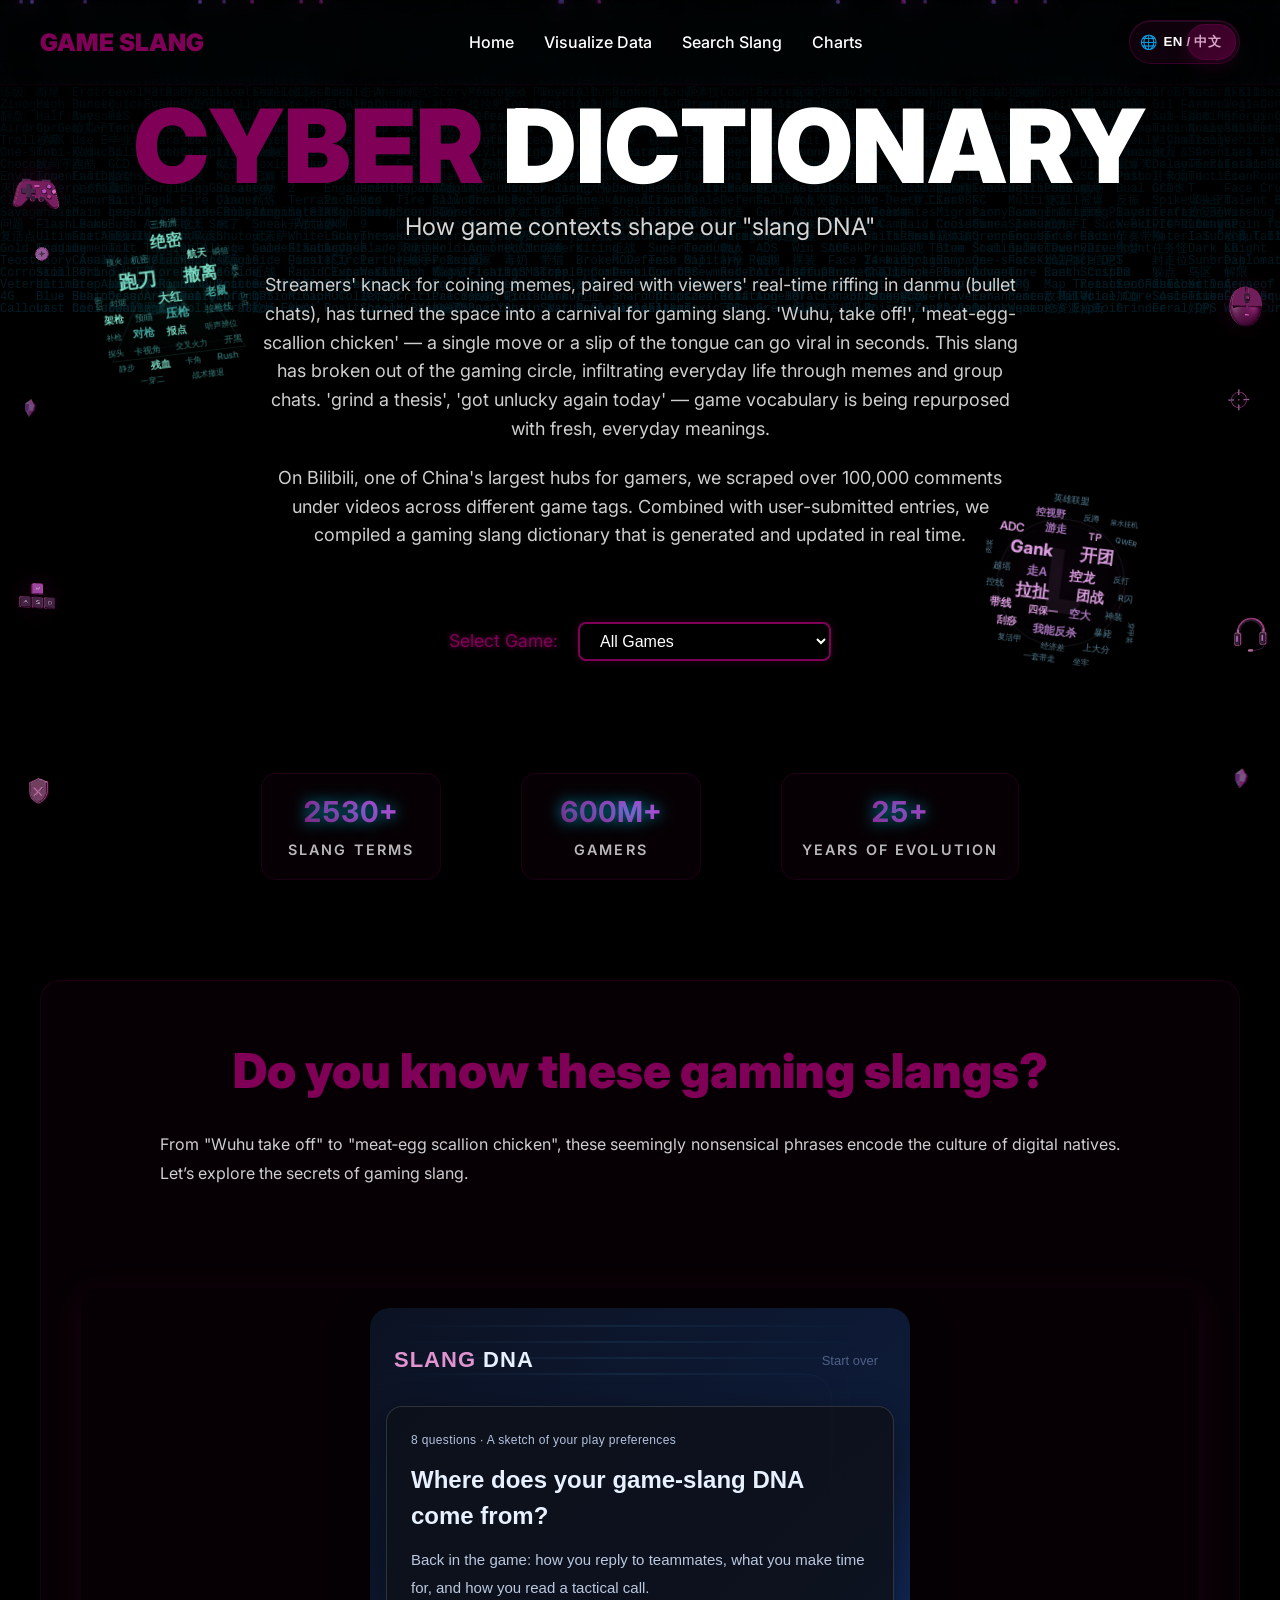
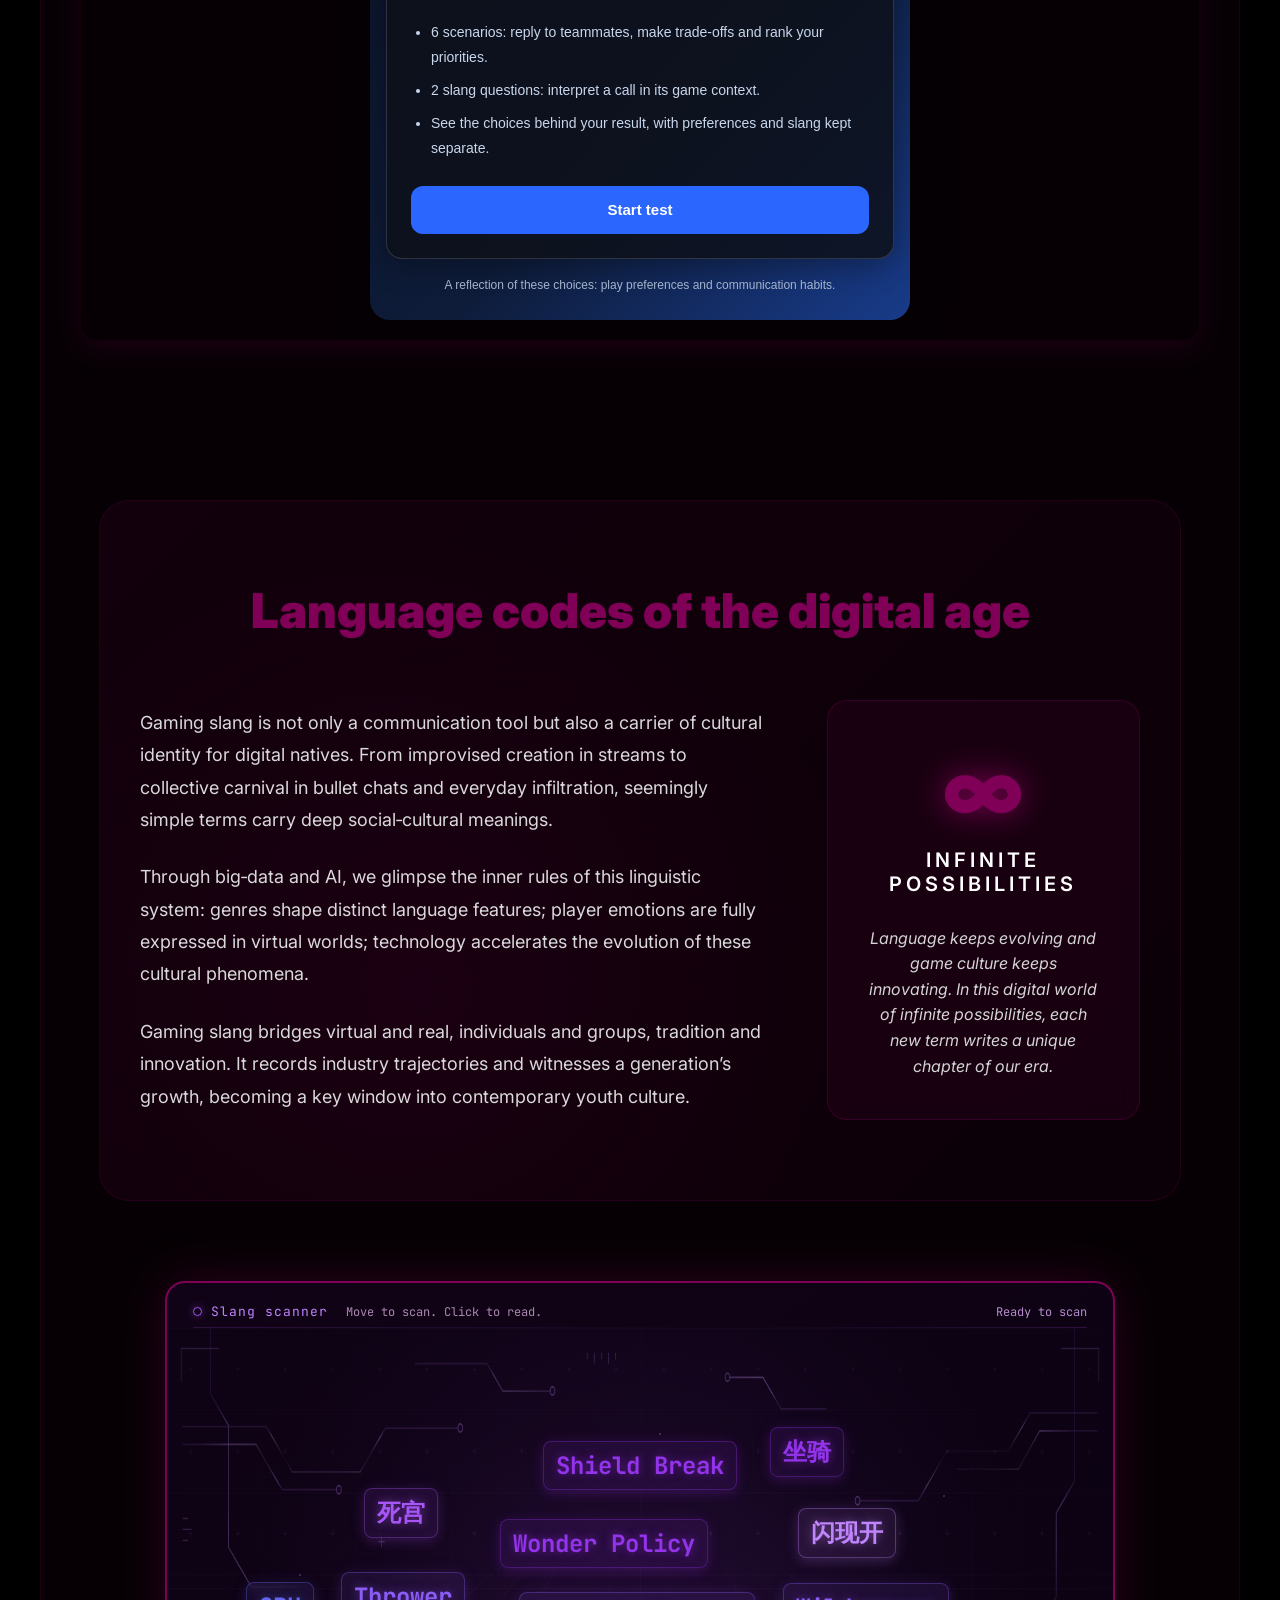
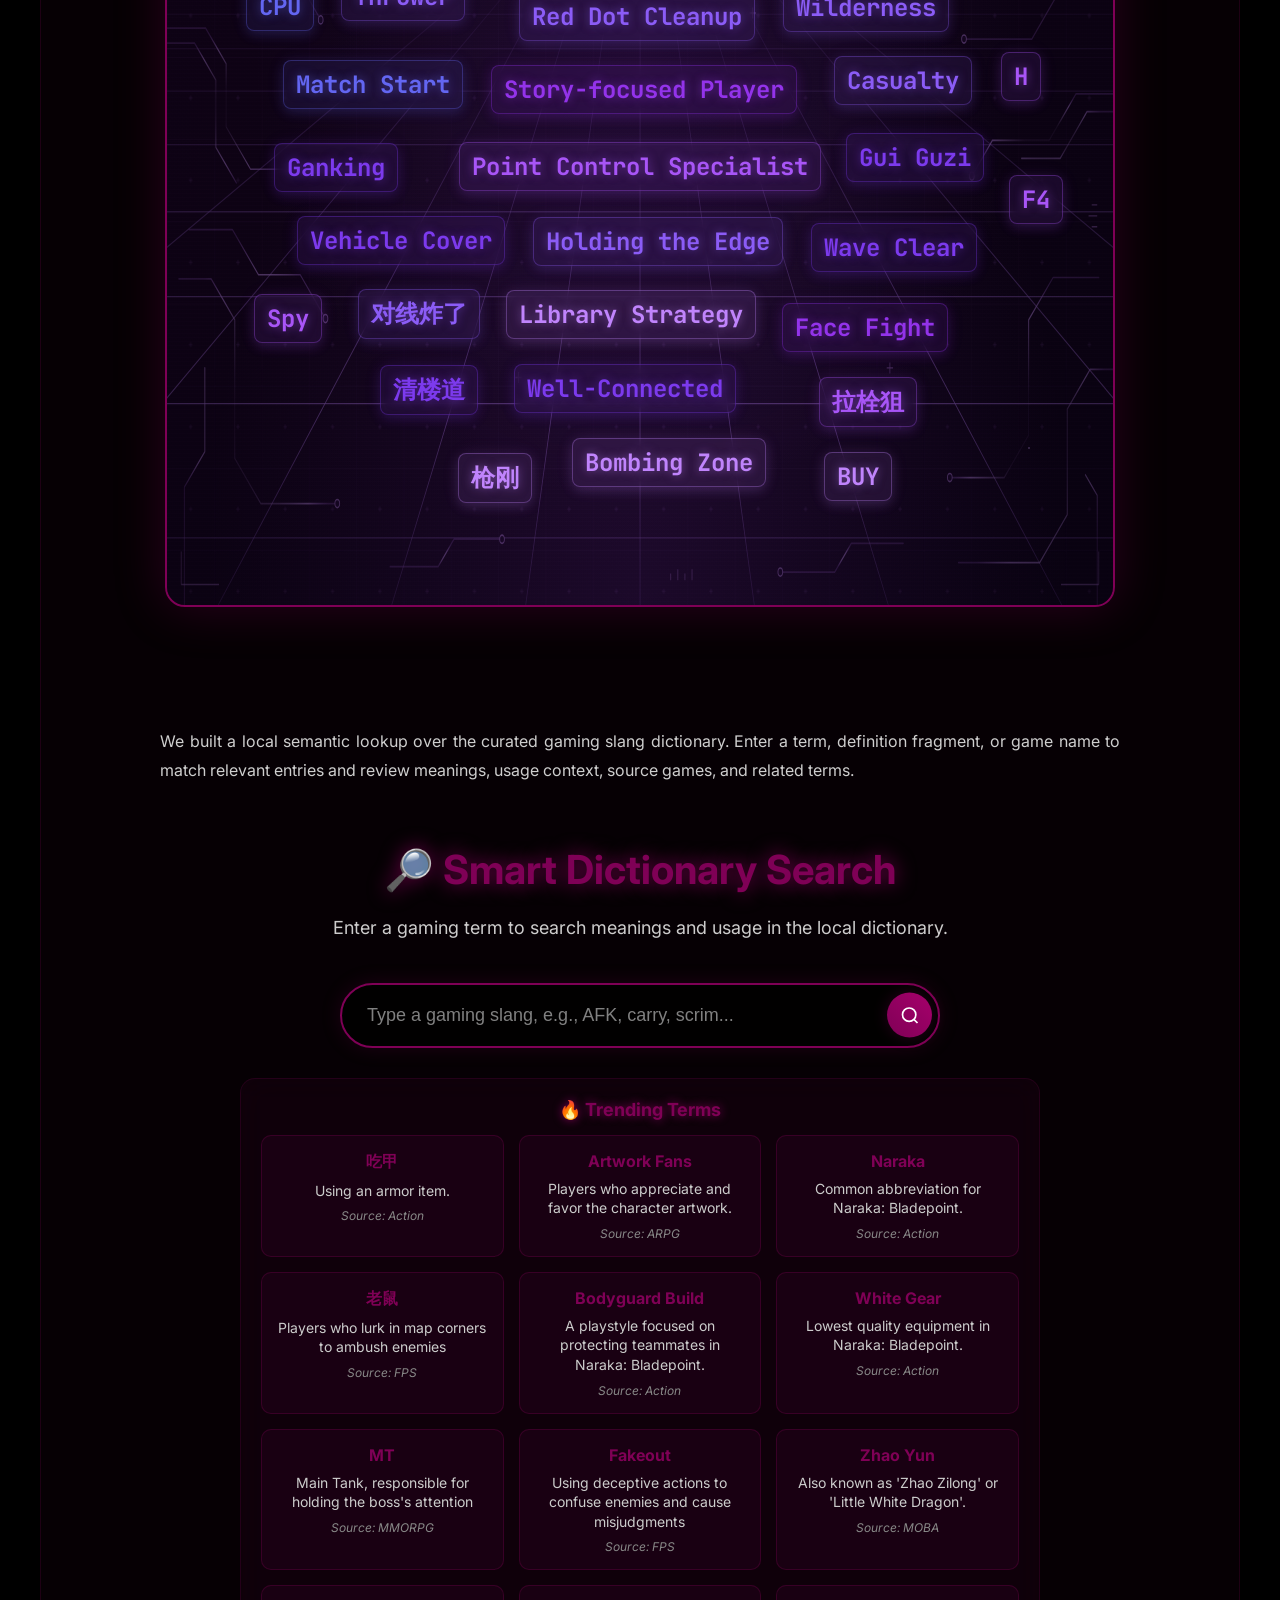
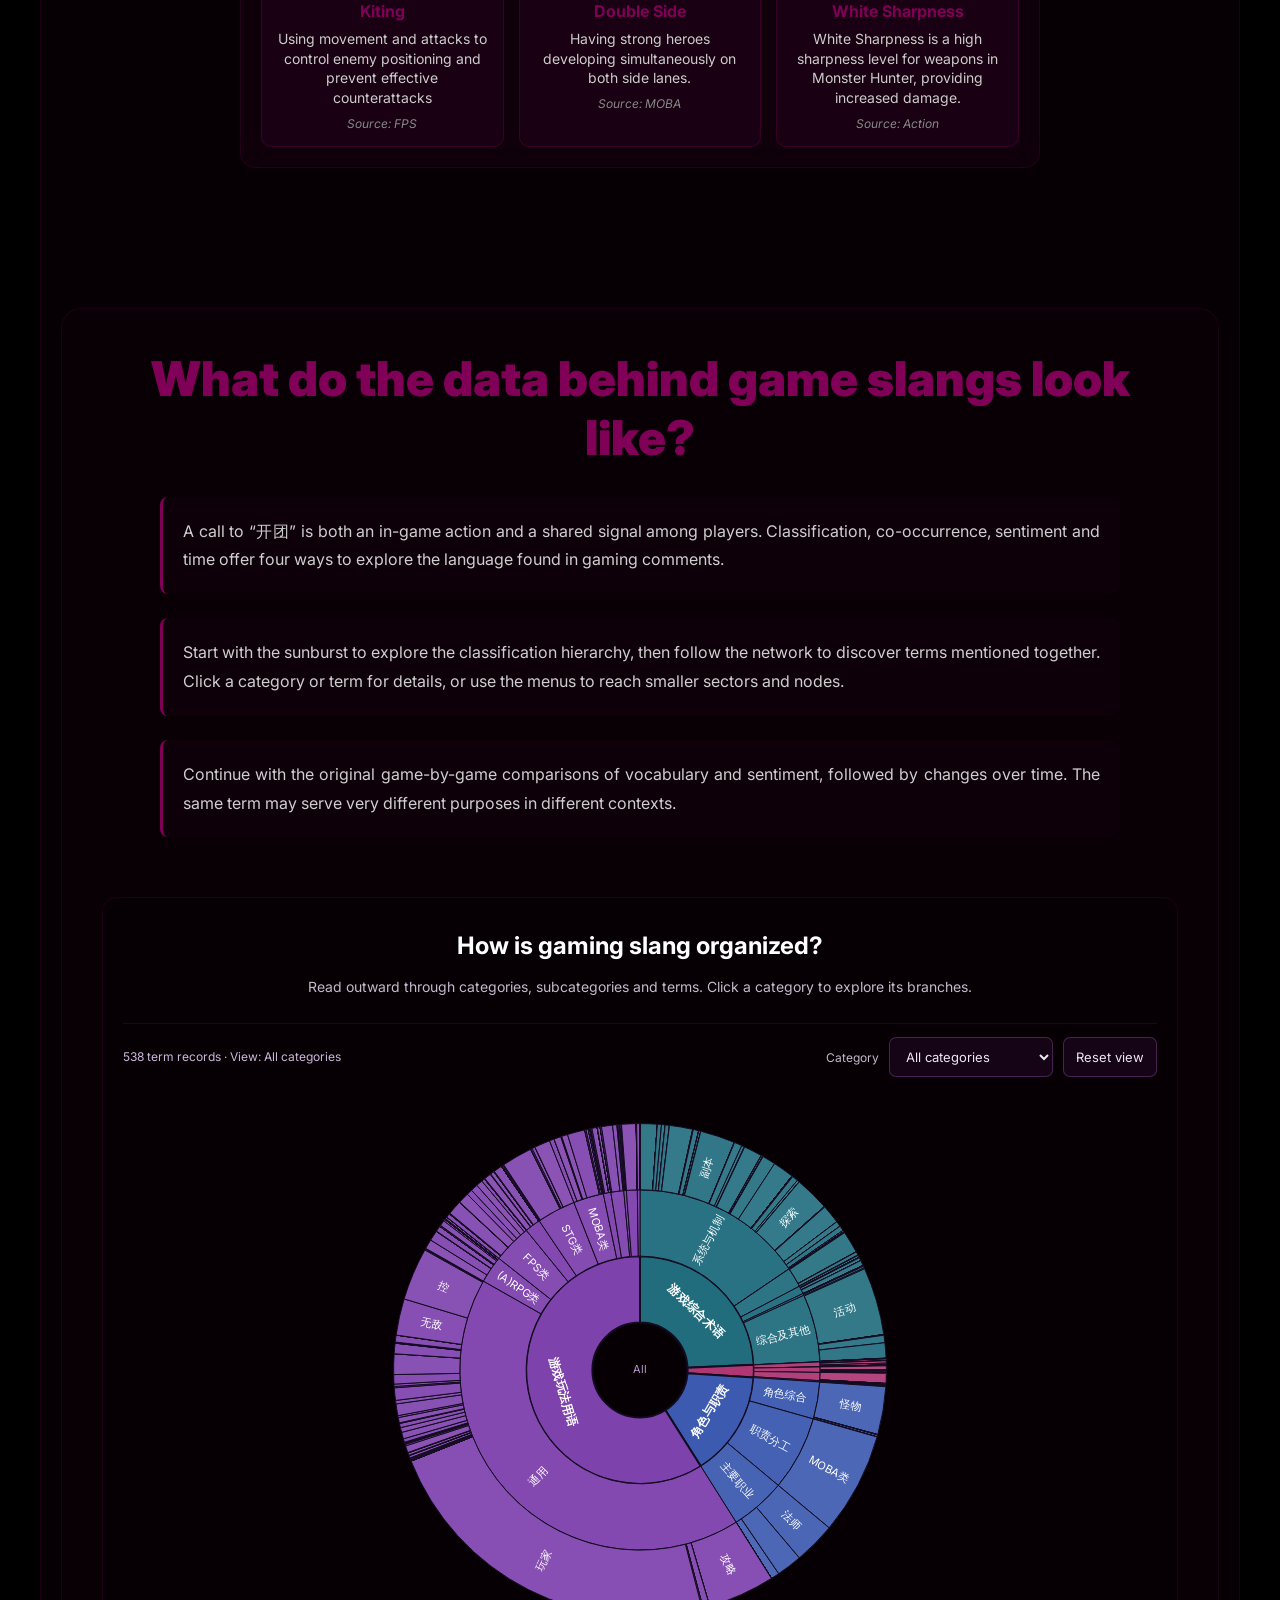
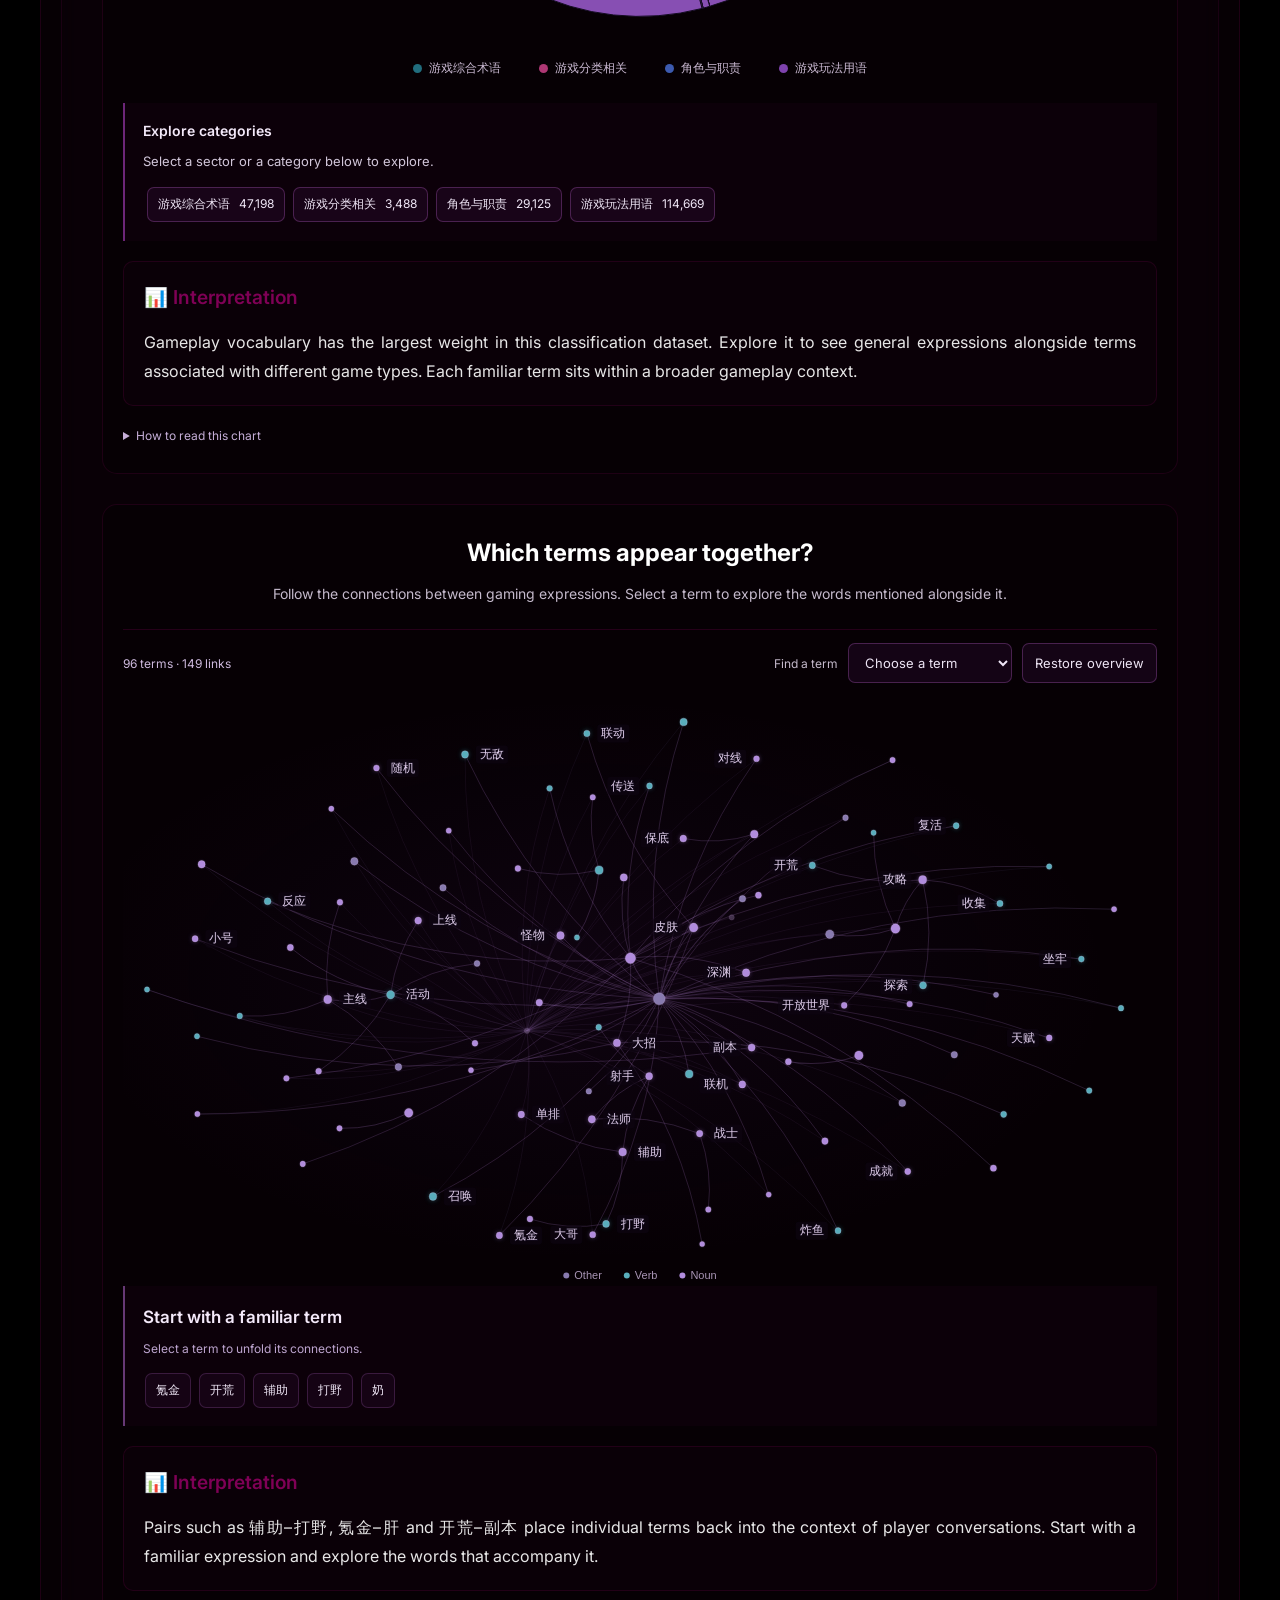
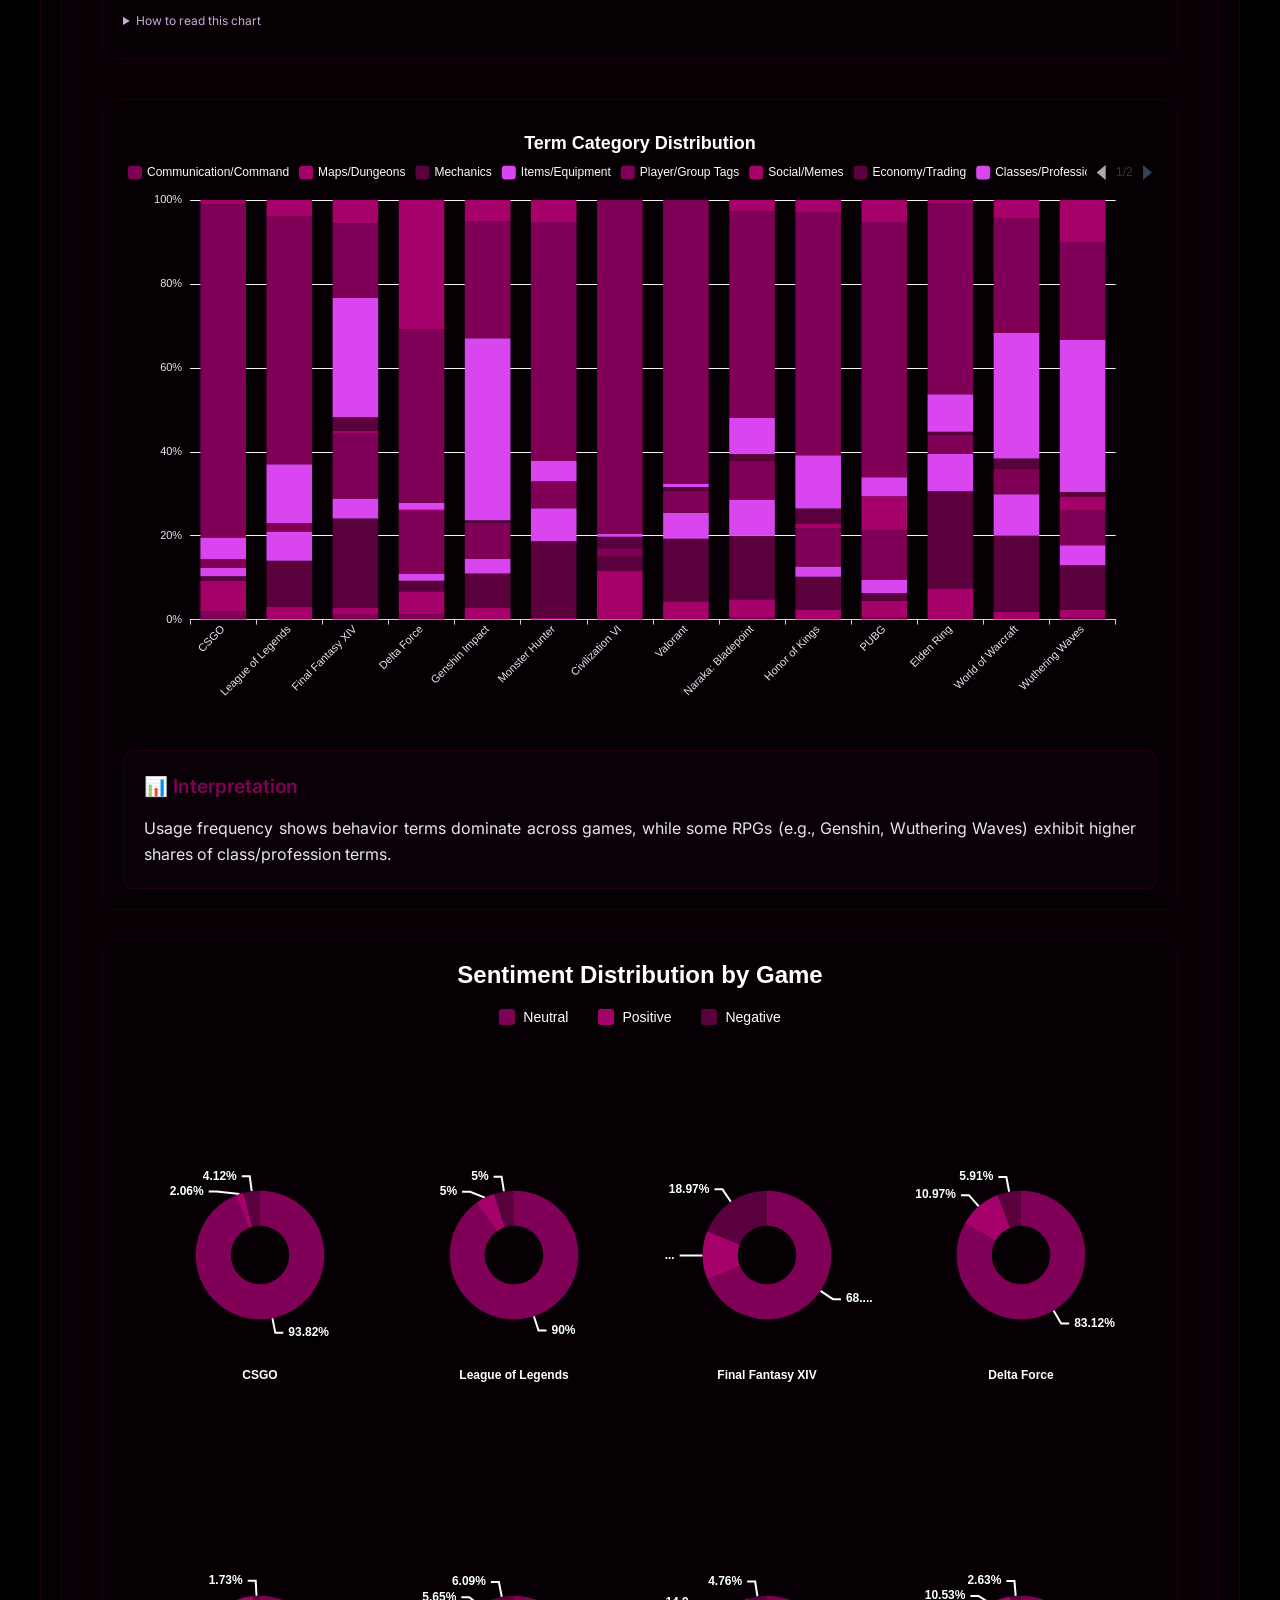
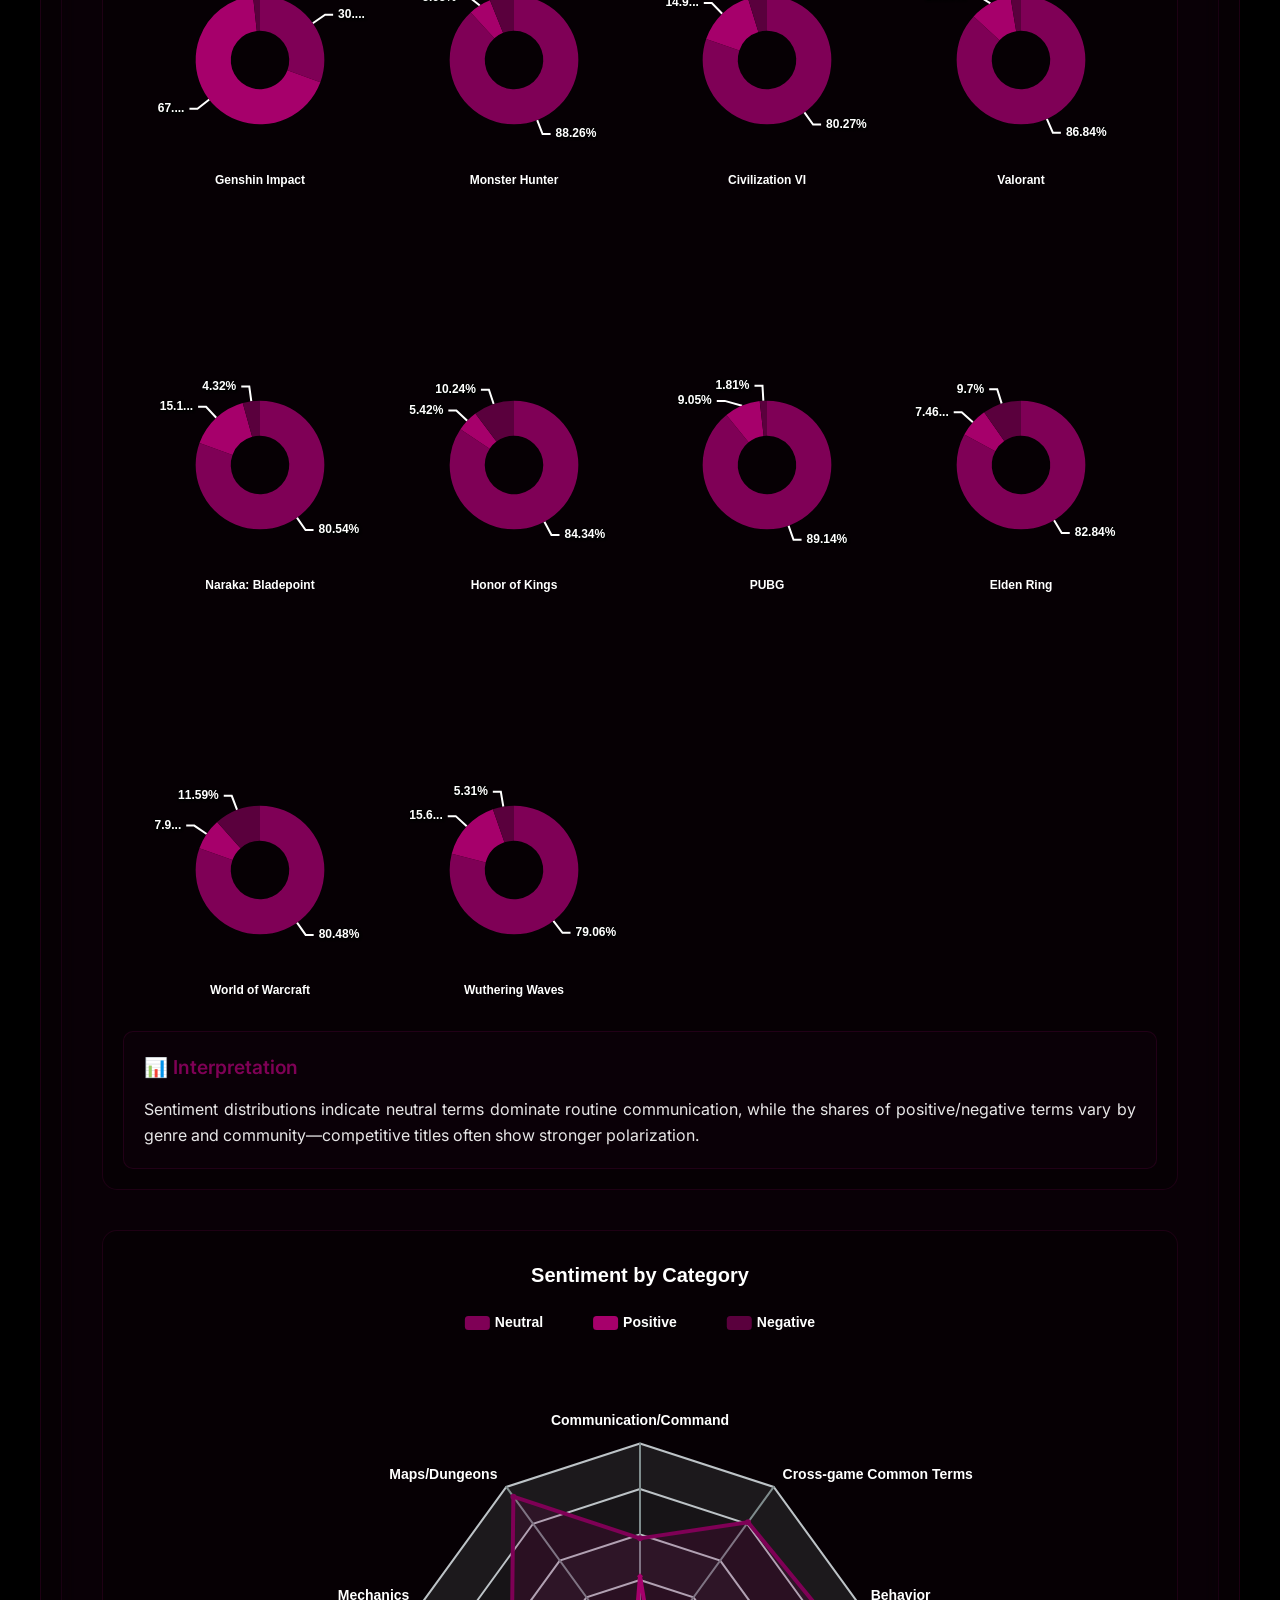
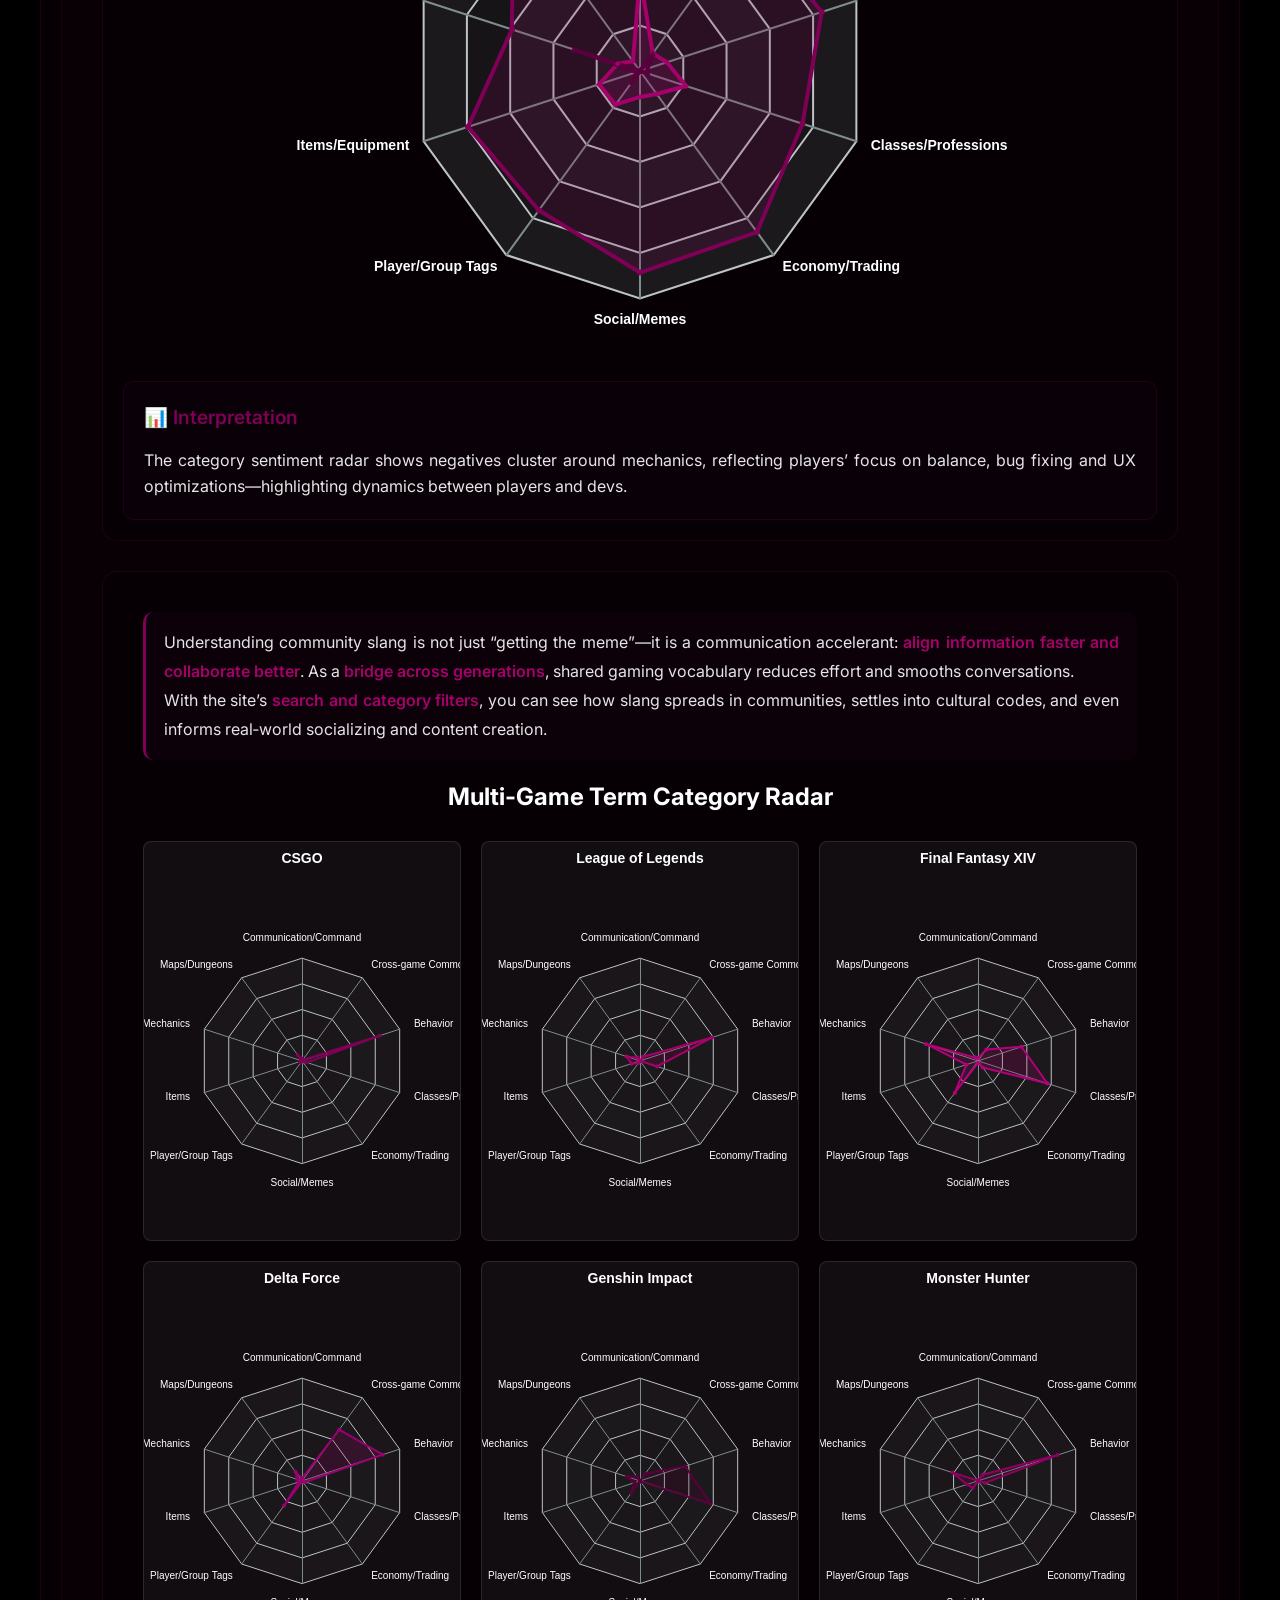
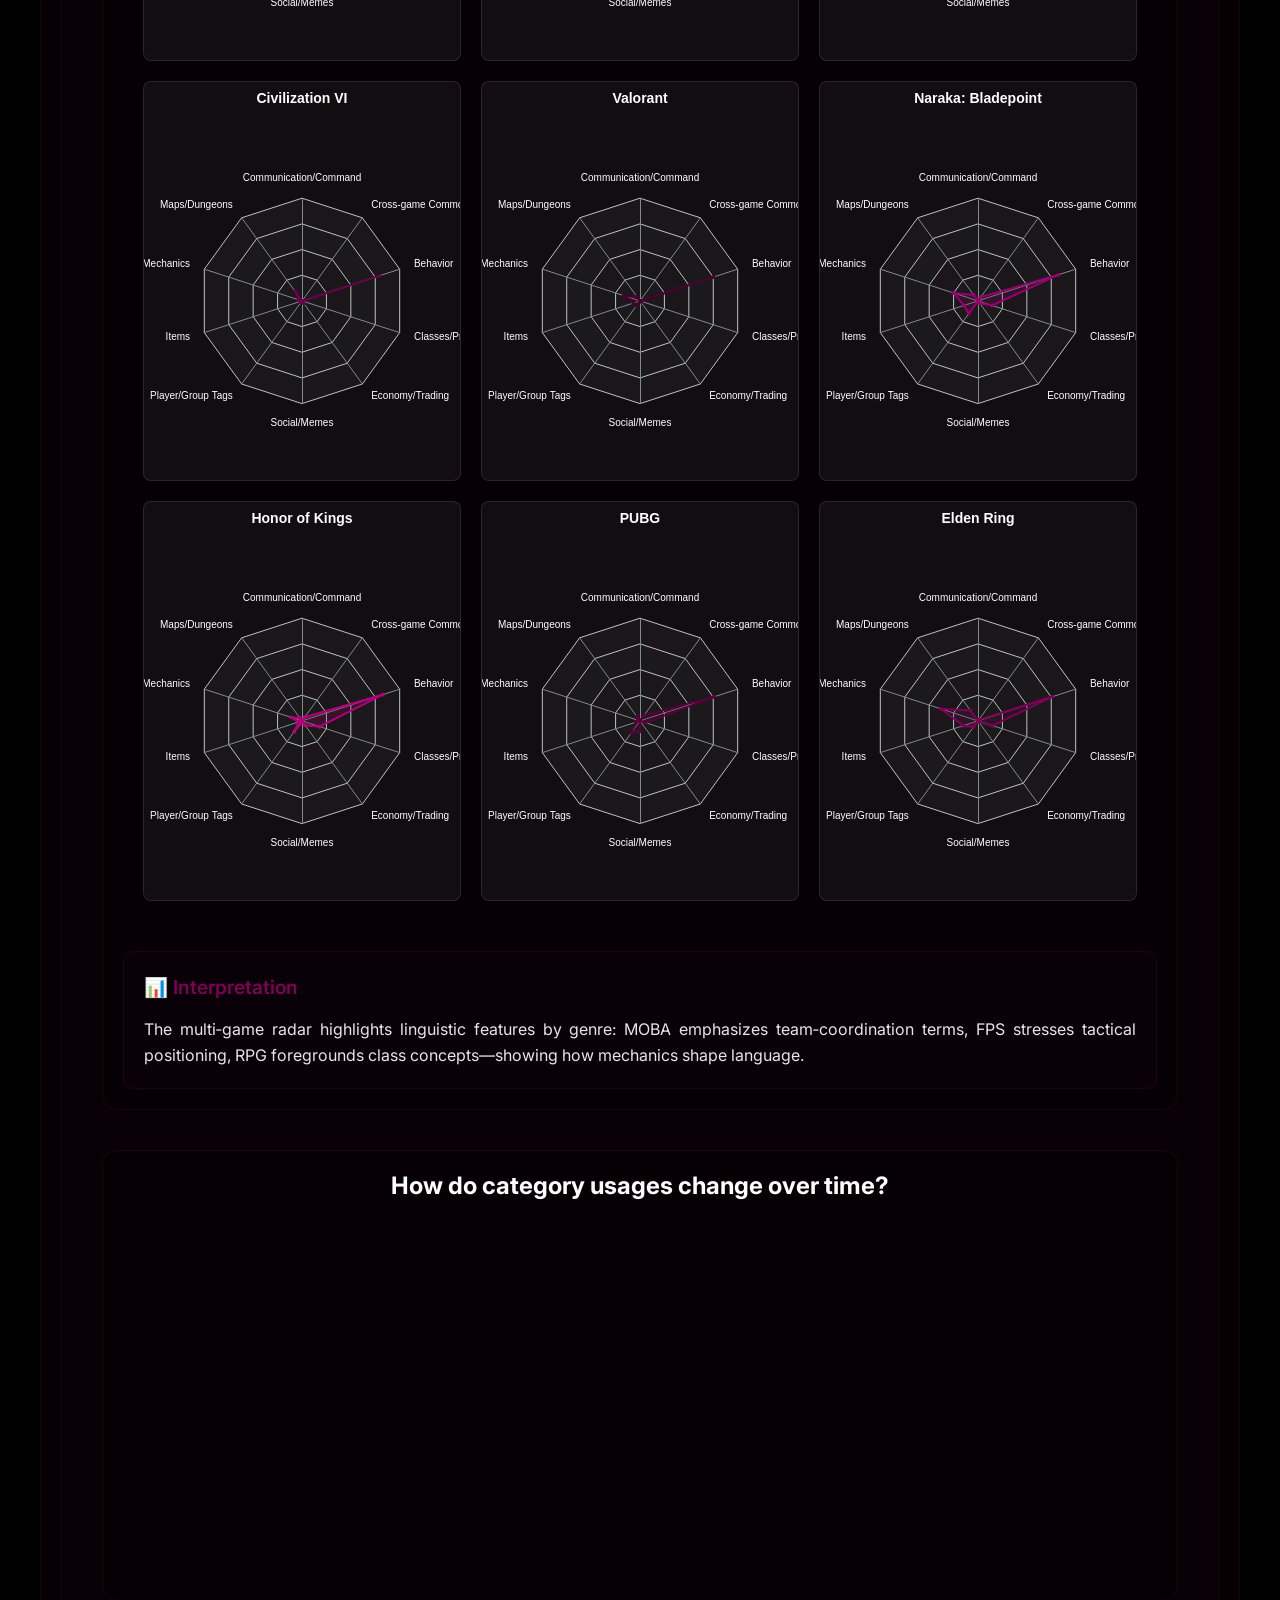
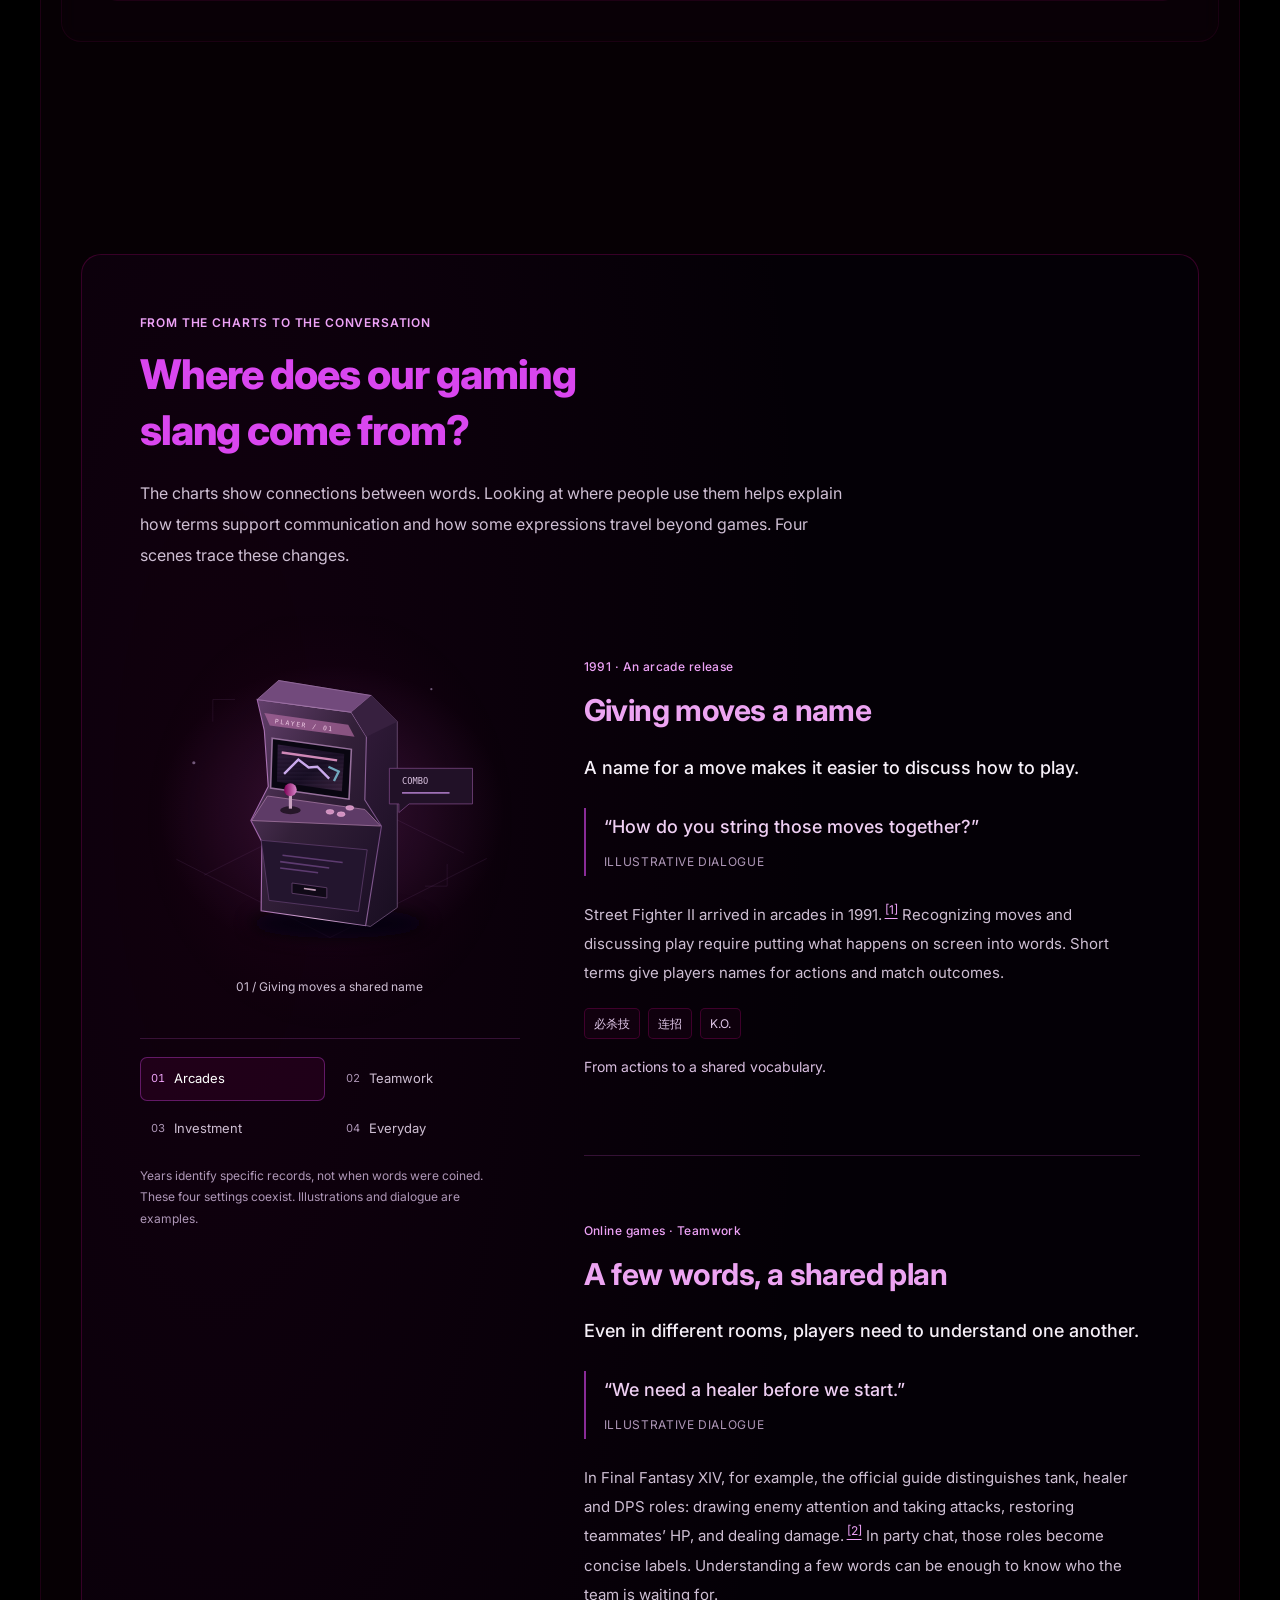
==== index.html @ 7faad4ce "Prepare secure dictionary API and version deployed page assets" ====
<!DOCTYPE html>
<html lang="zh">
<head>
    <meta charset="UTF-8">
    <meta name="viewport" content="width=device-width, initial-scale=1.0">
    <title>赛博词典：游戏场景如何塑造我们的"黑话DNA" | Chinese Gaming Slang Data Visualization</title>
    <link rel="icon" href="data:image/svg+xml,%3Csvg xmlns='http://www.w3.org/2000/svg' viewBox='0 0 64 64'%3E%3Crect width='64' height='64' rx='14' fill='%23000000'/%3E%3Ctext x='50%25' y='56%25' text-anchor='middle' font-size='34' fill='%23d946ef' font-family='Arial,sans-serif'%3EG%3C/text%3E%3C/svg%3E">
    <link href="https://fonts.googleapis.com/css2?family=Inter:wght@400;500;600;700;800;900&family=JetBrains+Mono:wght@400;500;600;700&display=swap" rel="stylesheet">
    <script src="assets/vendor/echarts-5.4.3.min.js"></script>
    <script src="assets/vendor/d3-7.9.0.min.js"></script>
    <style>
        * {
            margin: 0;
            padding: 0;
            box-sizing: border-box;
        }

        :root {
            --primary-purple: #7F0056;  /* 清华紫主色调 */
            --dark-purple: #5A003D;     /* 深紫色 - 主色调的深色版本 */
            --light-purple: #A6006B;    /* 浅紫色 - 主色调的亮色版本 */
            --accent-pink: #D946EF;     /* 粉紫色 - 互补色调 */
            --accent-blue: #3B82F6;     /* 蓝色 - 对比色 */
            --black: #0B0845;
            --white: #ffffff;
            --gray-100: #f5f5f5;
            --gray-200: #e5e5e5;
            --gray-300: #d4d4d4;
            --gray-800: #262626;
            --gray-900: #171717;
        }

        body {
            font-family: 'Inter', -apple-system, BlinkMacSystemFont, sans-serif;
            background: #000000;
            color: var(--white);
            overflow-x: hidden;
            cursor: none;
        }

        /* Custom Cursor */
        .custom-cursor {
            position: fixed;
            width: 20px;
            height: 20px;
            background: var(--primary-purple);
            border-radius: 50%;
            pointer-events: none;
            z-index: 9999;
            transition: transform 0.1s ease;
            mix-blend-mode: difference;
        }

        .custom-cursor.hover {
            transform: scale(2);
        }

        /* Binary Background Canvas */
        #binaryCanvas {
            position: fixed;
            top: 0;
            left: 0;
            z-index: -1;
            opacity: 0.15;
        }

        /* Header */
        .header {
            position: fixed;
            top: 0;
            left: 0;
            right: 0;
            z-index: 1000;
            padding: 20px 40px;
            backdrop-filter: blur(10px);
            border-bottom: 1px solid rgba(127, 0, 86, 0.1);
        }

        .nav {
            display: flex;
            justify-content: space-between;
            align-items: center;
        }

        .logo {
            font-size: 24px;
            font-weight: 900;
            color: var(--primary-purple);
            text-decoration: none;
            transition: opacity 0.3s ease;
        }

        .logo:hover {
            opacity: 0.8;
        }

        .nav-links {
            display: flex;
            gap: 30px;
            list-style: none;
        }

        .nav-links a {
            color: var(--white);
            text-decoration: none;
            font-weight: 500;
            transition: color 0.3s ease;
            position: relative;
        }

        .nav-links a:hover {
            color: var(--primary-purple);
        }

        /* Lang Toggle - themed pill switch */
        .lang-toggle {
            appearance: none;
            border: 1px solid rgba(127, 0, 86, 0.35);
            background: rgba(127, 0, 86, 0.12);
            color: var(--white);
            padding: 8px 18px 8px 34px; /* 留出图标空间 */
            border-radius: 999px;
            font-weight: 600;
            letter-spacing: 0.02em;
            position: relative;
            cursor: pointer;
            transition: border-color 0.2s ease, box-shadow 0.2s ease, transform 0.08s ease;
            backdrop-filter: saturate(140%) blur(6px);
            box-shadow: 0 8px 20px rgba(0, 0, 0, 0.25), inset 0 1px 0 rgba(255,255,255,0.06);
        }

        .lang-toggle::after {
            content: '🌐';
            position: absolute;
            left: 10px;
            top: 50%;
            transform: translateY(-50%);
            font-size: 14px;
            opacity: 0.9;
        }

        .lang-toggle::before {
            content: '';
            position: absolute;
            top: 3px;
            left: 3px;
            width: calc(50% - 6px);
            height: calc(100% - 6px);
            border-radius: 999px;
            background: linear-gradient(135deg, rgba(127,0,86,0.35), rgba(166,0,107,0.35));
            box-shadow: 0 0 0 1px rgba(127,0,86,0.35) inset, 0 8px 16px rgba(127,0,86,0.18);
            transition: left 0.25s ease, background 0.25s ease;
        }

        html[lang="en"] .lang-toggle::before {
            left: calc(50% + 3px);
        }

        .lang-toggle:hover {
            border-color: var(--primary-purple);
            box-shadow: 0 0 0 3px rgba(127,0,86,0.22), 0 8px 20px rgba(0, 0, 0, 0.3);
        }

        .lang-toggle:focus-visible {
            outline: none;
            box-shadow: 0 0 0 4px rgba(127,0,86,0.28);
        }

        .lang-toggle:active {
            transform: translateY(1px);
        }

        /* Hero Section */
        .hero {
            height: 100vh;
            display: flex;
            flex-direction: column;
            justify-content: center;
            align-items: center;
            text-align: center;
            padding: 80px 40px 0 40px; /* 添加顶部内边距避免被导航栏遮挡 */
            position: relative;
            box-sizing: border-box; /* 确保padding计算在高度内 */
        }

        .hero-title {
            font-size: clamp(60px, 8vw, 120px);
            font-weight: 900;
            line-height: 0.9;
            margin-bottom: 20px;
            text-transform: uppercase;
            letter-spacing: 0;
        }

        .hero-title .highlight {
            color: var(--primary-purple);
            display: inline-block;
            animation: glow 2s ease-in-out infinite alternate;
        }

        @keyframes glow {
            from { text-shadow: 0 0 20px var(--primary-purple); }
            to { text-shadow: 0 0 40px var(--primary-purple), 0 0 60px var(--primary-purple); }
        }

        .hero-subtitle {
            font-size: 24px;
            font-weight: 400;
            color: var(--gray-300);
            margin-bottom: 30px;
            max-width: 600px;
        }

        .hero-description {
            max-width: 800px;
            margin: 0 auto 40px auto;
            text-align: center;
        }

        .hero-intro {
            font-size: 18px;
            font-weight: 400;
            color: var(--gray-200);
            line-height: 1.6;
            margin-bottom: 20px;
            padding: 0 20px;
            opacity: 0.9;
        }

        .hero-intro:last-child {
            margin-bottom: 0;
        }

        /* 词云图样式 */
        .word-cloud-container {
            position: absolute;
            width: clamp(120px, 18vw, 220px);
            height: clamp(120px, 18vw, 220px);
            opacity: 0.3;
            transition: all 0.3s ease;
            z-index: 1;
            pointer-events: auto;
        }

        .word-cloud-container:hover {
            opacity: 0.5;
            transform: scale(1.02);
        }

        .word-cloud-left {
            top: clamp(15%, 20%, 25%);
            left: clamp(12%, 18%, 22%);
            transform: rotate(-15deg);
        }

        .word-cloud-right {
            top: clamp(55%, 60%, 65%);
            right: clamp(12%, 18%, 22%);
            transform: rotate(15deg);
        }

        .word-cloud-img {
            width: 100%;
            height: 100%;
            object-fit: cover;
            border-radius: 10px;
            box-shadow: 0 5px 15px rgba(0, 255, 157, 0.1);
            filter: blur(0.5px);
        }

        /* 响应式调整 */
        @media (max-width: 1200px) {
            .word-cloud-container {
                opacity: 0.25;
            }
        }

        @media (max-width: 992px) {
            .word-cloud-container {
                opacity: 0.2;
            }
        }

        @media (max-width: 768px) {
            .word-cloud-container {
                opacity: 0.15;
            }

            .word-cloud-left {
                top: 10%;
                left: 1%;
            }

            .word-cloud-right {
                top: 75%;
                right: 1%;
            }

            .hero {
                height: auto;
                min-height: 100vh;
                padding: 150px 20px 40px 20px;
            }

            .header {
                padding: 10px 16px;
            }

            .nav {
                display: grid;
                grid-template-columns: 1fr auto;
                gap: 10px 12px;
                align-items: center;
            }

            .logo {
                font-size: 20px;
                line-height: 1.1;
            }

            .nav-links {
                grid-column: 1 / -1;
                justify-content: center;
                gap: 10px 16px;
                flex-wrap: wrap;
            }

            .nav-links a {
                font-size: 13px;
                white-space: nowrap;
            }

            .lang-toggle {
                padding: 8px 12px 8px 30px;
                font-size: 12px;
                white-space: nowrap;
            }

            .hero-title {
                font-size: clamp(30px, 9vw, 38px);
                line-height: 1;
                max-width: 100%;
                overflow-wrap: normal;
                word-break: normal;
            }

            .hero-subtitle {
                font-size: 18px;
                margin-bottom: 24px;
            }

            .hero-description {
                margin-bottom: 28px;
            }

            .hero-intro {
                font-size: 15px;
                line-height: 1.55;
                padding: 0;
            }

            .game-selector {
                display: flex;
                justify-content: center;
                align-items: center;
                flex-wrap: wrap;
                gap: 10px;
                margin: 1.5rem 0;
            }

            .game-selector label {
                margin-right: 0;
            }

            .game-select-dropdown {
                width: min(240px, 100%);
            }

            .stats {
                flex-direction: column;
                align-items: center;
                gap: 18px;
                margin-top: 40px;
            }

            .stat {
                width: min(240px, 100%);
            }
        }

        @media (max-width: 576px) {
            .word-cloud-container {
                opacity: 0.1;
            }
        }

        @media (max-width: 480px) {
            .word-cloud-container {
                display: none;
            }

            .hero {
                padding: 155px 15px 40px 15px;
            }

            .header {
                padding: 10px 14px;
            }

            .logo {
                font-size: 18px;
            }

            .nav-links {
                gap: 8px 12px;
            }
        }

        .game-selector {
            margin: 2rem 0;
            text-align: center;
        }

        .game-selector label {
            color: var(--primary-purple);
            font-size: 1.1rem;
            margin-right: 1rem;
            text-shadow: 0 0 5px var(--primary-purple);
        }

        .game-select-dropdown {
            background: rgba(0, 0, 0, 0.8);
            border: 2px solid var(--primary-purple);
            border-radius: 8px;
            color: white;
            padding: 0.5rem 1rem;
            font-size: 1rem;
            cursor: pointer;
            transition: all 0.3s ease;
            box-shadow: 0 0 10px rgba(127, 0, 86, 0.3);
        }

        .game-select-dropdown:hover {
            box-shadow: 0 0 20px rgba(127, 0, 86, 0.5);
        }

        .game-select-dropdown:focus {
            outline: none;
            box-shadow: 0 0 25px rgba(127, 0, 86, 0.7);
        }

        .game-select-dropdown option {
            background: #000000;
            color: white;
            padding: 0.5rem;
        }

        .stats {
            display: flex;
            gap: 80px;
            margin-top: 80px;
            justify-content: center;
            flex-wrap: wrap;
        }

        .stat {
            text-align: center;
            opacity: 0;
            transform: translateY(30px);
            animation: fadeInUp 1s ease forwards;
            padding: 20px;
            background: rgba(127, 0, 86, 0.05);
            border-radius: 15px;
            border: 1px solid rgba(127, 0, 86, 0.2);
            min-width: 180px;
            transition: all 0.3s ease;
        }

        .stat:hover {
            background: rgba(127, 0, 86, 0.1);
            border-color: rgba(127, 0, 86, 0.4);
            transform: translateY(-5px);
            box-shadow: 0 10px 30px rgba(127, 0, 86, 0.2);
        }

        .stat:nth-child(2) { animation-delay: 0.2s; }
        .stat:nth-child(3) { animation-delay: 0.4s; }

        @keyframes fadeInUp {
            to {
                opacity: 1;
                transform: translateY(0);
            }
        }

        .stat-number {
            font-size: 72px;
            font-weight: 900;
            color: var(--white);
            display: block;
            text-shadow: 0 0 20px var(--primary-purple);
            background: linear-gradient(45deg, var(--primary-purple), var(--accent-pink));
            -webkit-background-clip: text;
            -webkit-text-fill-color: transparent;
            background-clip: text;
            margin-bottom: 10px;
        }

        .stat-label {
            font-size: 18px;
            color: var(--white);
            text-transform: uppercase;
            letter-spacing: 0.15em;
            font-weight: 600;
            opacity: 0.9;
        }

        /* Main Content */
        .main-content {
            padding: 80px 40px;
            min-height: 100vh;
        }

        .section-title {
            font-size: 48px;
            font-weight: 900;
            text-align: center;
            margin-bottom: 30px;
            color: var(--primary-purple);
        }

        .section-intro {
            text-align: left;
            max-width: 1000px;
            margin: 0 auto 60px auto;
            padding: 0 20px;
        }

        .section-intro p {
            font-size: 16px;
            font-weight: 400;
            color: var(--gray-200);
            line-height: 1.8;
            opacity: 0.9;
            text-align: justify;
        }

        .intro-paragraph {
            margin-bottom: 24px;
            padding: 20px;
            background: rgba(127, 0, 86, 0.03);
            border-left: 3px solid var(--primary-purple);
            border-radius: 8px;
            transition: all 0.3s ease;
        }

        .intro-paragraph:hover {
            background: rgba(127, 0, 86, 0.06);
            transform: translateX(5px);
        }

        .intro-paragraph:last-child {
            margin-bottom: 0;
        }

        /* Conclusion Section */
        .conclusion-section {
            margin: 120px 0 80px 0;
            padding: 80px 40px;
            background: linear-gradient(135deg, rgba(127, 0, 86, 0.1), rgba(127, 0, 86, 0.05));
            border: 1px solid rgba(127, 0, 86, 0.2);
            border-radius: 30px;
            position: relative;
            overflow: hidden;
        }

        .conclusion-section::before {
            content: '';
            position: absolute;
            top: 0;
            left: 0;
            right: 0;
            bottom: 0;
            background: radial-gradient(circle at 30% 70%, rgba(127, 0, 86, 0.1) 0%, transparent 50%);
            pointer-events: none;
        }

        .conclusion-container {
            max-width: 1000px;
            margin: 0 auto;
            position: relative;
            z-index: 1;
        }

        .conclusion-content {
            display: grid;
            grid-template-columns: 2fr 1fr;
            gap: 60px;
            align-items: center;
            margin-top: 60px;
        }

        .conclusion-text p {
            font-size: 18px;
            font-weight: 400;
            color: var(--gray-200);
            line-height: 1.8;
            margin-bottom: 25px;
            opacity: 0.95;
        }

        .conclusion-text p:last-child {
            margin-bottom: 0;
        }

        .conclusion-stats {
            text-align: center;
            padding: 40px;
            background: rgba(127, 0, 86, 0.1);
            border: 1px solid rgba(127, 0, 86, 0.3);
            border-radius: 20px;
            backdrop-filter: blur(10px);
        }

        .final-stat {
            margin-bottom: 30px;
        }

        .final-number {
            display: block;
            font-size: 80px;
            font-weight: 900;
            color: var(--primary-purple);
            text-shadow: 0 0 30px var(--primary-purple);
            margin-bottom: 10px;
            animation: infiniteGlow 3s ease-in-out infinite alternate;
        }

        @keyframes infiniteGlow {
            from {
                text-shadow: 0 0 30px var(--primary-purple);
                transform: scale(1);
            }
            to {
                text-shadow: 0 0 50px var(--primary-purple), 0 0 70px var(--primary-purple);
                transform: scale(1.05);
            }
        }

        .final-label {
            font-size: 20px;
            font-weight: 600;
            color: var(--white);
            text-transform: uppercase;
            letter-spacing: 0.2em;
        }

        .final-description p {
            font-size: 16px;
            color: var(--gray-300);
            line-height: 1.6;
            font-style: italic;
        }

        @media (max-width: 768px) {
            .conclusion-content {
                grid-template-columns: 1fr;
                gap: 40px;
            }

            .conclusion-section {
                margin: 80px 0 60px 0;
                padding: 60px 20px;
            }

            .final-number {
                font-size: 60px;
            }
        }

        /* Visualization Container */
        .viz-container {
            max-width: 1200px;
            margin: 0 auto;
            background: rgba(127, 0, 86, 0.05);
            border: 1px solid rgba(127, 0, 86, 0.2);
            border-radius: 20px;
            padding: 40px;
            margin-bottom: 80px;
        }

        /* Chart Conclusion Styles */
        .chart-conclusion {
            margin-top: 30px;
            padding: 20px;
            background: rgba(127, 0, 86, 0.05);
            border: 1px solid rgba(127, 0, 86, 0.2);
            border-radius: 10px;
            color: var(--white);
            font-size: 16px;
            line-height: 1.6;
        }

        .chart-conclusion h3 {
            color: var(--primary-purple);
            margin-bottom: 10px;
            font-size: 20px;
        }

        /* Chart Animation Styles */
        .chart-item {
            opacity: 0;
            transform: translateY(50px);
            transition: all 0.8s cubic-bezier(0.25, 0.46, 0.45, 0.94);
        }

        .chart-item.animate-in {
            opacity: 1;
            transform: translateY(0);
        }

        .chart-item:nth-child(1) {
            transition-delay: 0.1s;
        }

        .chart-item:nth-child(2) {
            transition-delay: 0.2s;
        }

        .chart-row:nth-child(2) .chart-item:nth-child(1) {
            transition-delay: 0.3s;
        }

        .chart-row:nth-child(2) .chart-item:nth-child(2) {
            transition-delay: 0.4s;
        }

        .chart-row:nth-child(3) .chart-item {
            transition-delay: 0.5s;
        }

        /* Timeline Animation Styles */
        .timeline-era {
            opacity: 0;
            transform: translateY(60px);
            transition: all 1s ease-out;
        }

        .timeline-era.animate-in {
            opacity: 1;
            transform: translateY(0);
        }

        .timeline-era:nth-child(1) { transition-delay: 0.1s; }
        .timeline-era:nth-child(2) { transition-delay: 0.3s; }
        .timeline-era:nth-child(3) { transition-delay: 0.5s; }
        .timeline-era:nth-child(4) { transition-delay: 0.7s; }

        .timeline-event {
            opacity: 0;
            transform: translateX(-30px);
            transition: all 0.6s ease-out;
        }

        .timeline-event.animate-in {
            opacity: 1;
            transform: translateX(0);
        }

        .timeline-era:nth-child(even) .timeline-event {
            transform: translateX(30px);
        }

        .timeline-title {
            opacity: 1;
            transform: translateY(0);
            transition: all 0.8s ease-out;
        }

        .timeline-title.animate-in {
            opacity: 1;
            transform: translateY(0);
        }

        /* Floating Words Section Animation */
        .floating-words-section {
            opacity: 0;
            transform: translateY(50px);
            transition: all 1s ease-out;
        }

        .floating-words-section.animate-in {
            opacity: 1;
            transform: translateY(0);
        }

        .floating-container {
            opacity: 0;
            transform: scale(0.9);
            transition: all 0.8s ease-out 0.3s;
        }

        .floating-container.animate-in {
            opacity: 1;
            transform: scale(1);
        }

        /* Search Section Animation - 移除重复定义 */

        .search-interface.animate-in {
            opacity: 1;
            transform: translateY(0);
        }

        .search-container {
            opacity: 0;
            transform: translateX(-20px);
            transition: all 0.6s ease-out 0.4s;
        }

        .search-container.animate-in {
            opacity: 1;
            transform: translateX(0);
        }

        .popular-words {
            opacity: 0;
            transform: translateY(20px);
            transition: all 0.6s ease-out 0.6s;
        }

        .popular-words.animate-in {
            opacity: 1;
            transform: translateY(0);
        }

        /* Word Cloud */
        .word-cloud {
            width: 100%;
            height: 600px;
            margin-bottom: 60px;
        }

        /* Category Filter */
        .filter-container {
            display: flex;
            justify-content: center;
            gap: 20px;
            margin-bottom: 40px;
            flex-wrap: wrap;
        }

        .filter-btn {
            padding: 12px 24px;
            background: transparent;
            border: 2px solid var(--primary-purple);
            color: var(--primary-purple);
            border-radius: 30px;
            cursor: pointer;
            transition: all 0.3s ease;
            font-weight: 600;
            text-transform: uppercase;
            letter-spacing: 0.1em;
        }

        .filter-btn:hover,
        .filter-btn.active {
            background: var(--primary-purple);
            color: var(--white);
        }

        /* Slang Grid */
        .slang-grid {
            display: grid;
            grid-template-columns: repeat(auto-fit, minmax(300px, 1fr));
            gap: 20px;
            margin-top: 40px;
        }

        .slang-card {
            background: rgba(127, 0, 86, 0.1);
            border: 1px solid rgba(127, 0, 86, 0.3);
            border-radius: 15px;
            padding: 20px;
            transition: all 0.3s ease;
            cursor: pointer;
        }

        .slang-card:hover {
            background: rgba(127, 0, 86, 0.2);
            transform: translateY(-5px);
            box-shadow: 0 10px 30px rgba(127, 0, 86, 0.2);
        }

        .card-header {
            display: flex;
            justify-content: space-between;
            align-items: flex-start;
            margin-bottom: 10px;
            gap: 1rem;
        }

        .slang-term {
            font-size: 20px;
            font-weight: 700;
            color: var(--primary-purple);
            flex: 1;
        }

        .game-tag {
            background-color: var(--primary-purple);
            color: var(--white);
            padding: 0.2rem 0.5rem;
            border-radius: 4px;
            font-size: 0.8rem;
            font-weight: bold;
            white-space: nowrap;
            box-shadow: 0 0 5px currentColor;
        }

        .slang-definition {
            color: var(--gray-300);
            line-height: 1.6;
            margin-bottom: 10px;
        }

        .category {
            display: inline-block;
            background: rgba(127, 0, 86, 0.1);
            color: var(--primary-purple);
            padding: 0.2rem 0.5rem;
            border-radius: 4px;
            font-size: 0.8rem;
            border: 1px solid rgba(127, 0, 86, 0.3);
        }

        /* Timeline Styles */
        .timeline-section {
            margin: 80px 0;
            padding: 60px 30px;
            background: rgba(127, 0, 86, 0.05);
            border: 1px solid rgba(127, 0, 86, 0.2);
            border-radius: 20px;
            position: relative;
            overflow: hidden;
        }

        .timeline-section::before {
            content: '';
            position: absolute;
            top: 0;
            left: 0;
            right: 0;
            bottom: 0;
            background: rgba(127, 0, 86, 0.02);
            pointer-events: none;
        }

        .timeline-title {
            text-align: center;
            font-size: 48px;
            font-weight: 900;
            color: var(--primary-purple);
            margin-bottom: 60px;
            position: relative;
            z-index: 1;
            letter-spacing: -1px;
        }

        .timeline-title::after {
            content: '';
            position: absolute;
            bottom: -20px;
            left: 50%;
            transform: translateX(-50%);
            width: 100px;
            height: 4px;
            background: var(--primary-purple);
            border-radius: 2px;
        }

        .timeline-container {
            position: relative;
            max-width: 1200px;
            margin: 0 auto;
            padding: 60px 0;
        }

        .timeline-line {
            position: absolute;
            left: 120px;
            top: 0;
            bottom: 0;
            width: 4px;
            background: var(--primary-purple);
            border-radius: 2px;
        }

        /* Wukong Culture Section Styles */
        .wukong-culture-section {
            max-width: 1200px;
            margin: 80px auto;
            padding: 60px 30px;
            background: rgba(127, 0, 86, 0.05);
            border: 1px solid rgba(127, 0, 86, 0.2);
            border-radius: 20px;
            position: relative;
            overflow: hidden;
        }

        .wukong-culture-section::before {
            content: '';
            position: absolute;
            top: 0;
            left: 0;
            right: 0;
            bottom: 0;
            background: radial-gradient(circle at 20% 80%, rgba(127, 0, 86, 0.08) 0%, transparent 50%);
            pointer-events: none;
        }

        .wukong-culture-section .section-header {
            text-align: center;
            margin-bottom: 60px;
            position: relative;
            z-index: 1;
        }

        .wukong-culture-section .section-title {
            font-size: 48px;
            font-weight: 900;
            color: var(--primary-purple);
            margin-bottom: 30px;
            letter-spacing: -1px;
        }

        .wukong-culture-section .section-description {
            max-width: 1000px;
            margin: 0 auto;
            font-size: 18px;
            line-height: 1.8;
            color: var(--gray-200);
            text-align: justify;
            opacity: 0.95;
        }

        .culture-content {
            display: grid;
            grid-template-columns: 1fr 1fr;
            gap: 30px;
            margin-bottom: 60px;
        }

        .culture-card {
            background: rgba(127, 0, 86, 0.08);
            border: 1px solid rgba(127, 0, 86, 0.2);
            border-radius: 20px;
            padding: 30px;
            transition: all 0.3s ease;
            backdrop-filter: blur(10px);
            position: relative;
            overflow: hidden;
        }

        .culture-card::before {
            content: '';
            position: absolute;
            top: 0;
            left: 0;
            right: 0;
            bottom: 0;
            background: rgba(127, 0, 86, 0.02);
            opacity: 0;
            transition: opacity 0.3s ease;
            pointer-events: none;
        }

        .culture-card:hover {
            transform: translateY(-5px);
            box-shadow: 0 15px 40px rgba(127, 0, 86, 0.2);
            border-color: rgba(127, 0, 86, 0.4);
        }

        .culture-card:hover::before {
            opacity: 1;
        }

        .culture-card .card-header {
            display: flex;
            flex-direction: column;
            justify-content: flex-start;
            align-items: flex-start;
            gap: 8px;
            margin-bottom: 25px;
        }

        .culture-card .card-title {
            font-size: 24px;
            font-weight: 700;
            color: var(--primary-purple);
            margin-bottom: 8px;
        }

        .culture-card .card-subtitle {
            font-size: 14px;
            color: var(--gray-300);
            opacity: 0.8;
        }

        /* Wukong Section Images */
        .section-photo {
            margin: 24px auto 36px;
            max-width: 1100px;
            border-radius: 16px;
            overflow: hidden;
            border: 1px solid rgba(127, 0, 86, 0.25);
            box-shadow: 0 12px 30px rgba(127, 0, 86, 0.25);
            background: rgba(127, 0, 86, 0.06);
        }
        .section-photo img {
            width: 100%;
            height: auto;
            display: block;
            object-fit: cover;
        }
        /* 调整不同区域图片宽度 */
         .wukong-culture-section .section-header .section-photo { max-width: 1000px; }
         .culture-summary .section-photo { max-width: 1000px; }
         /* 让放在网格中的图片跨两列并居中（用于 wukong2.jpg） */
         .culture-content .section-photo { grid-column: 1 / -1; justify-self: center; }

         /* 关键词对比样式 */
        .comparison-container {
            display: flex;
            flex-direction: column;
            gap: 15px;
        }

        .comparison-item {
            display: flex;
            align-items: center;
            gap: 15px;
            padding: 15px;
            background: rgba(127, 0, 86, 0.05);
            border-radius: 12px;
            transition: all 0.3s ease;
            cursor: pointer;
            position: relative;
        }

        .comparison-item:hover {
            background: rgba(127, 0, 86, 0.1);
            transform: translateX(5px);
        }

        .chinese-term, .english-term {
            font-weight: 600;
            font-size: 16px;
            padding: 8px 12px;
            border-radius: 8px;
            min-width: 120px;
            text-align: center;
        }

        .chinese-term {
            background: rgba(127, 0, 86, 0.2);
            color: var(--primary-purple);
        }

        .english-term {
            background: rgba(59, 130, 246, 0.2);
            color: var(--accent-blue);
        }

        .arrow {
            font-size: 18px;
            color: var(--gray-300);
            font-weight: bold;
        }

        /* 翻译风格切换样式 */
        .style-toggle-container {
            display: flex;
            flex-direction: column;
            gap: 20px;
        }

        .toggle-buttons {
            display: flex;
            gap: 10px;
            justify-content: center;
        }

        .style-btn {
            padding: 12px 24px;
            border: 2px solid rgba(127, 0, 86, 0.3);
            background: rgba(127, 0, 86, 0.1);
            color: var(--gray-200);
            border-radius: 25px;
            font-weight: 600;
            cursor: pointer;
            transition: all 0.3s ease;
        }

        .style-btn.active {
            background: var(--primary-purple);
            color: var(--white);
            border-color: var(--primary-purple);
        }

        .style-btn:hover:not(.active) {
            background: rgba(127, 0, 86, 0.2);
            border-color: rgba(127, 0, 86, 0.5);
        }

        .translation-examples {
            display: flex;
            flex-direction: column;
            gap: 15px;
        }

        .example-item {
            display: flex;
            align-items: center;
            gap: 15px;
            padding: 15px;
            background: rgba(127, 0, 86, 0.05);
            border-radius: 12px;
        }

        .original-text {
            font-weight: 600;
            color: var(--primary-purple);
            min-width: 80px;
        }

        .translation-text {
            font-weight: 500;
            color: var(--accent-blue);
            transition: all 0.3s ease;
        }

        /* 文化隐喻地图样式 */
        .map-container {
            position: relative;
            height: 300px;
            background: rgba(127, 0, 86, 0.05);
            border-radius: 15px;
            overflow: hidden;
        }

        .metaphor-point {
            position: absolute;
            cursor: pointer;
            transition: all 0.3s ease;
        }

        .point-marker {
            width: 40px;
            height: 40px;
            background: var(--primary-purple);
            border-radius: 50%;
            display: flex;
            align-items: center;
            justify-content: center;
            color: var(--white);
            font-weight: 700;
            font-size: 14px;
            box-shadow: 0 4px 15px rgba(127, 0, 86, 0.3);
            transition: all 0.3s ease;
        }

        .point-label {
            position: absolute;
            top: 45px;
            left: 50%;
            transform: translateX(-50%);
            font-size: 12px;
            color: var(--gray-300);
            white-space: nowrap;
            opacity: 0;
            transition: opacity 0.3s ease;
        }

        .metaphor-point:hover .point-marker {
            transform: scale(1.2);
            box-shadow: 0 6px 20px rgba(127, 0, 86, 0.5);
        }

        .metaphor-point:hover .point-label {
            opacity: 1;
        }

        /* 角色名称样式 */
        .characters-grid {
            display: grid;
            grid-template-columns: 1fr 1fr;
            gap: 15px;
        }

        .character-item {
            padding: 20px;
            background: rgba(127, 0, 86, 0.05);
            border: 1px solid rgba(127, 0, 86, 0.2);
            border-radius: 15px;
            cursor: pointer;
            transition: all 0.3s ease;
            text-align: center;
        }

        .character-item:hover {
            background: rgba(127, 0, 86, 0.1);
            border-color: rgba(127, 0, 86, 0.4);
            transform: translateY(-3px);
        }

        .character-name {
            font-weight: 700;
            color: var(--primary-purple);
            margin-bottom: 8px;
            font-size: 16px;
        }

        .character-preview {
            font-size: 12px;
            color: var(--gray-300);
            opacity: 0.8;
        }

        /* 文化传播总结样式 */
        .culture-summary {
            text-align: center;
            padding: 40px;
            background: rgba(127, 0, 86, 0.08);
            border: 1px solid rgba(127, 0, 86, 0.2);
            border-radius: 20px;
            margin-top: 40px;
        }

        .summary-title {
            font-size: 28px;
            font-weight: 700;
            color: var(--primary-purple);
            margin-bottom: 20px;
        }

        .summary-text {
            font-size: 16px;
            line-height: 1.8;
            color: var(--gray-200);
            max-width: 800px;
            margin: 0 auto;
            text-align: justify;
        }

        /* Tooltip样式 */
        .tooltip {
            position: absolute;
            background: rgba(0, 0, 0, 0.9);
            color: var(--white);
            padding: 10px 15px;
            border-radius: 8px;
            font-size: 14px;
            max-width: 250px;
            z-index: 1000;
            opacity: 0;
            pointer-events: none;
            transition: opacity 0.3s ease;
            border: 1px solid rgba(127, 0, 86, 0.3);
        }

        .tooltip.show {
            opacity: 1;
        }

        /* Modal样式 */
        .character-modal {
            position: fixed;
            top: 0;
            left: 0;
            right: 0;
            bottom: 0;
            background: rgba(0, 0, 0, 0.8);
            display: flex;
            align-items: center;
            justify-content: center;
            z-index: 2000;
            opacity: 0;
            visibility: hidden;
            transition: all 0.3s ease;
        }

        .character-modal.show {
            opacity: 1;
            visibility: visible;
        }

        .modal-content {
            background: rgba(11, 8, 69, 0.95);
            border: 1px solid rgba(127, 0, 86, 0.3);
            border-radius: 20px;
            padding: 40px;
            max-width: 500px;
            width: 90%;
            backdrop-filter: blur(20px);
            transform: scale(0.9);
            transition: transform 0.3s ease;
        }

        .character-modal.show .modal-content {
            transform: scale(1);
        }

        .modal-header {
            text-align: center;
            margin-bottom: 25px;
        }

        .modal-title {
            font-size: 24px;
            font-weight: 700;
            color: var(--primary-purple);
            margin-bottom: 10px;
        }

        .modal-subtitle {
            font-size: 16px;
            color: var(--gray-300);
        }

        .modal-body {
            color: var(--gray-200);
            line-height: 1.6;
            margin-bottom: 25px;
        }

        .modal-close {
            display: block;
            margin: 0 auto;
            padding: 10px 20px;
            background: var(--primary-purple);
            color: var(--white);
            border: none;
            border-radius: 25px;
            cursor: pointer;
            font-weight: 600;
            transition: all 0.3s ease;
        }

        .modal-close:hover {
            background: var(--dark-purple);
            transform: translateY(-2px);
        }

        /* 响应式设计 */
        @media (max-width: 768px) {
            .culture-content {
                grid-template-columns: 1fr;
            }

            .wukong-culture-section .section-title {
                font-size: 36px;
            }

            .characters-grid {
                grid-template-columns: 1fr;
            }

            .comparison-item {
                flex-direction: column;
                gap: 10px;
            }

            .chinese-term, .english-term {
                min-width: auto;
                width: 100%;
            }
        }
            box-shadow: 0 0 20px rgba(127, 0, 86, 0.4);
            animation: timelinePulse 4s ease-in-out infinite;
            z-index: 5;
        }

        @keyframes timelinePulse {
            0%, 100% {
                box-shadow: 0 0 20px rgba(127, 0, 86, 0.4);
            }
            50% {
                box-shadow: 0 0 30px rgba(127, 0, 86, 0.6);
            }
        }

        .timeline-era {
            margin-bottom: 80px;
            position: relative;
            opacity: 0;
            animation: fadeInUp 1s ease-out forwards;
            display: flex;
            align-items: flex-start;
            padding-left: 160px;
        }

        .timeline-era:nth-child(2) { animation-delay: 0.2s; }
        .timeline-era:nth-child(3) { animation-delay: 0.4s; }
        .timeline-era:nth-child(4) { animation-delay: 0.6s; }
        .timeline-era:nth-child(5) { animation-delay: 0.8s; }

        @keyframes fadeInUp {
            from {
                opacity: 0;
                transform: translateY(60px);
            }
            to {
                opacity: 1;
                transform: translateY(0);
            }
        }

        .era-content {
            flex: 1;
            position: relative;
        }

        .timeline-era::before {
            content: '';
            position: absolute;
            left: 118px;
            top: 30px;
            width: 8px;
            height: 8px;
            background: #fff;
            border-radius: 50%;
            box-shadow: 0 0 0 4px var(--primary-purple), 0 0 20px var(--primary-purple);
            z-index: 10;
        }

        .timeline-era[data-era="arcade"] {
            --era-color: var(--primary-purple);
        }

        .timeline-era[data-era="pc"] {
            --era-color: var(--light-purple);
        }

        .timeline-era[data-era="mobile"] {
            --era-color: var(--accent-pink);
        }

        .timeline-era[data-era="modern"] {
            --era-color: var(--accent-blue);
        }

        .era-year {
            position: absolute;
            left: -140px;
            top: 20px;
            font-size: 1.8em;
            font-weight: 700;
            color: var(--era-color, #ff6b6b);
            text-shadow: 0 0 15px var(--era-color, #ff6b6b);
            writing-mode: vertical-rl;
            text-orientation: mixed;
        }

        .era-text {
            width: 100%;
        }

        .era-visual {
            display: none;
        }

        .visual-content {
            text-align: center;
            color: #fff;
        }

        .visual-icon {
            font-size: 4em;
            margin-bottom: 20px;
            filter: drop-shadow(0 0 30px rgba(255, 255, 255, 0.5));
            animation: iconFloat 4s ease-in-out infinite;
        }

        .visual-stats {
            display: flex;
            justify-content: space-around;
            margin-top: 20px;
        }

        .stat-item {
            text-align: center;
        }

        .stat-number {
            font-size: 1.8em;
            font-weight: 700;
            color: #00d4ff;
            text-shadow: 0 0 15px rgba(0, 212, 255, 0.7);
        }

        .stat-label {
            font-size: 0.9em;
            color: #ccc;
            margin-top: 5px;
        }

        .era-header {
            margin-bottom: 20px;
            display: flex;
            align-items: center;
            gap: 15px;
        }

        .era-icon {
            font-size: 2.5em;
            filter: drop-shadow(0 0 15px var(--era-color, #ff6b6b));
        }

        .era-title {
            color: #fff;
            font-size: 2.2em;
            font-weight: 700;
            margin: 0;
            text-shadow: 0 4px 20px rgba(0, 0, 0, 0.6);
            letter-spacing: -0.5px;
        }

        .era-period {
            color: var(--era-color, #ff6b6b);
            font-size: 1.1em;
            font-weight: 500;
            text-shadow: 0 2px 10px var(--era-color, #ff6b6b);
            margin-left: 10px;
        }

        .era-description {
            color: #e0e0e0;
            font-size: 1.1em;
            line-height: 1.6;
            margin: 20px 0;
        }

        .timeline-events {
            margin-top: 30px;
        }

        .timeline-event {
            background: rgba(127, 0, 86, 0.05);
            border: 1px solid rgba(127, 0, 86, 0.2);
            border-radius: 15px;
            padding: 25px;
            margin-bottom: 20px;
            position: relative;
            backdrop-filter: blur(20px);
            transition: all 0.3s ease;
            cursor: pointer;
        }

        .timeline-event:hover {
            transform: translateX(10px);
            background: rgba(127, 0, 86, 0.1);
            border-color: rgba(127, 0, 86, 0.4);
            box-shadow: 0 10px 40px rgba(127, 0, 86, 0.2);
        }

        .timeline-era:nth-child(even) .timeline-event:hover {
            transform: translateX(-10px);
        }

        .timeline-node {
            position: absolute;
            top: 50%;
            width: 24px;
            height: 24px;
            border-radius: 50%;
            background: var(--primary-purple);
            border: 5px solid var(--black);
            transform: translateY(-50%);
            box-shadow: 0 0 30px rgba(127, 0, 86, 0.8),
                        0 0 60px rgba(127, 0, 86, 0.4);
            z-index: 15;
            animation: nodeGlow 3s ease-in-out infinite;
        }

        @keyframes nodeGlow {
            0%, 100% {
                box-shadow: 0 0 30px rgba(127, 0, 86, 0.8),
                            0 0 60px rgba(127, 0, 86, 0.4);
                transform: translateY(-50%) scale(1);
            }
            50% {
                box-shadow: 0 0 40px rgba(127, 0, 86, 1),
                            0 0 80px rgba(127, 0, 86, 0.6);
                transform: translateY(-50%) scale(1.1);
            }
        }

        .timeline-era:nth-child(odd) .timeline-node {
            right: -72px;
        }

        .timeline-era:nth-child(even) .timeline-node {
            left: -72px;
        }

        @keyframes iconFloat {
            0%, 100% { transform: translateY(0px) rotate(0deg); }
            25% { transform: translateY(-10px) rotate(2deg); }
            50% { transform: translateY(-5px) rotate(0deg); }
            75% { transform: translateY(-10px) rotate(-2deg); }
        }

        .event-year {
            color: var(--primary-purple);
            font-size: 1.4em;
            font-weight: 800;
            margin-bottom: 12px;
            text-shadow: 0 0 15px rgba(127, 0, 86, 0.7);
            display: inline-block;
            padding: 5px 15px;
            background: rgba(127, 0, 86, 0.1);
            border-radius: 25px;
            border: 1px solid rgba(127, 0, 86, 0.3);
        }

        .event-title {
            color: #fff;
            font-size: 1.3em;
            font-weight: 700;
            margin-bottom: 20px;
            line-height: 1.4;
            letter-spacing: -0.3px;
        }

        .event-details {
            margin-top: 15px;
        }

        .detail-item {
            color: #e0e0e0;
            font-size: 0.95em;
            line-height: 1.6;
            margin-bottom: 12px;
            padding: 8px 0 8px 20px;
            position: relative;
            border-left: 2px solid rgba(127, 0, 86, 0.3);
            padding-left: 20px;
            transition: all 0.3s ease;
        }

        .detail-item:hover {
            color: #fff;
            border-left-color: var(--primary-purple);
            padding-left: 25px;
        }

        .detail-item::before {
            content: '◆';
            position: absolute;
            left: -6px;
            top: 50%;
            transform: translateY(-50%);
            color: var(--primary-purple);
            font-size: 0.8em;
            background: var(--black);
            padding: 2px;
            border-radius: 50%;
        }

        /* Era-specific colors and styles */
        .timeline-era[data-era="arcade"] .era-period {
            color: var(--primary-purple);
            text-shadow: 0 0 15px rgba(127, 0, 86, 0.7);
        }

        .timeline-era[data-era="arcade"] .timeline-node {
            background: var(--primary-purple);
            box-shadow: 0 0 20px rgba(127, 0, 86, 0.6);
        }

        .timeline-era[data-era="arcade"] .visual-icon {
            color: var(--primary-purple);
        }

        .timeline-era[data-era="pc"] .era-period {
            color: var(--light-purple);
            text-shadow: 0 0 15px rgba(166, 0, 107, 0.7);
        }

        .timeline-era[data-era="pc"] .timeline-node {
            background: var(--light-purple);
            box-shadow: 0 0 20px rgba(166, 0, 107, 0.6);
        }

        .timeline-era[data-era="pc"] .visual-icon {
            color: var(--light-purple);
        }

        .timeline-era[data-era="mobile"] .era-period {
            color: var(--accent-pink);
            text-shadow: 0 0 15px rgba(217, 70, 239, 0.7);
        }

        .timeline-era[data-era="mobile"] .timeline-node {
            background: var(--accent-pink);
            box-shadow: 0 0 20px rgba(217, 70, 239, 0.6);
        }

        .timeline-era[data-era="mobile"] .visual-icon {
            color: var(--accent-pink);
        }

        .timeline-era[data-era="modern"] .era-period {
            color: var(--accent-blue);
            text-shadow: 0 0 15px rgba(59, 130, 246, 0.7);
        }

        .timeline-era[data-era="modern"] .timeline-node {
            background: var(--accent-blue);
            box-shadow: 0 0 20px rgba(59, 130, 246, 0.6);
        }

        .timeline-era[data-era="modern"] .visual-icon {
            color: var(--accent-blue);
        }

        /* Responsive Design */
        @media (max-width: 1200px) {
            .timeline-container {
                max-width: 100%;
                padding: 40px 20px;
            }

            .era-content {
                gap: 40px;
            }

            .era-visual {
                flex: 0 0 300px;
                height: 250px;
            }
        }

        @media (max-width: 768px) {
            .timeline-section {
                margin: 30px 0;
                padding: 30px 15px;
            }

            .timeline-title {
                font-size: 2em;
                margin-bottom: 30px;
            }

            .timeline-line {
                left: 30px;
                width: 3px;
            }

            .timeline-era {
                padding-left: 70px;
                margin-bottom: 60px;
            }

            .timeline-era::before {
                left: 28px;
            }

            .era-year {
                left: -50px;
                font-size: 1.4em;
            }

            .era-title {
                font-size: 1.8em;
            }

            .era-period {
                font-size: 1em;
             }

            .era-description {
                font-size: 1em;
            }

            .timeline-event {
                padding: 20px;
                margin-bottom: 15px;
            }

            .timeline-event:hover {
                transform: translateX(5px);
            }

            .timeline-era:nth-child(even) .timeline-event:hover {
                transform: translateX(5px);
            }

            .era-icon {
                font-size: 2em;
            }
        }




        /* Search Box */
        .search-container {
            display: flex;
            justify-content: center;
            margin-bottom: 40px;
        }

        .search-box {
            width: 400px;
            padding: 15px 20px;
            background: rgba(127, 0, 86, 0.1);
            border: 2px solid rgba(127, 0, 86, 0.3);
            border-radius: 30px;
            color: var(--white);
            font-size: 16px;
            outline: none;
            transition: all 0.3s ease;
        }

        .search-box:focus {
            border-color: var(--primary-purple);
            box-shadow: 0 0 20px rgba(127, 0, 86, 0.3);
        }

        .search-box::placeholder {
            color: var(--gray-300);
        }

        /* Gaming Stickers */
        .gaming-stickers {
            position: fixed;
            top: 0;
            left: 0;
            width: 100%;
            height: 100%;
            pointer-events: none;
            z-index: 1;
        }

        .sticker {
            position: absolute;
            opacity: 0.6;
            animation: float 6s ease-in-out infinite;
        }

        .sticker:nth-child(even) {
            animation-direction: reverse;
        }

        .sticker-left {
            left: 20px;
        }

        .sticker-right {
            right: 20px;
        }

        @keyframes float {
            0%, 100% { transform: translateY(0px) rotate(0deg); }
            50% { transform: translateY(-20px) rotate(5deg); }
        }

        .sticker svg {
            width: 60px;
            height: 60px;
            filter: drop-shadow(0 0 10px rgba(127, 0, 86, 0.3));
        }

        .sticker.large svg {
            width: 80px;
            height: 80px;
        }

        .sticker.small svg {
            width: 40px;
            height: 40px;
        }

        /* Animated particles */
        .particles {
            position: fixed;
            top: 0;
            left: 0;
            width: 100%;
            height: 100%;
            pointer-events: none;
            z-index: 0;
        }

        .particle {
            position: absolute;
            width: 4px;
            height: 4px;
            border-radius: 50%;
            animation: particle-float 15s linear infinite;
        }

        .particle:nth-child(3n+1) {
            background: linear-gradient(45deg, var(--primary-purple), var(--accent-pink));
            box-shadow: 0 0 6px rgba(127, 0, 86, 0.4);
        }

        .particle:nth-child(3n+2) {
            background: linear-gradient(45deg, var(--light-purple), var(--accent-blue));
            box-shadow: 0 0 6px rgba(166, 0, 107, 0.4);
        }

        .particle:nth-child(3n) {
            background: linear-gradient(45deg, var(--accent-blue), var(--accent-pink));
            box-shadow: 0 0 6px rgba(59, 130, 246, 0.4);
        }

        @keyframes particle-float {
            0% {
                transform: translateY(100vh) translateX(0);
                opacity: 0;
            }
            10% {
                opacity: 1;
            }
            90% {
                opacity: 1;
            }
            100% {
                transform: translateY(-100px) translateX(100px);
                opacity: 0;
            }
        }

        /* Footer */
        .footer {
            text-align: center;
            padding: 60px 40px;
            border-top: 1px solid rgba(127, 0, 86, 0.1);
            color: var(--gray-300);
        }

        /* 新增样式：三个Section设计 */
        /* Visualization Container */
        .viz-container {
            max-width: 1200px;
            margin: 0 auto;
            padding: 0 20px;
        }

        /* 第一个Section: 漂浮词汇区域 */
        .floating-words-section {
            min-height: 100vh;
            display: flex;
            flex-direction: column;
            justify-content: center;
            align-items: center;
            padding: 60px 20px;
            position: relative;
        }

        .floating-container {
            width: 85%;
            height: 85%;
            border: 2px solid var(--primary-purple);
            border-radius: 20px;
            background: rgba(127, 0, 86, 0.05);
            backdrop-filter: blur(15px);
            position: relative;
            overflow: hidden;
            box-shadow: 0 0 50px rgba(127, 0, 86, 0.3);
        }

        .floating-words {
            width: 100%;
            height: 100%;
            position: relative;
        }

        .floating-word {
            position: absolute;
            font-family: 'JetBrains Mono', monospace;
            font-weight: bold;
            font-size: 24px;
            cursor: pointer;
            transition: all 0.4s ease;
            user-select: none;
            z-index: 10;
            padding: 8px 12px;
            border-radius: 8px;
            border: 1px solid;
            backdrop-filter: blur(5px);
        }

        .floating-word:hover {
            transform: scale(1.2) translateY(-5px);
            filter: brightness(1.3) saturate(1.2);
        }

        .word-tooltip {
            position: absolute;
            background: rgba(0, 0, 0, 0.9);
            color: white;
            padding: 15px;
            border-radius: 10px;
            border: 1px solid var(--primary-purple);
            font-size: 14px;
            max-width: 300px;
            z-index: 100;
            pointer-events: none;
            opacity: 0;
            transition: opacity 0.3s ease;
        }

        .word-tooltip.show {
            opacity: 1;
        }

        .scroll-hint {
            position: absolute;
            bottom: 30px;
            color: var(--primary-purple);
            font-size: 16px;
            animation: bounce 2s infinite;
        }

        @keyframes bounce {
            0%, 20%, 50%, 80%, 100% { transform: translateY(0); }
            40% { transform: translateY(-10px); }
            60% { transform: translateY(-5px); }
        }

        /* 第二个Section: AI智能查询 */
        .search-section {
            min-height: 100vh;
            display: flex;
            flex-direction: column;
            justify-content: center;
            align-items: center;
            padding: 60px 20px;
            opacity: 0;
            transform: translateY(60px);
            transition: all 1s ease-out;
        }

        .search-section.animate-in {
            opacity: 1;
            transform: translateY(0);
        }

        .search-interface {
            width: 80%;
            max-width: 800px;
            text-align: center;
            opacity: 0;
            transform: translateY(30px);
            transition: all 0.8s ease-out 0.2s;
        }

        .search-section.animate-in .search-interface {
            opacity: 1;
            transform: translateY(0);
        }

        .search-title {
            color: var(--primary-purple);
            font-size: 2.5rem;
            margin-bottom: 20px;
            text-shadow: 0 0 20px var(--primary-purple);
        }

        .search-subtitle {
            font-size: 18px;
            color: rgba(255, 255, 255, 0.8);
            text-align: center;
            margin-bottom: 40px;
            line-height: 1.6;
        }

        .search-container {
            position: relative;
            margin-bottom: 30px;
            max-width: 600px;
            margin-left: auto;
            margin-right: auto;
        }

        .search-box {
            width: 100%;
            padding: 20px 60px 20px 25px;
            font-size: 18px;
            background: rgba(0, 0, 0, 0.8);
            border: 2px solid var(--primary-purple);
            border-radius: 50px;
            color: white;
            outline: none;
            transition: all 0.3s ease;
            box-shadow: 0 0 20px rgba(127, 0, 86, 0.2);
        }

        .search-box:focus {
            box-shadow: 0 0 30px rgba(127, 0, 86, 0.4);
            border-color: var(--light-purple);
        }

        .search-box::placeholder {
            color: rgba(255, 255, 255, 0.5);
        }

        .search-btn {
            position: absolute;
            right: 8px;
            top: 50%;
            transform: translateY(-50%);
            width: 45px;
            height: 45px;
            background: linear-gradient(45deg, var(--primary-purple), var(--light-purple));
            border: none;
            border-radius: 50%;
            color: var(--white);
            cursor: pointer;
            transition: all 0.3s ease;
            display: flex;
            align-items: center;
            justify-content: center;
            box-shadow: 0 0 15px rgba(127, 0, 86, 0.3);
        }

        .search-btn:hover {
            transform: translateY(-50%) scale(1.05);
            box-shadow: 0 0 25px rgba(127, 0, 86, 0.5);
        }

        .search-btn:disabled {
            opacity: 0.6;
            cursor: not-allowed;
            transform: translateY(-50%);
        }

        /* AI加载动画 */
        .ai-loading {
            display: none;
            text-align: center;
            margin: 40px 0;
            padding: 30px;
            background: rgba(127, 0, 86, 0.05);
            border: 1px solid rgba(127, 0, 86, 0.2);
            border-radius: 20px;
        }

        .ai-spinner {
            position: relative;
            width: 80px;
            height: 80px;
            margin: 0 auto 20px;
        }

        .spinner-ring {
            position: absolute;
            width: 100%;
            height: 100%;
            border: 3px solid transparent;
            border-top: 3px solid var(--primary-purple);
            border-radius: 50%;
            animation: spin 1.5s linear infinite;
        }

        .spinner-ring:nth-child(2) {
            width: 60px;
            height: 60px;
            top: 10px;
            left: 10px;
            border-top-color: var(--light-purple);
            animation-duration: 1s;
            animation-direction: reverse;
        }

        .spinner-ring:nth-child(3) {
            width: 40px;
            height: 40px;
            top: 20px;
            left: 20px;
            border-top-color: var(--accent-pink);
            animation-duration: 0.8s;
        }

        @keyframes spin {
            0% { transform: rotate(0deg); }
            100% { transform: rotate(360deg); }
        }

        .loading-text {
            color: var(--primary-purple);
            font-size: 16px;
            font-weight: 600;
            margin-bottom: 15px;
            text-shadow: 0 0 10px var(--primary-purple);
        }

        .loading-progress {
            width: 100%;
            height: 4px;
            background: rgba(127, 0, 86, 0.2);
            border-radius: 2px;
            overflow: hidden;
        }

        .progress-bar {
            height: 100%;
            background: linear-gradient(90deg, var(--primary-purple), var(--light-purple));
            border-radius: 2px;
            width: 0%;
            transition: width 0.3s ease;
            box-shadow: 0 0 10px var(--primary-purple);
        }

        /* AI查询结果 */
        .ai-results {
            margin-top: 30px;
            text-align: left;
        }

        .ai-result-container {
            background: rgba(127, 0, 86, 0.05);
            border: 1px solid rgba(127, 0, 86, 0.3);
            border-radius: 20px;
            padding: 30px;
            margin-bottom: 20px;
            opacity: 0;
            transform: translateY(20px);
            transition: all 0.5s ease;
        }

        .ai-result-container.show {
            opacity: 1;
            transform: translateY(0);
        }

        .ai-term-title {
            font-size: 28px;
            color: var(--primary-purple);
            margin-bottom: 15px;
            display: flex;
            align-items: center;
            text-shadow: 0 0 10px var(--primary-purple);
        }

        .ai-term-icon {
            width: 30px;
            height: 30px;
            background: linear-gradient(45deg, var(--primary-purple), var(--light-purple));
            border-radius: 8px;
            margin-right: 12px;
            display: flex;
            align-items: center;
            justify-content: center;
            color: var(--white);
            font-weight: bold;
        }

        .ai-definition {
            background: rgba(127, 0, 86, 0.1);
            padding: 20px;
            border-radius: 12px;
            margin-bottom: 20px;
            border-left: 4px solid var(--primary-purple);
        }

        .ai-definition-title {
            font-weight: bold;
            color: var(--white);
            margin-bottom: 8px;
            font-size: 18px;
        }

        .ai-definition-text {
            line-height: 1.6;
            color: rgba(255, 255, 255, 0.9);
        }

        .ai-section {
            margin-bottom: 20px;
        }

        .ai-section-title {
            font-size: 18px;
            font-weight: bold;
            color: var(--white);
            margin-bottom: 10px;
            display: flex;
            align-items: center;
        }

        .ai-section-icon {
            margin-right: 8px;
            opacity: 0.8;
        }

        .ai-section-content {
            background: rgba(0, 0, 0, 0.3);
            padding: 15px;
            border-radius: 8px;
            line-height: 1.6;
            color: rgba(255, 255, 255, 0.8);
            border: 1px solid rgba(127, 0, 86, 0.2);
        }

        .ai-examples {
            background: rgba(255, 255, 0, 0.1);
            border-left: 3px solid #ffff00;
        }

        .ai-error {
            background: rgba(255, 0, 0, 0.1);
            color: #ff6b6b;
            padding: 20px;
            border-radius: 12px;
            text-align: center;
            border-left: 4px solid #ff6b6b;
        }

        /* 热门词汇推荐 */
        .example-tag {
            background: rgba(127, 0, 86, 0.1);
            color: var(--primary-purple);
            padding: 8px 15px;
            border-radius: 20px;
            text-align: center;
            cursor: pointer;
            transition: all 0.3s ease;
            border: 1px solid rgba(127, 0, 86, 0.3);
            font-weight: 500;
            display: inline-block;
            margin: 5px;
        }

        .example-tag:hover {
            background: var(--primary-purple);
            color: var(--white);
            transform: translateY(-2px);
            box-shadow: 0 5px 15px rgba(127, 0, 86, 0.3);
        }

        /* 热门词汇样式 */
        .popular-words {
            margin-top: 30px;
            padding: 20px;
            border-radius: 15px;
            background: rgba(127, 0, 86, 0.08);
            backdrop-filter: blur(15px);
            border: 1px solid rgba(127, 0, 86, 0.2);
        }

        .popular-title {
            color: var(--primary-purple);
            font-size: 18px;
            margin-bottom: 15px;
            text-shadow: 0 0 10px var(--primary-purple);
        }

        /* 图表区域样式 */
        .charts-section {
            margin: 80px 0;
            padding: 40px;
            background: rgba(127, 0, 86, 0.03);
            border: 1px solid rgba(127, 0, 86, 0.15);
            border-radius: 20px;
            backdrop-filter: blur(10px);
        }

        .charts-container {
            max-width: 1200px;
            margin: 0 auto;
        }

        .chart-row {
            display: block;
            margin-bottom: 40px;
        }

        .chart-row:last-child {
            margin-bottom: 0;
        }

        .chart-item {
            width: 100%;
            background: rgba(0, 0, 0, 0.3);
            border-radius: 15px;
            padding: 20px;
            border: 1px solid rgba(127, 0, 86, 0.2);
            transition: all 0.3s ease;
            min-height: 400px;
            margin-bottom: 30px;
        }

        .chart-conclusion {
            margin-top: 30px;
            padding: 20px;
            background: rgba(127, 0, 86, 0.05);
            border-radius: 10px;
            border: 1px solid rgba(127, 0, 86, 0.2);
        }

        .chart-conclusion h3 {
            color: var(--primary-purple);
            font-size: 1.2em;
            margin-bottom: 15px;
            font-weight: 600;
            display: flex;
            align-items: center;
            gap: 8px;
        }

        .chart-conclusion p {
            color: var(--white);
            line-height: 1.6;
            font-size: 1em;
            margin: 0;
            text-align: justify;
            opacity: 0.9;
        }

        .chart-item:last-child {
            margin-bottom: 0;
        }

        .chart-item:hover {
            transform: translateY(-5px);
            box-shadow: 0 10px 30px rgba(117, 42, 238, 0.2);
            border-color: rgba(117, 42, 238, 0.4);
        }

        .chart-item .flourish-embed {
            width: 100%;
            height: 100%;
            min-height: 350px;
        }

        /* 响应式设计 */
        @media (max-width: 768px) {
            .chart-item {
                min-height: 300px;
                margin-bottom: 20px;
                padding: 14px;
            }

            .charts-section {
                margin: 40px 0;
                padding: 20px 14px;
            }

            #chart1,
            #chart3 {
                height: 440px !important;
            }

            #chart2,
            #chart4 {
                min-height: 900px;
            }
        }

        .popular-grid {
            display: grid;
            grid-template-columns: repeat(auto-fit, minmax(200px, 1fr));
            gap: 15px;
        }

        .popular-item {
            padding: 15px;
            border-radius: 10px;
            background: rgba(127, 0, 86, 0.1);
            border: 1px solid rgba(127, 0, 86, 0.3);
            cursor: pointer;
            transition: all 0.3s ease;
            text-align: center;
        }

        .popular-item:hover {
            background: rgba(127, 0, 86, 0.2);
            transform: translateY(-2px);
            box-shadow: 0 8px 25px rgba(127, 0, 86, 0.3);
        }

        .popular-term {
            color: var(--primary-purple);
            font-size: 16px;
            font-weight: bold;
            margin-bottom: 8px;
        }

        .popular-definition {
            color: #ccc;
            font-size: 14px;
            line-height: 1.4;
        }

        .popular-game {
            color: #888;
            font-size: 12px;
            margin-top: 8px;
            font-style: italic;
        }

        /* AI智能查询响应式样式 */
        @media (max-width: 768px) {
            .section-intro {
                max-width: 95%;
                padding: 0 10px;
                text-align: left;
            }

            .intro-paragraph {
                padding: 15px;
                margin-bottom: 20px;
            }

            .intro-paragraph p {
                font-size: 15px;
                line-height: 1.7;
            }

            .search-section {
                padding: 40px 15px;
                min-height: auto;
            }

            .search-interface {
                width: 95%;
            }

            .search-title {
                font-size: 2rem;
            }

            .search-subtitle {
                font-size: 16px;
                margin-bottom: 30px;
            }

            .search-box {
                padding: 18px 55px 18px 20px;
                font-size: 16px;
            }

            .search-btn {
                width: 40px;
                height: 40px;
                right: 6px;
            }

            .ai-result-container {
                padding: 20px;
            }

            .ai-term-title {
                font-size: 24px;
            }
        }

        @media (max-width: 480px) {
            .section-intro {
                max-width: 100%;
                padding: 0 5px;
            }

            .intro-paragraph {
                padding: 12px;
                margin-bottom: 16px;
            }

            .intro-paragraph p {
                font-size: 14px;
                line-height: 1.6;
            }

            .search-section {
                padding: 30px 10px;
            }

            /* DNA测试模块移动端适配 */
            .dna-test-module {
                margin: 20px 0 !important;
            }

            .dna-test-module iframe {
                min-height: 500px !important;
                border-radius: 8px !important;
            }

            .search-interface {
                width: 100%;
            }

            .search-title {
                font-size: 1.8rem;
            }

            .search-box {
                padding: 16px 50px 16px 18px;
                font-size: 15px;
            }

            .search-btn {
                width: 36px;
                height: 36px;
                right: 5px;
            }
        }

        /* 第三个Section: 时间轴包装器 */
        .timeline-wrapper {
            min-height: 100vh;
            padding: 60px 20px;
        }

        /* Responsive */
        @media (max-width: 768px) {
            .hero-title {
                font-size: clamp(30px, 9vw, 38px);
                line-height: 1;
                max-width: 100%;
            }

            .stats {
                gap: 30px;
            }

            .filter-container {
                flex-direction: column;
                align-items: center;
            }

            .floating-container {
                width: 90%;
                height: 70%;
            }

            /* DNA测试模块响应式 */
            .dna-test-module iframe {
                min-height: 600px !important;
                border-radius: 12px !important;
            }

            .search-interface {
                width: 95%;
            }

            .search-container {
                flex-direction: column;
                align-items: center;
            }

            .search-box {
                width: 100%;
                max-width: 400px;
            }
        }
    </style>
    <link rel="stylesheet" href="assets/home-refinements.css">
    <link rel="stylesheet" href="assets/living-wordclouds.css">
    <link rel="stylesheet" href="assets/decorative-props.css">
    <link rel="stylesheet" href="assets/culture-exhibit.css">
    <link rel="stylesheet" href="assets/focused-ui.css">
    <link rel="stylesheet" href="assets/word-scanner.css">
    <link rel="stylesheet" href="assets/slang-charts.css">
    <link rel="stylesheet" href="assets/history-chapter.css">
    <script defer src="assets/history-chapter.js"></script>
    <script defer src="assets/word-scanner-core.js"></script>
    <script defer src="assets/word-scanner.js"></script>
    <script defer src="assets/dictionary-api.js"></script>
    <script defer src="assets/focused-app.js"></script>
    <script defer src="assets/culture-exhibit.js"></script>
    <script defer src="assets/home-refinements.js"></script>
    <script defer src="assets/living-wordclouds.js"></script>
    <script defer src="assets/decorative-props.js"></script>
</head>
<body>
    <script src="assets/i18n.js?v=20260619"></script>
    <!-- Custom Cursor -->
    <div class="custom-cursor"></div>

    <!-- Binary Background -->
    <canvas id="binaryCanvas"></canvas>

    <!-- Gaming Stickers -->
    <div class="gaming-stickers" id="gamingStickers"></div>

    <!-- Particles -->
    <div class="particles" id="particles"></div>

    <!-- Header -->
    <header class="header">
        <nav class="nav">
            <a href="#" class="logo">GAME SLANG</a>
            <ul class="nav-links">
                <li><a href="#home" data-i18n="nav.home">开开首页</a></li>
                <li><a href="#visualization" data-i18n="nav.visualization">读读数据</a></li>
                <li><a href="#search-section" data-i18n="nav.search">查查黑话</a></li>
                <li><a href="#charts-section" data-i18n="nav.charts">看看图表</a></li>
            </ul>
            <button id="langToggle" class="lang-toggle" aria-label="切换语言">中文 / EN</button>
        </nav>
    </header>

    <!-- Hero Section -->
    <section class="hero" id="home">
        <!-- 词云图装饰 -->
        <div class="word-cloud-container word-cloud-left">
            <img src="assets/三角洲词云.png" alt="三角洲词云" class="word-cloud-img">
        </div>
        <div class="word-cloud-container word-cloud-right">
            <img src="assets/lol词云.png" alt="LOL词云" class="word-cloud-img">
        </div>

        <h1 class="hero-title">
            <span class="highlight" data-i18n="hero.titleCyber">赛博</span> <span data-i18n="hero.titleDictionary">词典</span>
        </h1>
        <p class="hero-subtitle" data-i18n="hero.subtitle">
            游戏场景如何塑造我们的"黑话DNA"
        </p>
        <div class="hero-description">
            <p class="hero-intro" data-i18n="hero.intro1">
                主播的造梗能力与弹幕的即时玩梗，形成了'黑话'的狂欢广场。'芜湖起飞'、'肉蛋葱鸡'……一个操作，一个口误，都能在瞬间成为全网热词。“黑话”从游戏圈破壁，通过表情包和群聊入侵日常。'肝论文'、'今天又非了'——游戏词汇被赋予了全新的生活化内涵。
            </p>
            <p class="hero-intro" data-i18n="hero.intro2">
                我们在国内最大的游戏玩家聚集地之一的Bilibili（B站）爬取了不同游戏tag的视频下超过10万条评论，结合大家自行添加的游戏“黑话”，整理出了一份实时产生、实时更新的游戏“黑话词典”。
            </p>
        </div>

        <!-- 游戏选择器 -->
        <div class="game-selector">
            <label for="game-select" data-i18n="selector.label">选择游戏：</label>
            <select id="game-select" class="game-select-dropdown">
                <option value="all" data-i18n="selector.all">所有游戏</option>
            </select>
        </div>

        <div class="stats">
            <div class="stat">
                <span class="stat-number" id="totalSlangs">0</span>
                <span class="stat-label" data-i18n="stats.slangs">黑话词汇</span>
            </div>
            <div class="stat">
                <span class="stat-number" data-i18n="stats.gamersValue">6亿+</span>
                <span class="stat-label" data-i18n="stats.gamers">游戏玩家</span>
            </div>
            <div class="stat">
                <span class="stat-number">25+</span>
                <span class="stat-label" data-i18n="stats.years">年演变</span>
            </div>
        </div>
    </section>

    <!-- Main Content -->
    <main class="main-content">
        <section id="visualization">
            <div class="viz-container">
                <!-- 第一个Section: 漂浮词汇区域 -->
                    <div class="floating-words-section">
                    <h2 class="section-title" data-i18n="sections.know">你知道这些游戏黑话吗？</h2>
                    <div class="section-intro">
                        <p data-i18n="sections.knowIntro">从"芜湖起飞"到"肉蛋葱鸡"，这些看似无厘头的词汇背后，蕴含着数字原生代的文化密码。让我们一起探索这些游戏"黑话"的奥秘。</p>
                    </div>

                    <!-- 黑话DNA测试模块 -->
                    <div class="dna-test-module" style="margin: 40px 0; padding: 0; position: relative;">
                        <iframe
                            src="assets/blackspeak-dna.html"
                            style="width: 100%; min-height: 700px; height: auto; border: none; border-radius: 16px; box-shadow: 0 8px 32px rgba(127, 0, 86, 0.2); display: block;"
                            title="黑话DNA测试"
                            loading="lazy"
                            scrolling="no"
                            frameborder="0">
                        </iframe>
                    </div>

                <!-- 总结区域 -->
                <div class="conclusion-section">
                    <div class="conclusion-container">
                        <h2 class="section-title" data-i18n="conclusion.title">数字时代的语言密码</h2>
                        <div class="conclusion-content">
                            <div class="conclusion-text">
                                <p data-i18n="conclusion.p1">游戏黑话不仅仅是玩家间的交流工具，更是数字原住民一代文化认同的重要载体。从主播直播间的即兴创造，到弹幕文化的集体狂欢，再到日常生活的广泛渗透，这些看似简单的词汇背后，蕴含着深刻的社会文化意义。</p>

                                <p data-i18n="conclusion.p2">通过大数据分析和人工智能技术，我们得以窥见这个庞大语言体系的内在规律：不同游戏类型塑造着不同的语言特色，玩家情感在虚拟世界中得到充分表达，而技术的进步正在加速这种文化现象的演进。</p>

                                <p data-i18n="conclusion.p3">在这个数字化浪潮中，游戏黑话已经成为连接虚拟与现实、个体与群体、传统与创新的桥梁。它们不仅记录着游戏产业的发展轨迹，更见证着一代人的成长足迹，成为我们理解当代青年文化的重要窗口。</p>
                            </div>

                            <div class="conclusion-stats">
                                <div class="final-stat">
                                    <span class="final-number">∞</span>
                                    <span class="final-label" data-i18n="conclusion.infinity">无限可能</span>
                                </div>
                                <div class="final-description">
                                    <p data-i18n="conclusion.footer">语言的演进永不停歇，游戏文化的创新永无止境。在这个充满无限可能的数字世界里，每一个新词汇的诞生，都在书写着属于我们这个时代的独特篇章。</p>
                                </div>
                            </div>
                        </div>
                    </div>
                </div>
                    <div class="floating-container" id="floatingContainer">
                        <div class="floating-words" id="floatingWords"></div>
                    </div>

                </div>

                <!-- 第二个Section: AI智能查询 -->
                <div class="search-section" id="search-section">
                    <div class="section-intro">
                        <p data-i18n="ai.intro">我们基于整理后的游戏黑话词库，构建了本地语义检索系统。输入术语、解释片段或游戏名称后，系统会在词库中匹配相关词条，并展示释义、使用场景、关联游戏与相近词，帮助读者快速理解玩家社群的语言脉络。</p>
                    </div>
                    <div class="search-interface">
                        <h3 class="search-title" data-i18n="ai.title">🔎 智能词典查询</h3>
                        <p class="search-subtitle" data-i18n="ai.subtitle">输入游戏术语，基于本地词库查看解释和使用场景</p>
                        <div class="search-container">
                            <input type="text" class="search-box" placeholder="请输入游戏黑话，如：躺平、卷王、开黑..." id="searchInput" data-i18n-attr="placeholder:ai.placeholder">
                            <button class="search-btn" id="searchBtn">
                                <svg width="20" height="20" viewBox="0 0 24 24" fill="none" stroke="currentColor" stroke-width="2">
                                    <circle cx="11" cy="11" r="8"></circle>
                                    <path d="m21 21-4.35-4.35"></path>
                                </svg>
                            </button>
                        </div>

                        <!-- AI加载动画 -->
                        <div class="ai-loading" id="aiLoading">
                            <div class="ai-spinner">
                                <div class="spinner-ring"></div>
                                <div class="spinner-ring"></div>
                                <div class="spinner-ring"></div>
                            </div>
                            <p class="loading-text" data-i18n="ai.loading">正在检索词库...</p>
                            <div class="loading-progress">
                                <div class="progress-bar" id="progressBar"></div>
                            </div>
                        </div>

                        <!-- AI查询结果 -->
                        <div class="ai-results" id="aiResults"></div>

                        <!-- 热门词汇推荐 -->
                        <div class="popular-words" id="popularWords">
                            <h4 class="popular-title" data-i18n="ai.popular">🔥 热门推荐</h4>
                            <div class="popular-grid" id="popularGrid">
                                <!-- 动态生成的热门词汇将在这里显示 -->
                            </div>
                        </div>
                    </div>
                </div>

                <!-- 数据可视化图表区域 -->
                <div class="charts-section" id="charts-section">
                    <h2 class="section-title" data-i18n="sections.dataTitle">游戏黑话背后的数据是怎么样的？</h2>
                    <div class="section-intro">
                        <div class="intro-paragraph">
                            <p data-i18n="charts.intro1">一句“开团”，既是游戏里的行动，也是一群玩家共同理解的信号。把散落在评论中的词语放到一起，我们可以从分类、共现、情感和时间四个角度，观察游戏黑话的使用方式。</p>
                        </div>

                        <div class="intro-paragraph">
                            <p data-i18n="charts.intro2">先从旭日图看黑话的分类层级，再沿节点之间的连线，看哪些词经常被一起提起。点击图中的分类或词条，可以展开细节；小扇区和不显眼的节点，也能通过选择菜单找到。</p>
                        </div>

                        <div class="intro-paragraph">
                            <p data-i18n="charts.intro3">接着回到不同游戏，比较它们的用词构成与情感分布，最后观察类别随时间的变化。同一个词放在不同语境里，可能承担完全不同的沟通任务。</p>
                        </div>
                    </div>
                    <div class="charts-container">
                        <div class="chart-row">
                            <section class="chart-item slang-chart-panel" id="slang-sunburst-panel" aria-labelledby="slang-sunburst-title">
                                <div class="slang-chart-heading">
                                    <h3 id="slang-sunburst-title" data-i18n="charts.sunburstTitle">游戏黑话，如何分门别类？</h3>
                                    <p data-i18n="charts.sunburstIntro">从内向外阅读分类、细类与词条。点击分类展开，看看熟悉的黑话属于哪一支。</p>
                                </div>
                                <div class="slang-chart-toolbar">
                                    <p class="slang-chart-status" id="slang-sunburst-status" role="status">图表将在进入视野后加载</p>
                                    <div class="slang-chart-controls">
                                        <label for="slang-sunburst-select" data-i18n="charts.categoryLabel">查看分类</label>
                                        <select id="slang-sunburst-select" disabled></select>
                                        <button type="button" id="slang-sunburst-reset" data-i18n="charts.reset">恢复全景</button>
                                    </div>
                                </div>
                                <div class="slang-chart-canvas" id="slang-sunburst-chart" role="group" aria-labelledby="slang-sunburst-title" aria-describedby="slang-sunburst-detail"></div>
                                <div class="slang-chart-legend" id="slang-sunburst-legend"></div>
                                <div class="slang-chart-detail" id="slang-sunburst-detail" aria-live="polite" aria-atomic="true"></div>
                                <div class="chart-conclusion">
                                    <h3 data-i18n="charts.insightTitle">📊 数据解读</h3>
                                    <p data-i18n="charts.sunburstConclusion">在这份分类数据中，“游戏玩法用语”的权重最大。继续展开，可以看到通用表达与不同游戏类型的具体用词。一个熟悉的词既有自己的位置，也与更大的玩法语境相连。</p>
                                </div>
                                <details class="slang-chart-method">
                                    <summary data-i18n="charts.methodTitle">图表怎么看</summary>
                                    <p data-i18n="charts.sunburstMethod">颜色区分一级分类，同一分支沿用相近色。扇区大小按源数据中的频次权重绘制；点击上级分类可展开小扇区，中心返回上一级。分类权重不等于收录词条数，也不代表玩家人数。</p>
                                </details>
                            </section>
                            <section class="chart-item slang-chart-panel" id="slang-network-panel" aria-labelledby="slang-network-title">
                                <div class="slang-chart-heading">
                                    <h3 id="slang-network-title" data-i18n="charts.networkTitle">哪些词经常一起出现？</h3>
                                    <p data-i18n="charts.networkIntro">沿着词语之间的微光，看看黑话如何在同一段交流里相遇。点击一个词，展开它的关联。</p>
                                </div>
                                <div class="slang-chart-toolbar">
                                    <p class="slang-chart-status" id="slang-network-status" role="status">图表将在进入视野后加载</p>
                                    <div class="slang-chart-controls">
                                        <label for="slang-network-select" data-i18n="charts.nodeLabel">定位词条</label>
                                        <select id="slang-network-select" disabled></select>
                                        <button type="button" id="slang-network-reset" data-i18n="charts.reset">恢复全景</button>
                                    </div>
                                </div>
                                <div class="slang-chart-canvas" id="slang-network-chart" role="img" aria-labelledby="slang-network-title" aria-describedby="slang-network-detail"></div>

                                <div class="slang-chart-detail" id="slang-network-detail" aria-live="polite" aria-atomic="true"></div>
                                <div class="chart-conclusion">
                                    <h3 data-i18n="charts.insightTitle">📊 数据解读</h3>
                                    <p data-i18n="charts.networkConclusion">“辅助”与“打野”、“氪金”与“肝”、“开荒”与“副本”——这些共现联系，让单个词回到玩家交流的语境中。试着从一个熟悉的词出发，看看它最常与哪些词一起出现。</p>
                                </div>
                                <details class="slang-chart-method">
                                    <summary data-i18n="charts.methodTitle">图表怎么看</summary>
                                    <p data-i18n="charts.networkMethod">概览保留参考图的 96 个词条与 90 条联系，再为非“游戏／玩家”的词，选取一条两端均非这两个泛词的最强联系，合并去重后共 149 条。全部连线来自源数据，权重至少 24。点击词条时，从这 96 个词之间的原始候选联系中展示最强的 12 条。颜色区分词性，点的大小随词频作对数变化；位置用于展开关系，不代表语义距离。共现不等于近义或因果。</p>
                                </details>
                            </section>
                        </div>
                        <div class="chart-row">
                            <div class="chart-item">
                                <div id="chart1" style="width: 100%; height: 600px;"></div>
                                <div class="chart-conclusion">
                                    <h3 data-i18n="charts.insightTitle">📊 数据解读</h3>
                                    <p data-i18n="charts.chart1Conclusion">从游戏黑话类型使用频率我们不难发现，行为类术语占据各大游戏的主要术语使用。但个别游戏如”原神“”鸣朝“之类的RPG游戏等职业类术语占据较大使用份额</p>
                                </div>
                            </div>
                            <div class="chart-item">
                                <div id="chart2" style="width: 100%; height: 1800px;"></div>
                                <div class="chart-conclusion">
                                    <h3 data-i18n="charts.insightTitle">📊 数据解读</h3>
                                    <p data-i18n="charts.chart2Conclusion">从各游戏术语情感分布可以看出，中性术语占据主流，主要用于日常交流和行为描述。然而，正面和负面术语的分布比例与游戏类型和社区氛围密切相关，竞技类游戏往往呈现更强烈的情感极化现象。</p>
                                </div>
                            </div>
                        </div>
                        <div class="chart-row">
                            <div class="chart-item">
                                <div id="chart3" style="width: 100%; height: 700px;"></div>
                                <div class="chart-conclusion">
                                    <h3 data-i18n="charts.insightTitle">📊 数据解读</h3>
                                    <p data-i18n="charts.chart3Conclusion">从类别情感雷达图中我们发现，负面情绪主要集中在机制类术语上，这反映了玩家对游戏平衡性、bug修复和体验优化的强烈关注。这种现象揭示了玩家与游戏开发者之间的互动关系。</p>
                                </div>
                            </div>
                            <div class="chart-item">
                                <div id="chart4" style="width: 100%; height: 1800px;"></div>
                                <div class="chart-conclusion">
                                    <h3 data-i18n="charts.insightTitle">📊 数据解读</h3>
                                    <p data-i18n="charts.chart4Conclusion">多游戏术语分布雷达图展现了不同游戏类型的语言特色：MOBA游戏注重团队协作术语，FPS游戏强调战术定位词汇，RPG游戏突出角色职业概念，体现了游戏机制对语言文化的深刻影响。</p>
                                </div>
                            </div>
                        </div>
                        <div class="chart-row">
                            <div class="chart-item">
                                <h2 style="color: #ffffff; text-align: center; font-size: 24px; font-weight: bold; margin-bottom: 30px; margin-top: 0;" data-i18n="charts.timeTitle">游戏类别使用随时间怎么变化的呢？</h2>
                                <div class="flourish-embed flourish-bar-chart-race" data-src="visualisation/23800018">
                                    <script src="https://public.flourish.studio/resources/embed.js"></script>
                                    <noscript>
                                        <img src="https://public.flourish.studio/visualisation/23800018/thumbnail" width="100%" alt="bar-chart-race visualization" />
                                    </noscript>
                                </div>
                            </div>
                        </div>
                    </div>
                </div>

                <!-- 引入图表脚本 -->
                <script src="assets/chart-lifecycle.js"></script>
                <script src="assets/slang-sunburst.js"></script>
                <script src="assets/slang-network-layout.js"></script>
                <script src="assets/slang-network.js"></script>
                <script src="assets/chart1.js?v=20260619"></script>
                <script src="assets/chart2.js?v=20260619"></script>
                <script src="assets/chart3.js?v=20260619"></script>
                <script src="assets/chart4.js?v=20260619"></script>



                <!-- HISTORY CHAPTER START: researched scenes and semantic change -->
                <div class="timeline-wrapper">
                <section class="timeline-section hx-history" id="slang-history" aria-labelledby="history-heading">
                  <header class="hx-header">
                    <p data-hx-zh="从数据，回到交流现场" data-hx-en="FROM THE CHARTS TO THE CONVERSATION" class="hx-eyebrow">从数据，回到交流现场</p>
                    <h2 data-hx-zh="我们的“黑话”从何而来？" data-hx-en="Where does our gaming slang come from?" class="hx-title" id="history-heading">我们的“黑话”从何而来？</h2>
                    <p data-hx-zh="图表呈现词语之间的联系。回到使用它们的场景，我们可以看到术语如何帮助交流，以及部分表达怎样走出游戏。下面沿着四种场景，观察这些变化。" data-hx-en="The charts show connections between words. Looking at where people use them helps explain how terms support communication and how some expressions travel beyond games. Four scenes trace these changes." class="hx-intro">图表呈现词语之间的联系。回到使用它们的场景，我们可以看到术语如何帮助交流，以及部分表达怎样走出游戏。下面沿着四种场景，观察这些变化。</p>
                  </header>
                  <div class="hx-layout">
                    <aside class="hx-visual" aria-label="历史章节场景导航" data-hx-aria-zh="历史章节场景导航" data-hx-aria-en="History scenes and navigation">
                      <div class="hx-stage"><div class="hx-scene" data-history-scene="arcade" ><img class="hx-illustration" src="assets/history/arcade.svg" width="480" height="440" alt="" loading="lazy" decoding="async"><p data-hx-zh="01 / 招式，有了可交流的名字" data-hx-en="01 / Giving moves a shared name" class="hx-scene-caption">01 / 招式，有了可交流的名字</p></div><div class="hx-scene" data-history-scene="party" hidden><img class="hx-illustration" src="assets/history/party.svg" width="480" height="440" alt="" loading="lazy" decoding="async"><p data-hx-zh="02 / 一个频道，分清彼此的位置" data-hx-en="02 / Finding your role in the party" class="hx-scene-caption">02 / 一个频道，分清彼此的位置</p></div><div class="hx-scene" data-history-scene="chance" hidden><img class="hx-illustration" src="assets/history/chance.svg" width="480" height="440" alt="" loading="lazy" decoding="async"><p data-hx-zh="03 / 投入与期待，都有自己的说法" data-hx-en="03 / Words for investment and expectations" class="hx-scene-caption">03 / 投入与期待，都有自己的说法</p></div><div class="hx-scene" data-history-scene="everyday" hidden><img class="hx-illustration" src="assets/history/everyday.svg" width="480" height="440" alt="" loading="lazy" decoding="async"><p data-hx-zh="04 / 同一个词，抵达新的语境" data-hx-en="04 / The same word, in a new context" class="hx-scene-caption">04 / 同一个词，抵达新的语境</p></div></div>
                      <nav class="hx-era-nav" aria-label="选择交流场景" data-hx-aria-zh="选择交流场景" data-hx-aria-en="Choose a scene"><a href="#history-arcade" data-history-nav="arcade" aria-current="step"><span class="hx-nav-no">01</span><span data-hx-zh="街机" data-hx-en="Arcades" class="hx-nav-label">街机</span></a><a href="#history-party" data-history-nav="party" ><span class="hx-nav-no">02</span><span data-hx-zh="组队" data-hx-en="Teamwork" class="hx-nav-label">组队</span></a><a href="#history-chance" data-history-nav="chance" ><span class="hx-nav-no">03</span><span data-hx-zh="投入" data-hx-en="Investment" class="hx-nav-label">投入</span></a><a href="#history-everyday" data-history-nav="everyday" ><span class="hx-nav-no">04</span><span data-hx-zh="日常" data-hx-en="Everyday" class="hx-nav-label">日常</span></a></nav>
                      <p data-hx-zh="年份标注具体记录，不代表词语的诞生时间；四种场景长期并存。插画与对话为场景示意。" data-hx-en="Years identify specific records, not when words were coined. These four settings coexist. Illustrations and dialogue are examples." class="hx-stage-note">年份标注具体记录，不代表词语的诞生时间；四种场景长期并存。插画与对话为场景示意。</p>
                    </aside>
                    <div class="hx-stories">
                      <article class="hx-story" id="history-arcade" data-history-step="arcade">
                        <p data-hx-zh="1991 · 街机游戏发行记录" data-hx-en="1991 · An arcade release" class="hx-period">1991 · 街机游戏发行记录</p>
                        <div class="hx-mobile-scene" aria-hidden="true"><img class="hx-illustration" src="assets/history/arcade.svg" width="480" height="440" alt="" loading="lazy" decoding="async"></div>
                        <h3 data-hx-zh="把动作叫出名字" data-hx-en="Giving moves a name" class="hx-story-title">把动作叫出名字</h3>
                        <p data-hx-zh="给招式起个名字，交流打法就更方便。" data-hx-en="A name for a move makes it easier to discuss how to play." class="hx-lead">给招式起个名字，交流打法就更方便。</p>
                        <blockquote class="hx-example"><p data-hx-zh="“这套连招怎么接？”" data-hx-en="“How do you string those moves together?”" >“这套连招怎么接？”</p><span data-hx-zh="使用情境示意" data-hx-en="ILLUSTRATIVE DIALOGUE" class="hx-example-label">使用情境示意</span></blockquote>
                        <p class="hx-body"><span data-hx-zh="1991 年，《街头霸王 II》以街机游戏形式发行。" data-hx-en="Street Fighter II arrived in arcades in 1991." >1991 年，《街头霸王 II》以街机游戏形式发行。</span><a class="hx-cite" href="https://www.capcom.co.jp/ir/english/company/history.html" target="_blank" rel="noopener noreferrer" data-hx-aria-zh="来源 1：CAPCOM｜公司沿革：1991" data-hx-aria-en="Source 1: CAPCOM | Corporate history: 1991" aria-label="来源 1：CAPCOM｜公司沿革：1991">[1]</a> <span data-hx-zh="从辨认招式到讨论操作，玩家需要把屏幕上的情况说给别人听。简短的术语，让动作与对战结果有了便于交流的名称。" data-hx-en="Recognizing moves and discussing play require putting what happens on screen into words. Short terms give players names for actions and match outcomes." >从辨认招式到讨论操作，玩家需要把屏幕上的情况说给别人听。简短的术语，让动作与对战结果有了便于交流的名称。</span></p>
                        <div class="hx-terms" aria-label="代表词语" data-hx-aria-zh="代表词语" data-hx-aria-en="Example expressions"><span lang="zh-CN">必杀技</span><span lang="zh-CN">连招</span><span lang="zh-CN">K.O.</span></div>
                        <p data-hx-zh="从操作经验，形成共同词汇。" data-hx-en="From actions to a shared vocabulary." class="hx-takeaway">从操作经验，形成共同词汇。</p>
                      </article>
                      <article class="hx-story" id="history-party" data-history-step="party">
                        <p data-hx-zh="在线游戏 · 团队协作" data-hx-en="Online games · Teamwork" class="hx-period">在线游戏 · 团队协作</p>
                        <div class="hx-mobile-scene" aria-hidden="true"><img class="hx-illustration" src="assets/history/party.svg" width="480" height="440" alt="" loading="lazy" decoding="async"></div>
                        <h3 data-hx-zh="一句话，分清各自的位置" data-hx-en="A few words, a shared plan" class="hx-story-title">一句话，分清各自的位置</h3>
                        <p data-hx-zh="人不在同一个房间，也需要迅速达成默契。" data-hx-en="Even in different rooms, players need to understand one another." class="hx-lead">人不在同一个房间，也需要迅速达成默契。</p>
                        <blockquote class="hx-example"><p data-hx-zh="“来个治疗，准备开本。”" data-hx-en="“We need a healer before we start.”" >“来个治疗，准备开本。”</p><span data-hx-zh="使用情境示意" data-hx-en="ILLUSTRATIVE DIALOGUE" class="hx-example-label">使用情境示意</span></blockquote>
                        <p class="hx-body"><span data-hx-zh="以《最终幻想 XIV》为例，官方指南区分了坦克、治疗与 DPS 等职责：吸引敌人注意并承受攻击、恢复队友的生命值、造成伤害。" data-hx-en="In Final Fantasy XIV, for example, the official guide distinguishes tank, healer and DPS roles: drawing enemy attention and taking attacks, restoring teammates’ HP, and dealing damage." >以《最终幻想 XIV》为例，官方指南区分了坦克、治疗与 DPS 等职责：吸引敌人注意并承受攻击、恢复队友的生命值、造成伤害。</span><a class="hx-cite" href="https://na.finalfantasyxiv.com/jobguide/battle/" target="_blank" rel="noopener noreferrer" data-hx-aria-zh="来源 2：SQUARE ENIX｜《最终幻想 XIV》职业指南" data-hx-aria-en="Source 2: SQUARE ENIX | FINAL FANTASY XIV Job Guide" aria-label="来源 2：SQUARE ENIX｜《最终幻想 XIV》职业指南">[2]</a> <span data-hx-zh="这些分工进入队伍频道，便成为简短的角色称呼。读懂几个词，也就读懂了队友正在等待谁。" data-hx-en="In party chat, those roles become concise labels. Understanding a few words can be enough to know who the team is waiting for." >这些分工进入队伍频道，便成为简短的角色称呼。读懂几个词，也就读懂了队友正在等待谁。</span></p>
                        <div class="hx-terms" aria-label="代表词语" data-hx-aria-zh="代表词语" data-hx-aria-en="Example expressions"><span lang="zh-CN">T / 坦克</span><span lang="zh-CN">治疗</span><span lang="zh-CN">DPS</span></div>
                        <p data-hx-zh="把复杂分工，压缩成彼此听得懂的话。" data-hx-en="Complex roles, expressed in a few familiar words." class="hx-takeaway">把复杂分工，压缩成彼此听得懂的话。</p>
                      </article>
                      <article class="hx-story" id="history-chance" data-history-step="chance">
                        <p data-hx-zh="移动游戏 · 投入与规则" data-hx-en="Mobile games · Investment and rules" class="hx-period">移动游戏 · 投入与规则</p>
                        <div class="hx-mobile-scene" aria-hidden="true"><img class="hx-illustration" src="assets/history/chance.svg" width="480" height="440" alt="" loading="lazy" decoding="async"></div>
                        <h3 data-hx-zh="投入，也有自己的说法" data-hx-en="Words for what we put in" class="hx-story-title">投入，也有自己的说法</h3>
                        <p data-hx-zh="谈论游戏时，我们也在谈时间、金钱和期待。" data-hx-en="Talking about a game also means talking about time, money and expectations." class="hx-lead">谈论游戏时，我们也在谈时间、金钱和期待。</p>
                        <blockquote class="hx-example"><p data-hx-zh="“这次又抽到保底了。”" data-hx-en="“I hit the guaranteed reward again this time.”" >“这次又抽到保底了。”</p><span data-hx-zh="使用情境示意" data-hx-en="ILLUSTRATIVE DIALOGUE" class="hx-example-label">使用情境示意</span></blockquote>
                        <p class="hx-body"><span data-hx-zh="一项手游公会研究将“又肝又氪”与劳动和金钱两种投入联系起来。" data-hx-en="A study of mobile-game guilds connects gan and ke with labour and monetary investment." >一项手游公会研究将“又肝又氪”与劳动和金钱两种投入联系起来。</span><a class="hx-cite" href="https://cjournal.hep.com.cn/1008-7699/CN/PDF/10.16452/j.cnki.sdkjsk.2023.04.002#page=3" target="_blank" rel="noopener noreferrer" data-hx-aria-zh="来源 3：杨馨、李杭洋｜“液态监控”下数字游牧民的“灵工”研究" data-hx-aria-en="Source 3: Yang Xin &amp; Li Hangyang | A study of mobile-game guild labour" aria-label="来源 3：杨馨、李杭洋｜“液态监控”下数字游牧民的“灵工”研究">[3]</a> <span data-hx-zh="“保底”则描述抽取规则中的奖励保障。例如，《崩坏学园 2》规定了满足特定抽取条件后至少能获得的奖励；触发条件以各游戏规则为准。" data-hx-en="Baodi describes a guaranteed reward under a draw system. The Guns GirlZ rules, for example, specify minimum rewards after certain draw conditions are met. The conditions depend on the game." >“保底”则描述抽取规则中的奖励保障。例如，《崩坏学园 2》规定了满足特定抽取条件后至少能获得的奖励；触发条件以各游戏规则为准。</span><a class="hx-cite" href="https://cms.benghuai.com/mihoyo/hsod2_gacha_rules/gacha/high" target="_blank" rel="noopener noreferrer" data-hx-aria-zh="来源 4：米哈游｜《崩坏学园 2》公主祈愿规则" data-hx-aria-en="Source 4: miHoYo | Guns GirlZ draw rules" aria-label="来源 4：米哈游｜《崩坏学园 2》公主祈愿规则">[4]</a> <span data-hx-zh="这些词把投入、规则和期待，变成了玩家便于交流的话题。" data-hx-en="These expressions make investment, rules and expectations easier for players to discuss." >这些词把投入、规则和期待，变成了玩家便于交流的话题。</span></p>
                        <div class="hx-terms" aria-label="代表词语" data-hx-aria-zh="代表词语" data-hx-aria-en="Example expressions"><span lang="zh-CN">肝</span><span lang="zh-CN">氪金</span><span lang="zh-CN">保底</span></div>
                        <p data-hx-zh="从说明怎么玩，到描述自己怎么投入。" data-hx-en="From explaining play to describing personal investment." class="hx-takeaway">从说明怎么玩，到描述自己怎么投入。</p>
                      </article>
                      <article class="hx-story" id="history-everyday" data-history-step="everyday">
                        <p data-hx-zh="2021 · 网络用语盘点" data-hx-en="2021 · A review of online language" class="hx-period">2021 · 网络用语盘点</p>
                        <div class="hx-mobile-scene" aria-hidden="true"><img class="hx-illustration" src="assets/history/everyday.svg" width="480" height="440" alt="" loading="lazy" decoding="async"></div>
                        <h3 data-hx-zh="离开游戏，词义继续生长" data-hx-en="Beyond the game, meanings grow" class="hx-story-title">离开游戏，词义继续生长</h3>
                        <p data-hx-zh="同样两个字，换个场景就能说出不同的感受。" data-hx-en="The same expression can carry a different feeling in a new setting." class="hx-lead">同样两个字，换个场景就能说出不同的感受。</p>
                        <blockquote class="hx-example"><p data-hx-zh="“看到这段告别，我破防了。”" data-hx-en="“That farewell really got to me.”" >“看到这段告别，我破防了。”</p><span data-hx-zh="使用情境示意" data-hx-en="ILLUSTRATIVE DIALOGUE" class="hx-example-label">使用情境示意</span></blockquote>
                        <p class="hx-body"><span data-hx-zh="“破防”入选 2021 年度十大网络用语。发布说明既解释游戏中的突破防御，也记录了日常交流中内心受到强烈触动的用法。" data-hx-en="Pofang was included in the ten online expressions of 2021. The announcement describes both breaking a defense in a game and being deeply affected emotionally." >“破防”入选 2021 年度十大网络用语。发布说明既解释游戏中的突破防御，也记录了日常交流中内心受到强烈触动的用法。</span><a class="hx-cite" href="https://www.cp.com.cn/Content/2021/12-08/1508424782.html" target="_blank" rel="noopener noreferrer" data-hx-aria-zh="来源 5：商务印书馆｜“汉语盘点2021”之年度十大网络用语发布" data-hx-aria-en="Source 5: The Commercial Press | Ten online expressions of 2021" aria-label="来源 5：商务印书馆｜“汉语盘点2021”之年度十大网络用语发布">[5]</a> <span data-hx-zh="熟悉的游戏画面成为一种比喻，帮助人们表达屏幕之外的经验。语言的变化，也发生在每一次这样的借用里。" data-hx-en="Familiar game imagery can become a metaphor for experiences beyond the screen. Each such use gives the expression another context." >熟悉的游戏画面成为一种比喻，帮助人们表达屏幕之外的经验。语言的变化，也发生在每一次这样的借用里。</span></p>
                        <div class="hx-terms" aria-label="代表词语" data-hx-aria-zh="代表词语" data-hx-aria-en="Example expressions"><span lang="zh-CN">破防</span></div>
                        <p data-hx-zh="词语离开原来的场景，带着画面感进入生活。" data-hx-en="The setting changes; the imagery travels with the word." class="hx-takeaway">词语离开原来的场景，带着画面感进入生活。</p>
                      </article>
                    </div>
                  </div>
                  <div class="hx-transfer" aria-labelledby="history-transfer-title">
                    <p data-hx-zh="换一个场景，再读一遍" data-hx-en="A DIFFERENT SETTING, A DIFFERENT READING" class="hx-eyebrow">换一个场景，再读一遍</p>
                    <h3 data-hx-zh="词没变，意思已经走远了" data-hx-en="The word stays. Its meaning travels." id="history-transfer-title">词没变，意思已经走远了</h3>
                    <p data-hx-zh="点选词条，对照它在游戏里和日常生活中的用法。" data-hx-en="Choose an expression and compare its uses in games and everyday life." class="hx-transfer-intro">点选词条，对照它在游戏里和日常生活中的用法。</p>
                    <div class="hx-word-tabs" role="group" aria-label="选择语境对照词" data-hx-aria-zh="选择语境对照词" data-hx-aria-en="Choose an expression to compare">
                      <button type="button" data-history-word="pofang" aria-pressed="true">破防</button>
                      <button type="button" data-history-word="miaosha" aria-pressed="false">秒杀</button>
                    </div>
                    <div class="hx-meaning-result" aria-live="polite" aria-atomic="true">
                      <div class="hx-meaning-grid">
                        <section class="hx-meaning"><p data-hx-zh="游戏里" data-hx-en="IN THE GAME" class="hx-context">游戏里</p><h4 class="hx-meaning-word" data-history-output="word">破防</h4><p class="hx-meaning-line" data-history-output="game">这一击让对手破防了。</p></section>
                        <section class="hx-meaning"><p data-hx-zh="日常生活中" data-hx-en="IN EVERYDAY LIFE" class="hx-context">日常生活中</p><h4 class="hx-meaning-word" data-history-output="word">破防</h4><p class="hx-meaning-line" data-history-output="daily">看到这段告别，我破防了。</p></section>
                      </div>
                      <p class="hx-meaning-note"><span data-history-output="note">同一组字，从防御机制延伸到情绪体验；日常用法既可能是感动，也可能是受伤。</span> <a class="hx-cite" data-history-output="source" href="https://www.cp.com.cn/Content/2021/12-08/1508424782.html" target="_blank" rel="noopener noreferrer" aria-label="来源5：破防释义">[5]</a></p>
                    </div>
                    <p data-hx-zh="例句为用法示意；释义依据见相邻来源。" data-hx-en="Sentences illustrate usage; linked sources support the meanings." class="hx-stage-note">例句为用法示意；释义依据见相邻来源。</p>
                  </div>
                  <details class="hx-sources">
                    <summary><span data-hx-zh="资料与出处 · 6 项" data-hx-en="Sources and notes · 6 references" >资料与出处 · 6 项</span></summary>
                    <p data-hx-zh="发行记录、游戏规则与词义研究分别标注。场景排列用于说明不同的表达需求，不代表所有词语都经历了同一条演变路线；年份也不等同于词语诞生时间。" data-hx-en="Release records, game rules and language research are cited separately. The scenes illustrate different communication needs, not a single route followed by every expression. Dates do not establish when words were coined." class="hx-source-intro">发行记录、游戏规则与词义研究分别标注。场景排列用于说明不同的表达需求，不代表所有词语都经历了同一条演变路线；年份也不等同于词语诞生时间。</p>
                    <ol class="hx-source-list"><li id="history-source-1"><a href="https://www.capcom.co.jp/ir/english/company/history.html" target="_blank" rel="noopener noreferrer"><span data-hx-zh="CAPCOM｜公司沿革：1991" data-hx-en="CAPCOM | Corporate history: 1991" >CAPCOM｜公司沿革：1991</span></a><p data-hx-zh="公司一手记录；确认《街头霸王 II》街机版于 1991 年发行。并非中文术语的起源记录。" data-hx-en="First-party release history for the arcade version of Street Fighter II; not a record of Chinese slang origins." >公司一手记录；确认《街头霸王 II》街机版于 1991 年发行。并非中文术语的起源记录。</p><p data-hx-zh="页面更新至 2025-03-31" data-hx-en="History current to 31 March 2025" class="hx-source-meta">页面更新至 2025-03-31</p></li><li id="history-source-2"><a href="https://na.finalfantasyxiv.com/jobguide/battle/" target="_blank" rel="noopener noreferrer"><span data-hx-zh="SQUARE ENIX｜《最终幻想 XIV》职业指南" data-hx-en="SQUARE ENIX | FINAL FANTASY XIV Job Guide" >SQUARE ENIX｜《最终幻想 XIV》职业指南</span></a><p data-hx-zh="官方机制说明；坦克、治疗与 DPS 的职责。持续更新页面，不用于判定中文叫法的诞生年。" data-hx-en="Official descriptions of tank, healer and DPS roles. A live guide, not evidence of when Chinese role names originated." >官方机制说明；坦克、治疗与 DPS 的职责。持续更新页面，不用于判定中文叫法的诞生年。</p><p data-hx-zh="访问：2026-10-07" data-hx-en="Accessed 7 October 2026" class="hx-source-meta">访问：2026-10-07</p></li><li id="history-source-3"><a href="https://cjournal.hep.com.cn/1008-7699/CN/PDF/10.16452/j.cnki.sdkjsk.2023.04.002#page=3" target="_blank" rel="noopener noreferrer"><span data-hx-zh="杨馨、李杭洋｜“液态监控”下数字游牧民的“灵工”研究" data-hx-en="Yang Xin &amp; Li Hangyang | A study of mobile-game guild labour" >杨馨、李杭洋｜“液态监控”下数字游牧民的“灵工”研究</span></a><p data-hx-zh="《山东科技大学学报（社会科学版）》25(4)，10–19，2023。第 12 页将“又肝又氪”与劳动、金钱投入相联系。" data-hx-en="Journal of Shandong University of Science and Technology (Social Sciences), 25(4), 10–19 (2023). Page 12 discusses labour and monetary investment." >《山东科技大学学报（社会科学版）》25(4)，10–19，2023。第 12 页将“又肝又氪”与劳动、金钱投入相联系。</p><p data-hx-zh="DOI：10.16452/j.cnki.sdkjsk.2023.04.002" data-hx-en="DOI: 10.16452/j.cnki.sdkjsk.2023.04.002" class="hx-source-meta">DOI：10.16452/j.cnki.sdkjsk.2023.04.002</p></li><li id="history-source-4"><a href="https://cms.benghuai.com/mihoyo/hsod2_gacha_rules/gacha/high" target="_blank" rel="noopener noreferrer"><span data-hx-zh="米哈游｜《崩坏学园 2》公主祈愿规则" data-hx-en="miHoYo | Guns GirlZ draw rules" >米哈游｜《崩坏学园 2》公主祈愿规则</span></a><p data-hx-zh="官方抽取规则；说明保底与抽取机制的关系。此处不将某款游戏的概率、抽数作为通则。" data-hx-en="Official rules explaining guarantees within a draw system. Probabilities and thresholds are game-specific." >官方抽取规则；说明保底与抽取机制的关系。此处不将某款游戏的概率、抽数作为通则。</p><p data-hx-zh="访问：2026-10-07" data-hx-en="Accessed 7 October 2026" class="hx-source-meta">访问：2026-10-07</p></li><li id="history-source-5"><a href="https://www.cp.com.cn/Content/2021/12-08/1508424782.html" target="_blank" rel="noopener noreferrer"><span data-hx-zh="商务印书馆｜“汉语盘点2021”之年度十大网络用语发布" data-hx-en="The Commercial Press | Ten online expressions of 2021" >商务印书馆｜“汉语盘点2021”之年度十大网络用语发布</span></a><p data-hx-zh="2021-12-08 发布。“破防”条解释游戏中的防御义与日常情感义；入选年份并非造词年份。" data-hx-en="Published 8 December 2021. The pofang entry describes its game and emotional meanings; inclusion is not a date of coinage." >2021-12-08 发布。“破防”条解释游戏中的防御义与日常情感义；入选年份并非造词年份。</p><p data-hx-zh="名单发布：2021-12-06" data-hx-en="List announced 6 December 2021" class="hx-source-meta">名单发布：2021-12-06</p></li><li id="history-source-6"><a href="https://pdf.hanspub.org/ml2024127_312913487.pdf#page=3" target="_blank" rel="noopener noreferrer"><span data-hx-zh="兰翊君｜“秒X”构式中“秒”意义的发展演变" data-hx-en="Lan Yijun | Semantic development of the “miao X” construction" >兰翊君｜“秒X”构式中“秒”意义的发展演变</span></a><p data-hx-zh="《现代语言学》12(7)，211–218，2024。第 213 页讨论“秒杀”的语义泛化；文中列出多种词源说法，本章不作唯一来源判断。" data-hx-en="Modern Linguistics, 12(7), 211–218 (2024). Page 213 discusses semantic extension; the paper reports differing origin accounts." >《现代语言学》12(7)，211–218，2024。第 213 页讨论“秒杀”的语义泛化；文中列出多种词源说法，本章不作唯一来源判断。</p><p data-hx-zh="DOI：10.12677/ml.2024.127546" data-hx-en="DOI: 10.12677/ml.2024.127546" class="hx-source-meta">DOI：10.12677/ml.2024.127546</p></li></ol>
                  </details>
                </section>
                </div>
                <!-- HISTORY CHAPTER END -->
                </div>
            </div>
        </section>

        <section class="hx-chapter-bridge" id="history-culture-bridge" aria-labelledby="history-culture-question">
          <p data-hx-zh="当一个词离开熟悉的游戏，它的意思会随语境改变。" data-hx-en="A word’s meaning can shift when it leaves a familiar game." class="hx-bridge-context">当一个词离开熟悉的游戏，它的意思会随语境改变。</p>
          <h2 data-hx-zh="跨越语言时，这种变化又会怎样发生？" data-hx-en="What happens when it crosses into another language?" class="hx-bridge-question" id="history-culture-question">跨越语言时，这种变化又会怎样发生？</h2>
        </section>

        <!-- 《黑神话：悟空》文化出海 Section -->
        <section class="wukong-culture-section" id="culture-chapter">
            <div class="container">
                <div class="section-header">
                    <h2 class="section-title" data-i18n="wukong">《黑神话：悟空》中的"游戏黑话"与中华文化出海</h2>

                    <p class="section-description" data-i18n="wukongIntro">
                        从玩家之间的黑话，到游戏里的名字、称谓与名物，词语的跨语言之旅仍在继续。《黑神话：悟空》提供了一个具体的观察入口：一个名字被怎样写成英文，它背后的故事又能被读懂多少？
                    </p>
                    <figure class="section-photo">
                        <img src="assets/wukong.jpg" alt="《黑神话：悟空》章节配图" loading="lazy" decoding="async">
                    </figure>
                </div>

                <div class="culture-content">
                    <div class="culture-card">
                        <h3 class="card-title">名字如何跨越语言</h3>
                        <p>悟空 / Wukong · 天命人 / the Destined One · 猪八戒 / Zhu Bajie</p>
                        <p>名字、人物称谓与器物名称各有不同的语境。可从官方介绍核对用词，再回到故事中理解它们。</p>
                        <a href="https://store.steampowered.com/app/2358720/Black_Myth_Wukong/?l=english" target="_blank" rel="noopener noreferrer">官方游戏介绍 ↗</a>
                    </div>
                    <div class="culture-card">
                        <h3 class="card-title">沿着词语，读回原著</h3>
                        <p>悟空之名见第一回，金箍棒铭文见第三回，悟能与八戒的命名关系见第十九回。</p>
                        <a href="https://zh.wikisource.org/wiki/西遊記/第019回" target="_blank" rel="noopener noreferrer">《西游记》第十九回 ↗</a>
                    </div>
                </div>

                <!-- 文化传播总结 -->
                <div class="culture-summary">
                    <h3 class="summary-title" data-i18n="wukongSummary.title">一个词，通向更远的故事</h3>
                    <p class="summary-text" data-i18n="wukongSummary.text">
                        一个词跨越语言时，改变的不只是写法。译名可以保留一种陌生的声音，也可以先解释它是什么；而名字背后的故事，还需要人物、情节和玩家的探索来补全。
                    </p>
                    <figure class="section-photo">
                        <img src="assets/wukong4.jpg" alt="云雾间，两名角色以长兵器交锋的插画" loading="lazy" decoding="async">
                    </figure>
                </div>
            </div>
        </section>
    </main>

    <script>
      // Each original chart owns its language listener; only refresh the dictionary here.
      window.addEventListener('languagechange', async function() {
        const requestedLang = window.i18n.getLang();
        if (window.reloadFocusedDictionary) {
          await window.reloadFocusedDictionary();
          if (window.i18n.getLang() !== requestedLang) return;
          createFloatingWords();
          displayPopularWords();
          if (window.lastDictionaryQuery) aiSearchTerm(window.lastDictionaryQuery);
        }
      });
    </script>

    <!-- Footer -->
    <footer class="footer">
        <p data-i18n="site.footer">&copy; 2025 游戏黑话数据可视化. 基于bilibili评论数据爬取.</p>
    </footer>

    <script>
        // Binary background - 游戏黑话版本
        function createBinaryBackground() {
            const canvas = document.getElementById('binaryCanvas');
            const ctx = canvas.getContext('2d');
            canvas.height = window.innerHeight;
            canvas.width = window.innerWidth;

            const fontSize = 12;
            const columns = Math.floor(canvas.width / (fontSize * 3)); // 调整列数适应中文字符
            const drops = [];

            for (let x = 0; x < columns; x++) drops[x] = 1;

            function getRandomSlang() {
                if (slangData.length === 0) return '01'[Math.floor(Math.random() * 2)];
                const randomItem = slangData[Math.floor(Math.random() * slangData.length)];
                return randomItem.slang || '?';
            }

            function draw() {
                ctx.fillStyle = 'rgba(0, 0, 0, 0.05)';
                ctx.fillRect(0, 0, canvas.width, canvas.height);
                ctx.fillStyle = GAME_CONFIG.COLORS.primary;
                ctx.font = fontSize + 'px "Microsoft YaHei", monospace';

                for (let i = 0; i < drops.length; i++) {
                    const text = getRandomSlang();
                    ctx.fillText(text, i * fontSize * 3, drops[i] * fontSize);

                    if (drops[i] * fontSize > canvas.height && Math.random() > 0.98)
                        drops[i] = 0;
                    drops[i]++;
                }
            }

            // Preserve the original rain density, palette and cadence; pause in hidden tabs.
            const reduced = matchMedia('(prefers-reduced-motion: reduce)');
            let timer;
            function synchronizeRain() {
                clearInterval(timer);
                timer = null;
                if (!document.hidden && !reduced.matches) timer = setInterval(draw, 80);
            }
            window.addEventListener('resize', () => {
                canvas.width = window.innerWidth;
                canvas.height = window.innerHeight;
                const length = Math.floor(canvas.width / (fontSize * 3));
                drops.length = length;
                for (let i = 0; i < length; i++) if (!Number.isFinite(drops[i])) drops[i] = 1;
                draw();
            });
            document.addEventListener('visibilitychange', synchronizeRain);
            reduced.addEventListener('change', synchronizeRain);
            window.addEventListener('pagehide', () => clearInterval(timer));
            window.addEventListener('pageshow', synchronizeRain);
            draw();
            synchronizeRain();
        }

        // 游戏配置常量
        const GAME_CONFIG = {
            COLORS: {
                primary: '#00BFFF',
                secondary: '#A855F7',
                accent: '#8B5CF6',
                warning: '#F59E0B',
                danger: '#EF4444',
                info: '#3B82F6',
                purple: '#8B5CF6',
                pink: '#EC4899',
                orange: '#F97316',
                lightPurple: '#C084FC',
                games: {
                    deltaForce: '#6366F1',
                    lol: '#8B5CF6',
                    genshin: '#7C3AED',
                    csgo: '#A855F7',
                    ff14: '#9333EA',
                    valorant: '#C084FC',
                    minecraft: '#8B5CF6',
                    pubg: '#7C3AED',
                    monsterHunter: '#A855F7',
                    eldenRing: '#9333EA',
                    mingchao: '#C084FC',
                    naraka: '#8B5CF6',
                    wangzherongyao: '#7C3AED',
                    mingchao2: '#A855F7',
                    wow: '#9333EA',
                    civ6: '#C084FC'
                },
                text: {
                    primary: '#ffffff',
                    secondary: '#cccccc',
                    muted: '#888888'
                }
            },
            ANIMATION: {
                floatingWords: {
                    count: 50,
                    maxDistance: 30,
                    damping: 0.98,
                    pullStrength: 0.05,
                    randomForce: 0.02,
                    speedMultiplier: 0.8
                },
                particles: {
                    count: 20,
                    minDuration: 10,
                    maxDuration: 20,
                    maxDelay: 5,
                    durationRange: 10
                },
                timeline: {
                    observerThreshold: 0.1,
                    eventDelay: 200,
                    pulseAnimationDuration: 600,
                    pulseDuration: 600,
                    observerRootMargin: '0px 0px -100px 0px'
                }
            },
            LAYOUT: {
                grid: {
                    cols: 10,
                    rows: 5
                },
                container: {
                    minHeight: 600,
                    padding: 60
                },
                search: {
                    maxResults: 10,
                    popularWordsCount: 6
                }
            },
            PERFORMANCE: {
                maxFileReadAttempts: 3,
                animationFrameThrottle: 16,
                searchDebounceDelay: 300
            }
        };

        // 工具函数
        const Utils = {
            debounce(func, wait) {
                let timeout;
                return function executedFunction(...args) {
                    const later = () => {
                        clearTimeout(timeout);
                        func(...args);
                    };
                    clearTimeout(timeout);
                    timeout = setTimeout(later, wait);
                };
            },

            throttle(func, limit) {
                let inThrottle;
                return function() {
                    const args = arguments;
                    const context = this;
                    if (!inThrottle) {
                        func.apply(context, args);
                        inThrottle = true;
                        setTimeout(() => inThrottle = false, limit);
                    }
                }
            },

            safeQuerySelector(selector, context = document) {
                try {
                    return context.querySelector(selector);
                } catch (error) {
                    console.warn(`Invalid selector: ${selector}`, error);
                    return null;
                }
            },

            safeQuerySelectorAll(selector, context = document) {
                try {
                    return context.querySelectorAll(selector);
                } catch (error) {
                    console.warn(`Invalid selector: ${selector}`, error);
                    return [];
                }
            },

            randomChoice(array) {
                return array[Math.floor(Math.random() * array.length)];
            },

            clamp(value, min, max) {
                return Math.min(Math.max(value, min), max);
            },

            distance(x1, y1, x2, y2) {
                return Math.sqrt((x2 - x1) ** 2 + (y2 - y1) ** 2);
            },

            addAlpha(color, alpha) {
                return color + Math.floor(alpha * 255).toString(16).padStart(2, '0');
            },

            safeExecute(func, fallback = () => {}, context = null) {
                try {
                    return func.call(context);
                } catch (error) {
                    console.error('Safe execution failed:', error);
                    return fallback.call(context);
                }
            }
        };

        // 游戏分类配置
        const gameCategories = {
            'MMORPG': {
                name: 'MMORPG',
                color: '#8e24aa',
                games: ['ff14', '魔兽世界']
            },
            'MOBA': {
                name: 'MOBA',
                color: '#c89b3c',
                games: ['英雄联盟', '王者荣耀']
            },
            'FPS': {
                name: 'FPS',
                color: '#ff6b35',
                games: ['CSGO', 'Valorant', '无畏契约', '三角洲行动']
            },
            'BR': {
                name: '大逃杀',
                color: '#ff9800',
                games: ['PUBG', '绝地求生']
            },
            'RPG': {
                name: 'RPG',
                color: '#4fc3f7',
                games: ['原神']
            },
            'ARPG': {
                name: 'ARPG',
                color: '#ffc107',
                games: ['艾尔登法环', '鸣潮']
            },
            'Action': {
                name: '动作游戏',
                color: '#795548',
                games: ['怪物猎人', '永劫无间']
            },
            'Sandbox': {
                name: '沙盒游戏',
                color: '#4caf50',
                games: ['Minecraft', '我的世界']
            },
            'Strategy': {
                name: '策略游戏',
                color: '#9370DB',
                games: ['文明6']
            }
        };

        // 游戏数据配置 - 键名必须与数据文件中的game字段完全匹配
        const gameDataConfig = {
            'ff14': {
                name: '最终幻想14',
                color: GAME_CONFIG.COLORS.games.ff14,
                category: 'MMORPG'
            },
            '三角洲行动': {
                name: '三角洲行动',
                color: GAME_CONFIG.COLORS.games.deltaForce,
                category: 'FPS'
            },
            '英雄联盟': {
                name: '英雄联盟',
                color: GAME_CONFIG.COLORS.games.lol,
                category: 'MOBA'
            },
            '原神': {
                name: '原神',
                color: GAME_CONFIG.COLORS.games.genshin,
                category: 'RPG'
            },
            'CSGO': {
                name: 'CS:GO',
                color: GAME_CONFIG.COLORS.games.csgo,
                category: 'FPS'
            },
            'Valorant': {
                name: '无畏契约',
                color: GAME_CONFIG.COLORS.games.valorant,
                category: 'FPS'
            },
            'Minecraft': {
                name: '我的世界',
                color: GAME_CONFIG.COLORS.games.minecraft,
                category: 'Sandbox'
            },
            'PUBG': {
                name: '绝地求生',
                color: GAME_CONFIG.COLORS.games.pubg,
                category: 'BR'
            },
            '绝地求生': {
                name: '绝地求生',
                color: GAME_CONFIG.COLORS.games.pubg,
                category: 'BR'
            },
            '怪物猎人': {
                name: '怪物猎人',
                color: GAME_CONFIG.COLORS.games.monsterHunter,
                category: 'Action'
            },
            '艾尔登法环': {
                name: '艾尔登法环',
                color: GAME_CONFIG.COLORS.games.eldenRing,
                category: 'ARPG'
            },
            '无畏契约': {
                name: '无畏契约',
                color: GAME_CONFIG.COLORS.games.valorant,
                category: 'FPS'
            },
            '我的世界': {
                name: '我的世界',
                color: GAME_CONFIG.COLORS.games.minecraft,
                category: 'Sandbox'
            },
            '永劫无间': {
                name: '永劫无间',
                color: GAME_CONFIG.COLORS.games.naraka,
                category: 'Action'
            },
            '王者荣耀': {
                name: '王者荣耀',
                color: GAME_CONFIG.COLORS.games.wangzherongyao,
                category: 'MOBA'
            },
            '鸣潮': {
                name: '鸣潮',
                color: GAME_CONFIG.COLORS.games.mingchao,
                category: 'ARPG'
            },
            '魔兽世界': {
                name: '魔兽世界',
                color: GAME_CONFIG.COLORS.games.wow,
                category: 'MMORPG'
            },
            '文明6': {
                name: '文明6',
                color: GAME_CONFIG.COLORS.games.civ6,
                category: 'Strategy'
            }
        };

        // Load slang data
        let allGameData = {};
        let slangData = [];
        let filteredData = [];
        let currentGame = 'all';

        const gameKeyAliases = {
            'Final Fantasy XIV': 'ff14',
            'Delta Force': '三角洲行动',
            'League of Legends': '英雄联盟',
            'Honor of Kings': '王者荣耀',
            'Genshin Impact': '原神',
            'Valorant': '无畏契约',
            'PUBG': '绝地求生',
            'Monster Hunter': '怪物猎人',
            'Naraka: Bladepoint': '永劫无间',
            'Elden Ring': '艾尔登法环',
            'Wuthering Waves': '鸣潮',
            'Civilization VI': '文明6',
            'World of Warcraft': '魔兽世界'
        };

        // 新的数据格式已经是标准化的，不再需要normalizeSlangData函数

        async function loadAllGameData() {
            try {
                console.log('开始加载游戏数据...');
                // 清空全局数据，避免语言切换或重复初始化导致累加
                const revision = window.dictionaryLoadVersion();
                const lang = window.i18n ? i18n.getLang() : 'zh';
                const source = lang === 'en' ? 'assets/data_en.json' : 'assets/combined_game_data.json';
                console.log('当前语言:', lang, '数据源:', source);
                const combinedData = await window.getDictionaryRows(lang);
                if (!window.dictionaryLoadIsCurrent(revision)) return;
                allGameData = {};
                slangData = [];
                filteredData = [];
                console.log('数据加载成功，条目数:', combinedData.length);

                // 按游戏分组数据
                Object.keys(gameDataConfig).forEach(gameKey => {
                    allGameData[gameKey] = [];
                });
                // 通用分组（英文词库可能无明确游戏归属）
                allGameData['general'] = [];

                combinedData.forEach(item => {
                    const rawKey = item.game || 'general';
                    const key = gameKeyAliases[rawKey] || rawKey;
                    const config = gameDataConfig[key] || {
                        name: (window.i18n ? (i18n.getLang() === 'zh' ? '通用' : 'General') : '通用'),
                        color: GAME_CONFIG.COLORS.primary,
                        category: 'Other'
                    };
                    const normalizedItem = {
                        slang: item.term,
                        definition: item.definition,
                        game: config.name,
                        gameKey: key,
                        color: config.color
                    };
                    if (!allGameData[key]) allGameData[key] = [];
                    allGameData[key].push(normalizedItem);
                });

                console.log('Data loading completed:', Object.keys(allGameData).map(key => ({
                    game: key,
                    count: allGameData[key].length
                })));

                // 初始化游戏选择器
                console.log('初始化游戏选择器...');
                initGameSelector();

                // 默认显示所有游戏数据
                console.log('更新当前数据显示...');
                updateCurrentData();

            } catch (error) {
                console.error('Error loading game data:', error);
                // 显示错误信息给用户
                const errorMsg = document.createElement('div');
                errorMsg.style.cssText = 'position:fixed;top:20px;right:20px;background:red;color:white;padding:10px;border-radius:5px;z-index:9999;';
                errorMsg.textContent = '数据加载失败: ' + error.message;
                document.body.appendChild(errorMsg);
                setTimeout(() => errorMsg.remove(), 5000);
            }
        }

        function initGameSelector() {
            const selector = document.getElementById('game-select');
            if (!selector) {
                // 页面尚未渲染到游戏选择器或某些路由不包含该元素
                return;
            }
            // 先清空旧选项，保留“所有游戏”
            const firstOption = selector.querySelector('option[value="all"]');
            selector.innerHTML = '';
            if (firstOption) selector.appendChild(firstOption);

            // 按游戏类型分组
            const gamesByCategory = {};
            Object.keys(gameDataConfig).forEach(gameKey => {
                const config = gameDataConfig[gameKey];
                const count = allGameData[gameKey] ? allGameData[gameKey].length : 0;
                if (count > 0) {
                    const category = config.category || '其他';
                    if (!gamesByCategory[category]) {
                        gamesByCategory[category] = [];
                    }
                    gamesByCategory[category].push({
                        key: gameKey,
                        name: (window.i18n ? i18n.tGame(config.name) : config.name),
                        count: count
                    });
                }
            });

            // 添加分组选项
            Object.keys(gamesByCategory).forEach(categoryKey => {
                const categoryConfig = gameCategories[categoryKey];
                const categoryNameRaw = categoryConfig ? categoryConfig.name : categoryKey;
                const categoryName = (window.i18n && i18n.tCategory) ? i18n.tCategory(categoryNameRaw) : categoryNameRaw;

                // 创建分组标题
                const optgroup = document.createElement('optgroup');
                optgroup.label = categoryName;

                // 添加该分组下的游戏
                gamesByCategory[categoryKey].forEach(game => {
                    const option = document.createElement('option');
                    option.value = game.key;
                    option.textContent = `${game.name} (${game.count})`;
                    optgroup.appendChild(option);
                });

                selector.appendChild(optgroup);
            });

            const optionValues = Array.from(selector.options).map(option => option.value);
            if (optionValues.includes(currentGame)) {
                selector.value = currentGame;
            } else {
                currentGame = 'all';
                selector.value = 'all';
            }

            // 添加事件监听器；重建选择器时覆盖旧处理器，避免重复绑定
            selector.onchange = (e) => {
                currentGame = e.target.value;
                updateCurrentData();
            };
        }

        function updateCurrentData() {
            if (currentGame === 'all') {
                // 合并所有游戏数据
                slangData = [];
                Object.values(allGameData).forEach(gameData => {
                    slangData = slangData.concat(gameData);
                });
            } else {
                // 显示特定游戏数据
                slangData = allGameData[currentGame] || [];
            }

            filteredData = [...slangData];

            // Update total count
            window.dispatchEvent(new CustomEvent('dictionary-updated', { detail: { count: slangData.length, game: currentGame } }));

            // Categorize data
            categorizeSlang();
            renderSlangGrid();
            createWordCloud();
        }

        // Categorize slang terms
        function categorizeSlang() {
            slangData.forEach(item => {
                const term = String(item.slang || '').toLowerCase();
                const def = String(item.definition || '').toLowerCase();

                if (term.includes('枪') || term.includes('弹') || def.includes('武器') || def.includes('装备') ||
                    ['狙', '步', '冲', '散', '闪', '烟', 'c4', '夜视仪', '热成像', '倍镜', '红点', '消音器', '弹匣'].includes(term)) {
                    item.category = 'weapons';
                } else if (def.includes('战术') || def.includes('移动') || def.includes('攻击') || def.includes('射击') ||
                    ['rush', '卡点', '架枪', '压枪', '预瞄', '控点', '潜入', '火力压制', '侦察', '伏击', '战术撤退', '蹲守', '静步', '偷袭', '蹲伏', '匍匐', '战术移动', '战术位置', '视野优势', '战术协同', '偷点', '卡角', '控枪', '预判', '预火'].includes(term)) {
                    item.category = 'tactics';
                } else if (def.includes('玩家') || ['大佬', '萌新', '指挥官', '菜鸟', '大神', '老司机', '混子'].includes(term)) {
                    item.category = 'players';
                } else {
                    item.category = 'game';
                }
            });
        }

        // Render slang grid
        function renderSlangGrid() {
            const grid = document.getElementById('slangGrid');
            if (!grid) return; // 容器不存在时直接返回，避免报错
            grid.innerHTML = '';

            filteredData.forEach(item => {
                const card = document.createElement('div');
                card.className = 'slang-card';
                card.style.borderColor = item.color || GAME_CONFIG.COLORS.primary;
                // 获取游戏类型信息
                const gameConfig = gameDataConfig[item.game];
                const categoryNameRaw = gameConfig && gameConfig.category ? gameCategories[gameConfig.category]?.name || gameConfig.category : '未知类型';
                const categoryName = (window.i18n && i18n.tCategory) ? i18n.tCategory(categoryNameRaw) : categoryNameRaw;
                const categoryColor = gameConfig && gameConfig.category ? gameCategories[gameConfig.category]?.color || item.color : GAME_CONFIG.COLORS.primary;

                card.innerHTML = `
                    <div class="card-header">
                        <div class="slang-term">${item.slang}</div>
                        <span class="game-tag" style="background-color: ${categoryColor}">${categoryName}</span>
                    </div>
                    <div class="slang-definition">${item.definition}</div>
                    <span class="category">${item.category || '通用'}</span>
                `;
                grid.appendChild(card);
            });
        }

        // Create word cloud
        function createWordCloud() {
            const container = document.getElementById('wordCloud');
            if (!container) return; // 容器不存在时直接返回，避免报错
            container.innerHTML = '';

            const svg = d3.select('#wordCloud')
                .append('svg')
                .attr('width', '100%')
                .attr('height', '100%');

            const width = container.offsetWidth;
            const height = container.offsetHeight;

            // Create word cloud data with game colors
            const words = filteredData.slice(0, 50).map(d => {
                const gameConfig = gameDataConfig[d.game];
                const categoryName = gameConfig && gameConfig.category ? gameCategories[gameConfig.category]?.name || gameConfig.category : '未知类型';
                const categoryColor = gameConfig && gameConfig.category ? gameCategories[gameConfig.category]?.color || d.color : GAME_CONFIG.COLORS.primary;

                return {
                    text: d.slang,
                    size: Math.random() * 40 + 20,
                    category: d.category,
                    color: categoryColor,
                    game: d.game,
                    gameCategory: categoryName
                };
            });

            // Position words randomly
            words.forEach((d, i) => {
                d.x = Math.random() * (width - 100) + 50;
                d.y = Math.random() * (height - 50) + 25;
            });

            // Add words to SVG
            svg.selectAll('text')
                .data(words)
                .enter()
                .append('text')
                .text(d => d.text)
                .attr('x', d => d.x)
                .attr('y', d => d.y)
                .attr('font-size', d => d.size + 'px')
                .attr('font-family', 'Inter, sans-serif')
                .attr('font-weight', '600')
                .attr('fill', d => d.color)
                .attr('text-anchor', 'middle')
                .style('cursor', 'pointer')
                .style('text-shadow', d => `0 0 10px ${d.color}`)
                .on('mouseover', function(event, d) {
                    d3.select(this).transition().duration(200).attr('font-size', (d.size + 10) + 'px');
                })
                .on('mouseout', function(event, d) {
                    d3.select(this).transition().duration(200).attr('font-size', d.size + 'px');
                })
                .append('title')
                .text(d => `${d.text} (${d.gameCategory})`);
        }

        // Filter functionality
        document.querySelectorAll('.filter-btn').forEach(btn => {
            btn.addEventListener('click', () => {
                // Update active button
                document.querySelectorAll('.filter-btn').forEach(b => b.classList.remove('active'));
                btn.classList.add('active');

                // Filter data
                const category = btn.dataset.category;
                if (category === 'all') {
                    filteredData = [...slangData];
                } else {
                    filteredData = slangData.filter(item => item.category === category);
                }

                renderSlangGrid();
                createWordCloud();
            });
        });

        // Search functionality
        document.getElementById('searchInput').addEventListener('input', (e) => {
            const searchTerm = e.target.value.toLowerCase();
            const activeCategoryButton = document.querySelector('.filter-btn.active');
            const activeCategory = activeCategoryButton ? activeCategoryButton.dataset.category : 'all';

            let baseData = activeCategory === 'all' ? slangData : slangData.filter(item => item.category === activeCategory);

            if (searchTerm) {
                filteredData = baseData.filter(item =>
                    String(item.slang || '').toLowerCase().includes(searchTerm) ||
                    String(item.definition || '').toLowerCase().includes(searchTerm)
                );
            } else {
                filteredData = [...baseData];
            }

            renderSlangGrid();
            createWordCloud();
        });

        // Create gaming stickers
        function createGamingStickers() {
            const stickersContainer = document.getElementById('gamingStickers');

            // SVG sticker templates
            const stickerTemplates = [
                // Game controller
                `<svg viewBox="0 0 100 100" fill="none">
                    <rect x="20" y="35" width="60" height="30" rx="15" fill="currentColor" stroke="${GAME_CONFIG.COLORS.primary}" stroke-width="2"/>
                <circle cx="35" cy="45" r="3" fill="${GAME_CONFIG.COLORS.primary}"/>
                <circle cx="45" cy="45" r="3" fill="${GAME_CONFIG.COLORS.primary}"/>
                <circle cx="65" cy="40" r="2" fill="${GAME_CONFIG.COLORS.primary}"/>
                <circle cx="75" cy="40" r="2" fill="${GAME_CONFIG.COLORS.primary}"/>
                <circle cx="65" cy="50" r="2" fill="${GAME_CONFIG.COLORS.primary}"/>
                <circle cx="75" cy="50" r="2" fill="${GAME_CONFIG.COLORS.primary}"/>
                </svg>`,
                // Crosshair
                `<svg viewBox="0 0 100 100" fill="none">
                    <circle cx="50" cy="50" r="40" stroke="${GAME_CONFIG.COLORS.primary}" stroke-width="2" fill="none"/>
                    <line x1="50" y1="20" x2="50" y2="35" stroke="${GAME_CONFIG.COLORS.primary}" stroke-width="3"/>
                    <line x1="50" y1="65" x2="50" y2="80" stroke="${GAME_CONFIG.COLORS.primary}" stroke-width="3"/>
                    <line x1="20" y1="50" x2="35" y2="50" stroke="${GAME_CONFIG.COLORS.primary}" stroke-width="3"/>
                    <line x1="65" y1="50" x2="80" y2="50" stroke="${GAME_CONFIG.COLORS.primary}" stroke-width="3"/>
                    <circle cx="50" cy="50" r="3" fill="${GAME_CONFIG.COLORS.primary}"/>
                </svg>`,
                // Weapon icon
                `<svg viewBox="0 0 100 100" fill="none">
                    <rect x="20" y="45" width="50" height="8" fill="${GAME_CONFIG.COLORS.primary}"/>
                    <rect x="15" y="40" width="10" height="18" fill="${GAME_CONFIG.COLORS.primary}"/>
                    <rect x="70" y="42" width="8" height="14" fill="${GAME_CONFIG.COLORS.primary}"/>
                    <circle cx="75" cy="49" r="2" fill="#000"/>
                </svg>`,
                // Shield
                `<svg viewBox="0 0 100 100" fill="none">
                    <path d="M50 20 L30 30 L30 60 Q30 75 50 80 Q70 75 70 60 L70 30 Z" stroke="${GAME_CONFIG.COLORS.primary}" stroke-width="2" fill="${Utils.addAlpha(GAME_CONFIG.COLORS.primary, 0.1)}"/>
                    <line x1="40" y1="40" x2="60" y2="60" stroke="${GAME_CONFIG.COLORS.primary}" stroke-width="2"/>
                    <line x1="60" y1="40" x2="40" y2="60" stroke="${GAME_CONFIG.COLORS.primary}" stroke-width="2"/>
                </svg>`,
                // Health pack
                `<svg viewBox="0 0 100 100" fill="none">
                    <rect x="30" y="30" width="40" height="40" rx="5" fill="${Utils.addAlpha(GAME_CONFIG.COLORS.primary, 0.2)}" stroke="${GAME_CONFIG.COLORS.primary}" stroke-width="2"/>
                    <line x1="50" y1="40" x2="50" y2="60" stroke="${GAME_CONFIG.COLORS.primary}" stroke-width="3"/>
                    <line x1="40" y1="50" x2="60" y2="50" stroke="${GAME_CONFIG.COLORS.primary}" stroke-width="3"/>
                </svg>`,
                // Radar
                `<svg viewBox="0 0 100 100" fill="none">
                    <circle cx="50" cy="50" r="35" stroke="${GAME_CONFIG.COLORS.primary}" stroke-width="2" fill="none"/>
                    <circle cx="50" cy="50" r="25" stroke="${GAME_CONFIG.COLORS.primary}" stroke-width="1" fill="none" opacity="0.5"/>
                    <circle cx="50" cy="50" r="15" stroke="${GAME_CONFIG.COLORS.primary}" stroke-width="1" fill="none" opacity="0.3"/>
                    <line x1="50" y1="15" x2="50" y2="85" stroke="${GAME_CONFIG.COLORS.primary}" stroke-width="1" opacity="0.3"/>
                    <line x1="15" y1="50" x2="85" y2="50" stroke="${GAME_CONFIG.COLORS.primary}" stroke-width="1" opacity="0.3"/>
                    <line x1="50" y1="50" x2="70" y2="35" stroke="${GAME_CONFIG.COLORS.primary}" stroke-width="2">
                        <animateTransform attributeName="transform" type="rotate" values="0 50 50;360 50 50" dur="3s" repeatCount="indefinite"/>
                    </line>
                    <circle cx="60" cy="40" r="2" fill="${GAME_CONFIG.COLORS.primary}">
                        <animate attributeName="opacity" values="1;0;1" dur="1s" repeatCount="indefinite"/>
                    </circle>
                </svg>`,
                // Ammo
                `<svg viewBox="0 0 100 100" fill="none">
                    <rect x="40" y="30" width="8" height="25" fill="${GAME_CONFIG.COLORS.primary}"/>
                    <ellipse cx="44" cy="28" rx="4" ry="3" fill="${GAME_CONFIG.COLORS.primary}"/>
                    <rect x="52" y="35" width="8" height="25" fill="${GAME_CONFIG.COLORS.primary}"/>
                    <ellipse cx="56" cy="33" rx="4" ry="3" fill="${GAME_CONFIG.COLORS.primary}"/>
                    <rect x="48" y="40" width="8" height="25" fill="${GAME_CONFIG.COLORS.primary}"/>
                    <ellipse cx="52" cy="38" rx="4" ry="3" fill="${GAME_CONFIG.COLORS.primary}"/>
                </svg>`,
                // Grenade
                `<svg viewBox="0 0 100 100" fill="none">
                    <circle cx="50" cy="55" r="20" stroke="${GAME_CONFIG.COLORS.primary}" stroke-width="2" fill="${Utils.addAlpha(GAME_CONFIG.COLORS.primary, 0.1)}"/>
                    <rect x="47" y="30" width="6" height="15" fill="${GAME_CONFIG.COLORS.primary}"/>
                    <circle cx="50" cy="32" r="3" fill="${GAME_CONFIG.COLORS.primary}"/>
                    <line x1="40" y1="45" x2="60" y2="45" stroke="${GAME_CONFIG.COLORS.primary}" stroke-width="1"/>
                    <line x1="40" y1="55" x2="60" y2="55" stroke="${GAME_CONFIG.COLORS.primary}" stroke-width="1"/>
                    <line x1="40" y1="65" x2="60" y2="65" stroke="${GAME_CONFIG.COLORS.primary}" stroke-width="1"/>
                </svg>`
            ];

            // Create stickers on both sides
            const positions = [
                // Left side
                { x: 20, y: 15, size: 'large', side: 'left' },
                { x: 50, y: 25, size: 'small', side: 'left' },
                { x: 30, y: 45, size: 'normal', side: 'left' },
                { x: 60, y: 35, size: 'small', side: 'left' },
                { x: 25, y: 65, size: 'normal', side: 'left' },
                { x: 45, y: 75, size: 'large', side: 'left' },
                { x: 35, y: 85, size: 'small', side: 'left' },

                // Right side
                { x: 20, y: 20, size: 'normal', side: 'right' },
                { x: 50, y: 30, size: 'large', side: 'right' },
                { x: 30, y: 50, size: 'small', side: 'right' },
                { x: 60, y: 40, size: 'normal', side: 'right' },
                { x: 40, y: 70, size: 'small', side: 'right' },
                { x: 25, y: 80, size: 'large', side: 'right' },
                { x: 55, y: 85, size: 'normal', side: 'right' }
            ];

            positions.forEach((pos, index) => {
                const sticker = document.createElement('div');
                sticker.className = `sticker ${pos.size} sticker-${pos.side}`;
                sticker.style.top = `${pos.y}%`;
                sticker.style.animationDelay = `${index * 0.5}s`;

                if (pos.side === 'right') {
                    sticker.style.right = `${pos.x}px`;
                } else {
                    sticker.style.left = `${pos.x}px`;
                }

                const templateIndex = index % stickerTemplates.length;
                sticker.innerHTML = stickerTemplates[templateIndex];

                stickersContainer.appendChild(sticker);
            });
        }

        // Create floating particles（优化版）
        function createParticles() {
            const particlesContainer = Utils.safeQuerySelector('#particles');
            if (!particlesContainer) return;

            const config = GAME_CONFIG.ANIMATION.particles;

            for (let i = 0; i < config.count; i++) {
                const particle = document.createElement('div');
                particle.className = 'particle';
                particle.style.left = Math.random() * 100 + '%';
                particle.style.animationDelay = Math.random() * config.maxDelay + 's';
                particle.style.animationDuration = (Math.random() * config.durationRange + config.minDuration) + 's';

                particlesContainer.appendChild(particle);
            }
        }

        // Initialize timeline animations（优化版）
        function initTimelineAnimations() {
            const timelineEvents = document.querySelectorAll('.timeline-event');
            const timelineEras = document.querySelectorAll('.timeline-era');

            if (!timelineEvents.length || !timelineEras.length) {
                console.warn('Timeline elements not found');
                return;
            }

            const config = GAME_CONFIG.ANIMATION.timeline;

            // Add click effects to timeline events
            timelineEvents.forEach(event => {
                event.addEventListener('click', function() {
                    // Remove active class from all events
                    timelineEvents.forEach(e => e.classList.remove('active'));
                    // Add active class to clicked event
                    this.classList.add('active');

                    // Add pulse animation
                    this.style.animation = `eventPulse ${config.pulseDuration}ms ease-out`;
                    setTimeout(() => {
                        this.style.animation = '';
                    }, config.pulseDuration);
                });
            });

            // Intersection Observer for scroll animations
            const observerOptions = {
                threshold: config.observerThreshold,
                rootMargin: config.observerRootMargin
            };

            const observer = new IntersectionObserver((entries) => {
                entries.forEach(entry => {
                    if (entry.isIntersecting) {
                        entry.target.style.animationPlayState = 'running';

                        // Animate events within the era
                        const events = entry.target.querySelectorAll('.timeline-event');
                        events.forEach((event, index) => {
                            setTimeout(() => {
                                event.style.opacity = '1';
                                event.style.transform = 'translateY(0)';
                            }, index * config.eventStaggerDelay);
                        });
                    }
                });
            }, observerOptions);

            timelineEras.forEach(era => {
                observer.observe(era);

                // Initially hide events for animation
                const events = era.querySelectorAll('.timeline-event');
                events.forEach(event => {
                    event.style.opacity = '0';
                    event.style.transform = `translateY(${config.initialOffset}px)`;
                    event.style.transition = `all ${config.transitionDuration}ms ease-out`;
                });
            });
        }

        // Add CSS for event pulse animation
        const style = document.createElement('style');
        style.textContent = `
            @keyframes eventPulse {
                0% { transform: scale(1); }
                50% { transform: scale(1.05); }
                100% { transform: scale(1); }
            }

            .timeline-event.active {
                background: rgba(255, 255, 255, 0.15) !important;
                border-color: rgba(255, 255, 255, 0.4) !important;
                box-shadow: 0 15px 40px rgba(0, 0, 0, 0.4) !important;
            }

            .timeline-event.active .event-year {
                text-shadow: 0 0 15px currentColor !important;
            }
        `;
        document.head.appendChild(style);

        // 在原词条样式上叠加扫描交互。
        function createFloatingWords() {
            const container = document.getElementById('floatingWords');
            if (!container || !window.WordScanner) return;
            window.WordScanner.mount(container, slangData, {
                lang: window.i18n?.getLang() === 'en' ? 'en' : 'zh',
                colors: Object.values(GAME_CONFIG.COLORS.games),
                getGame(entry) {
                    const key = entry.gameKey || entry.game;
                    const name = gameDataConfig[key]?.name || entry.game || key;
                    return window.i18n?.tGame(name) || name;
                },
                getCategory(entry) {
                    const category = gameDataConfig[entry.gameKey || entry.game]?.category;
                    const name = gameCategories[category]?.name || category || '';
                    return window.i18n?.tCategory(name) || name;
                }
            });
        }
        window.addEventListener('dictionary-updated', createFloatingWords);
        // 显示热门词汇（根据语言选择数据源，固定展示12个）
        async function displayPopularWords() {
            const popularGrid = Utils.safeQuerySelector('#popularGrid');
            if (!popularGrid) return;

            try {
                const isEnglish = (typeof i18n !== 'undefined' && i18n.getLang && i18n.getLang() === 'en');
                const src = isEnglish ? 'assets/data_en.json' : 'assets/combined_game_data.json';
                const response = await fetch(src);
                const rawData = await response.json();

                if (!rawData || rawData.length === 0) return;

                // 统一数据结构
                const normalized = rawData.map(item => ({
                    term: item.term || item.slang,
                    definition: item.definition,
                    game: item.game
                })).filter(x => x.term && x.definition);

                // 固定选择12个词汇
                const popularSlangs = normalized.slice().sort(() => 0.5 - Math.random()).slice(0, 12);

                const sourceLabel = isEnglish ? 'Source:' : '来源:';

                popularGrid.innerHTML = popularSlangs.map(item => {
                    const gameLabel = item.game ? (() => {
                        const gameConfig = gameDataConfig[item.game];
                        const labelRaw = gameConfig && gameConfig.category ? (gameCategories[gameConfig.category]?.name || gameConfig.category) : item.game;
                        return (window.i18n && i18n.tCategory) ? i18n.tCategory(labelRaw) : labelRaw;
                    })() : (isEnglish ? 'General' : '综合');

                    const safeTerm = String(item.term).replace(/'/g, "\\'");
                    return `
                        <div class="popular-item" onclick="aiSearchTerm('${safeTerm}')">
                            <div class="popular-term">${item.term}</div>
                            <div class="popular-definition">${item.definition}</div>
                            <div class="popular-game">${sourceLabel} ${gameLabel}</div>
                        </div>
                    `;
                }).join('');
            } catch (error) {
                console.error('加载热门词汇失败:', error);
                // 降级到使用现有数据
                if (slangData && slangData.length > 0) {
                    const isEnglish = (typeof i18n !== 'undefined' && i18n.getLang && i18n.getLang() === 'en');
                    const sourceLabel = isEnglish ? 'Source:' : '来源:';
                    const popularSlangs = slangData.slice().sort(() => 0.5 - Math.random()).slice(0, 12);

                    popularGrid.innerHTML = popularSlangs.map(item => {
                        const term = item.slang || item.term;
                        const gameLabel = item.game ? item.game : (isEnglish ? 'General' : '综合');
                        const safeTerm = String(term).replace(/'/g, "\\'");
                        return `
                            <div class="popular-item" onclick="aiSearchTerm('${safeTerm}')">
                                <div class="popular-term">${term}</div>
                                <div class="popular-definition">${item.definition}</div>
                                <div class="popular-game">${sourceLabel} ${gameLabel}</div>
                            </div>
                        `;
                    }).join('');
                }
            }
        }

        // 热门词汇点击直接使用AI搜索
        // searchPopularWord函数已被aiSearchTerm替代

        // 默认检索本地词库；配置公开代理地址后，可获取外部辅助解释。
        function escapeHTML(value) {
            return String(value ?? '').replace(/[&<>"']/g, char => ({
                '&': '&amp;',
                '<': '&lt;',
                '>': '&gt;',
                '"': '&quot;',
                "'": '&#39;'
            }[char]));
        }

        function initAISearchFunction() {
            const searchInput = Utils.safeQuerySelector('#searchInput');
            const searchBtn = Utils.safeQuerySelector('#searchBtn');

            if (!searchInput || !searchBtn) {
                console.warn('Search elements not found');
                return;
            }

            searchInput.addEventListener('keypress', function(e) {
                if (e.key === 'Enter') {
                    aiSearchTerm();
                }
            });

            searchBtn.addEventListener('click', () => aiSearchTerm());
            document.getElementById('game-select')?.addEventListener('change', cancelActiveDictionarySearch);
        }

        function setSearchLoading(show) {
            const aiLoading = Utils.safeQuerySelector('#aiLoading');
            const aiResults = Utils.safeQuerySelector('#aiResults');
            const popularWords = Utils.safeQuerySelector('#popularWords');
            const progressBar = Utils.safeQuerySelector('#progressBar');

            if (!aiLoading) return;

            if (aiLoading.progressInterval) clearInterval(aiLoading.progressInterval);
            if (aiLoading.progressResetTimer) clearTimeout(aiLoading.progressResetTimer);
            aiLoading.progressInterval = null;
            aiLoading.progressResetTimer = null;

            if (show) {
                if (progressBar) progressBar.style.width = '0%';
                aiLoading.style.display = 'block';
                if (aiResults) aiResults.innerHTML = '';
                if (popularWords) popularWords.style.display = 'none';

                let progress = 0;
                const progressInterval = setInterval(() => {
                    progress += Math.random() * 25;
                    if (progress > 90) progress = 90;
                    if (progressBar) progressBar.style.width = progress + '%';
                }, 120);

                aiLoading.progressInterval = progressInterval;
                return;
            }

            aiLoading.style.display = 'none';
            if (aiLoading.progressInterval) {
                clearInterval(aiLoading.progressInterval);
                aiLoading.progressInterval = null;
            }
            if (progressBar) {
                progressBar.style.width = '100%';
                aiLoading.progressResetTimer = setTimeout(() => {
                    progressBar.style.width = '0%';
                }, 250);
            }
        }

        function getSearchCorpus() {
            if (currentGame !== 'all' && allGameData[currentGame] && allGameData[currentGame].length) {
                return allGameData[currentGame];
            }
            if (slangData && slangData.length) {
                return slangData;
            }
            return Object.values(allGameData).flat();
        }

        function findSlangMatches(query) {
            const normalizedQuery = String(query).trim().toLowerCase();
            if (!normalizedQuery) return [];

            const featured = window.getFeaturedSlangMatches?.(query) || [];
            const seen = new Set();
            return [...featured, ...getSearchCorpus()]
                .filter(item => {
                    const key = `${item.gameKey}::${item.slang}`;
                    if (seen.has(key)) return false;
                    seen.add(key);
                    return true;
                })
                .filter(item => {
                    const term = String(item.slang || '').toLowerCase();
                    const definition = String(item.definition || '').toLowerCase();
                    const game = String(item.game || item.gameKey || '').toLowerCase();
                    return term.includes(normalizedQuery) ||
                        definition.includes(normalizedQuery) ||
                        game.includes(normalizedQuery);
                })
                .sort((a, b) => {
                    const aTerm = String(a.slang || '').toLowerCase();
                    const bTerm = String(b.slang || '').toLowerCase();
                    const aExact = aTerm === normalizedQuery ? 0 : 1;
                    const bExact = bTerm === normalizedQuery ? 0 : 1;
                    return aExact - bExact || aTerm.length - bTerm.length;
                })
                .slice(0, 6);
        }

        function buildLocalSearchResult(query) {
            const isEnglish = (typeof i18n !== 'undefined' && i18n.getLang && i18n.getLang() === 'en');
            const matches = findSlangMatches(query);
            if (!matches.length) return null;

            const main = matches[0];
            const term = main.slang || query;
            const gameName = window.i18n ? i18n.tGame(main.gameKey || main.game || '') : (main.game || main.gameKey || '');
            const categoryRaw = gameDataConfig[main.gameKey]?.category || (isEnglish ? 'General' : '通用');
            const categoryName = window.i18n && i18n.tCategory ? i18n.tCategory(categoryRaw) : categoryRaw;
            const relatedTerms = [...new Set(matches.slice(1).map(item => item.slang).filter(value => value && value !== term))].slice(0, 4);

            if (isEnglish) {
                return {
                    term,
                    definition: main.definition || 'No definition is available in the local dictionary.',
                    usage: `This entry is matched from the local gaming slang dictionary. It is most relevant to ${gameName || 'the selected game'} and helps explain how players shorten communication in context.`,
                    examples: [
                        `Players may use "${term}" when describing this situation in chat.`,
                        `In ${gameName || 'a game community'}, "${term}" can quickly signal the related action, item, role, or meme.`
                    ],
                    context: `${gameName || 'General'} · ${categoryName}`,
                    level: matches.length > 1 ? 'Common in matching entries' : 'Specific dictionary entry',
                    synonyms: relatedTerms
                };
            }

            return {
                term,
                definition: main.definition || '本地词库暂未提供详细释义。',
                usage: `该结果来自本地游戏黑话词库，主要关联${gameName || '当前游戏'}语境，可用于快速理解玩家交流中的缩写、梗、操作或道具含义。`,
                examples: [
                    `玩家在聊天或弹幕中可能会用“${term}”描述对应情境。`,
                    `在${gameName || '游戏社群'}语境里，“${term}”可以帮助玩家快速对齐信息。`
                ],
                context: `${gameName || '通用'} · ${categoryName}`,
                level: matches.length > 1 ? '词库中存在多个相关结果' : '特定词条',
                synonyms: relatedTerms
            };
        }

        let activeSearchTimer = 0;
        let activeSearchRevision = 0;
        let activeSearchRequest = null;
        function cancelActiveDictionarySearch() {
            clearTimeout(activeSearchTimer);
            activeSearchRevision += 1;
            activeSearchRequest?.abort();
            activeSearchRequest = null;
            setSearchLoading(false);
            const button = Utils.safeQuerySelector('#searchBtn');
            if (button) button.disabled = false;
        }
        window.addEventListener('languagechange', cancelActiveDictionarySearch);
        window.addEventListener('pagehide', cancelActiveDictionarySearch);
        function aiSearchTerm(term = null) {
            cancelActiveDictionarySearch();
            const searchInput = Utils.safeQuerySelector('#searchInput');
            const searchBtn = Utils.safeQuerySelector('#searchBtn');
            const popularWords = Utils.safeQuerySelector('#popularWords');
            const isEnglish = (typeof i18n !== 'undefined' && i18n.getLang && i18n.getLang() === 'en');

            const query = term || (searchInput ? searchInput.value.trim() : '');
            if (!query) {
                alert(isEnglish ? 'Please enter a gaming term' : '请输入要查询的游戏黑话');
                return;
            }

            window.lastDictionaryQuery = query;
            if (term && searchInput) {
                searchInput.value = term;
            }

            if (searchBtn) searchBtn.disabled = true;
            setSearchLoading(true);
            const revision = activeSearchRevision, gameId = currentGame;
            const locale = isEnglish ? 'en' : 'zh';
            activeSearchRequest = new AbortController();
            const signal = activeSearchRequest.signal;

            activeSearchTimer = setTimeout(async () => {
                const local = buildLocalSearchResult(query);
                let outcome = { result: local, source: 'local' };
                try {
                    if (window.gameDictionaryClient) outcome = await window.gameDictionaryClient.search({ query, gameId, locale }, local, { signal });
                } catch (_) { outcome = { result: local, source: 'fallback' }; }
                if (revision !== activeSearchRevision || signal.aborted || currentGame !== gameId || (window.i18n?.getLang() === 'en' ? 'en' : 'zh') !== locale) return;
                const result = outcome.result;
                activeSearchRequest = null;
                setSearchLoading(false);

                if (result) {
                    displayAIResult(result);
                } else {
                    if (popularWords) popularWords.style.display = 'block';
                    displayAIError(outcome.source === 'fallback' ? (isEnglish
                        ? 'The remote explanation is unavailable, and no local entry matches this term.'
                        : '外部解释暂不可用，本地词库中也未找到匹配词条。') : isEnglish
                        ? 'No matching term was found in the local dictionary. Try another slang or game name.'
                        : '本地词库中暂未找到匹配词条，可以尝试输入其他黑话或游戏名称。');
                }

                if (searchBtn) searchBtn.disabled = false;
            }, 180);
        }

        function displayAIResult(data) {
            const aiResults = Utils.safeQuerySelector('#aiResults');
            if (!aiResults) return;
            const isEnglish = (typeof i18n !== 'undefined' && i18n.getLang && i18n.getLang() === 'en');

            const examples = Array.isArray(data.examples) ? data.examples : [];
            const synonyms = Array.isArray(data.synonyms) ? data.synonyms : [];
            const synonymsText = synonyms.length > 0
                ? synonyms.map(escapeHTML).join(isEnglish ? ', ' : '、')
                : (isEnglish ? 'None' : '暂无');
            const safeTerm = escapeHTML(data.term);
            const safeDefinition = escapeHTML(data.definition);
            const safeUsage = escapeHTML(data.usage);
            const safeContext = escapeHTML(data.context);
            const safeLevel = escapeHTML(data.level);

            const labels = isEnglish ? {
                definition: '📝 Definition',
                usage: 'Usage',
                examples: 'Examples',
                context: 'Game Context',
                level: 'Match status',
                synonyms: 'Related matches'
            } : {
                definition: '📝 含义解释',
                usage: '使用场景',
                examples: '使用例句',
                context: '游戏背景',
                level: '匹配情况:',
                synonyms: '相关词条:'
            };

            const html = `
                    <div class="ai-result-container">
                        <div class="ai-term-title">
                            <div class="ai-term-icon">🎯</div>
                            ${safeTerm}
                        </div>

                        <div class="ai-definition">
                            <div class="ai-definition-title">${labels.definition}</div>
                            <div class="ai-definition-text">${safeDefinition}</div>
                        </div>

                    <div class="ai-section">
                        <div class="ai-section-title">
                            <span class="ai-section-icon">💡</span>
                                ${labels.usage}
                            </div>
                            <div class="ai-section-content">${safeUsage}</div>
                        </div>

                    <div class="ai-section">
                        <div class="ai-section-title">
                            <span class="ai-section-icon">💬</span>
                            ${labels.examples}
                            </div>
                            <div class="ai-section-content ai-examples">
                                ${examples.map((example, index) =>
                                    `${index + 1}. ${escapeHTML(example)}`
                                ).join('<br>')}
                            </div>
                        </div>

                    <div class="ai-section">
                        <div class="ai-section-title">
                            <span class="ai-section-icon">🎮</span>
                                ${labels.context}
                            </div>
                            <div class="ai-section-content">${safeContext}</div>
                        </div>

                    <div style="display: flex; gap: 20px; margin-top: 20px; flex-wrap: wrap;">
                        <div style="background: rgba(117, 42, 238, 0.1); padding: 10px 15px; border-radius: 8px; flex: 1; min-width: 120px; border: 1px solid rgba(117, 42, 238, 0.3);">
                            <strong style="color: var(--primary-green);">${labels.level}</strong> <span style="color: rgba(255, 255, 255, 0.9);">${safeLevel}</span>
                        </div>
                        <div style="background: rgba(117, 42, 238, 0.1); padding: 10px 15px; border-radius: 8px; flex: 1; min-width: 120px; border: 1px solid rgba(117, 42, 238, 0.3);">
                            <strong style="color: var(--primary-green);">${labels.synonyms}</strong> <span style="color: rgba(255, 255, 255, 0.9);">${synonymsText}</span>
                        </div>
                    </div>
                </div>
            `;

            aiResults.innerHTML = html;

            // 添加显示动画
            setTimeout(() => {
                const container = aiResults.querySelector('.ai-result-container');
                if (container) {
                    container.classList.add('show');
                }
            }, 100);
        }

        function displayAIError(message) {
            const aiResults = Utils.safeQuerySelector('#aiResults');
            if (!aiResults) return;

            const html = `
                <div class="ai-result-container show">
                    <div class="ai-error">
                        ❌ ${message}
                    </div>
                </div>
            `;
            aiResults.innerHTML = html;
        }

        // Smooth scrolling
        document.querySelectorAll('a[href^="#"]:not([data-history-nav])').forEach(anchor => {
            anchor.addEventListener('click', function (e) {
                e.preventDefault();
                const href = this.getAttribute('href');
                const target = href === '#' ? document.getElementById('home') : document.querySelector(href);
                if (target) {
                    target.scrollIntoView({ behavior: matchMedia('(prefers-reduced-motion: reduce)').matches ? 'instant' : 'smooth' });
                }
            });
        });

    </script>
</body>
</html>
---- assets/home-refinements.css ----
/* Keep the original title, composition, cloud artwork and three separate stat cards. */
.word-cloud-img { animation: cloud-drift 9s ease-in-out infinite; }
.word-cloud-right .word-cloud-img { animation-delay: -4.5s; }
.word-cloud-container:hover .word-cloud-img { filter: blur(0); }
@keyframes cloud-drift {
  0%, 100% { translate: 0 0; }
  50% { translate: 0 -4px; }
}
.stat-number { font-variant-numeric: tabular-nums; }
body.page-effects-paused .particle,
body.page-effects-paused .word-cloud-img { animation-play-state: paused; }
@media (hover: none), (pointer: coarse) {
  body { cursor: auto; }
  .custom-cursor { display: none; }
}
@media (prefers-reduced-motion: reduce) {
  .word-cloud-img, .particle { animation: none; }
}

/* Managed pointer: one centered overlay shared with same-origin iframe documents. */
body { cursor: auto; }
html.gc-cursor-managed, html.gc-cursor-managed * { cursor: none !important; }
html.gc-cursor-managed dialog[open], html.gc-cursor-managed dialog[open] * { cursor: auto !important; }
.custom-cursor {
  display: none;
  position: fixed;
  width: 20px;
  height: 20px;
  left: 0;
  top: 0;
  pointer-events: none;
  z-index: 2147483647;
  transform: translate(-50%, -50%) scale(1);
  transform-origin: center;
  transition: transform .1s ease;
}
html.gc-cursor-managed .custom-cursor.gc-visible { display: block; }
.custom-cursor.hover { transform: translate(-50%, -50%) scale(.3); }
@media (hover: none), (pointer: coarse) {
  .custom-cursor, html.gc-cursor-managed .custom-cursor.gc-visible { display: none; }
}
@media (prefers-reduced-motion: reduce) { .custom-cursor { transition: none; } }
---- assets/living-wordclouds.css ----
/* The homepage composition is untouched; only its two image hosts are enhanced. */
.word-cloud-container.wc-live {
  --wc-size: clamp(165px, calc((100vw - 1000px) / 2), 300px);
  --wc-x: 0px;
  --wc-y: 0px;
  width: var(--wc-size);
  height: calc(var(--wc-size) * 1.125);
  opacity: 1;
  transform: rotate(-7deg);
  transition: none;
  isolation: isolate;
  user-select: none;
}
.word-cloud-left.wc-live { left: min(clamp(90px, calc(10vw - 24px), 190px), calc(50% - 385px - var(--wc-size))); top: 23%; }
.word-cloud-right.wc-live { right: min(clamp(96px, calc(10vw + 8px), 220px), calc(50% - 330px - var(--wc-size))); top: 54%; transform: rotate(7deg); }
.wc-live .word-cloud-img { display: none; }
.wc-art { width: 100%; height: 100%; overflow: visible; animation: wc-cloud-float 11s ease-in-out infinite; }
.wc-league .wc-art { animation-duration: 13s; animation-delay: -6s; }
@keyframes wc-cloud-float { 0%,100% { translate: 0 0; } 50% { translate: 0 -6px; } }
.wc-live::before {
  content: '';
  position: absolute;
  inset: 12% 0;
  z-index: -1;
  background: radial-gradient(ellipse, var(--wc-halo), transparent 70%);
  pointer-events: none;
}
.wc-delta {
  --wc-primary: #7ad9c2; --wc-secondary: #43a8a0; --wc-muted: #367f7b;
  --wc-line: #4cbba4; --wc-halo: rgba(22,116,95,.085); --wc-glow: rgba(89,220,185,.45);
}
.wc-league {
  --wc-primary: #d99bdd; --wc-secondary: #a876bd; --wc-muted: #547e92;
  --wc-line: #b888b8; --wc-halo: rgba(134,36,146,.08); --wc-glow: rgba(217,70,239,.38);
}
.wc-word { font-family: 'Inter', 'Microsoft YaHei', sans-serif; fill: var(--wc-primary); transform-box: fill-box; transform-origin: center; transition: fill .25s, filter .25s, scale .25s; cursor: default; }
.wc-tone-1 { fill: var(--wc-secondary); }
.wc-depth-0 .wc-word { fill: var(--wc-muted); }
.wc-depth-2 .wc-word { fill: var(--wc-primary); }
.wc-emblem { pointer-events: none; }
.wc-outline { fill: none; stroke: var(--wc-line); stroke-width: 1; opacity: .3; }
.wc-outline-inner { opacity: .11; }
.wc-mark { fill: var(--wc-line); opacity: .09; }
.wc-depth { transition: translate .38s ease-out; }
.wc-depth-0 { translate: calc(var(--wc-x) * .25) calc(var(--wc-y) * .25); }
.wc-depth-1 { translate: calc(var(--wc-x) * .6) calc(var(--wc-y) * .6); }
.wc-depth-2 { translate: var(--wc-x) var(--wc-y); }
.wc-drift { animation: wc-layer-float 13s ease-in-out infinite; }
.wc-drift-0 { --wc-lift: 1px; animation-duration: 19s; animation-delay: -8s; }
.wc-drift-1 { --wc-lift: -1px; animation-duration: 15s; animation-delay: -4s; }
.wc-drift-2 { --wc-lift: 2px; animation-duration: 12s; animation-delay: -2s; }
.wc-league .wc-drift { animation-delay: -6s; }
@keyframes wc-layer-float { 0%,100% { transform: translateY(0); } 50% { transform: translateY(var(--wc-lift)); } }
@media (hover: hover) and (pointer: fine) {
  .wc-word:hover { fill: #f0fff9; scale: 1.08; filter: drop-shadow(0 0 5px var(--wc-glow)); }
  .wc-league .wc-word:hover { fill: #fff0ff; }
  .wc-word.wc-near { fill: var(--wc-primary); filter: drop-shadow(0 0 2px var(--wc-glow)); }
  .wc-live:hover .wc-drift, .wc-live:hover .wc-art { animation-play-state: paused; }
}
body.page-effects-paused .wc-drift, .wc-offscreen .wc-drift,
body.page-effects-paused .wc-art, .wc-offscreen .wc-art { animation-play-state: paused; }
@media (max-width: 1279px) { .word-cloud-container.wc-live { display: none; } }
@media (prefers-reduced-motion: reduce) {
  .wc-drift, .wc-art { animation: none; }
  .wc-depth { translate: none; transition: none; }
  .wc-word { transition: none; }
  .wc-word:hover { scale: none; }
}
---- assets/decorative-props.css ----
/* Small, page-independent decorations in the original purple/pink palette. */
.decorative-props {
    position: fixed;
    inset: 0;
    z-index: 4;
    pointer-events: none;
    overflow: hidden;
    --dp-purple: #ab278c;
    --dp-pink: #d946ef;
    --dp-scale: 1;
    --dp-spacing: 1;
}
.decorative-props .dp-prop {
    position: absolute;
    width: calc(var(--dp-size, 60px) * var(--dp-scale));
    height: calc(var(--dp-size, 60px) * var(--dp-scale));
    color: var(--dp-purple);
    opacity: .42;
    pointer-events: none;
    animation: dp-drift var(--dp-duration, 9s) ease-in-out var(--dp-delay, 0s) infinite;
    transform-origin: 50% 60%;
    transition: opacity 160ms ease-out;
}
.decorative-props .dp-left { left: calc(var(--dp-inset, 20px) * var(--dp-spacing)); }
.decorative-props .dp-right { right: calc(var(--dp-inset, 20px) * var(--dp-spacing)); }
.decorative-props .dp-glow::before {
    content: ''; position: absolute; inset: -24%; border-radius: 50%;
    background: radial-gradient(ellipse, #a6006b25, #7f00560e 42%, transparent 70%);
    pointer-events: none; animation: dp-breathe 7.6s ease-in-out var(--dp-delay) infinite;
}
.decorative-props .dp-prop > svg { display: block; width: 100%; height: 100%; overflow: visible; pointer-events: none; }
.decorative-props .dp-model { position: absolute; inset: 0; width: 100%; height: 100%; pointer-events: none; display: none; }
.decorative-props .dp-rendered { opacity: var(--dp-alpha, .86); }
.decorative-props .dp-rendered > svg { visibility: hidden; }
.decorative-props .dp-rendered > .dp-model { display: block; }
.decorative-props .dp-shell { fill: #7f005617; stroke: currentColor; stroke-width: 1.8; stroke-linejoin: round; }
.decorative-props .dp-inset { fill: #7f005626; stroke: currentColor; stroke-width: 1.4; }
.decorative-props .dp-detail { fill: none; stroke: currentColor; stroke-width: 1.6; stroke-linecap: round; stroke-linejoin: round; }
.decorative-props .dp-edge { fill: none; stroke: #d946ef; stroke-opacity: .40; stroke-width: .8; stroke-linecap: round; }
.decorative-props .dp-fill { fill: currentColor; stroke: none; }
.decorative-props .dp-part { transform-box: fill-box; transform-origin: center; transition: transform 110ms ease-out, fill 110ms ease-out, stroke 110ms ease-out; }
.decorative-props .dp-pad {
    appearance: none;
    position: absolute;
    display: block;
    margin: 0;
    padding: 0;
    border: 0;
    border-radius: 7px;
    background: transparent;
    box-shadow: none;
    color: inherit;
    pointer-events: auto;
    cursor: pointer;
    touch-action: manipulation;
    -webkit-tap-highlight-color: transparent;
}
.decorative-props .dp-pad:focus-visible { outline: 1.5px solid #ef9ff2; outline-offset: 3px; }
.decorative-props .dp-prop:focus-within,
.decorative-props .dp-prop:has(.dp-pad:hover) { opacity: .78; animation-play-state: paused; }
.decorative-props .dp-rendered:focus-within,
.decorative-props .dp-rendered:has(.dp-pad:hover) { opacity: 1; }
.decorative-props .dp-mouse-left { left: 12%; top: 14%; width: 37%; height: 39%; }
.decorative-props .dp-mouse-right { left: 51%; top: 14%; width: 37%; height: 39%; }
.decorative-props .dp-controller-direction { left: 15%; top: 30%; width: 33%; height: 34%; }
.decorative-props .dp-controller-action { left: 53%; top: 29%; width: 33%; height: 35%; }
.decorative-props .dp-pressed-left .dp-part-left,
.decorative-props .dp-pressed-right .dp-part-right {
    transform: translateY(1.4px);
    fill: #d946ef4d;
    stroke: #e681df;
}
.decorative-props .dp-pressed-direction .dp-part-direction,
.decorative-props .dp-pressed-action .dp-part-action {
    transform: translateY(.9px);
    fill: #d946ef;
    stroke: #ef9ff2;
}
.decorative-props .dp-glyph { fill: currentColor; stroke: none; font: 500 10px 'Segoe UI', sans-serif; text-anchor: middle; }
.decorative-props.dp-paused .dp-prop,
.decorative-props.dp-paused .dp-glow::before,
.decorative-props .dp-prop:focus-within::before,
.decorative-props .dp-prop:has(.dp-pad:hover)::before { animation-play-state: paused; }
@keyframes dp-drift {
    0%, 100% { transform: translate3d(0, 0, 0) rotate(var(--dp-angle, 0deg)); }
    32% { transform: translate3d(var(--dp-drift), calc(var(--dp-lift) * -1), 0) rotate(calc(var(--dp-angle) + var(--dp-sway))); }
    69% { transform: translate3d(calc(var(--dp-drift) * -.65), calc(var(--dp-lift) * -.3), 0) rotate(calc(var(--dp-angle) - var(--dp-sway) * .55)); }
}
@keyframes dp-breathe { 0%, 100% { opacity: .38; transform: scale(.82); } 50% { opacity: .9; transform: scale(1.12); } }
@media (min-width: 1600px) {
    .decorative-props { --dp-spacing: 1.55; }
}
@media (min-width: 1024px) and (max-width: 1439px) {
    .decorative-props { --dp-scale: .72; --dp-spacing: .42; }
    .decorative-props .dp-extra { display: none; }
    .decorative-props .dp-pad { width: 46%; min-width: 24px; min-height: 26px; }
    .decorative-props .dp-mouse-left { left: 2%; top: 10%; height: 48%; }
    .decorative-props .dp-mouse-right { left: 52%; top: 10%; height: 48%; }
    .decorative-props .dp-controller-direction { left: 2%; top: 26%; height: 46%; }
    .decorative-props .dp-controller-action { left: 52%; top: 26%; height: 46%; }
}
@media (max-width: 1023px), (pointer: coarse), (max-height: 500px) {
    .decorative-props { display: none; }
}
@media (prefers-reduced-motion: reduce) {
    .decorative-props .dp-prop { animation: none; transform: rotate(var(--dp-angle, 0deg)); }
    .decorative-props .dp-glow::before { animation: none; opacity: .45; }
    .decorative-props .dp-part { transition: none; }
}
---- assets/culture-exhibit.css ----
/* Scoped culture controls, using the original site's Inter and purple/black cards. */
.wukong-culture-section.culture-exhibit-ready {
  --ce-ink:#fff;
  --ce-muted:#d4d4d4;
  --ce-primary:#7F0056;
  --ce-light:#A6006B;
  --ce-accent:#D946EF;
  --ce-edge:rgba(127,0,86,.3);
  width:calc(100% - 40px);
  padding:48px 36px;
}
.wukong-culture-section.culture-exhibit-ready>.container {width:100%;max-width:none;padding:0;margin:0;}
.wukong-culture-section.culture-exhibit-ready .section-header {margin-bottom:28px;}
.wukong-culture-section.culture-exhibit-ready .section-title {font-size:clamp(30px,3.4vw,46px);line-height:1.4;text-wrap:balance;margin-bottom:22px;color:#c23698;}
.wukong-culture-section.culture-exhibit-ready .section-description {max-width:900px;font-size:17px;line-height:1.9;text-align:left;}
.wukong-culture-section.culture-exhibit-ready .section-header .section-photo {height:320px;max-width:none;margin:28px 0 0;box-shadow:none;}
.wukong-culture-section.culture-exhibit-ready .section-header .section-photo img {height:100%;object-position:center 43%;}
.wukong-culture-section.culture-exhibit-ready .culture-summary {display:grid;grid-template-columns:minmax(0,1.15fr) minmax(0,.85fr);gap:14px 32px;align-content:center;padding:30px 0 0;margin-top:38px;background:none;border:0;border-top:1px solid var(--ce-edge);border-radius:0;text-align:left;}
.wukong-culture-section.culture-exhibit-ready .summary-title {grid-column:1;font-size:27px;line-height:1.6;margin:0;color:var(--ce-accent);text-wrap:balance;}
.wukong-culture-section.culture-exhibit-ready .summary-text {grid-column:1;font-size:16px;line-height:2;text-align:left;margin:0;}
.wukong-culture-section.culture-exhibit-ready .culture-summary .section-photo {grid-column:2;grid-row:1 / 3;align-self:stretch;margin:0;height:250px;box-shadow:none;}
.wukong-culture-section.culture-exhibit-ready .culture-summary .section-photo img {height:100%;object-fit:cover;}
.ce-exhibit {color:var(--ce-ink);font-family:Inter,-apple-system,BlinkMacSystemFont,"Segoe UI","Microsoft YaHei",sans-serif;text-align:left;position:relative;z-index:1;}
.ce-exhibit *,.ce-exhibit *::before,.ce-exhibit *::after {box-sizing:border-box;}
.ce-exhibit h3,.ce-exhibit h4,.ce-exhibit p,.ce-exhibit figure,.ce-exhibit dl,.ce-exhibit dd,.ce-exhibit blockquote {margin:0;}
.ce-exhibit button,.ce-exhibit a {-webkit-tap-highlight-color:transparent;}
.ce-exhibit button {font:inherit;color:inherit;cursor:pointer;letter-spacing:normal;text-transform:none;box-shadow:none;transform:none;transition:background .2s ease,border-color .2s ease;}
.ce-exhibit button:focus-visible,.ce-exhibit a:focus-visible {outline:2px solid var(--ce-accent);outline-offset:4px;}
.ce-exhibit a {color:#eea2f7;text-decoration:underline;text-underline-offset:4px;overflow-wrap:anywhere;}
.ce-exhibit button:hover {transform:none;}
.ce-exhibit .ce-overline {color:#eea2f7;font-size:12px;font-weight:600;line-height:1.6;}
.ce-exhibit .ce-toolbar {display:flex;justify-content:flex-end;gap:12px;margin-bottom:22px;}
.ce-exhibit .ce-source-button {display:inline-flex;align-items:center;justify-content:center;gap:10px;padding:11px 20px;min-height:44px;background:rgba(127,0,86,.1);border:1px solid rgba(127,0,86,.5);border-radius:25px;color:var(--ce-muted);font-size:14px;font-weight:600;}
.ce-exhibit .ce-source-button:hover {background:rgba(127,0,86,.25);border-color:var(--ce-accent);}
.ce-exhibit .ce-module {margin:0 0 44px;padding:0;background:transparent;border:0;border-radius:0;scroll-margin-top:110px;}
.ce-exhibit .ce-lab {padding:28px;background:rgba(127,0,86,.08);border:1px solid var(--ce-edge);border-radius:20px;}
.ce-exhibit .ce-connections {padding:0 0 36px;border-bottom:1px solid var(--ce-edge);}
.ce-exhibit .ce-section-head {margin-bottom:25px;}
.ce-exhibit .ce-section-head h3 {color:var(--ce-accent);font-size:24px;font-weight:700;line-height:1.45;margin-bottom:8px;scroll-margin-top:110px;}
.ce-exhibit .ce-section-intro {color:var(--ce-muted);font-size:15px;line-height:1.8;max-width:920px;}
.ce-exhibit .ce-catalogue-grid {display:grid;grid-template-columns:minmax(0,.8fr) minmax(0,1.3fr);gap:24px;}
.ce-exhibit .ce-image {position:relative;overflow:hidden;min-width:0;background:rgba(127,0,86,.06);border:1px solid rgba(127,0,86,.25);border-radius:16px;}
.ce-exhibit .ce-image img {display:block;width:100%;height:100%;object-fit:cover;margin:0;border:0;border-radius:0;}
.ce-exhibit .ce-catalogue-image {min-height:410px;}
.ce-exhibit .ce-catalogue-image::after,.ce-exhibit .ce-dossier-image::after {content:"";position:absolute;inset:0;background:linear-gradient(0deg,rgba(0,0,0,.82),transparent 70%);pointer-events:none;}
.ce-exhibit .ce-image figcaption {position:absolute;z-index:1;bottom:22px;left:22px;right:20px;}
.ce-exhibit .ce-catalogue-image figcaption {display:flex;flex-direction:column;gap:8px;}
.ce-exhibit .ce-catalogue-image figcaption strong {font-size:21px;font-weight:700;line-height:1.5;color:white;overflow-wrap:anywhere;}
.ce-exhibit .ce-catalogue-image figcaption span {color:#e5e5e5;font-size:12px;}
.ce-exhibit .ce-term-content {min-width:0;}
.ce-exhibit .ce-term-list {display:grid;grid-template-columns:repeat(2,minmax(0,1fr));gap:12px;}
.ce-exhibit .ce-term-button {display:flex;align-items:center;gap:11px;padding:15px 12px;text-align:left;background:rgba(127,0,86,.05);border:1px solid rgba(127,0,86,.2);border-radius:12px;min-height:84px;}
.ce-exhibit .ce-term-button[aria-pressed="true"] {background:rgba(127,0,86,.25);border-color:var(--ce-accent);}
.ce-exhibit .ce-term-button:hover {background:rgba(127,0,86,.15);border-color:rgba(217,70,239,.65);}
.ce-exhibit .ce-term-mark {font-size:20px;font-weight:700;line-height:1;color:var(--ce-accent);background:rgba(127,0,86,.2);border-radius:8px;width:34px;height:38px;flex-shrink:0;display:flex;align-items:center;justify-content:center;}
.ce-exhibit .ce-term-button strong {display:block;font-size:15px;line-height:1.5;font-weight:600;overflow-wrap:normal;word-break:normal;}
.ce-exhibit .ce-term-button small {display:block;font-size:12px;line-height:1.5;color:var(--ce-muted);margin-top:5px;}
.ce-exhibit .ce-term-arrow {margin-left:auto;color:var(--ce-accent);font-size:15px;}
.ce-exhibit [data-ce-marker] {margin-left:auto;color:var(--ce-accent);font-size:15px;flex-shrink:0;}
.ce-exhibit [aria-pressed="true"]>[data-ce-marker],.ce-exhibit [aria-pressed="true"] .ce-option-head>[data-ce-marker] {text-shadow:0 0 12px rgba(217,70,239,.45);}
.ce-exhibit .ce-term-detail {margin-top:22px;padding:0 0 0 18px;background:transparent;border:0;border-left:2px solid var(--ce-primary);border-radius:0;min-height:250px;}
.ce-exhibit .ce-term-pair {display:flex;align-items:baseline;flex-wrap:wrap;gap:8px 12px;margin:8px 0 12px;font-size:24px;font-weight:700;line-height:1.5;}
.ce-exhibit .ce-term-zh {font-size:20px;color:var(--ce-ink);}
.ce-exhibit .ce-term-separator {font-size:18px;color:var(--ce-accent);}
.ce-exhibit .ce-term-en {color:#f4bcfa;}
.ce-exhibit .ce-term-detail .ce-term-observation {margin-top:10px;color:#f4bcfa;}
.ce-exhibit .ce-label {font-size:12px;line-height:1.6;color:#eea2f7;}
.ce-exhibit .ce-term-detail h4 {font-size:23px;font-weight:700;line-height:1.5;margin:6px 0 10px;}
.ce-exhibit .ce-term-detail p {font-size:14px;line-height:1.8;color:#e5e5e5;}
.ce-exhibit .ce-term-detail .ce-scope {font-size:12px;color:var(--ce-muted);margin-top:10px;}
.ce-exhibit .ce-citations {display:flex;flex-wrap:wrap;gap:6px 13px;font-size:12px;line-height:1.75;margin-top:18px;padding-top:12px;border-top:1px solid rgba(127,0,86,.3);}
.ce-exhibit .ce-citations>span {color:var(--ce-muted);}
.ce-exhibit .ce-text-link {border:0;border-radius:0;background:transparent;color:#eea2f7;padding:8px 0;min-height:44px;font-size:13px;text-decoration:underline;text-underline-offset:5px;text-align:left;}
.ce-exhibit .ce-citations .ce-text-link {padding:0;min-height:0;font-size:inherit;}
.ce-exhibit .ce-text-link:hover {color:white;background:transparent;}
.ce-exhibit .ce-lab-top {display:flex;align-items:center;justify-content:space-between;gap:20px;margin-bottom:22px;}
.ce-exhibit .ce-original-sentence {font-size:23px;font-weight:600;line-height:1.7;margin-top:7px;}
.ce-exhibit .ce-translation-pair {display:grid;grid-template-columns:repeat(2,minmax(0,1fr));gap:18px;}
.ce-exhibit .ce-translation-card {display:flex;flex-direction:column;min-width:0;}
.ce-exhibit .ce-translation-option {width:100%;padding:22px;background:rgba(0,0,0,.22);border:1px solid rgba(127,0,86,.5);border-radius:15px;text-align:left;min-height:236px;}
.ce-exhibit .ce-variant-notes {display:grid;gap:5px;padding:18px 8px 0;}
.ce-exhibit .ce-variant-notes dt:not(:first-child) {margin-top:10px;}
.ce-exhibit .ce-variant-notes>div {display:grid;gap:5px;}
.ce-exhibit .ce-variant-notes dt {font-size:12px;line-height:1.6;color:#eea2f7;}
.ce-exhibit .ce-variant-notes dd {font-size:14px;line-height:1.8;color:var(--ce-muted);}
.ce-exhibit .ce-lab-reading {display:grid;grid-template-columns:minmax(0,1.15fr) minmax(0,.85fr);gap:26px;margin-top:26px;padding-top:24px;border-top:1px solid var(--ce-edge);}
.ce-exhibit .ce-lab-boundary {font-size:13px;line-height:1.9;color:var(--ce-muted);padding-left:24px;border-left:1px solid var(--ce-edge);}
.ce-exhibit .ce-lab-boundary p {margin-top:8px;}
.ce-exhibit .ce-lab-boundary h4 {font-size:14px;color:#eea2f7;line-height:1.6;}
.ce-exhibit .ce-translation-option[aria-pressed="true"] {border-color:var(--ce-accent);background:rgba(127,0,86,.25);}
.ce-exhibit .ce-translation-option:hover {border-color:rgba(217,70,239,.7);background:rgba(127,0,86,.15);}
.ce-exhibit .ce-option-head {display:flex;align-items:center;gap:13px;font-size:15px;font-weight:600;line-height:1.5;}
.ce-exhibit .ce-option-letter {display:flex;align-items:center;justify-content:center;width:38px;height:38px;border-radius:50%;font-size:18px;font-weight:700;background:var(--ce-primary);color:white;flex-shrink:0;}
.ce-exhibit .ce-option-head small {display:block;font-size:12px;font-weight:400;color:var(--ce-muted);margin-top:4px;}
.ce-exhibit .ce-option-status {color:var(--ce-accent);margin-left:auto;font-size:16px;}
.ce-exhibit .ce-target-label {display:block;font-size:12px;color:var(--ce-muted);margin:24px 0 10px;}
.ce-exhibit .ce-english-sentence {display:block;font-size:23px;font-weight:500;line-height:1.6;color:white;}
.ce-exhibit mark {background:rgba(127,0,86,.3);color:#f4bcfa;border-radius:4px;padding:1px 4px;}
.ce-exhibit .ce-strategy-detail {padding:0;margin:0;background:transparent;border:0;border-radius:0;min-height:175px;}
.ce-exhibit .ce-strategy-detail h4 {font-size:16px;font-weight:700;margin-bottom:10px;}
.ce-exhibit .ce-strategy-detail p {font-size:14px;line-height:1.8;color:#e5e5e5;max-width:920px;}
.ce-exhibit .ce-strategy-detail .ce-observation {margin-top:10px;font-size:13px;color:#eea2f7;}
.ce-exhibit .ce-map-grid {display:grid;grid-template-columns:minmax(0,1fr) minmax(0,1.15fr);gap:22px;}
.ce-exhibit .ce-route-list {padding:4px 0;background:transparent;border:0;border-radius:0;}
.ce-exhibit .ce-route {display:flex;align-items:center;width:100%;min-height:85px;border:1px solid transparent;background:transparent;border-radius:12px;text-align:left;padding:12px;gap:16px;margin-bottom:8px;}
.ce-exhibit .ce-route:hover {background:rgba(127,0,86,.1);}
.ce-exhibit .ce-route[aria-pressed="true"] {background:rgba(127,0,86,.2);border-color:rgba(217,70,239,.5);}
.ce-exhibit .ce-route-word {font-size:14px;line-height:1.6;color:var(--ce-muted);max-width:150px;}
.ce-exhibit .ce-route-line {height:2px;flex:1;min-width:12px;background:rgba(166,0,107,.6);position:relative;}
.ce-exhibit .ce-route-line::before,.ce-exhibit .ce-route-line::after {content:"";position:absolute;top:-3px;width:8px;height:8px;border:1px solid var(--ce-light);border-radius:50%;background:var(--ce-primary);}
.ce-exhibit .ce-route-line::before {left:0;}
.ce-exhibit .ce-route-line::after {right:0;}
.ce-exhibit .ce-chapter-number {display:flex;flex-direction:column;align-items:center;justify-content:center;font-size:22px;font-weight:700;line-height:1.2;color:white;background:var(--ce-primary);border-radius:50%;width:57px;height:57px;flex-shrink:0;}
.ce-exhibit .ce-chapter-number small {display:block;font-size:10px;font-weight:400;line-height:1.5;margin-bottom:2px;}
.ce-exhibit .ce-route[aria-pressed="true"] .ce-route-word {color:white;}
.ce-exhibit .ce-route[aria-pressed="true"] .ce-route-line {background:var(--ce-accent);}
.ce-exhibit .ce-route[aria-pressed="true"] .ce-route-line::after {background:var(--ce-accent);box-shadow:0 0 0 4px rgba(217,70,239,.12);}
.ce-exhibit .ce-route[aria-pressed="true"] .ce-chapter-number {background:var(--ce-light);box-shadow:0 4px 15px rgba(127,0,86,.3);}
.ce-exhibit .ce-map-note {color:var(--ce-muted);font-size:12px;margin:20px 12px 0;}
.ce-exhibit .ce-passage {padding:24px;background:rgba(127,0,86,.06);border:0;border-radius:15px;min-height:340px;}
.ce-exhibit .ce-passage .ce-quote-highlight {color:white;background:rgba(166,0,107,.4);box-decoration-break:clone;-webkit-box-decoration-break:clone;}
.ce-exhibit .ce-passage h4 {font-size:17px;font-weight:600;margin:10px 0 20px;}
.ce-exhibit .ce-passage blockquote {font-size:19px;font-weight:500;line-height:1.9;color:#f4bcfa;border-left:3px solid var(--ce-primary);padding-left:16px;margin:0 0 20px;background:none;}
.ce-exhibit .ce-passage>p {font-size:14px;line-height:1.8;color:#e5e5e5;}
.ce-exhibit .ce-landscape {margin-top:24px;height:260px;box-shadow:0 12px 30px rgba(127,0,86,.15);}
.ce-exhibit .ce-landscape img {object-position:center 43%;}
.ce-exhibit .ce-landscape figcaption {inset:auto 15px 12px auto;padding:5px 10px;border-radius:8px;color:#e5e5e5;background:rgba(0,0,0,.7);font-size:12px;}
.ce-exhibit .ce-dossier-tabs {display:grid;grid-template-columns:repeat(3,minmax(0,1fr));gap:12px;margin-bottom:22px;}
.ce-exhibit .ce-dossier-tabs button {background:rgba(127,0,86,.05);border:1px solid rgba(127,0,86,.3);border-radius:15px;padding:16px 12px;min-height:78px;text-align:center;}
.ce-exhibit .ce-dossier-tabs button span {display:block;font-size:15px;font-weight:600;line-height:1.5;}
.ce-exhibit .ce-dossier-tabs button small {display:block;color:var(--ce-muted);font-size:12px;margin-top:7px;}
.ce-exhibit .ce-dossier-tabs button[aria-pressed="true"] {background:var(--ce-primary);border-color:var(--ce-accent);color:white;}
.ce-exhibit .ce-dossier-tabs button:hover {border-color:var(--ce-accent);}
.ce-exhibit .ce-dossier-grid {display:grid;grid-template-columns:minmax(0,.85fr) minmax(0,1.15fr);gap:24px;}
.ce-exhibit .ce-dossier-image {min-height:390px;}
.ce-exhibit .ce-dossier-image img {object-position:47% center;}
.ce-exhibit .ce-dossier-image figcaption {color:#e5e5e5;font-size:12px;}
.ce-exhibit .ce-dossier-detail {padding:0;background:transparent;border:0;border-radius:0;min-height:335px;}
.ce-exhibit .ce-identity-pair {display:grid;grid-template-columns:repeat(2,minmax(0,1fr));gap:28px;margin-top:18px;}
.ce-exhibit .ce-identity {min-width:0;padding:8px 0 8px 20px;border-left:2px solid var(--ce-primary);}
.ce-exhibit .ce-identity-role {color:#eea2f7;font-size:12px;line-height:1.8;}
.ce-exhibit .ce-dossier-detail .ce-identity-name {color:white;font-size:25px;line-height:1.6;margin:5px 0 12px;}
.ce-exhibit .ce-identity-description {font-size:15px;color:var(--ce-muted);line-height:1.9;}
.ce-exhibit .ce-identity-takeaway {font-size:15px;line-height:1.9;color:#f4bcfa;padding:15px 18px;margin-top:24px;background:rgba(127,0,86,.1);border-radius:10px;}
.ce-exhibit .ce-dossier-detail h4 {font-size:28px;font-weight:700;line-height:1.5;margin:7px 0;}
.ce-exhibit .ce-dossier-subtitle {font-size:14px;line-height:1.8;color:var(--ce-muted);}
.ce-exhibit .ce-dossier-detail dl {margin-top:24px;}
.ce-exhibit .ce-dossier-detail dl>div {display:grid;grid-template-columns:85px minmax(0,1fr);gap:15px;border-top:1px solid rgba(127,0,86,.3);padding:14px 0;}
.ce-exhibit .ce-dossier-detail dt {font-size:12px;color:#eea2f7;line-height:1.8;}
.ce-exhibit .ce-dossier-detail dd {font-size:14px;color:#e5e5e5;line-height:1.8;}
.ce-exhibit .ce-sources-dialog {position:fixed;inset:0;margin:auto;width:min(720px,calc(100% - 32px));max-height:85dvh;max-height:min(85dvh,920px);padding:30px;color:white;background:rgba(18,5,16,.98);border:1px solid rgba(127,0,86,.5);border-radius:20px;overflow:auto;overscroll-behavior:contain;backdrop-filter:blur(20px);box-shadow:0 20px 60px rgba(0,0,0,.6);}
.ce-exhibit .ce-sources-dialog::backdrop {background:rgba(0,0,0,.8);}
.ce-exhibit .ce-dialog-head {display:flex;align-items:center;justify-content:space-between;gap:20px;position:sticky;top:-30px;padding:12px 0;background:#120510;z-index:1;}
.ce-exhibit .ce-source-list li:focus {outline:1px solid rgba(217,70,239,.6);outline-offset:5px;}
.ce-exhibit .ce-source-list li {scroll-margin-top:80px;}
.ce-exhibit .ce-dialog-head h3 {font-size:24px;font-weight:700;line-height:1.5;color:var(--ce-accent);}
.ce-exhibit .ce-close-button {display:flex;align-items:center;justify-content:center;border:1px solid rgba(217,70,239,.4);border-radius:50%;background:var(--ce-primary);width:44px;min-width:44px;height:44px;color:white;font-size:26px;}
.ce-exhibit .ce-dialog-intro {margin:16px 0 24px;font-size:14px;line-height:1.8;color:var(--ce-muted);}
.ce-exhibit .ce-source-list {margin:0;padding-left:24px;}
.ce-exhibit .ce-source-list li {padding:20px 0 24px 8px;border-top:1px solid rgba(127,0,86,.4);}
.ce-exhibit .ce-source-list li::marker {font-size:14px;font-weight:600;color:var(--ce-accent);}
.ce-exhibit .ce-source-meta {display:flex;justify-content:space-between;flex-wrap:wrap;gap:6px 16px;font-size:12px;color:#eea2f7;}
.ce-exhibit .ce-source-list h4 {font-size:16px;font-weight:600;margin:10px 0;}
.ce-exhibit .ce-source-list p {font-size:13px;line-height:1.8;margin:8px 0;color:#e5e5e5;}
.ce-exhibit .ce-source-list .ce-source-publisher {color:var(--ce-muted);font-size:12px;}
.ce-exhibit .ce-source-list .ce-source-note {color:var(--ce-muted);}
.ce-exhibit .ce-source-list a {display:inline-flex;align-items:center;min-height:44px;font-size:13px;}
.ce-exhibit .ce-verified {color:var(--ce-muted);font-size:12px;margin-top:20px;text-align:right;}
@media(max-width:900px) {
 .wukong-culture-section.culture-exhibit-ready {padding:36px 24px;}
 .wukong-culture-section.culture-exhibit-ready .section-header .section-photo {height:280px;}
 .ce-exhibit .ce-catalogue-grid {grid-template-columns:1fr;}
 .ce-exhibit .ce-catalogue-image {min-height:0;height:240px;}
 .ce-exhibit .ce-catalogue-image img {object-position:center 38%;}
 .ce-exhibit .ce-term-detail {min-height:245px;}
 .ce-exhibit .ce-map-grid {grid-template-columns:minmax(0,.9fr) minmax(0,1.1fr);gap:16px;}
 .ce-exhibit .ce-route-list {padding:14px;}
 .ce-exhibit .ce-route {padding:10px 8px;gap:9px;}
 .ce-exhibit .ce-passage {padding:20px;}
 .ce-exhibit .ce-dossier-grid {grid-template-columns:minmax(0,.7fr) minmax(0,1.3fr);gap:18px;}
 .ce-exhibit .ce-dossier-detail {padding:0;}
}
@media(max-width:640px) {
 /* Compensate for the original main's 40px gutters within this chapter only. */
 .wukong-culture-section.culture-exhibit-ready {width:calc(100% + 56px);padding:30px 16px;margin:45px -28px;}
 .wukong-culture-section.culture-exhibit-ready .section-title {font-size:30px;letter-spacing:0;line-height:1.45;}
 .wukong-culture-section.culture-exhibit-ready .section-description {font-size:16px;line-height:1.9;}
 .wukong-culture-section.culture-exhibit-ready .section-header .section-photo {height:190px;margin-top:22px;}
 .wukong-culture-section.culture-exhibit-ready .culture-summary {grid-template-columns:1fr;gap:18px;margin-top:22px;padding-top:26px;}
 .wukong-culture-section.culture-exhibit-ready .summary-title {font-size:24px;}
 .wukong-culture-section.culture-exhibit-ready .culture-summary .section-photo {grid-column:1;grid-row:auto;height:190px;}
 .ce-exhibit .ce-toolbar {margin-bottom:18px;}
 .ce-exhibit .ce-module {padding:0;margin-bottom:34px;scroll-margin-top:160px;}
 .ce-exhibit .ce-lab {padding:22px 14px;}
 .ce-exhibit .ce-connections {padding-bottom:28px;}
 .ce-exhibit .ce-section-head h3 {font-size:22px;}
 .ce-exhibit .ce-section-intro {font-size:15px;}
 .ce-exhibit .ce-catalogue-image {height:170px;}
 .ce-exhibit .ce-term-list {grid-template-columns:1fr;gap:8px;}
 .ce-exhibit .ce-term-button {gap:14px;padding:12px 14px;min-height:68px;}
 .ce-exhibit .ce-term-mark {width:34px;height:38px;font-size:20px;}
 .ce-exhibit .ce-term-button strong {font-size:16px;}
 .ce-exhibit .ce-term-button small {font-size:12px;margin-top:3px;}
 .ce-exhibit .ce-term-arrow {display:block;}
 .ce-exhibit .ce-term-detail {padding:0 0 0 14px;min-height:310px;}
 .ce-exhibit .ce-term-pair {font-size:23px;}
 .ce-exhibit .ce-citations {gap:0 12px;}
 .ce-exhibit .ce-citations .ce-text-link {min-height:44px;padding:6px 0;}
 .ce-exhibit .ce-lab-top {align-items:flex-start;flex-wrap:wrap;gap:4px;}
 .ce-exhibit .ce-original-sentence {font-size:21px;}
 .ce-exhibit .ce-translation-pair {grid-template-columns:1fr;gap:13px;}
 .ce-exhibit .ce-translation-option {min-height:215px;padding:18px;}
 .ce-exhibit .ce-english-sentence {font-size:23px;}
 .ce-exhibit .ce-variant-notes {padding:16px 3px 14px;}
 .ce-exhibit .ce-lab-reading {grid-template-columns:1fr;gap:20px;}
 .ce-exhibit .ce-lab-boundary {border-left:0;border-top:1px solid var(--ce-edge);padding:18px 0 0;}
 .ce-exhibit .ce-strategy-detail {padding:0;min-height:235px;}
 .ce-exhibit .ce-map-grid {grid-template-columns:1fr;}
 .ce-exhibit .ce-route-list {padding:0;}
 .ce-exhibit .ce-route {min-height:75px;}
 .ce-exhibit .ce-route-word {max-width:none;width:45%;}
 .ce-exhibit .ce-passage {padding:20px 15px;min-height:360px;}
 .ce-exhibit .ce-landscape {height:200px;}
 .ce-exhibit .ce-dossier-tabs {grid-template-columns:1fr;gap:8px;}
 .ce-exhibit .ce-dossier-tabs button {padding:12px 14px;min-height:52px;text-align:left;}
 .ce-exhibit .ce-dossier-tabs button small {margin-top:3px;}
 .ce-exhibit .ce-dossier-grid {grid-template-columns:1fr;}
 .ce-exhibit .ce-dossier-image {min-height:0;height:230px;}
 .ce-exhibit .ce-dossier-image img {object-position:center 42%;}
 .ce-exhibit .ce-dossier-detail {padding:0;min-height:570px;}
 .ce-exhibit .ce-identity-pair {grid-template-columns:1fr;gap:22px;}
 .ce-exhibit .ce-identity {padding:0 0 0 14px;}
 .ce-exhibit .ce-dossier-detail dl>div {grid-template-columns:70px minmax(0,1fr);gap:11px;}
 .ce-exhibit .ce-sources-dialog {padding:23px;width:calc(100% - 24px);max-height:88dvh;}
 .ce-exhibit .ce-dialog-head {top:-23px;}
}
@media(prefers-reduced-motion:reduce) {
 .ce-exhibit *,.ce-exhibit *::before,.ce-exhibit *::after {scroll-behavior:auto!important;transition:none!important;animation:none!important;}
}
---- assets/focused-ui.css ----
/* Integration only: retain the original page, section widths and chart styles. */
html { scroll-padding-top: 110px; }
:where(a, button, select, input, summary):focus-visible { outline: 2px solid #D946EF; outline-offset: 5px; }
.lang-toggle { min-height: 44px; }
.dna-test-module { width: 100%; min-width: 0; }
.dna-test-module iframe { width: 100%; min-height: 0 !important; height: 750px; transition: none; }
.floating-word { will-change: transform; }
#floatingWords { overflow: clip; }
.section-photo img { height: auto; }
@media (max-width: 780px) {
  .dna-test-module { margin: 24px 0 !important; }
  .floating-words-section { padding-left: 0; padding-right: 0; }
  .search-box { width: 100%; }
}
@media (prefers-reduced-motion: reduce) {
  html { scroll-behavior: auto !important; }
  *, *::before, *::after { animation-duration: .01ms !important; animation-iteration-count: 1 !important; transition-duration: .01ms !important; }
}
@media (max-width: 600px) {
  /* Expand only the quiz inside the original page's 40px mobile margins. */
  .dna-test-module { width: calc(100% + 40px); margin-left: -20px !important; margin-right: -20px !important; }
  .viz-container { padding-left: 0; padding-right: 0; }
  .charts-section { padding-left: 0; padding-right: 0; }
  .charts-section .chart-item { padding-left: 0; padding-right: 0; }
  #chart4 { padding-left: 6px !important; padding-right: 6px !important; }
}
---- assets/word-scanner.css ----
/* Scanner layer over the original purple floating words; keep their type and material. */
#floatingContainer.ws-board {
  height: auto;
  background:linear-gradient(145deg,rgba(18,3,24,.94),rgba(9,2,17,.96));
}
.ws-header {
  position: relative;
  z-index: 20;
  display: flex;
  align-items: center;
  flex-wrap: wrap;
  gap: 7px 18px;
  padding: 20px 26px 8px;
  font-family: 'JetBrains Mono', monospace;
}
.ws-header p { margin: 0; }
.ws-header::after {content:'';position:absolute;left:26px;right:26px;bottom:0;height:1px;background:linear-gradient(90deg,#a855f730,transparent 60%,#a855f730);pointer-events:none;}
.ws-label { color: #c084fc; font-size: 13px; font-weight: 400; letter-spacing: .08em; }
.ws-label::before {
  content: '';
  display: inline-block;
  width: 7px;
  height: 7px;
  margin-right: 9px;
  border: 1px solid #a855f7;
  border-radius: 50%;
  box-shadow: 0 0 8px #a855f766;
}
.ws-hint { color: #aa88b0; font-size: 12px; }
.ws-status { margin-left: auto !important; color: #b58acc; font-size: 12px; max-width: 52%; overflow-wrap: anywhere; }
#floatingWords.ws-field { position: relative; isolation: isolate; min-height: 400px; overflow: clip; }
.ws-atmosphere {
  position:absolute;inset:0;z-index:-1;overflow:hidden;pointer-events:none;
  background:radial-gradient(ellipse at 50% 36%,#632c992b,transparent 58%),radial-gradient(ellipse at 50% 100%,#722ca033,transparent 65%);
}
.ws-atmosphere * {pointer-events:none;}
.ws-atmosphere::before {
  content:'';position:absolute;inset:0;z-index:3;
  background:radial-gradient(ellipse at 50% 52%,transparent 44%,#0902116b 100%);
}
.ws-atmosphere::after {
  content:'';position:absolute;inset:0;
  background:repeating-linear-gradient(0deg,transparent 0 3px,#ac75df05 3px 4px);
  opacity:.55;
}
.ws-holo-base,.ws-holo-reveal {position:absolute;inset:0;background:url('scanner-hologram.svg') center/100% 100% no-repeat;}
.ws-holo-base {opacity:.48;}
.ws-holo-reveal {
  opacity:0;transition:opacity .38s ease;
  -webkit-mask-image:radial-gradient(circle 170px at var(--scan-x,50%) var(--scan-y,50%),#000 0%,#000 18%,transparent 100%);
  mask-image:radial-gradient(circle 170px at var(--scan-x,50%) var(--scan-y,50%),#000 0%,#000 18%,transparent 100%);
}
.ws-pointer .ws-holo-reveal,.ws-targeted .ws-holo-reveal {opacity:1;}
.ws-holo-reveal::after {content:'';position:absolute;inset:0;background:radial-gradient(circle 135px at var(--scan-x,50%) var(--scan-y,50%),#b35dff16,transparent 100%);}
.ws-holo-flow {position:absolute;inset:0;opacity:.5;}
.ws-holo-flow::before,.ws-holo-flow::after {
  content:'';position:absolute;left:-26%;width:26%;height:1px;
  background:linear-gradient(90deg,transparent,#a56cdf88 55%,#d6b2ffb3 85%,transparent);
  box-shadow:0 0 7px #a855f726;
  animation:ws-signal 14s linear infinite;
}
.ws-holo-flow::before {top:41.4%;}
.ws-holo-flow::after {top:77%;animation-duration:19s;animation-delay:-8s;}
.ws-holo-sparks {position:absolute;inset:0;}
.ws-holo-sparks span {position:absolute;left:var(--spark-x);top:var(--spark-y);width:2px;height:2px;border-radius:50%;background:#c799f4;box-shadow:0 0 8px #a855f788;animation:ws-spark 9s ease-in-out var(--spark-delay,0s) infinite;opacity:.35;}
@keyframes ws-signal {0% {transform:translate3d(0,0,0);opacity:0;}12%,85% {opacity:.6;}100% {transform:translate3d(500%,0,0);opacity:0;}}
@keyframes ws-spark {0%,100% {transform:translate3d(0,3px,0);opacity:.2;}50% {transform:translate3d(0,-5px,0);opacity:.65;}}
#floatingWords .floating-word.ws-word {
  appearance: none;
  display: block;
  margin: 0;
  padding: 0;
  border: 0;
  border-radius: 8px;
  background: transparent;
  color: var(--word-color, #a855f7);
  font-family: 'JetBrains Mono', monospace;
  font-size: 24px;
  font-weight: bold;
  line-height: normal;
  text-align: center;
  white-space: normal;
  overflow-wrap: anywhere;
  transform: none;
  filter: none;
  box-shadow: none;
  backdrop-filter: none;
  transition: none;
  z-index: 10;
  touch-action: manipulation;
}
.ws-word-face {
  --float-x:calc(var(--drift-x,2px) * var(--drift-scale,1));
  --float-y:calc(var(--drift-y,6px) * var(--drift-scale,1));
  position:relative;
  display: block;
  box-sizing: border-box;
  min-height: 44px;
  padding: 8px 12px;
  border: 1px solid color-mix(in srgb, var(--word-color, #a855f7) 30%, transparent);
  border-radius: 8px;
  background: color-mix(in srgb, var(--word-color, #a855f7) 10%, transparent);
  text-shadow: 0 0 10px color-mix(in srgb, var(--word-color, #a855f7) 50%, transparent);
  box-shadow: 0 4px 12px color-mix(in srgb, var(--word-color, #a855f7) 17%, transparent);
  backdrop-filter: blur(5px);
  animation: ws-float var(--drift-duration,12s) ease-in-out var(--drift-delay,0s) infinite;
  animation-direction:var(--drift-direction,normal);
  transition: border-color .18s ease, background .18s ease, box-shadow .18s ease, filter .18s ease;
}
.ws-word-face::after {
  content:'';position:absolute;inset:0;z-index:-1;border-radius:inherit;pointer-events:none;
  box-shadow:0 0 20px color-mix(in srgb,var(--word-color,#a855f7) 32%,transparent);
  opacity:.25;
  animation:ws-hover-glow var(--drift-duration,12s) ease-in-out var(--drift-delay,0s) infinite;
  animation-direction:var(--drift-direction,normal);
}
#floatingWords .ws-word:is(.is-scanned, .is-pinned, :focus-visible) { z-index: 14; }
.ws-word:is(.is-scanned, .is-pinned, :hover, :focus-visible) .ws-word-face {
  animation-play-state: paused;
  border-color: color-mix(in srgb, var(--word-color, #a855f7) 65%, transparent);
  background: color-mix(in srgb, var(--word-color, #a855f7) 14%, transparent);
  box-shadow: 0 0 19px color-mix(in srgb, var(--word-color, #a855f7) 35%, transparent), inset 0 0 12px #a855f711;
  filter: brightness(1.18);
}
.ws-word:is(.is-scanned,.is-pinned,:hover,:focus-visible) .ws-word-face::after {animation-play-state:paused;}
.ws-lens {
  position: absolute;
  left: 0;
  top: 0;
  width: 190px;
  height: 190px;
  margin-left: -95px;
  margin-top: -95px;
  border: 1px solid #a855f76b;
  border-radius: 50%;
  background: radial-gradient(circle, #b44cff05 28%, #a855f714 68%, #c084fc20 70%, transparent 72%);
  box-shadow: 0 0 30px #a855f714, inset 0 0 20px #a855f712;
  opacity: 0;
  pointer-events: none;
  z-index: 11;
  transition: opacity .2s ease;
}
.ws-lens::before {
  content: '';
  position: absolute;
  inset: 8px;
  border: 1px solid #b680ef24;
  border-right-color: #d2a4ffb3;
  border-top-color: transparent;
  border-radius: 50%;
  transform: rotate(-35deg);
}
.ws-lens::after {
  content: '';
  position: absolute;
  left: 19px;
  right: 19px;
  top: 50%;
  height: 1px;
  background: linear-gradient(90deg, transparent, #a855f777, transparent);
}
.ws-pointer:not(.ws-pinned) .ws-lens { opacity: 1; }
.ws-lock {
  position: absolute;
  box-sizing: border-box;
  pointer-events: none;
  z-index: 16;
  color: #d1a0ff;
  background:
    linear-gradient(currentColor,currentColor) left top / 11px 1px no-repeat,
    linear-gradient(currentColor,currentColor) left top / 1px 11px no-repeat,
    linear-gradient(currentColor,currentColor) right top / 11px 1px no-repeat,
    linear-gradient(currentColor,currentColor) right top / 1px 11px no-repeat,
    linear-gradient(currentColor,currentColor) left bottom / 11px 1px no-repeat,
    linear-gradient(currentColor,currentColor) left bottom / 1px 11px no-repeat,
    linear-gradient(currentColor,currentColor) right bottom / 11px 1px no-repeat,
    linear-gradient(currentColor,currentColor) right bottom / 1px 11px no-repeat;
  filter: drop-shadow(0 0 4px #a855f75c);
}
.ws-lock[hidden], .ws-lens[hidden] { display: none; }
.word-tooltip.ws-detail {
  position: fixed;
  z-index: 12000;
  width: 330px;
  max-width: calc(100vw - 24px);
  max-height: calc(100vh - 24px);
  box-sizing: border-box;
  overflow: auto;
  overscroll-behavior: contain;
  scrollbar-width: thin;
  scrollbar-color: #773c91 transparent;
  background: rgba(9, 0, 12, .97);
  border: 1px solid var(--primary-purple, #7f0056);
  border-radius: 10px;
  padding: 17px;
  color: #eee6f2;
  opacity: 1;
  pointer-events: auto;
  box-shadow: 0 8px 28px #0008, 0 0 18px #7f005626;
  transition: none;
}
.word-tooltip.ws-detail[hidden] { display: none; }
.ws-detail-head { display: flex; align-items: flex-start; gap: 12px; margin-bottom: 10px; }
.ws-detail-title { flex: 1; margin: 0; color: #c084fc; font-family: 'JetBrains Mono', monospace; font-size: 22px; line-height: 1.5; overflow-wrap: anywhere; }
.ws-detail-close { flex: 0 0 36px; width: 36px; height: 36px; margin: -5px -5px 0 0; padding: 0; color: #cca6d5; border: 1px solid #7f005655; border-radius: 5px; background: #7f005612; font-size: 24px; line-height: 1; }
.ws-detail-close:hover { background: #7f00563b; }
.ws-detail-entry + .ws-detail-entry { margin-top: 14px; padding-top: 12px; border-top: 1px solid #7f005647; }
.ws-definition { margin: 0; color: #d9cddd; font-size: 14px; line-height: 1.8; overflow-wrap: anywhere; }
.ws-source { margin: 8px 0 0; color: #b69ebc; font-size: 12px; line-height: 1.6; overflow-wrap: anywhere; }
.ws-empty { margin: 0; padding: 80px 24px; text-align: center; color: #b69ebc; }
.ws-paused .ws-word-face,.ws-paused .ws-word-face::after { animation-play-state: paused; }
.ws-paused .ws-holo-flow::before,.ws-paused .ws-holo-flow::after,.ws-paused .ws-holo-sparks span {animation-play-state:paused;}
@keyframes ws-float {
  0%,100% {transform:translate3d(calc(var(--float-x) * -1),calc(var(--float-y) * .6),0);}
  25% {transform:translate3d(calc(var(--float-x) * .2),calc(var(--float-y) * -.45),0);}
  50% {transform:translate3d(var(--float-x),calc(var(--float-y) * -1),0);}
  75% {transform:translate3d(calc(var(--float-x) * -.25),calc(var(--float-y) * .25),0);}
}
@keyframes ws-hover-glow {0%,100% {opacity:.18;}50% {opacity:.6;}}
@media (max-width: 780px) {
  #floatingContainer.ws-board { width: 100%; }
  .ws-header { padding: 16px 16px 4px; gap: 6px 12px; }
  .ws-header::after {left:16px;right:16px;}
  .ws-holo-base {opacity:.35;}
  .ws-holo-reveal {-webkit-mask-image:radial-gradient(circle 130px at var(--scan-x,50%) var(--scan-y,50%),#000,transparent 100%);mask-image:radial-gradient(circle 130px at var(--scan-x,50%) var(--scan-y,50%),#000,transparent 100%);}
  .ws-holo-flow {opacity:.3;}
  .ws-hint { order: 3; flex-basis: 100%; }
  .ws-status { max-width: 58%; font-size: 11px; }
  #floatingWords .floating-word.ws-word { font-size: 20px; }
  .ws-word-face { padding: 7px 10px; }
  .ws-detail-close { flex-basis: 44px; width: 44px; height: 44px; }
}
@media (hover: none), (pointer: coarse) { .ws-lens { display: none; } }
@media (prefers-reduced-motion: reduce) {
  .ws-word-face { animation: none; transform: none; transition: none; }
  .ws-word-face::after {animation:none;opacity:.25;}
  .ws-lens { transition: none; }
  .ws-holo-flow::before,.ws-holo-flow::after,.ws-holo-sparks span {animation:none;}
  .ws-holo-flow {display:none;}
  .ws-holo-reveal {transition:none;}
}
---- assets/slang-charts.css ----
/* The imported charts share the site's original chart cards and type scale. */
.chart-item.slang-chart-panel { scroll-margin-top: 12px; }
.slang-chart-heading { text-align: center; margin: 10px auto 22px; max-width: 760px; }
.slang-chart-heading h3 { color: #fff; font-size: 24px; font-weight: 700; line-height: 1.5; margin: 0 0 10px; }
.slang-chart-heading p { color: #c5b9cc; font-size: 14px; line-height: 1.9; margin: 0; }
.slang-chart-toolbar { display: flex; align-items: center; justify-content: space-between; gap: 14px; flex-wrap: wrap; padding: 13px 0; border-top: 1px solid rgba(127,0,86,.25); }
.slang-chart-status { color: #cdb8dd; font-size: 12px; line-height: 1.6; margin: 0; }
.slang-chart-controls { display: flex; align-items: center; gap: 10px; flex-wrap: wrap; }
.slang-chart-controls label { font-size: 12px; color: #c5b9cc; }
.slang-chart-controls select, .slang-chart-controls button, .sunburst-node-button, .network-neighbor-button {
  font: inherit; font-size: 13px; color: #eee5f5; background: rgba(65,17,72,.25);
  border: 1px solid rgba(181,94,200,.32); border-radius: 7px; min-height: 40px; padding: 8px 12px;
  transition: border-color .2s ease, background .2s ease; max-width: 100%;
}
.slang-chart-controls select { width: 164px; color-scheme: dark; }
.slang-chart-controls option { background: #160a1d; color: #f3e9f8; }
.slang-chart-controls button:hover, .sunburst-node-button:hover, .network-neighbor-button:hover { border-color: #b76bcc; background: rgba(127,0,86,.25); }
.slang-chart-panel :is(button, select, summary):focus-visible { outline: 2px solid #df94ef; outline-offset: 4px; }
.slang-chart-canvas { position: relative; width: 100%; height: 560px; min-width: 0; overflow: hidden; }
.sunburst-center-button { width: 54px; height: 54px; border: 0; border-radius: 50%; background: transparent; color: #dec2f2; font: inherit; font-size: 11px; line-height: 1.4; padding: 5px; }
.sunburst-center-button:hover { background: rgba(127,0,86,.2); }
.sunburst-center-button:disabled { color: #b999cc; }
.slang-chart-legend { display: flex; flex-wrap: wrap; justify-content: center; gap: 10px 20px; margin: 2px 0 18px; color: #c5b9cc; font-size: 12px; }
.sunburst-legend-item { display: inline-flex; align-items: center; gap: 7px; color: #cbb9d3; background: transparent; border: 1px solid transparent; border-radius: 5px; padding: 7px 8px; font: inherit; }
.sunburst-legend-item:hover, .sunburst-legend-item[aria-pressed="true"] { color: #f4e9fa; background: rgba(127,0,86,.12); border-color: rgba(174,64,195,.3); }
.sunburst-legend-dot { display: inline-block; width: 9px; height: 9px; border-radius: 50%; flex-shrink: 0; }
.slang-chart-detail { min-height: 66px; padding: 15px 18px; border-left: 2px solid rgba(174,64,195,.6); background: rgba(127,0,86,.06); color: #d2c6da; font-size: 13px; line-height: 1.9; overflow-wrap: anywhere; }
.slang-chart-detail:empty { display: none; }
.slang-chart-detail strong, .slang-chart-detail h4 { color: #f4e9fa; font-size: 14px; font-weight: 600; }
.sunburst-detail-title { color: #f4e9fa; font-size: 14px; font-weight: 600; margin: 0 0 4px; }
.sunburst-node-button { display: inline-flex; align-items: center; gap: 9px; }
.slang-chart-detail p { margin: 0; }
.sunburst-node-list, .network-neighbor-list { display: flex; flex-wrap: wrap; gap: 8px; margin-top: 10px; }
.sunburst-node-list { max-height: 224px; overflow-y: auto; padding: 4px; scrollbar-width: thin; scrollbar-color: #703c88 transparent; }
.network-detail-title { display: block; color: #f4e9fa; font-weight: 600; }
.network-detail-metrics { color: #c5aed9; }
.network-detail-neighbors { margin-top: 6px; }
.network-detail-note { margin-top: 6px; font-size: 12px; color: #b7a8c1; }
#slang-network-chart { height: 590px; background: radial-gradient(ellipse at 45% 48%, rgba(111,40,143,.085), transparent 65%); }
#slang-network-detail { border-left-color: rgba(176,102,206,.55); }
#slang-network-detail .network-detail-title { font-size: 17px; font-weight: 600; margin-bottom: 4px; }
#slang-network-detail .network-detail-metrics { font-size: 12px; color: #bda4cf; }
.network-neighbor-list { max-height: 200px; overflow-y: auto; padding: 3px 2px; scrollbar-width: thin; scrollbar-color: #704382 transparent; }
.network-neighbor-button { display: inline-flex; gap: 12px; align-items: center; background: rgba(98,37,118,.1); border-color: rgba(168,97,192,.25); }
.network-neighbor-weight { color: #b49fc3; font-size: 10px; font-variant-numeric: tabular-nums; }
.network-more-button { background: transparent; border: 0; color: #c99bdf; font: inherit; font-size: 12px; min-height: 36px; padding: 5px 0; }
.network-more-button:hover { color: #f0d5fc; }
.sunburst-node-button, .network-neighbor-button { font-size: 12px; padding: 5px 10px; min-height: 34px; text-align: left; }
.slang-chart-panel .chart-conclusion { margin-top: 20px; }
.slang-chart-panel .chart-conclusion p { line-height: 1.8; }
.slang-chart-method { margin-top: 14px; font-size: 12px; color: #b7a8c1; line-height: 1.85; }
.slang-chart-method summary { width: fit-content; color: #c6aed8; padding: 5px 0; }
.slang-chart-method p { margin: 6px 0 0; }
.slang-chart-panel[data-state="error"] .slang-chart-status { color: #f3aadf; }
@media (max-width: 768px) {
  .slang-chart-heading { margin: 8px auto 18px; }
  .slang-chart-heading h3 { font-size: 20px; }
  .slang-chart-heading p { font-size: 13px; }
  .slang-chart-toolbar { align-items: flex-start; gap: 10px; }
  .slang-chart-controls { width: 100%; gap: 8px; }
  .slang-chart-controls label { flex: 0 0 auto; }
  .slang-chart-controls select { flex: 1 1 100px; width: 100px; min-width: 0; }
  .slang-chart-controls select, .slang-chart-controls button { min-height: 44px; }
  .slang-chart-canvas { height: 400px; }
  #slang-sunburst-chart { height: 320px; }
  #slang-network-chart { height: 490px; }
  .slang-chart-legend { gap: 8px 14px; font-size: 11px; }
  .slang-chart-detail { padding: 12px; }
  .sunburst-node-button, .network-neighbor-button { min-height: 44px; }
  .slang-chart-panel .chart-conclusion { padding: 14px; }
}
@media (prefers-reduced-motion: reduce) {
  .chart-item.slang-chart-panel { transition: none; }
  .chart-item.slang-chart-panel:hover { transform: none; }
  .slang-chart-panel :is(button, select) { transition: none; }
}
---- assets/history-chapter.css ----
/* This chapter keeps the site's existing font, black ground and purple accents. */
#slang-history.hx-history {
  --hx-ink: #f6eff8;
  --hx-muted: #cebed3;
  --hx-quiet: #ae96b7;
  --hx-pink: #D946EF;
  --hx-soft: #eea2f7;
  --hx-line: rgba(165, 62, 167, .28);
  position: relative;
  isolation: isolate;
  box-sizing: border-box;
  width: 100%;
  max-width: 1200px;
  margin: 72px auto;
  padding: clamp(30px, 4.5vw, 58px);
  overflow: visible;
  border: 1px solid rgba(127, 0, 86, .42);
  border-radius: 20px;
  color: var(--hx-ink);
  background: radial-gradient(ellipse at 12% 16%, rgba(127, 0, 86, .1), transparent 43%), rgba(5, 1, 7, .91);
  text-align: left;
  scroll-margin-top: 12px;
}

/* The old timeline's overflow and overlay would obscure the sticky illustration. */
#slang-history.hx-history::before { content: none; }
#slang-history *,
#slang-history *::before,
#slang-history *::after { box-sizing: border-box; }
#slang-history :where(h2, h3, h4, p, blockquote, figure) { margin: 0; }
#slang-history :where(a, button, summary) { -webkit-tap-highlight-color: transparent; }
#slang-history :where(a, button, summary):focus-visible {
  outline: 2px solid var(--hx-pink);
  outline-offset: 5px;
}
#slang-history a { color: var(--hx-soft); text-underline-offset: 4px; }
#slang-history .hx-header { max-width: 760px; margin-bottom: 44px; }
#slang-history .hx-eyebrow {
  margin-bottom: 14px;
  color: var(--hx-soft);
  font-size: 12px;
  font-weight: 600;
  line-height: 1.7;
  letter-spacing: .07em;
}
#slang-history .hx-title {
  margin-bottom: 20px;
  color: var(--hx-pink);
  font-size: clamp(29px, 3.2vw, 42px);
  font-weight: 800;
  line-height: 1.35;
  letter-spacing: -.025em;
  text-wrap: balance;
  overflow-wrap: anywhere;
}
#slang-history .hx-intro {
  max-width: 710px;
  color: var(--hx-muted);
  font-size: 16px;
  line-height: 1.95;
  overflow-wrap: anywhere;
}

#slang-history .hx-layout {
  display: grid;
  grid-template-columns: minmax(270px, 380px) minmax(0, 1fr);
  align-items: start;
  gap: clamp(34px, 5vw, 68px);
  position: relative;
  min-width: 0;
}
#slang-history .hx-visual {
  position: sticky;
  top: 96px;
  align-self: start;
  min-width: 0;
}
#slang-history .hx-stage {
  position: relative;
  padding: 6px 0 20px;
  border-bottom: 1px solid var(--hx-line);
  background: radial-gradient(ellipse at 50% 48%, rgba(127, 0, 86, .11), transparent 69%);
}
#slang-history .hx-scene { min-width: 0; }
#slang-history .hx-scene[hidden] { display: none !important; }
#slang-history .hx-scene:not([hidden]) { animation: hx-scene-appear .32s ease-out both; }
#slang-history .hx-illustration {
  display: block;
  width: 100%;
  height: auto;
  aspect-ratio: 480 / 440;
  object-fit: contain;
  border: 0;
  border-radius: 0;
  margin: 0 auto;
}
#slang-history .hx-scene-caption {
  min-height: 42px;
  max-width: 34ch;
  margin: 6px auto 0;
  color: var(--hx-muted);
  font-size: 12px;
  line-height: 1.75;
  text-align: center;
  overflow-wrap: anywhere;
}
#slang-history .hx-scene-caption :where(span, small) { color: var(--hx-quiet); font-size: inherit; }
#slang-history .hx-era-nav {
  display: grid;
  grid-template-columns: repeat(2, minmax(0, 1fr));
  gap: 6px 10px;
  margin: 18px 0 14px;
}
#slang-history .hx-era-nav a {
  display: flex;
  align-items: center;
  gap: 9px;
  min-width: 0;
  min-height: 44px;
  padding: 9px 10px;
  border: 1px solid transparent;
  border-radius: 7px;
  color: var(--hx-muted);
  background: transparent;
  font-size: 13px;
  line-height: 1.6;
  text-decoration: none;
  transition: color .18s ease, border-color .18s ease, background-color .18s ease;
}
#slang-history .hx-nav-no { flex: 0 0 auto; color: var(--hx-quiet); font-size: 11px; font-variant-numeric: tabular-nums; }
#slang-history .hx-nav-label { min-width: 0; overflow-wrap: anywhere; }
#slang-history .hx-era-nav a[aria-current="step"] {
  color: #fff;
  border-color: rgba(217, 70, 239, .36);
  background: rgba(127, 0, 86, .16);
}
#slang-history .hx-era-nav a[aria-current="step"] .hx-nav-no { color: var(--hx-soft); }
#slang-history .hx-stage-note { color: var(--hx-quiet); font-size: 12px; line-height: 1.8; overflow-wrap: anywhere; }

#slang-history .hx-stories { min-width: 0; }
#slang-history .hx-story {
  display: flex;
  flex-direction: column;
  justify-content: center;
  min-width: 0;
  min-height: 540px;
  padding: 64px 0;
  border-bottom: 1px solid var(--hx-line);
  scroll-margin-top: 12px;
}
#slang-history .hx-story:first-child { padding-top: 30px; }
#slang-history .hx-story:last-child { border-bottom: 0; padding-bottom: 40px; }
#slang-history .hx-period { color: var(--hx-soft); font-size: 12px; font-weight: 500; line-height: 1.75; letter-spacing: .035em; }
#slang-history .hx-story-title {
  margin: 12px 0 20px;
  color: #eda4f2;
  font-size: clamp(25px, 2.35vw, 32px);
  font-weight: 700;
  line-height: 1.4;
  letter-spacing: -.02em;
  text-wrap: balance;
  overflow-wrap: anywhere;
}
#slang-history .hx-lead { color: var(--hx-ink); font-size: 18px; font-weight: 500; line-height: 1.8; overflow-wrap: anywhere; }
#slang-history .hx-example {
  margin: 24px 0;
  padding: 3px 0 3px 18px;
  border-left: 2px solid rgba(217, 70, 239, .62);
  color: #efcff3;
  font-size: 18px;
  font-weight: 500;
  font-style: normal;
  line-height: 1.8;
  overflow-wrap: anywhere;
}
#slang-history .hx-example-label {
  display: block;
  margin-top: 9px;
  color: var(--hx-quiet);
  font-size: 12px;
  font-weight: 400;
  font-variant-caps: small-caps;
  line-height: 1.7;
  letter-spacing: .055em;
}
#slang-history .hx-body { color: var(--hx-muted); font-size: 15px; line-height: 1.95; overflow-wrap: anywhere; }
#slang-history .hx-cite {
  display: inline;
  margin-left: 3px;
  color: var(--hx-soft);
  font-size: 12px;
  line-height: 1;
  vertical-align: super;
  white-space: nowrap;
  text-decoration-thickness: 1px;
}
#slang-history .hx-terms { display: flex; flex-wrap: wrap; gap: 8px; margin: 20px 0 15px; }
#slang-history .hx-terms > span {
  min-width: 0;
  max-width: 100%;
  padding: 5px 9px;
  border: 1px solid rgba(127, 0, 86, .43);
  border-radius: 5px;
  background: rgba(127, 0, 86, .07);
  color: #ddc4e6;
  font-size: 12px;
  line-height: 1.6;
  overflow-wrap: anywhere;
}
#slang-history .hx-takeaway { color: #d8bddf; font-size: 14px; line-height: 1.85; overflow-wrap: anywhere; }
#slang-history .hx-takeaway strong { color: var(--hx-soft); font-weight: 600; }
#slang-history .hx-mobile-scene { display: none; }

#slang-history .hx-transfer { margin-top: 38px; padding-top: 38px; border-top: 1px solid var(--hx-line); }
#slang-history .hx-transfer > :where(h3, h4) { margin-bottom: 12px; color: #eda4f2; font-size: 25px; font-weight: 700; line-height: 1.5; }
#slang-history .hx-transfer > p { max-width: 780px; color: var(--hx-muted); font-size: 15px; line-height: 1.9; overflow-wrap: anywhere; }
#slang-history .hx-transfer > .hx-eyebrow { margin-bottom: 12px; color: var(--hx-soft); font-size: 12px; line-height: 1.7; }
#slang-history .hx-transfer-intro { min-width: 0; max-width: 100%; overflow-wrap: anywhere; }
#slang-history .hx-transfer > .hx-stage-note { margin-top: 14px; color: var(--hx-quiet); font-size: 12px; line-height: 1.8; }
#slang-history .hx-word-tabs { display: flex; flex-wrap: wrap; gap: 10px; margin: 23px 0; }
#slang-history .hx-word-tabs button {
  appearance: none;
  min-width: 78px;
  min-height: 44px;
  padding: 9px 19px;
  border: 1px solid rgba(165, 62, 167, .44);
  border-radius: 8px;
  background: rgba(127, 0, 86, .07);
  box-shadow: none;
  color: #dfcce5;
  font: inherit;
  font-size: 14px;
  font-weight: 500;
  line-height: 1.5;
  letter-spacing: normal;
  text-transform: none;
  transform: none;
  cursor: pointer;
  transition: color .18s ease, background-color .18s ease, border-color .18s ease;
}
#slang-history .hx-word-tabs button[aria-pressed="true"] { background: #7F0056; border-color: #c950d7; color: #fff; }
#slang-history .hx-meaning-result { min-width: 0; max-width: 100%; }
#slang-history .hx-meaning-grid { display: grid; grid-template-columns: repeat(2, minmax(0, 1fr)); gap: 30px; }
#slang-history .hx-meaning {
  min-width: 0;
  padding: 20px 22px;
  border: 0;
  border-left: 2px solid rgba(165, 62, 167, .4);
  border-radius: 0 8px 8px 0;
  background: rgba(127, 0, 86, .07);
}
#slang-history .hx-context { margin-bottom: 9px; color: var(--hx-soft); font-size: 12px; font-weight: 500; line-height: 1.75; }
#slang-history .hx-meaning-word { margin-bottom: 10px; color: var(--hx-ink); font-size: 23px; font-weight: 700; line-height: 1.5; overflow-wrap: anywhere; }
#slang-history .hx-meaning-line { color: #dbcce0; font-size: 15px; line-height: 1.9; overflow-wrap: anywhere; }
#slang-history .hx-transfer .hx-meaning-note { margin-top: 16px; color: var(--hx-quiet); font-size: 12px; line-height: 1.85; }
#slang-history .hx-sources { margin-top: 40px; border-top: 1px solid var(--hx-line); border-bottom: 1px solid var(--hx-line); }
#slang-history .hx-sources > summary { min-height: 52px; padding: 16px 3px; color: #dfc9e7; font-size: 13px; line-height: 1.6; cursor: pointer; }
#slang-history .hx-sources > summary::marker { color: var(--hx-soft); }
#slang-history .hx-source-intro { max-width: 900px; margin: 0 3px 14px; color: var(--hx-muted); font-size: 13px; line-height: 1.9; overflow-wrap: anywhere; }
#slang-history .hx-source-list { margin: 0; padding: 0 0 18px 24px; }
#slang-history .hx-source-list > li { padding: 12px 0 12px 7px; scroll-margin-top: 115px; }
#slang-history .hx-source-list > li::marker { color: var(--hx-soft); font-size: 12px; }
#slang-history .hx-source-list a { color: #e4b6ed; font-size: 13px; line-height: 1.8; overflow-wrap: anywhere; }
#slang-history .hx-source-list p { margin-top: 5px; color: var(--hx-quiet); font-size: 12px; line-height: 1.85; overflow-wrap: anywhere; }
#slang-history .hx-source-list .hx-source-meta { margin-top: 6px; color: #b49cbd; font-size: 12px; line-height: 1.75; font-variant-numeric: tabular-nums; }
/* A full-screen reading pause, in the earlier understated bridge style. */
#history-culture-bridge {
  position: relative;
  z-index: 1;
  box-sizing: border-box;
  width: 100%;
  max-width: 1200px;
  min-height: 100vh;
  min-height: 100svh;
  display: flex;
  flex-direction: column;
  align-items: center;
  justify-content: center;
  margin: 0 auto;
  padding: 120px 40px;
  border: 0;
  border-radius: 0;
  color: var(--white);
  text-align: center;
  text-wrap: balance;
  overflow-wrap: anywhere;
  /* Cancels the existing 110px global anchor offset for this one full screen. */
  scroll-margin-top: -110px;
  background: radial-gradient(ellipse at center, rgba(7, 1, 9, .82), transparent 72%);
}
#history-culture-bridge::before {
  content: '';
  display: block;
  flex: 0 0 auto;
  width: 72px;
  height: 1px;
  margin: 0 auto 28px;
  background: linear-gradient(90deg, transparent, #a53ea7, transparent);
}
#history-culture-bridge .hx-bridge-context {
  max-width: 800px;
  margin: 0 auto;
  color: var(--white);
  font-size: 16px;
  font-weight: 400;
  line-height: 1.9;
}
#history-culture-bridge .hx-bridge-question {
  max-width: 900px;
  margin: 12px 0 0;
  color: var(--white);
  font-size: clamp(21px, 2.25vw, 28px);
  font-weight: 600;
  line-height: 1.65;
}

@keyframes hx-scene-appear {
  from { opacity: .35; transform: translateY(5px); }
  to { opacity: 1; transform: translateY(0); }
}
@media (hover: hover) {
  #slang-history .hx-era-nav a:hover { color: #fff; border-color: rgba(217, 70, 239, .4); background: rgba(127, 0, 86, .13); }
  #slang-history .hx-word-tabs button:hover { color: #fff; border-color: #d270e2; background: rgba(127, 0, 86, .3); }
  #slang-history .hx-word-tabs button[aria-pressed="true"]:hover { background: #920063; }
  #slang-history :where(.hx-cite, .hx-source-list a):hover { color: #fff; }
}
@media (max-width: 1000px) {
  #slang-history.hx-history { padding: 34px 28px; }
  #slang-history .hx-layout { grid-template-columns: minmax(225px, .82fr) minmax(0, 1fr); gap: 30px; }
  #slang-history .hx-visual { top: 90px; }
  #slang-history .hx-story { min-height: 500px; padding: 48px 0; }
  #slang-history .hx-era-nav { gap: 6px; }
  #slang-history .hx-era-nav a { gap: 7px; padding: 8px 7px; font-size: 12px; }
  #slang-history .hx-lead, #slang-history .hx-example { font-size: 17px; }
  #slang-history .hx-meaning-grid { gap: 18px; }
}
@media (min-width: 761px) and (max-height: 720px) {
  #slang-history .hx-visual { top: 96px; }
  #slang-history .hx-stage .hx-illustration { max-height: 235px; }
  #slang-history .hx-stage { padding-bottom: 12px; }
  #slang-history .hx-era-nav { margin-top: 12px; margin-bottom: 10px; }
}
@media (max-width: 760px) {
  body .timeline-wrapper:has(> #slang-history.hx-history) { padding: 0 0 30px; min-height: 0; }
  #slang-history.hx-history { margin: 34px auto; padding: 30px 22px; border-radius: 16px; }
  #slang-history .hx-header { margin-bottom: 24px; }
  #slang-history .hx-title { font-size: clamp(27px, 5.6vw, 34px); margin-bottom: 16px; }
  #slang-history .hx-intro { font-size: 15px; line-height: 1.9; }
  #slang-history .hx-layout { display: block; }
  #slang-history .hx-visual { position: static; margin-bottom: 4px; }
  #slang-history .hx-stage, #slang-history .hx-visual .hx-stage-note { display: none; }
  #slang-history .hx-era-nav { margin: 0 0 12px; padding-bottom: 16px; gap: 7px 8px; border-bottom: 1px solid var(--hx-line); }
  #slang-history .hx-era-nav a { min-height: 44px; padding: 9px 10px; }
  #slang-history .hx-story, #slang-history .hx-story:first-child, #slang-history .hx-story:last-child {
    min-height: 0;
    padding: 38px 0;
    scroll-margin-top: 12px;
  }
  #slang-history .hx-story:first-child { padding-top: 26px; }
  #slang-history .hx-story:last-child { padding-bottom: 20px; }
  #slang-history .hx-mobile-scene { display: block; width: 100%; margin: 4px 0 23px; }
  #slang-history .hx-mobile-scene .hx-illustration { max-height: 285px; }
  #slang-history .hx-mobile-scene .hx-scene-caption { min-height: 0; margin-top: 4px; }
  #slang-history .hx-story-title { font-size: 26px; margin: 10px 0 16px; }
  #slang-history .hx-lead { font-size: 17px; }
  #slang-history .hx-example { margin: 20px 0; padding-left: 14px; font-size: 17px; }
  #slang-history .hx-body { font-size: 14px; line-height: 1.95; }
  #slang-history .hx-terms { margin: 18px 0 14px; gap: 7px; }
  #slang-history .hx-takeaway { font-size: 13px; }
  #slang-history .hx-transfer { margin-top: 22px; padding-top: 28px; }
  #slang-history .hx-transfer > :where(h3, h4) { font-size: 23px; }
  #slang-history .hx-transfer > p { font-size: 14px; }
  #slang-history .hx-transfer > .hx-eyebrow, #slang-history .hx-transfer > .hx-stage-note { font-size: 12px; }
  #slang-history .hx-word-tabs { gap: 8px; margin: 20px 0; }
  #slang-history .hx-word-tabs button { flex: 1 1 70px; min-width: 0; padding: 9px 11px; }
  #slang-history .hx-meaning-grid { grid-template-columns: minmax(0, 1fr); gap: 15px; }
  #slang-history .hx-meaning { padding: 17px 18px; }
  #slang-history .hx-meaning-word { font-size: 22px; }
  #slang-history .hx-meaning-line { font-size: 14px; }
  #slang-history .hx-sources { margin-top: 30px; }
  #history-culture-bridge { margin: 0 auto; padding: 120px 12px; }
  #history-culture-bridge .hx-bridge-context { font-size: 14px; }
}
@media (max-width: 460px) {
  #slang-history.hx-history { padding: 26px 17px; }
  #slang-history .hx-eyebrow { font-size: 11px; letter-spacing: .035em; }
  #slang-history .hx-title { font-size: 27px; }
  #slang-history .hx-era-nav a { padding: 8px 6px; gap: 6px; }
  #slang-history .hx-story-title { font-size: 24px; }
  #slang-history .hx-mobile-scene .hx-illustration { max-height: 235px; }
}
@media (prefers-reduced-motion: reduce) {
  #slang-history .hx-scene:not([hidden]) { animation: none; }
  #slang-history .hx-era-nav a, #slang-history .hx-word-tabs button { transition: none; }
  #slang-history .hx-story, #slang-history .hx-source-list > li { scroll-behavior: auto; }
}
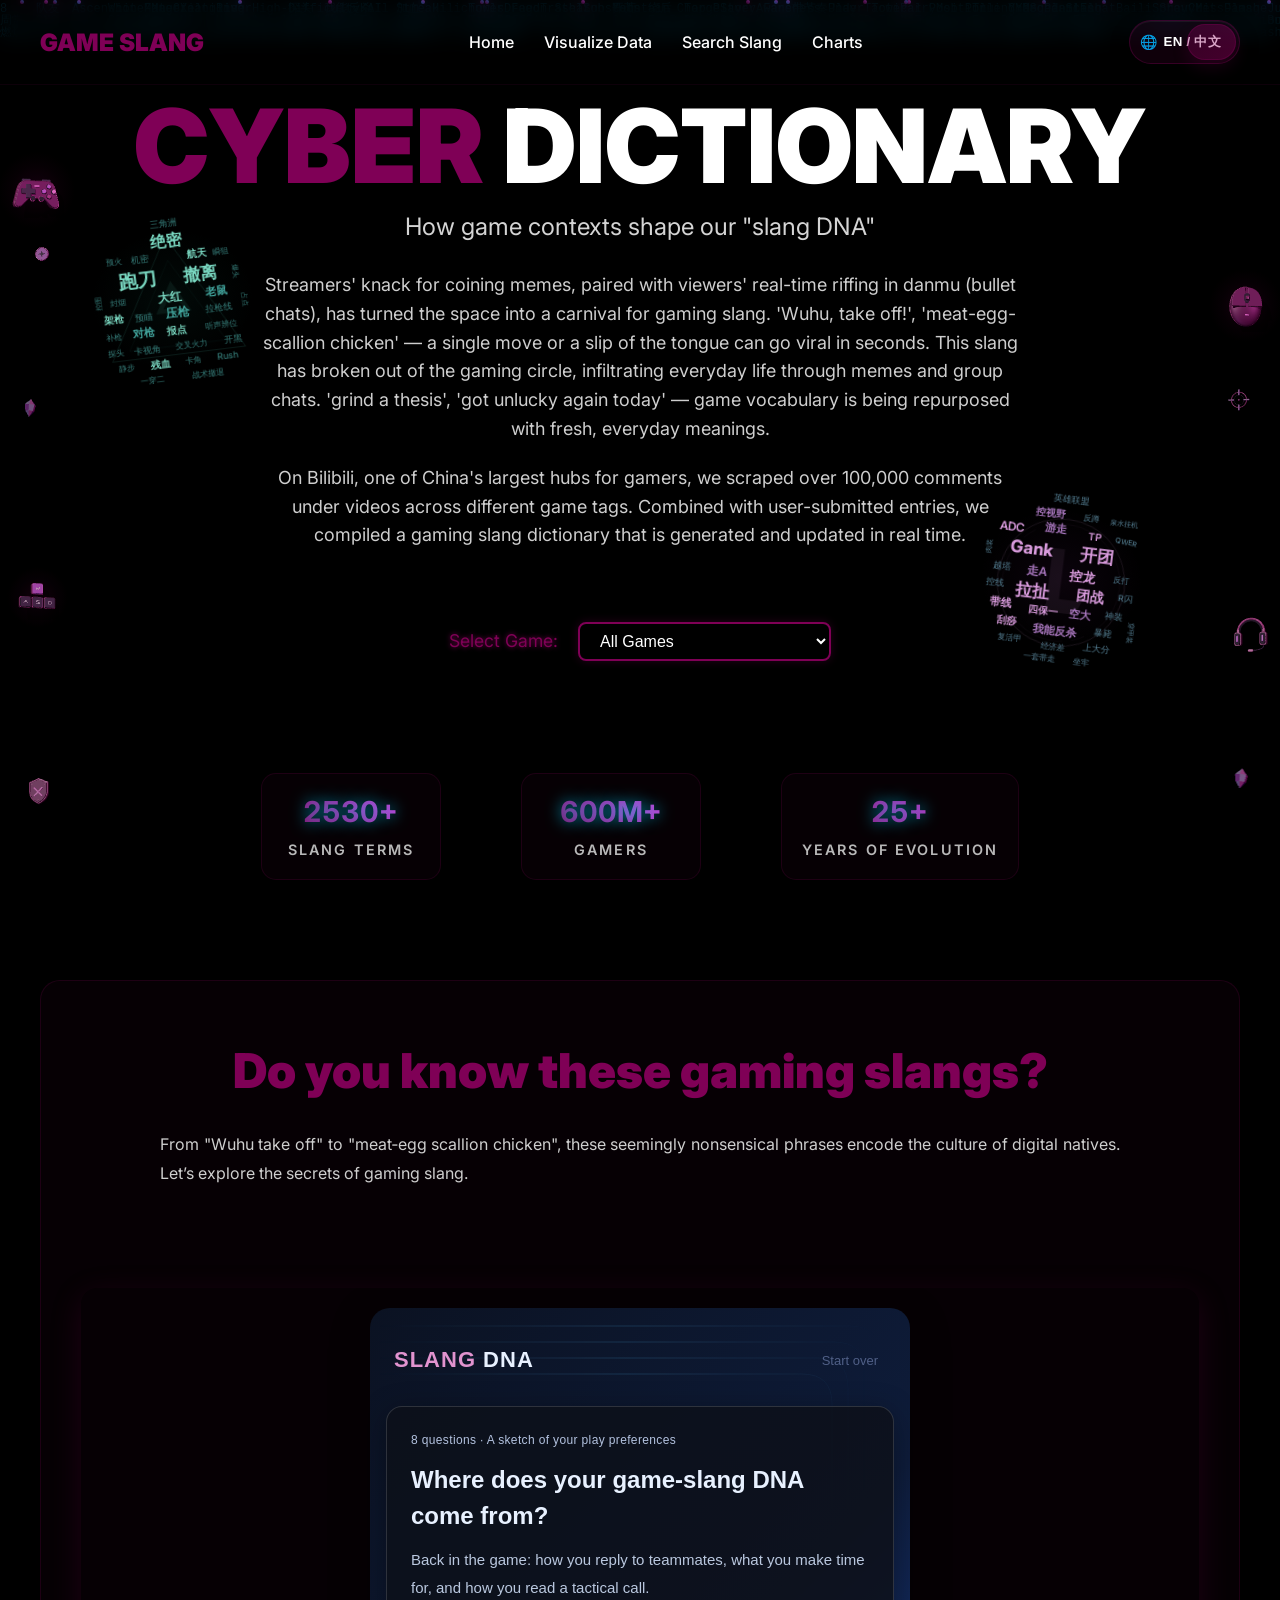
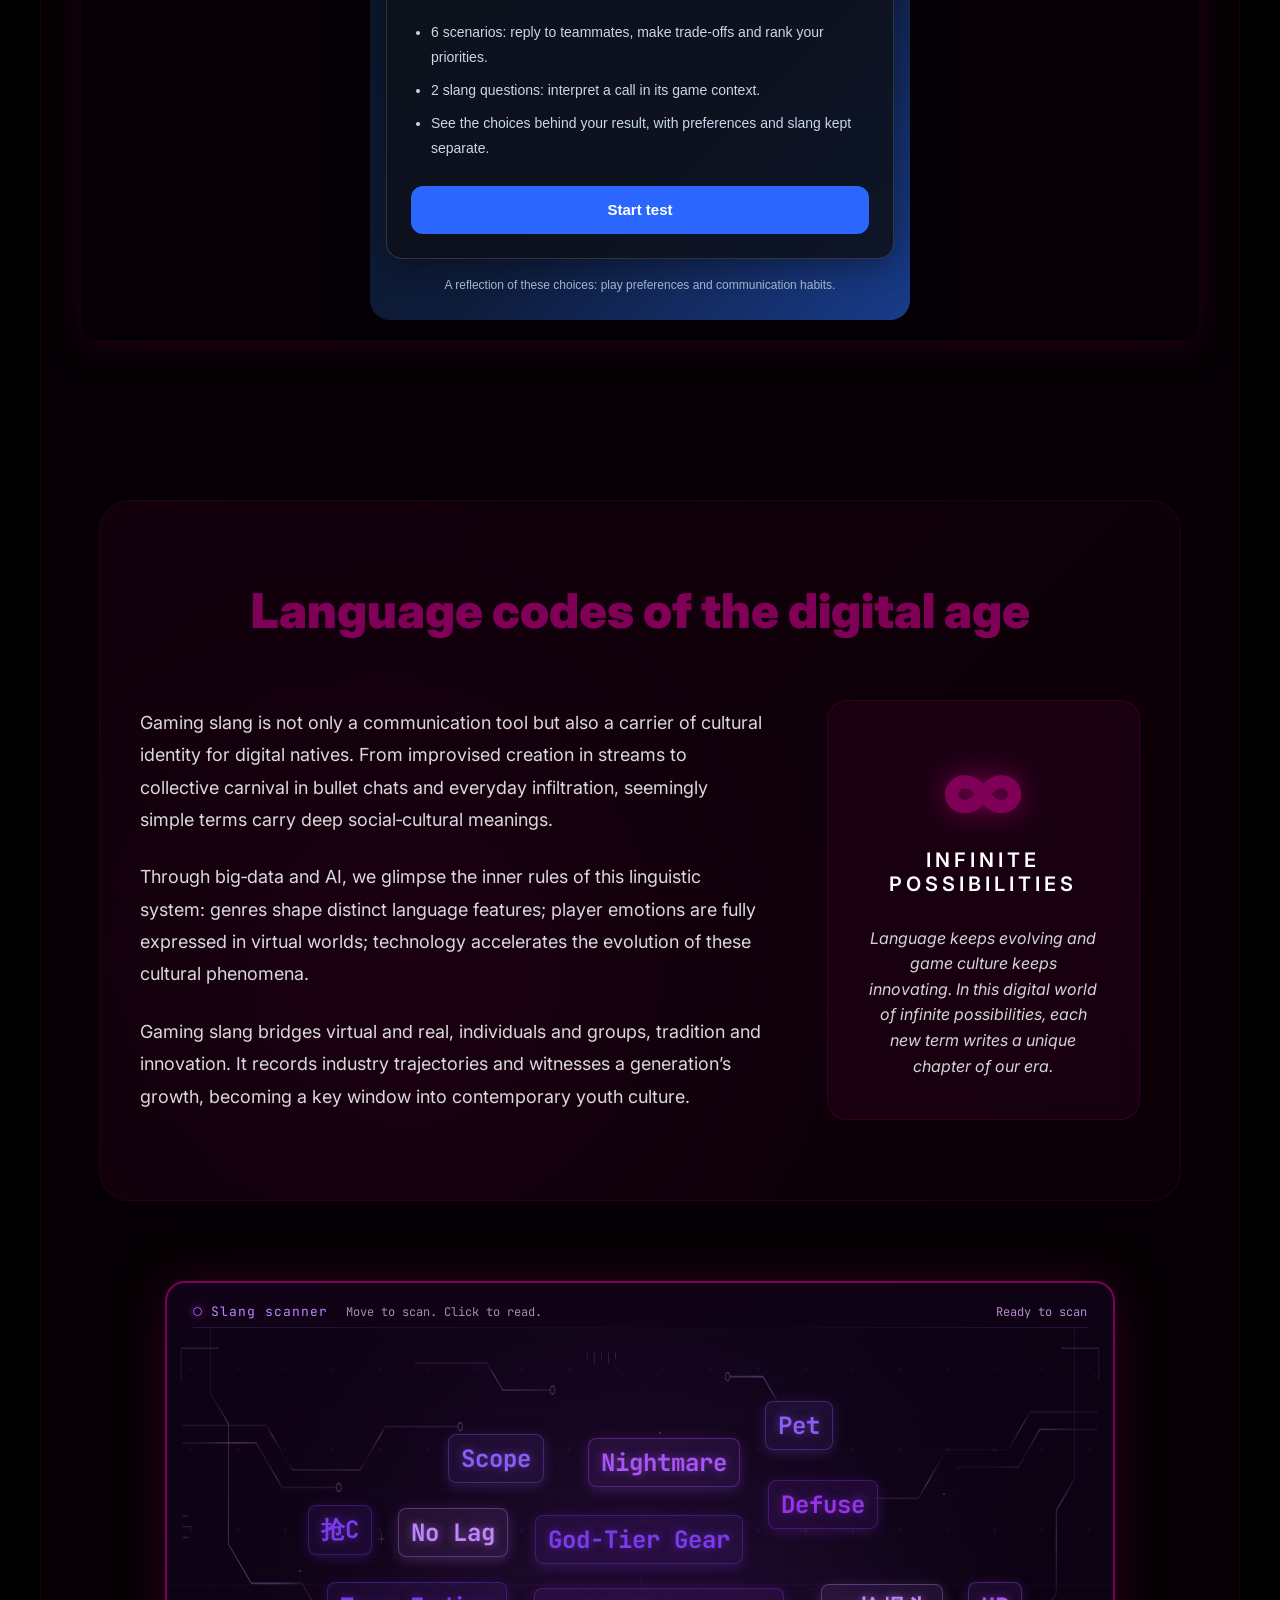
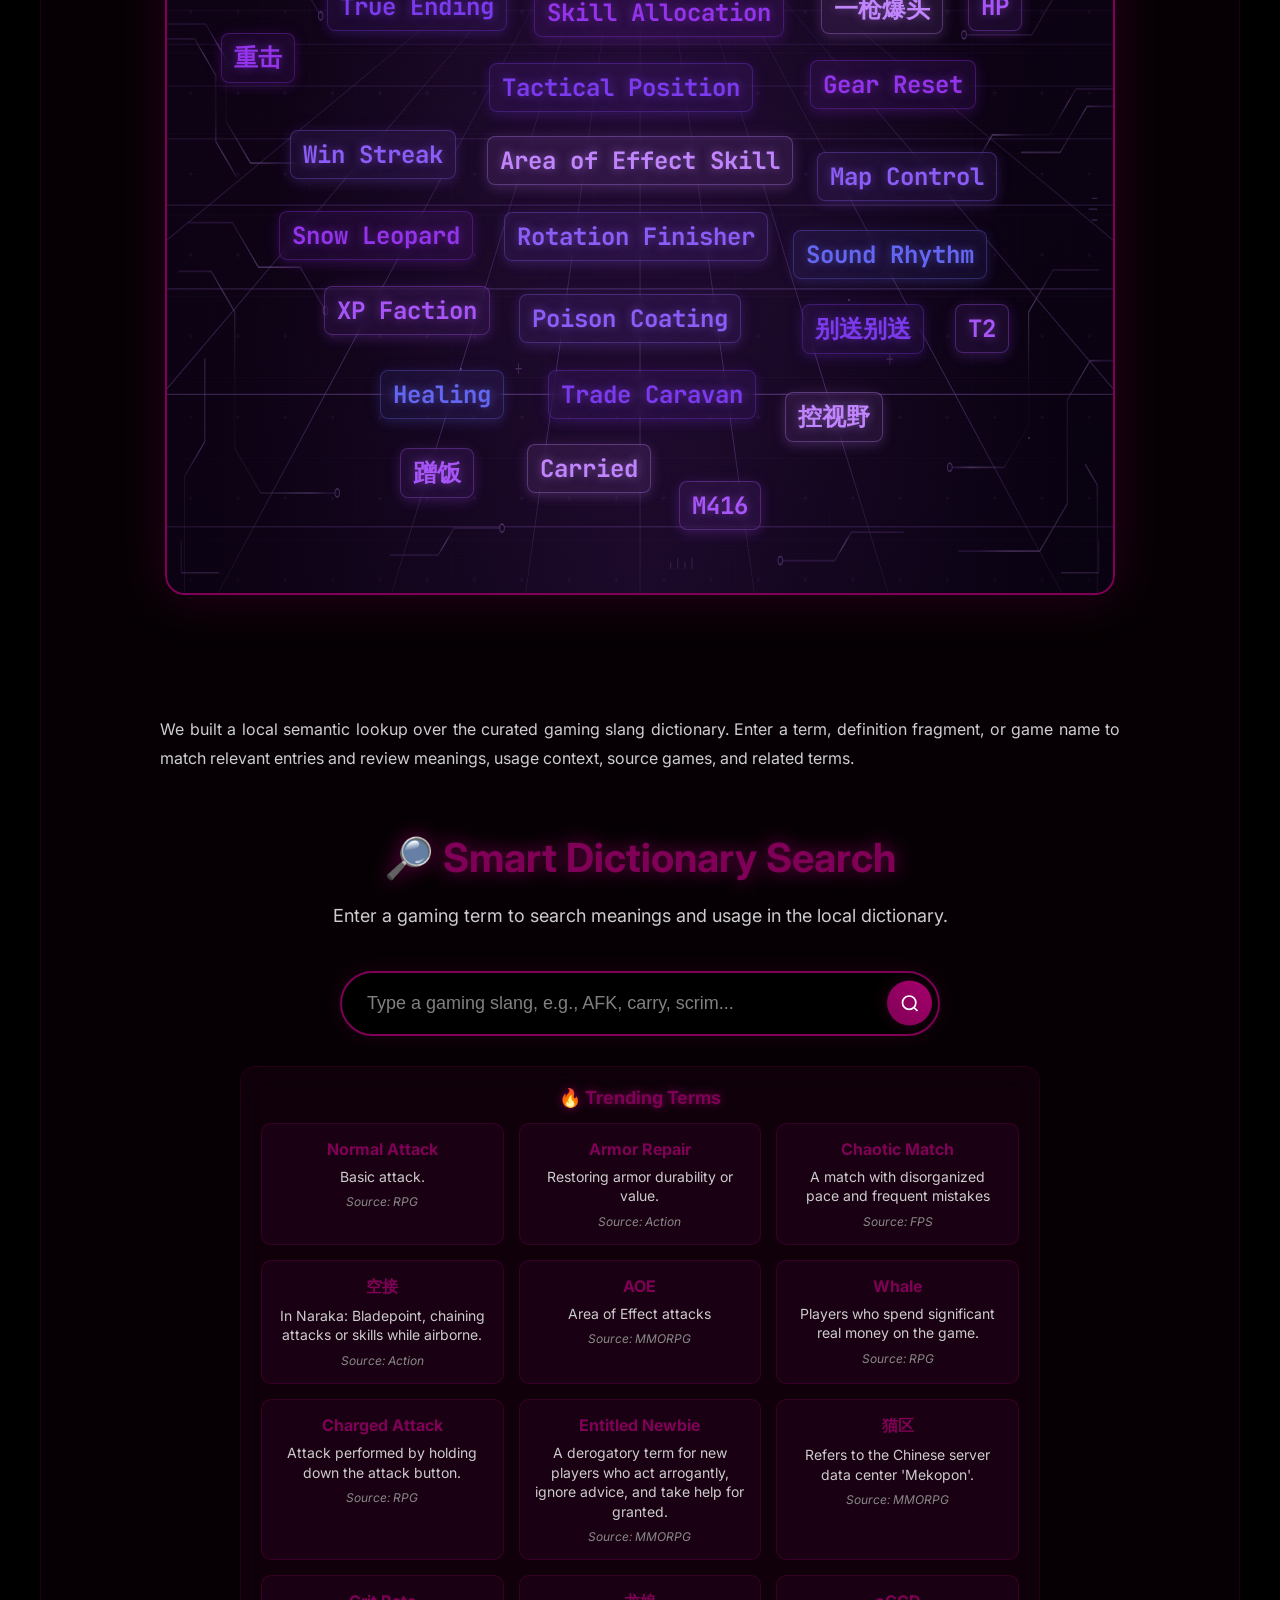
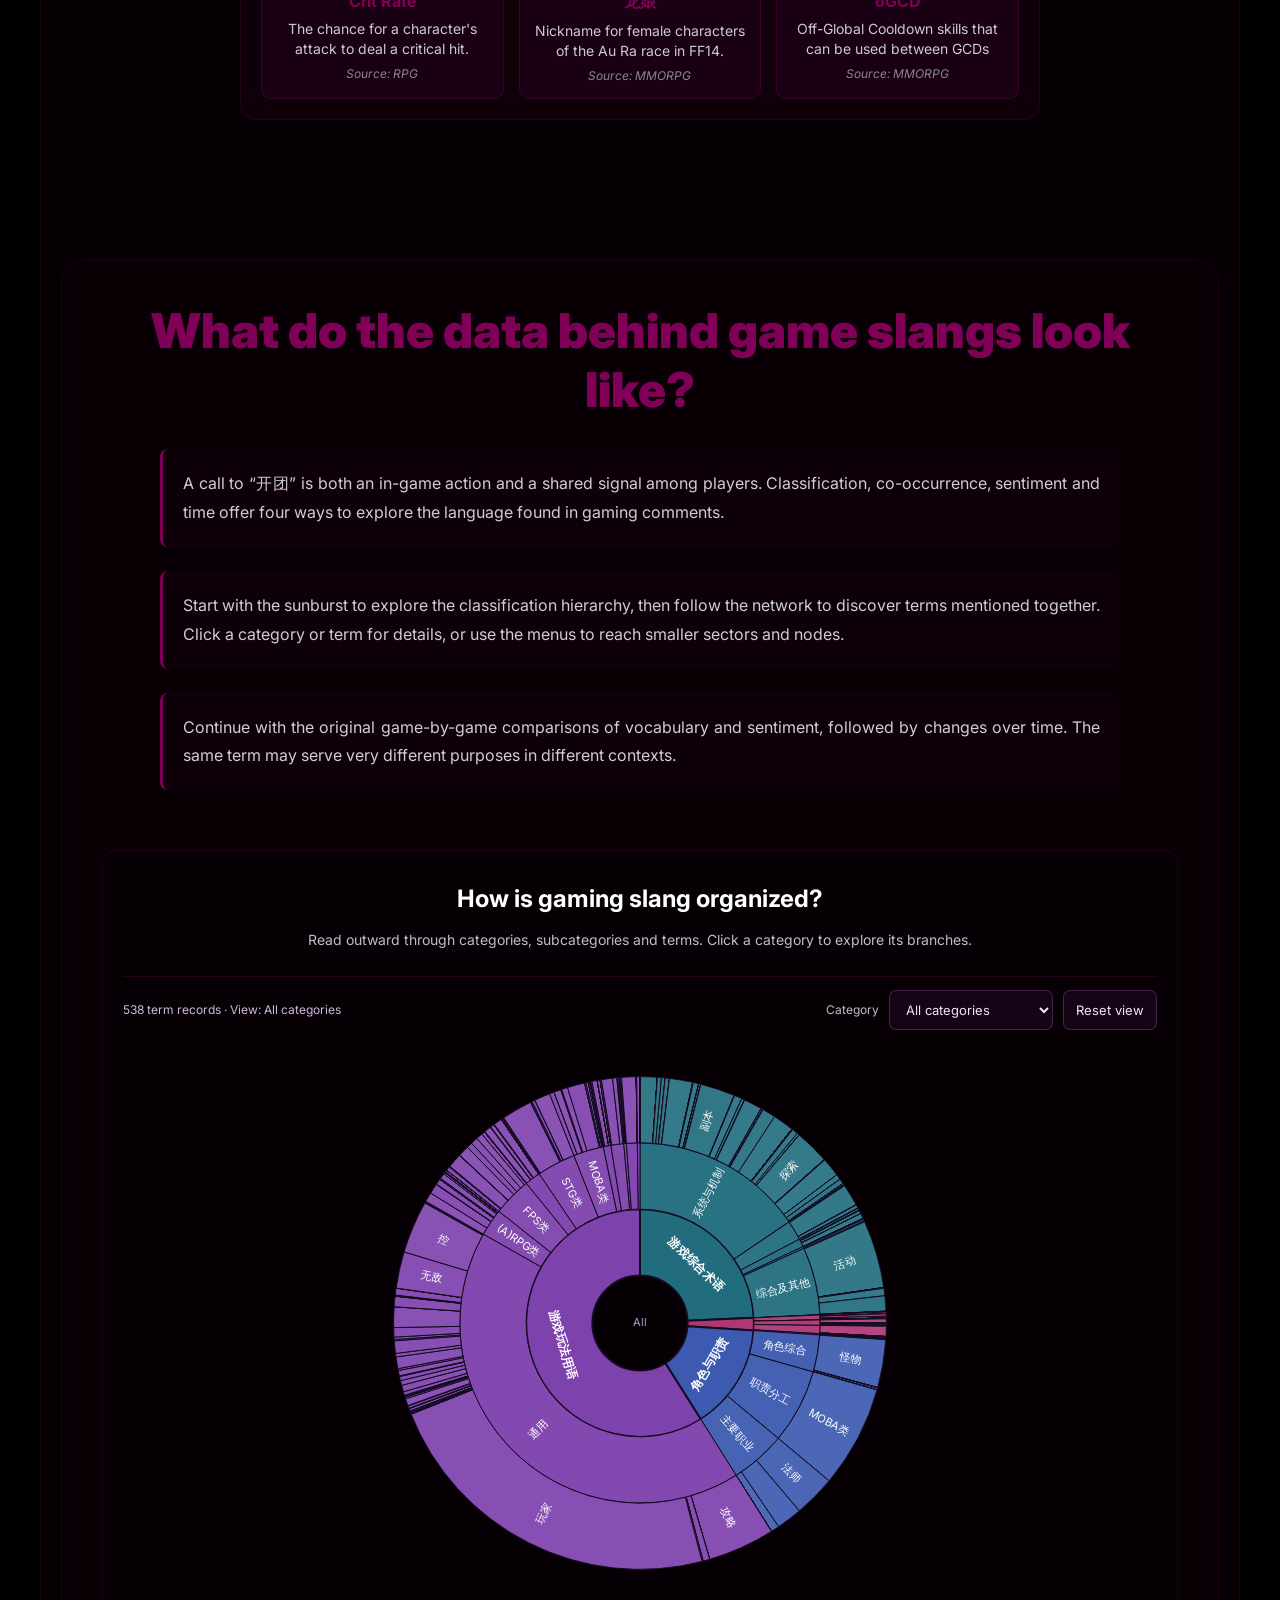
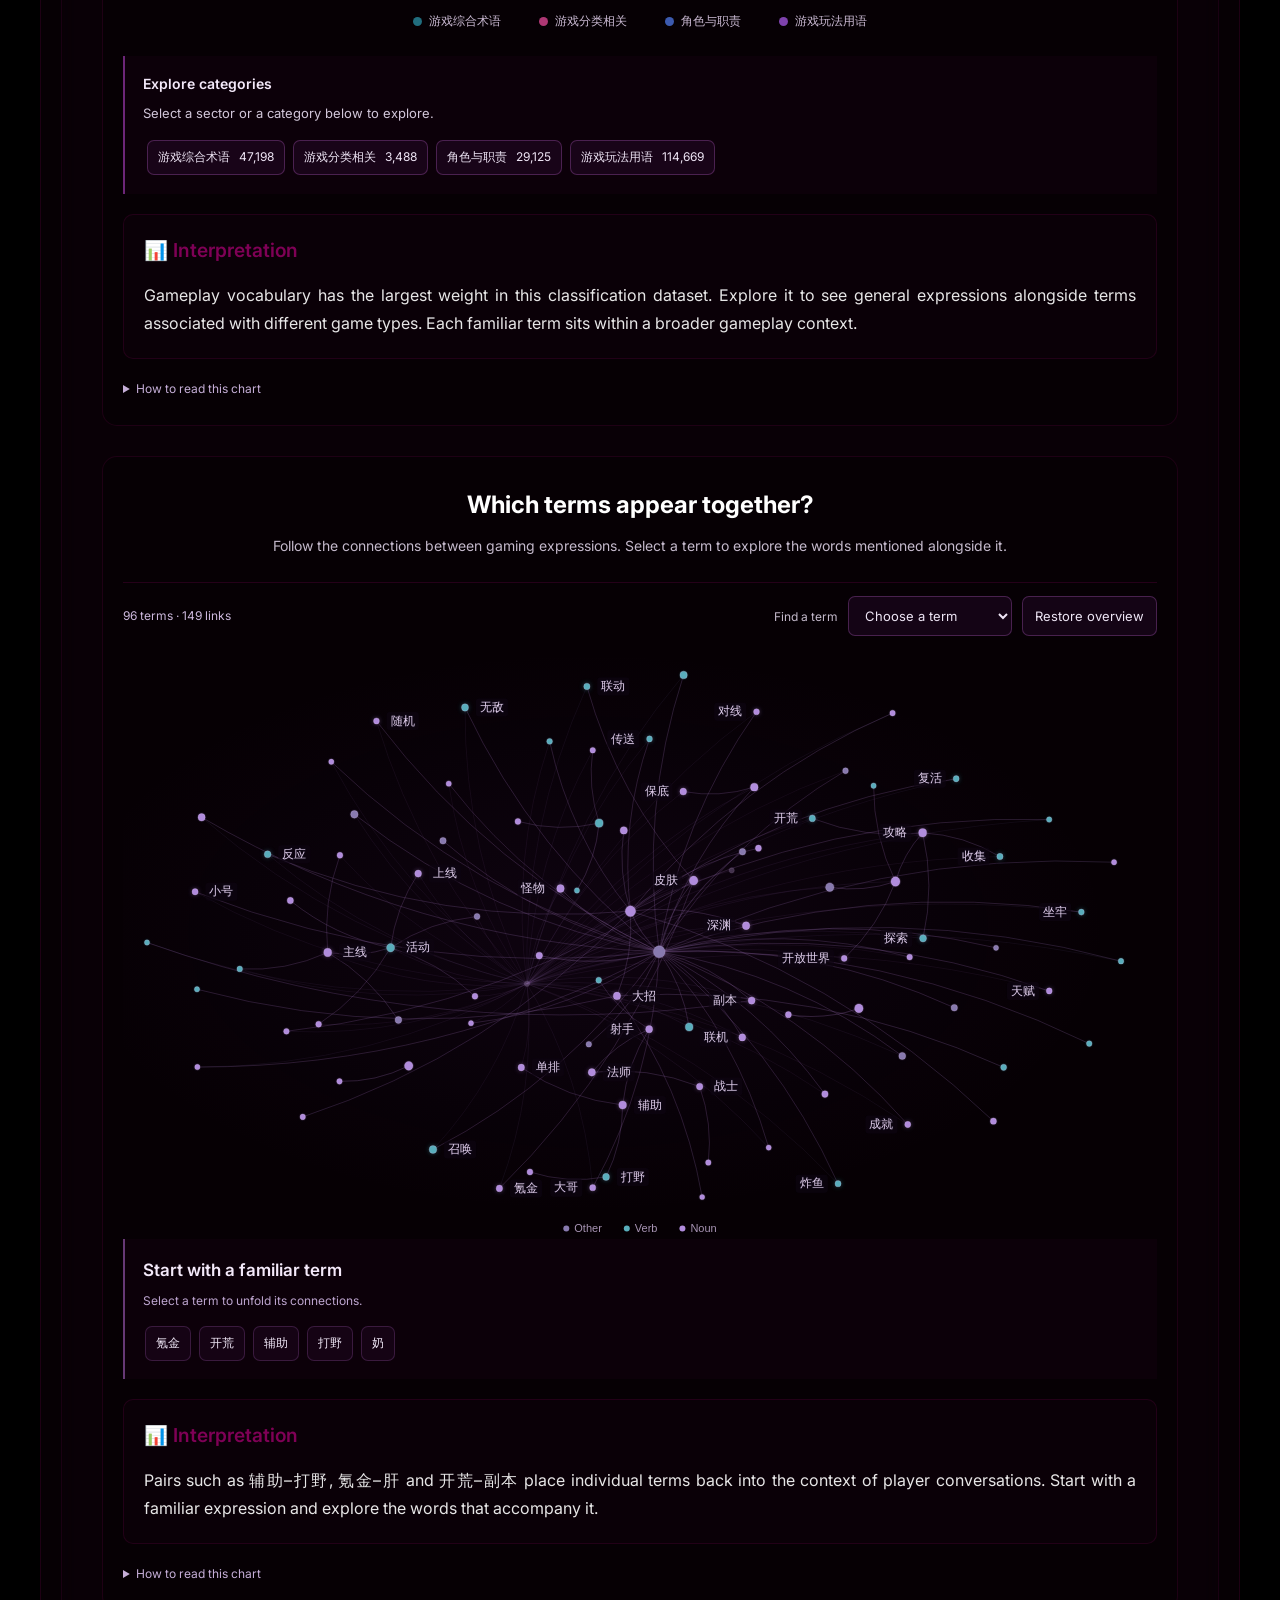
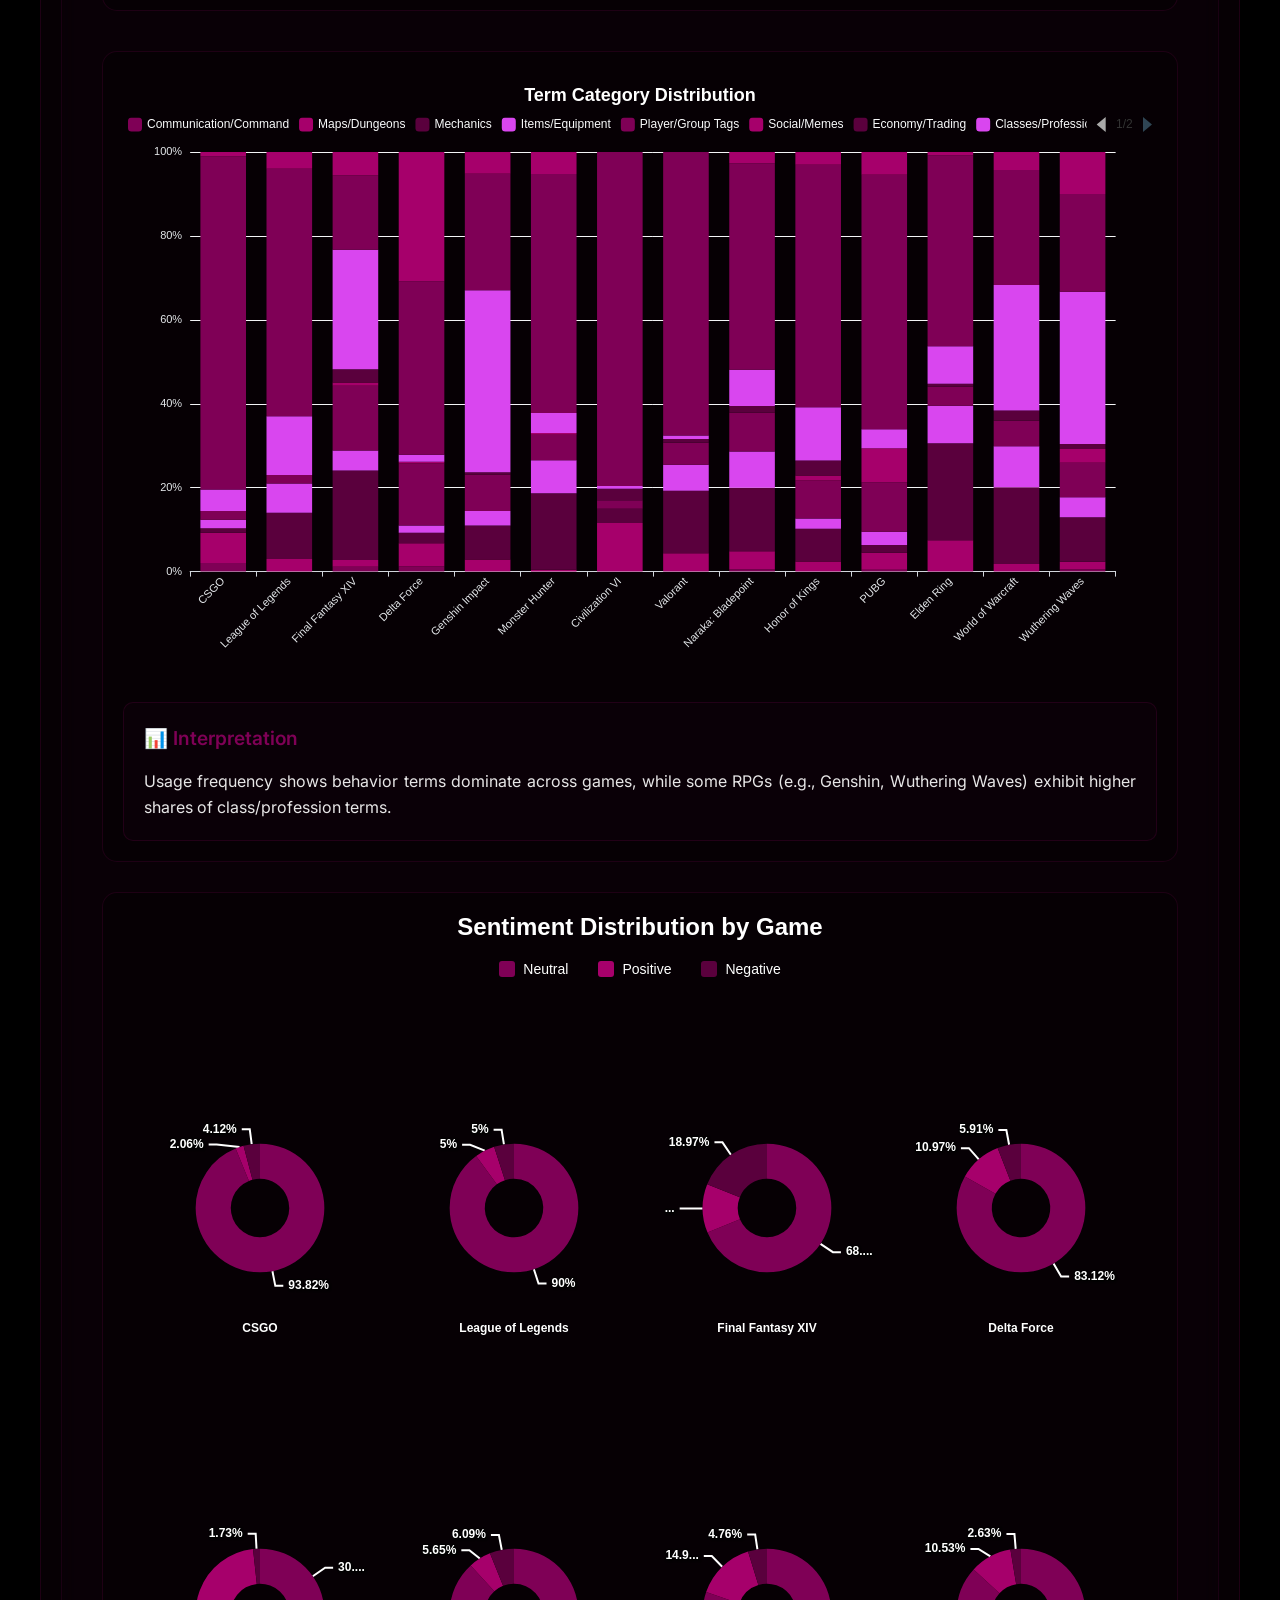
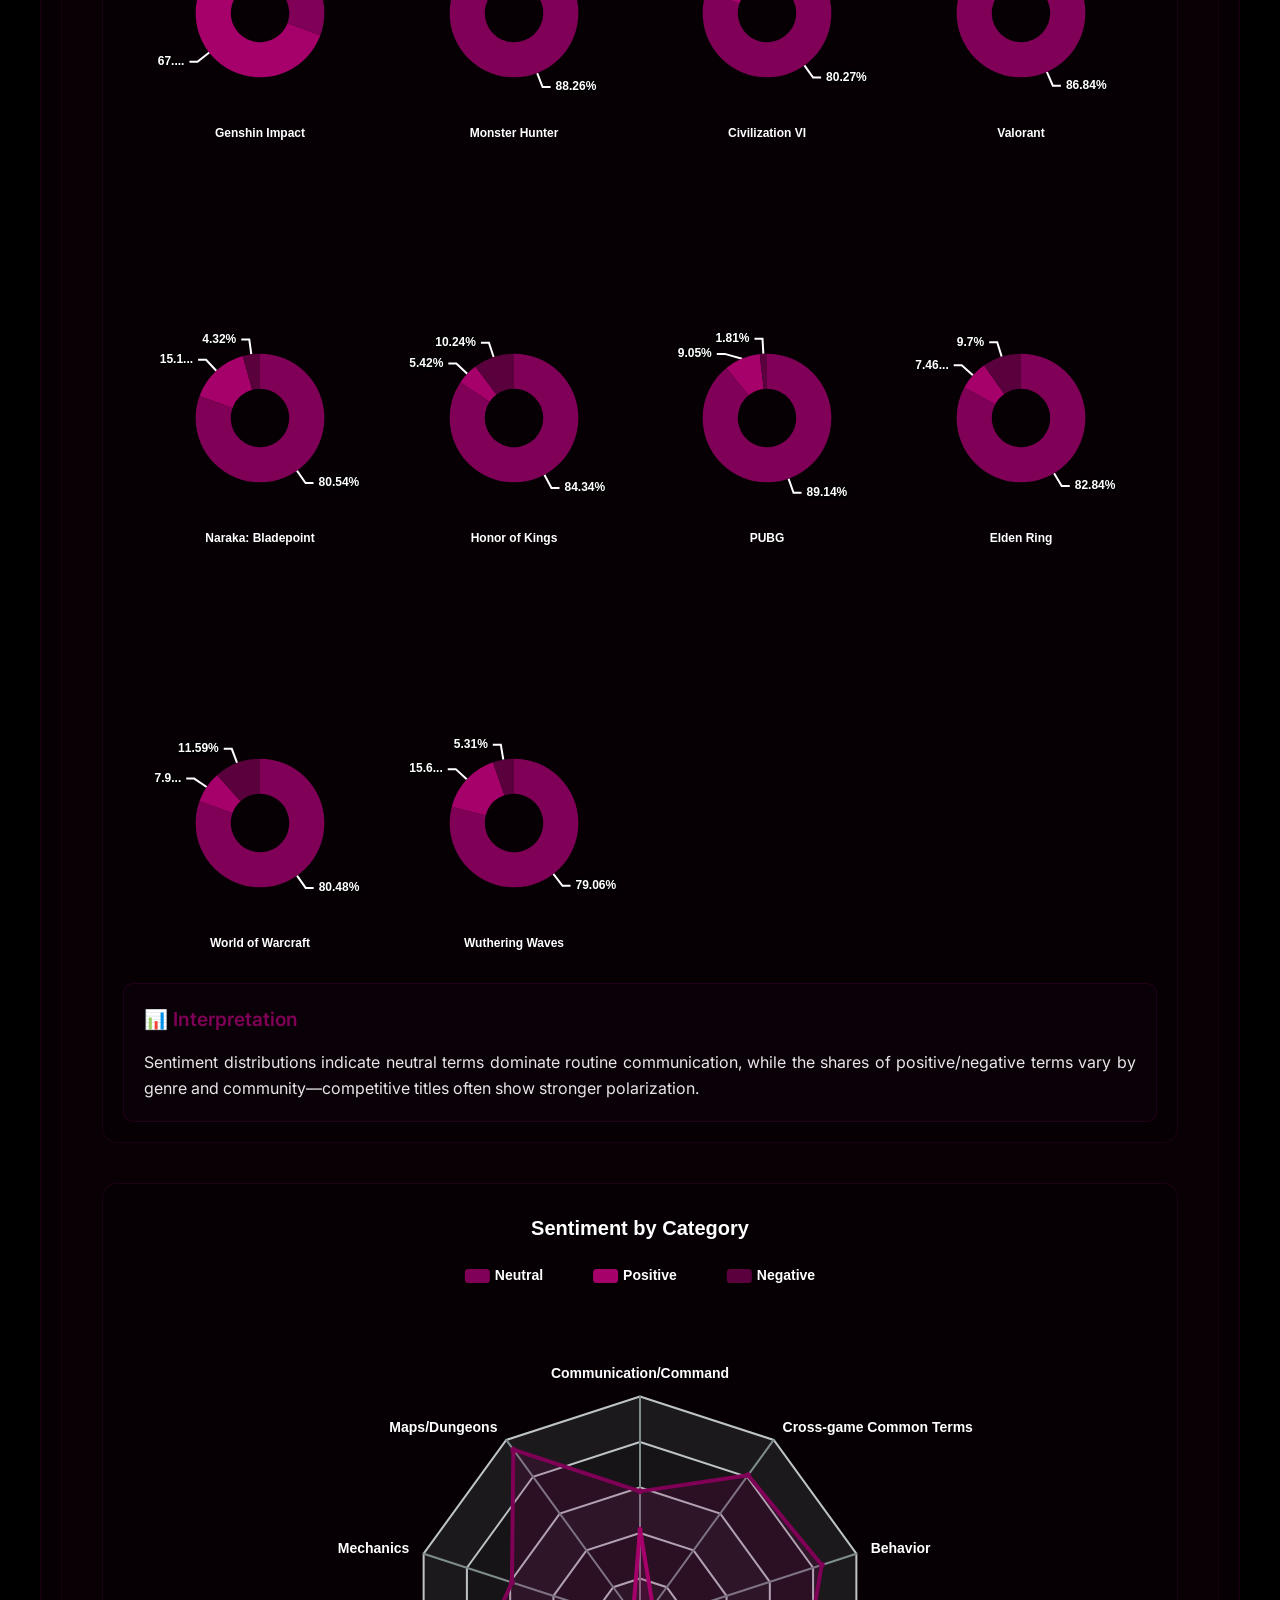
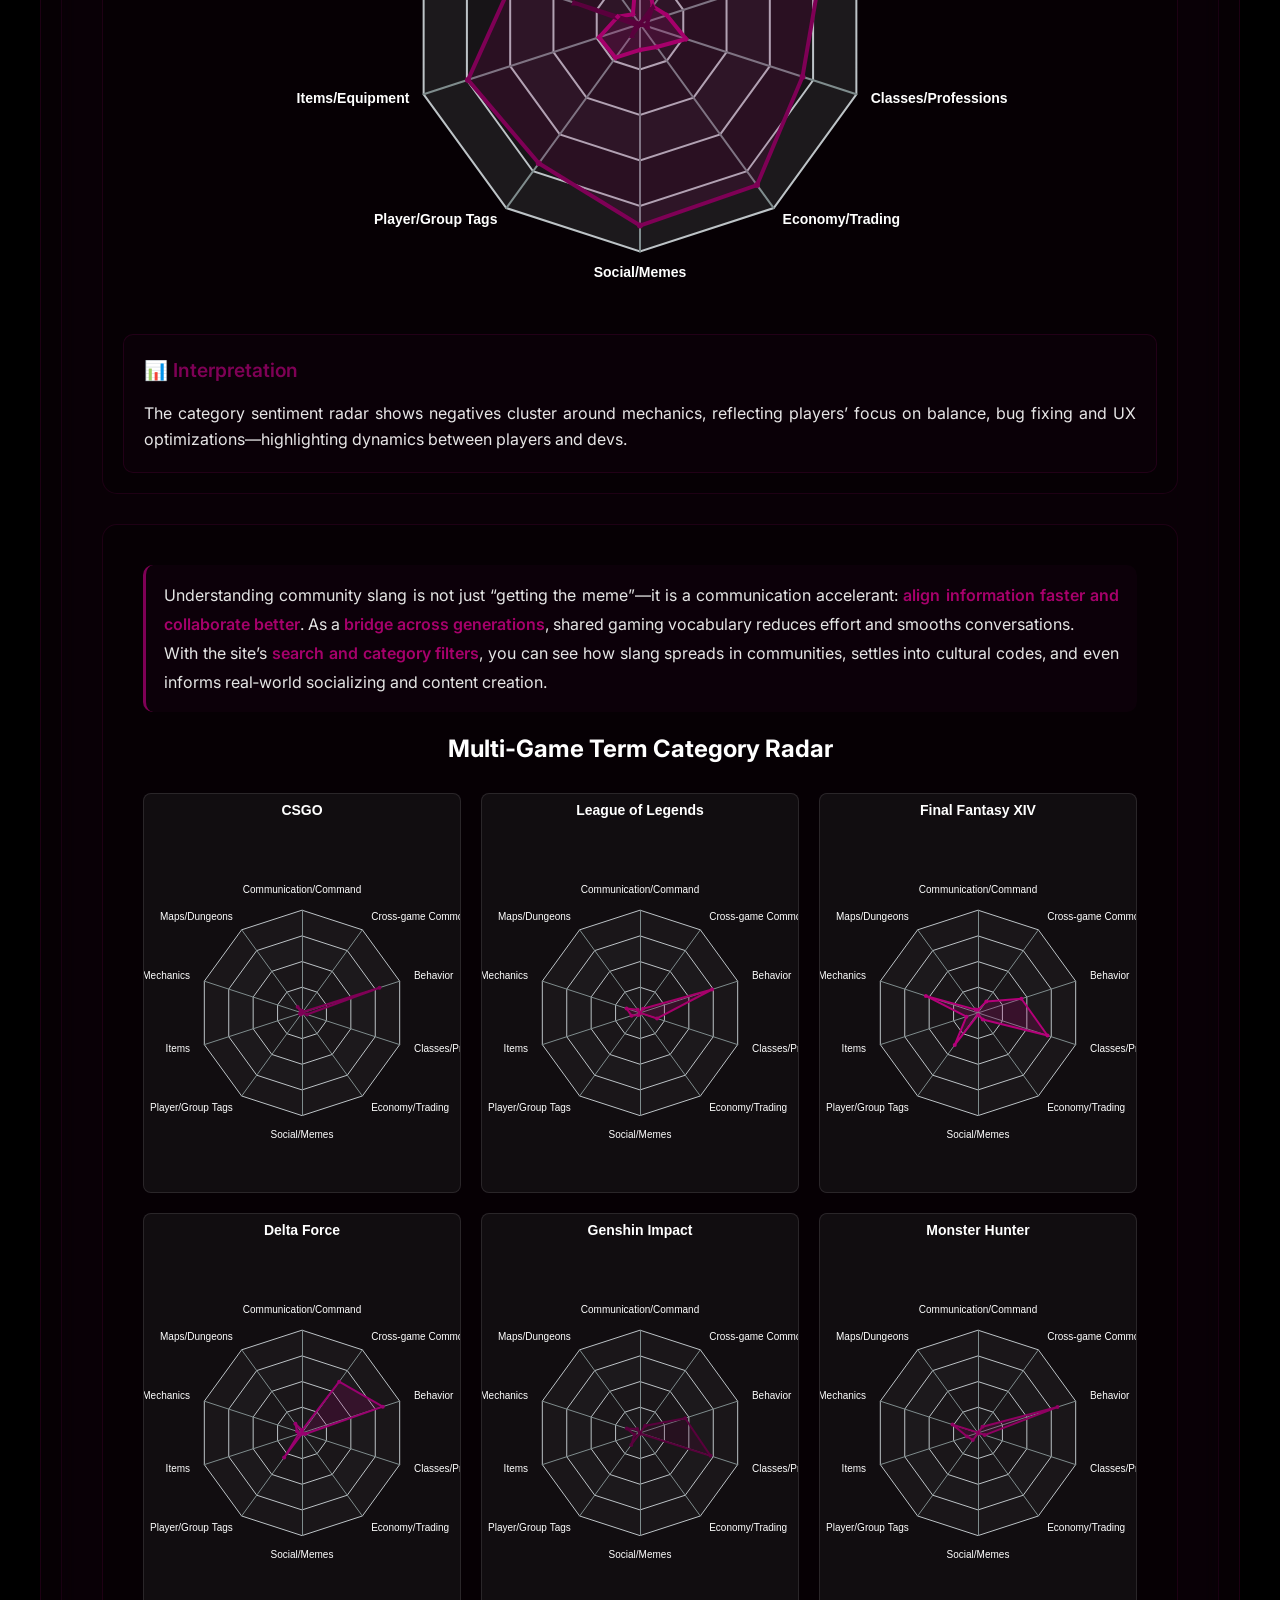
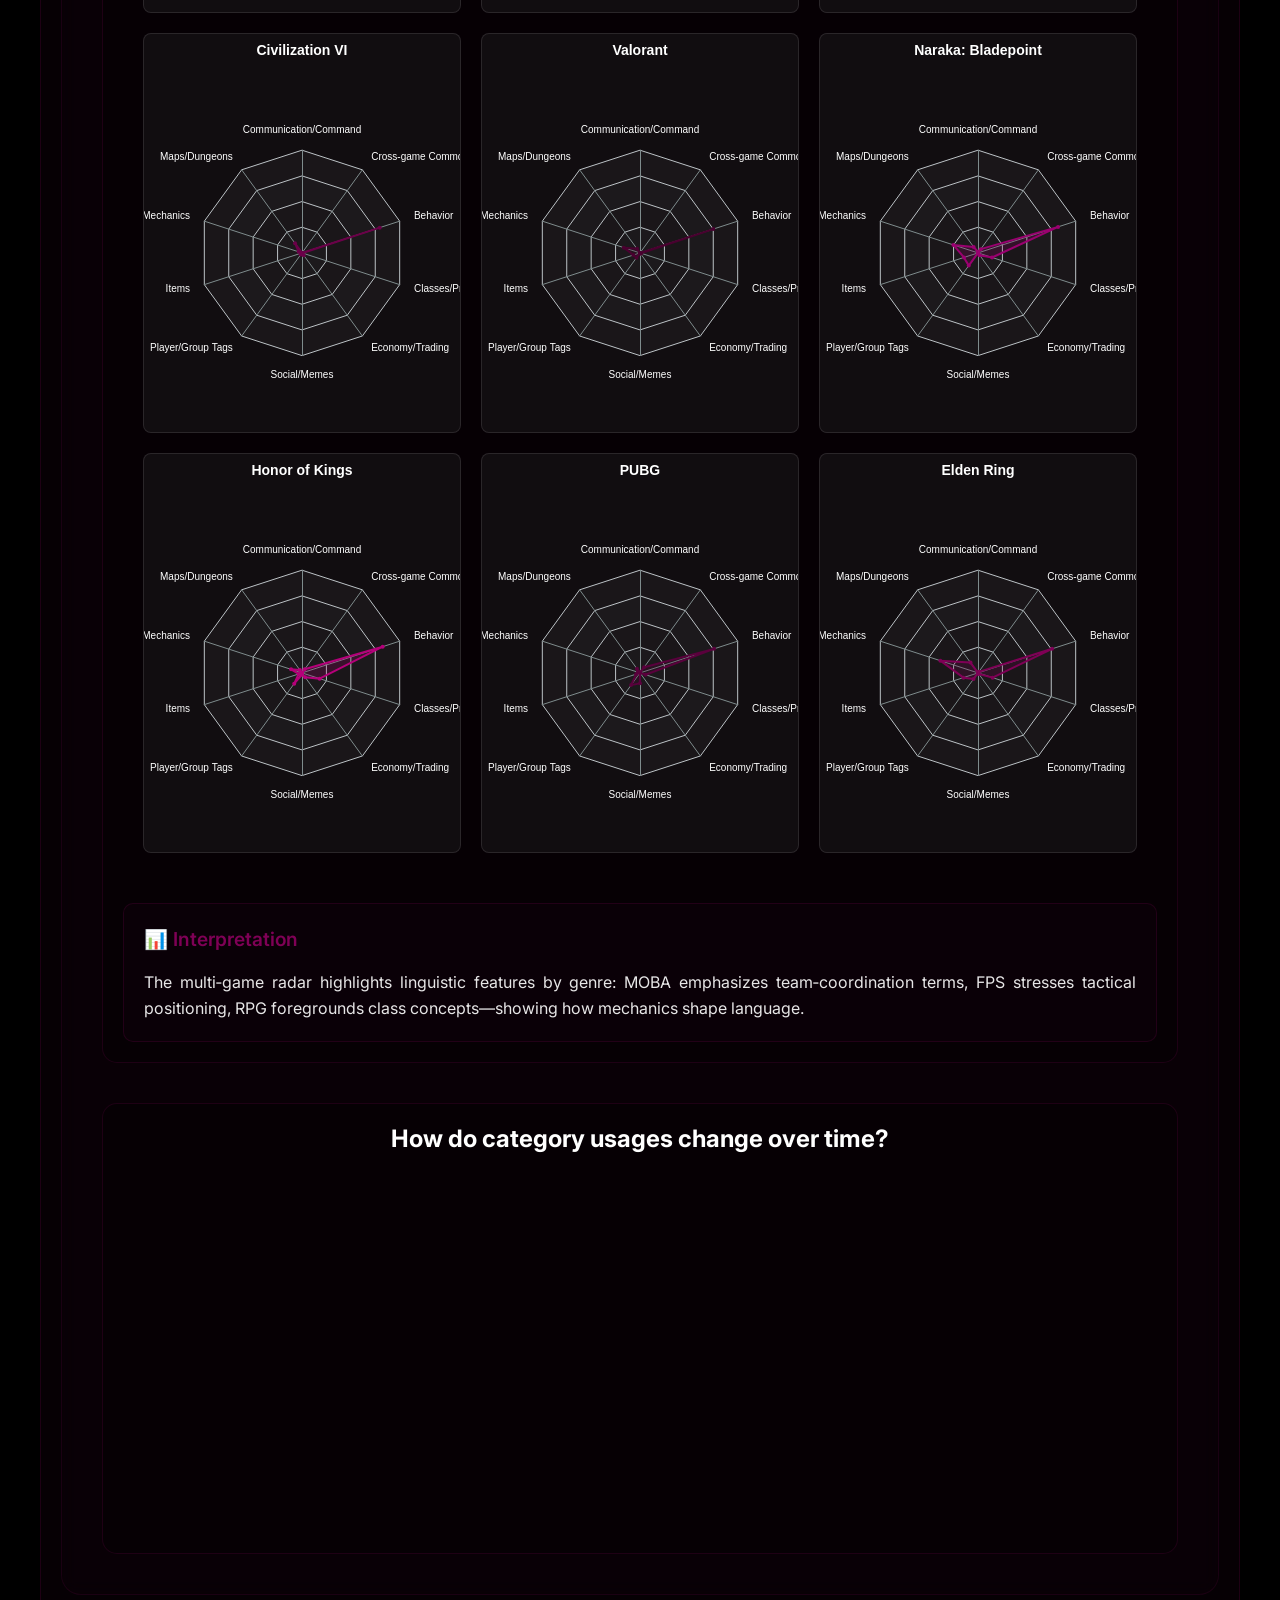
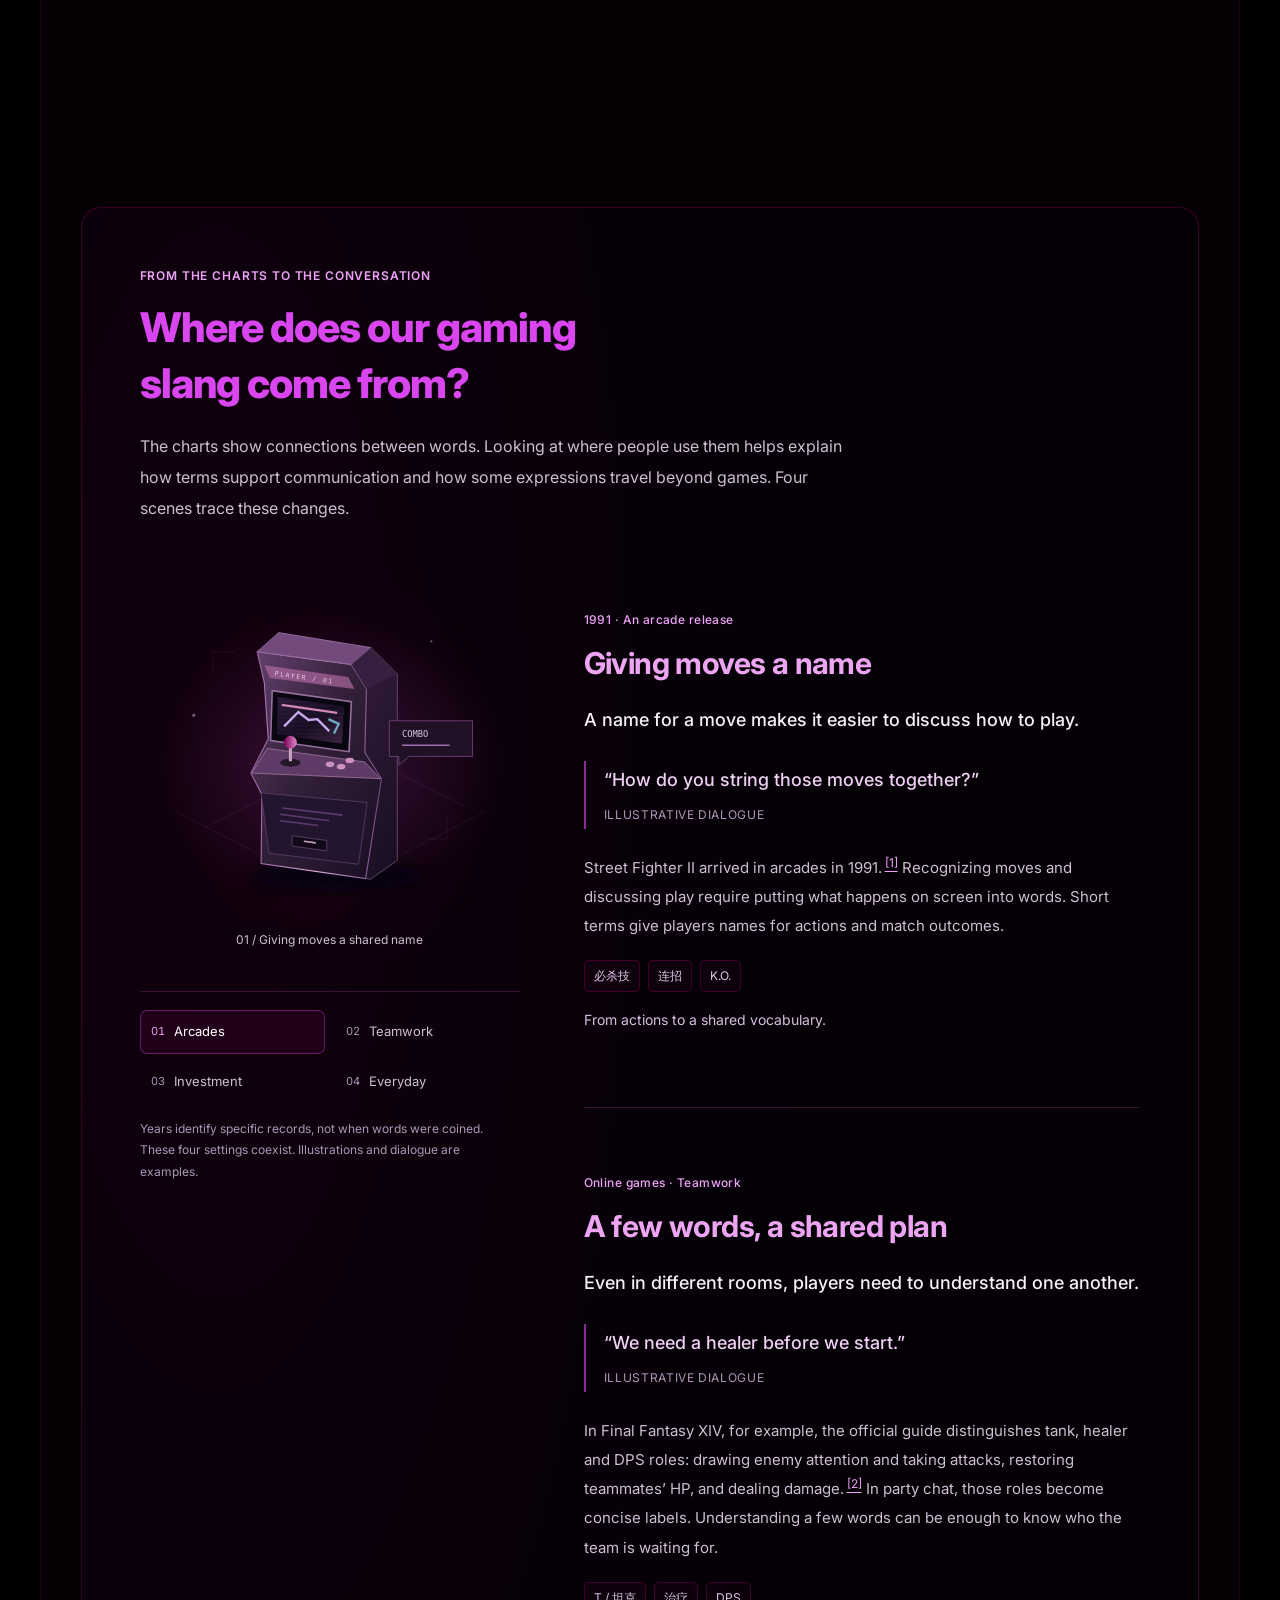
==== commit 1f3bcb2a: "Show a placeholder when AI returns no example sentences" ====
--- a/index.html
+++ b/index.html
@@ -4503,7 +4503,7 @@
                             <div class="ai-section-content ai-examples">
                                 ${examples.map((example, index) =>
                                     `${index + 1}. ${escapeHTML(example)}`
-                                ).join('<br>')}
+                                ).join('<br>') || (currentLanguage === 'en' ? 'No examples available.' : '暂无例句')}
                             </div>
                         </div>
 
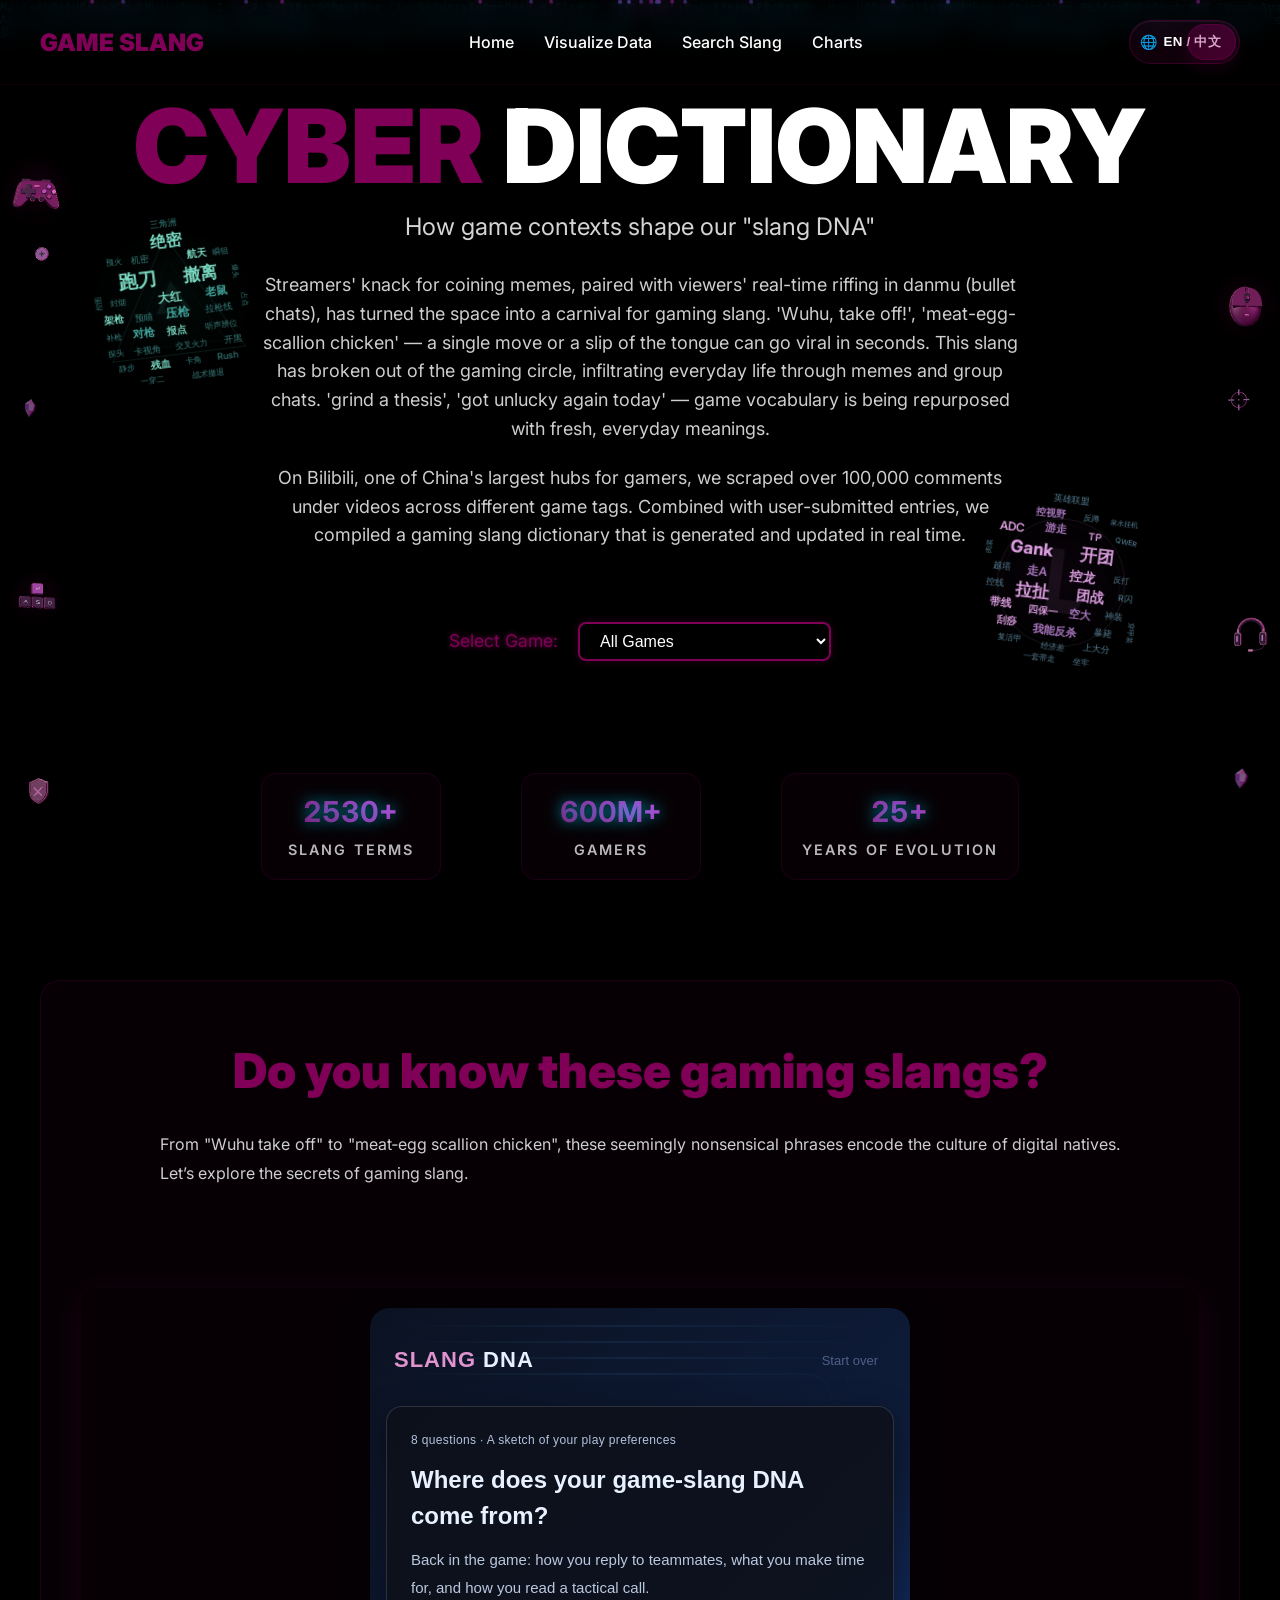
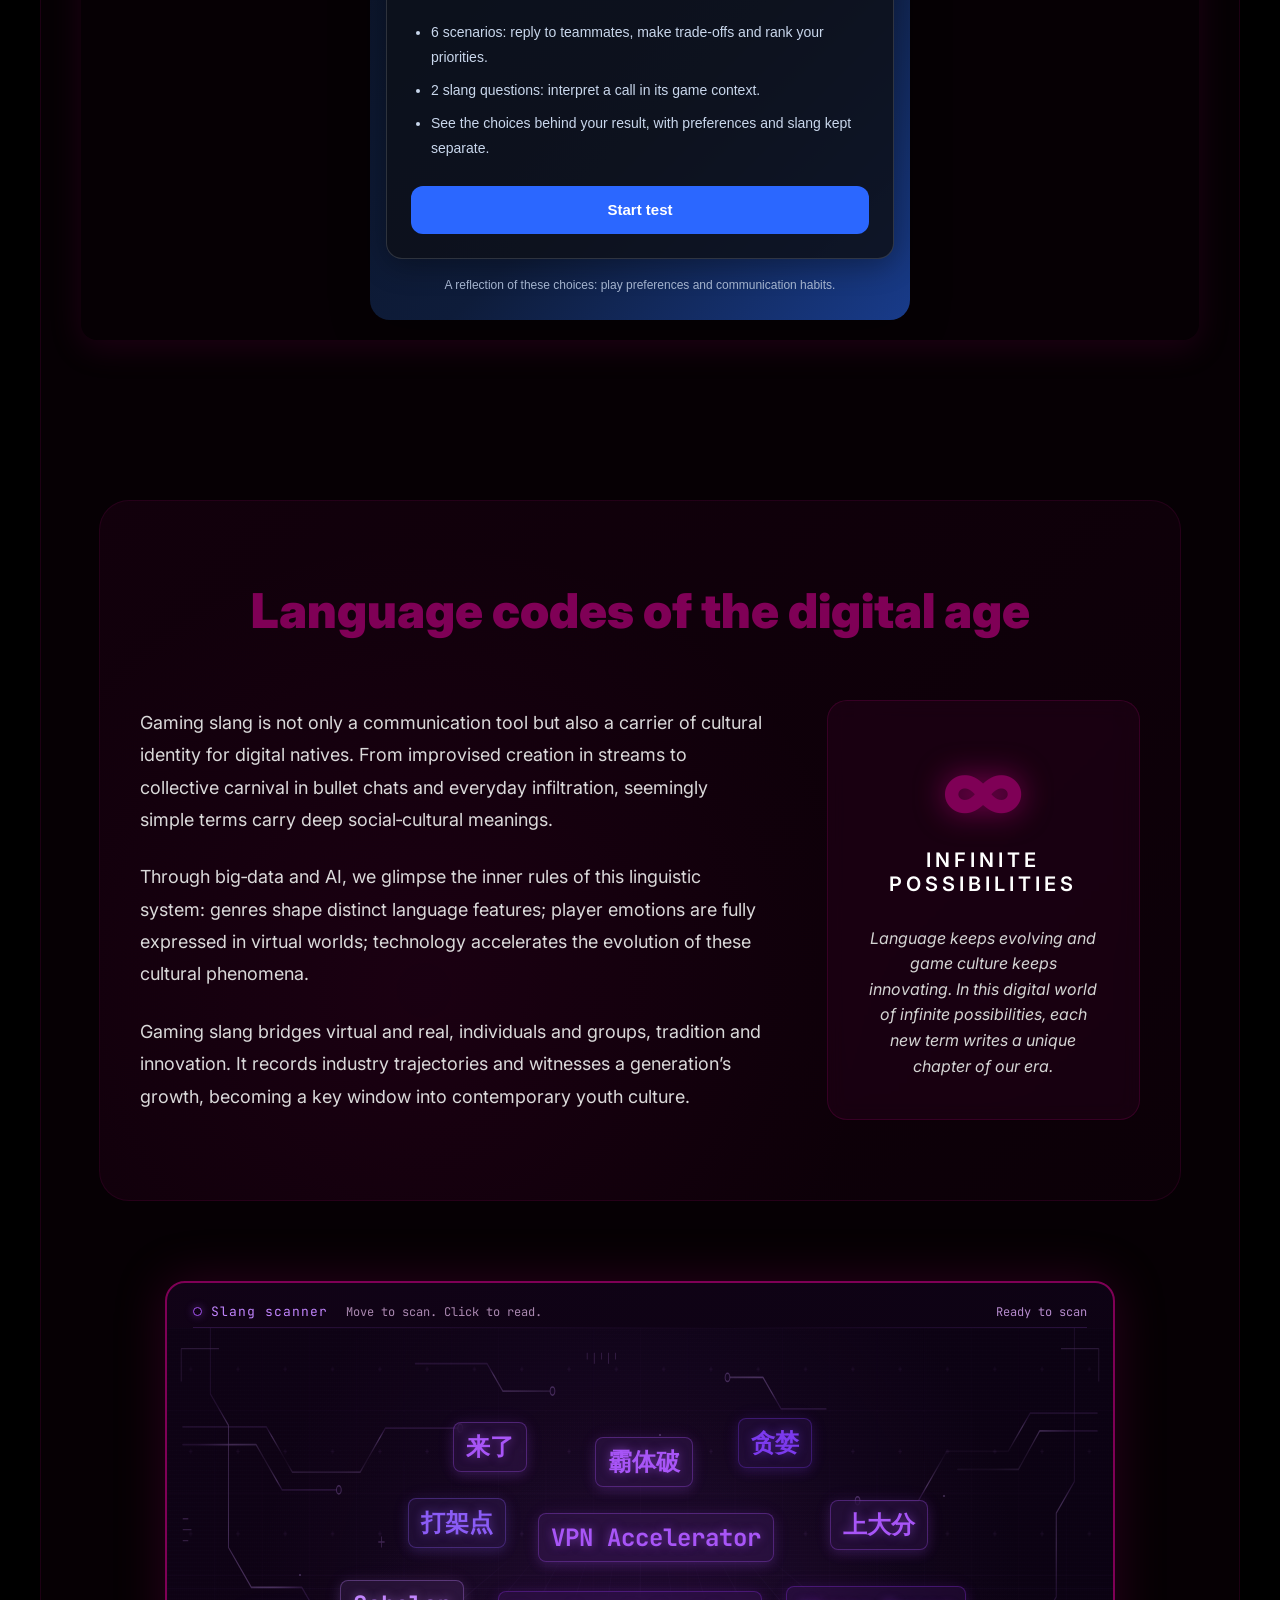
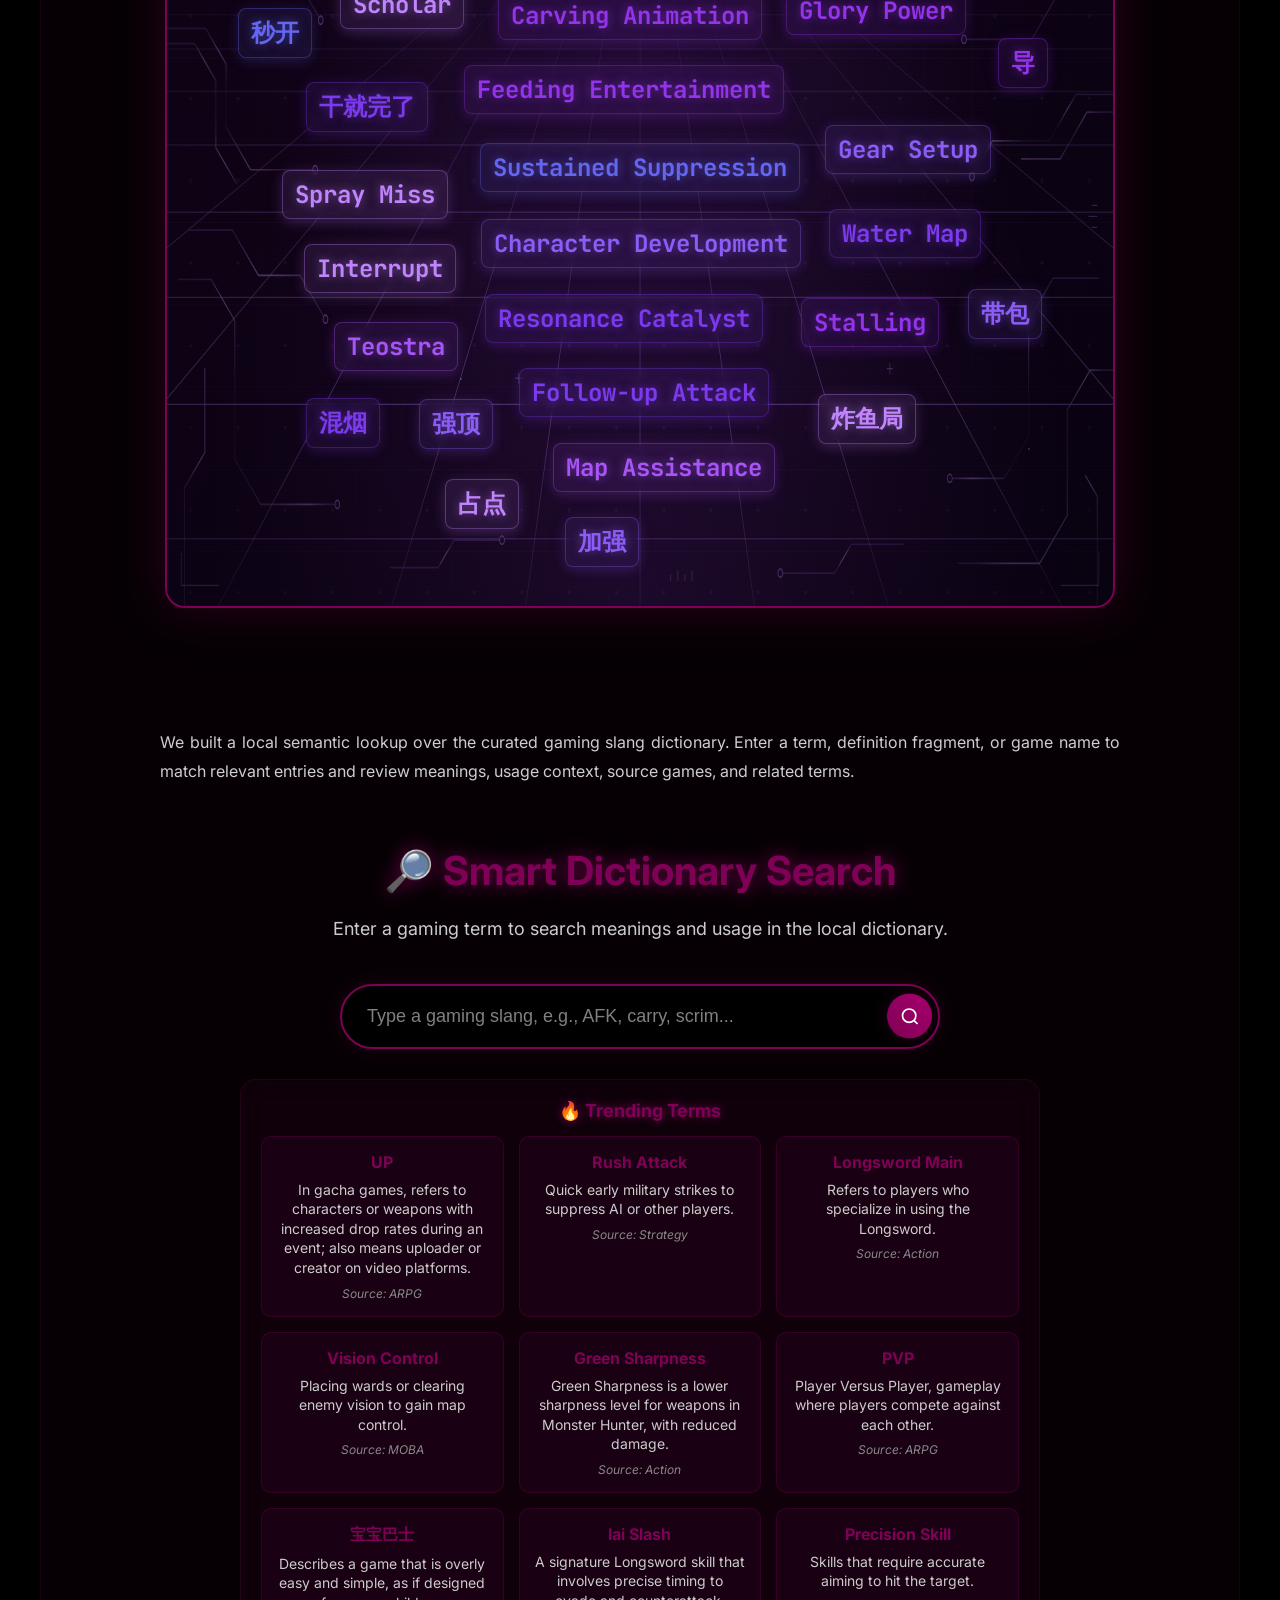
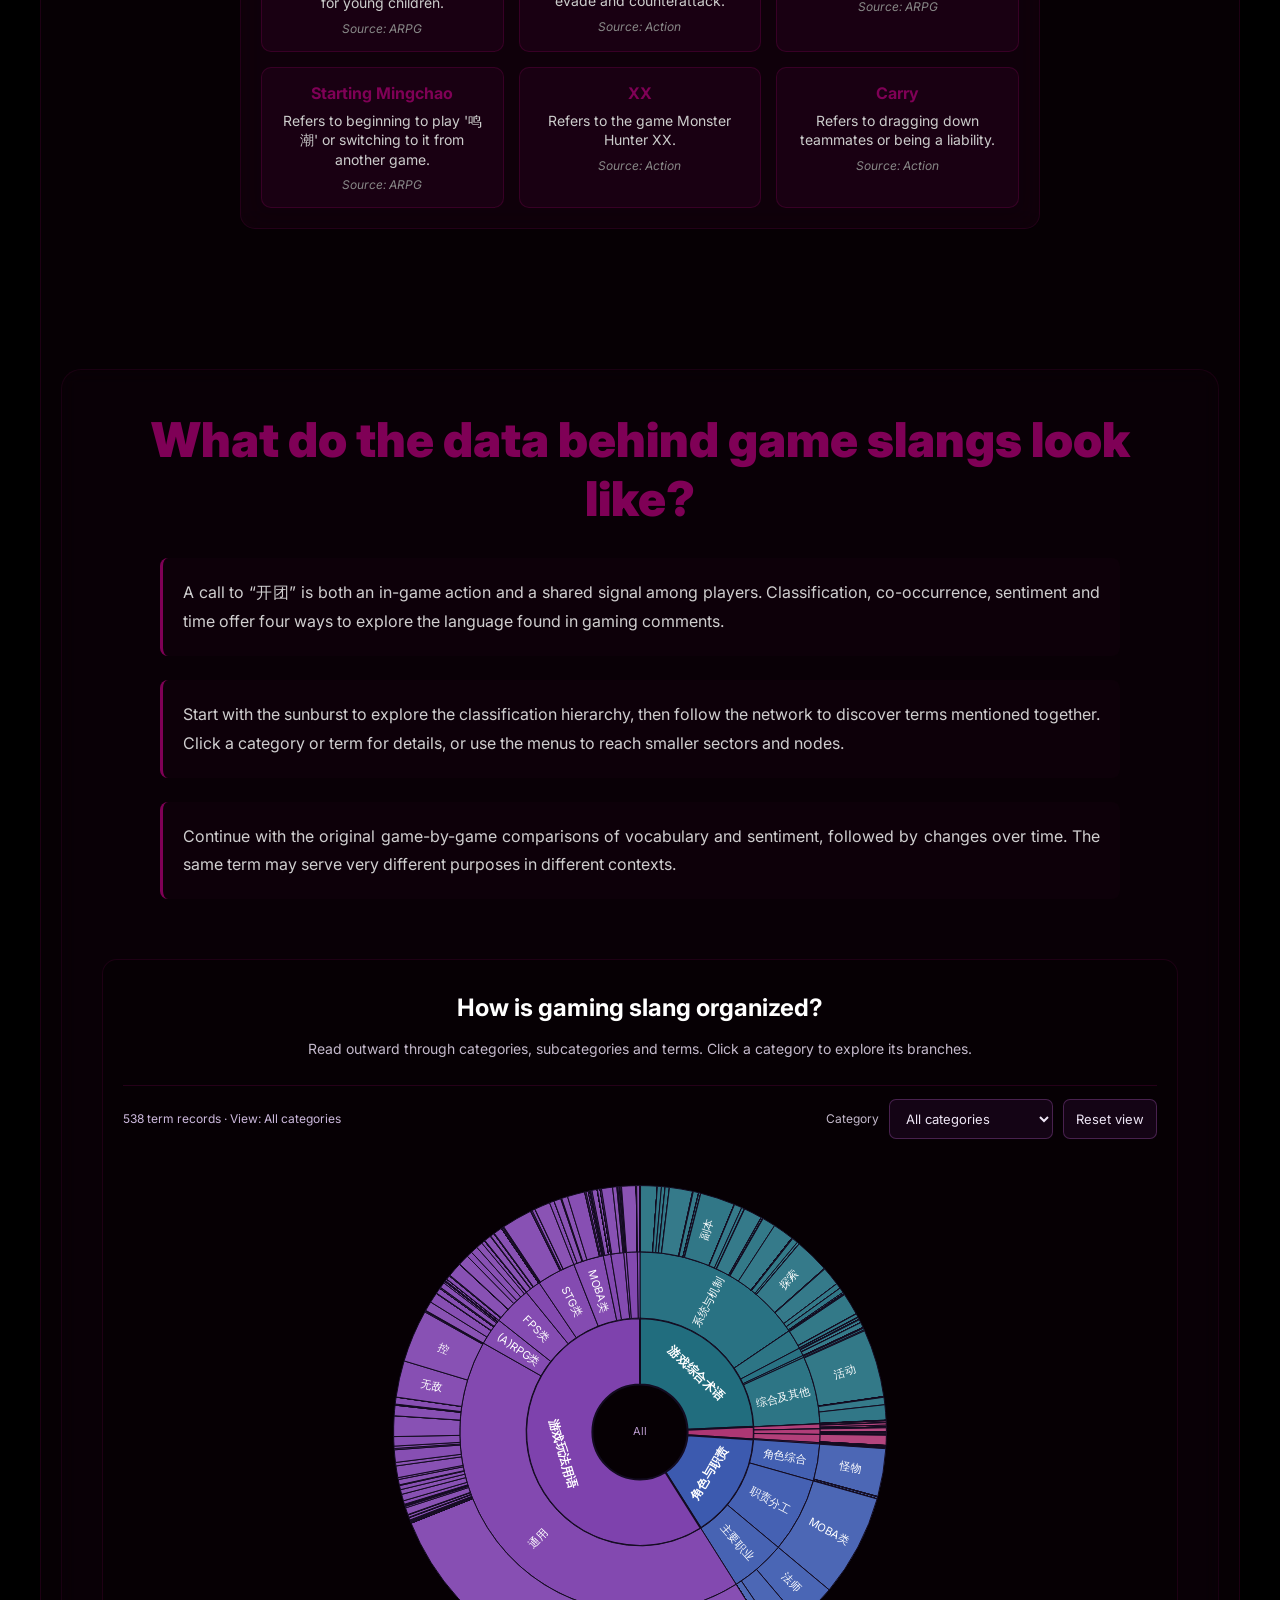
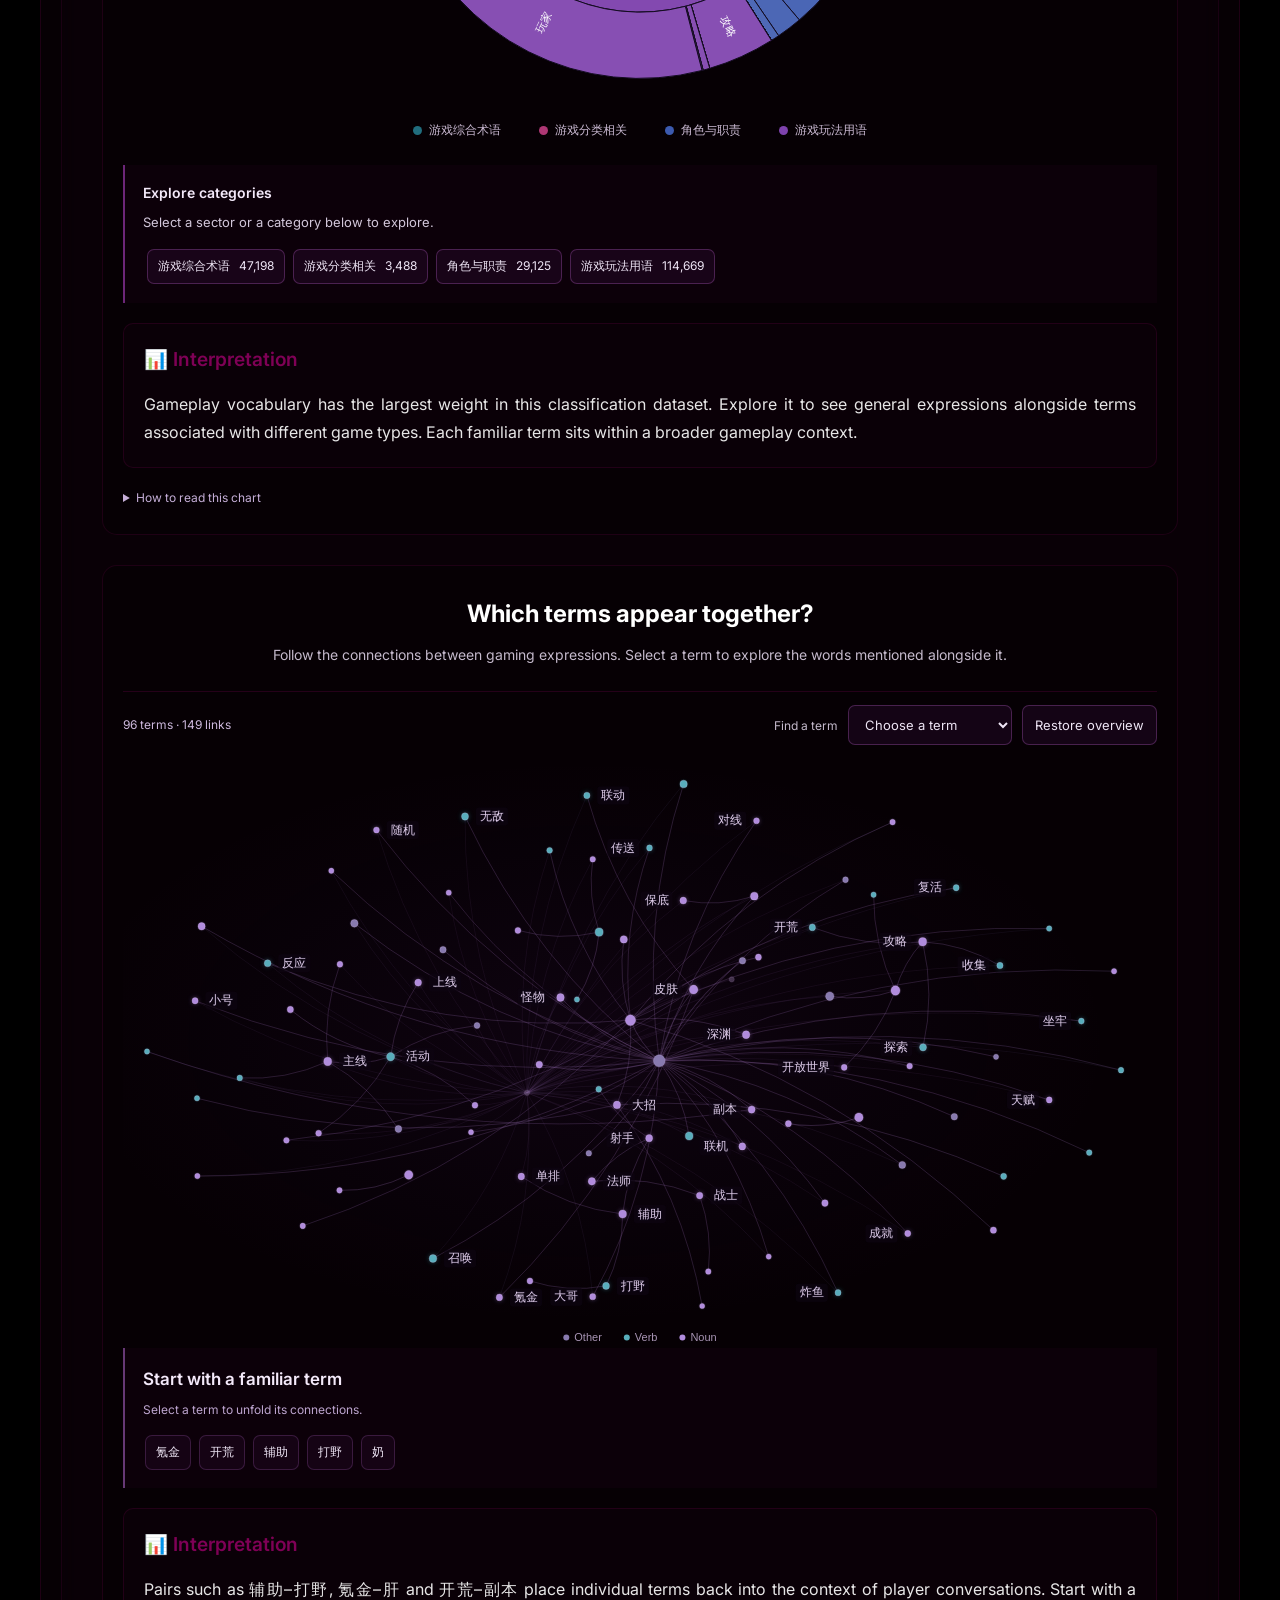
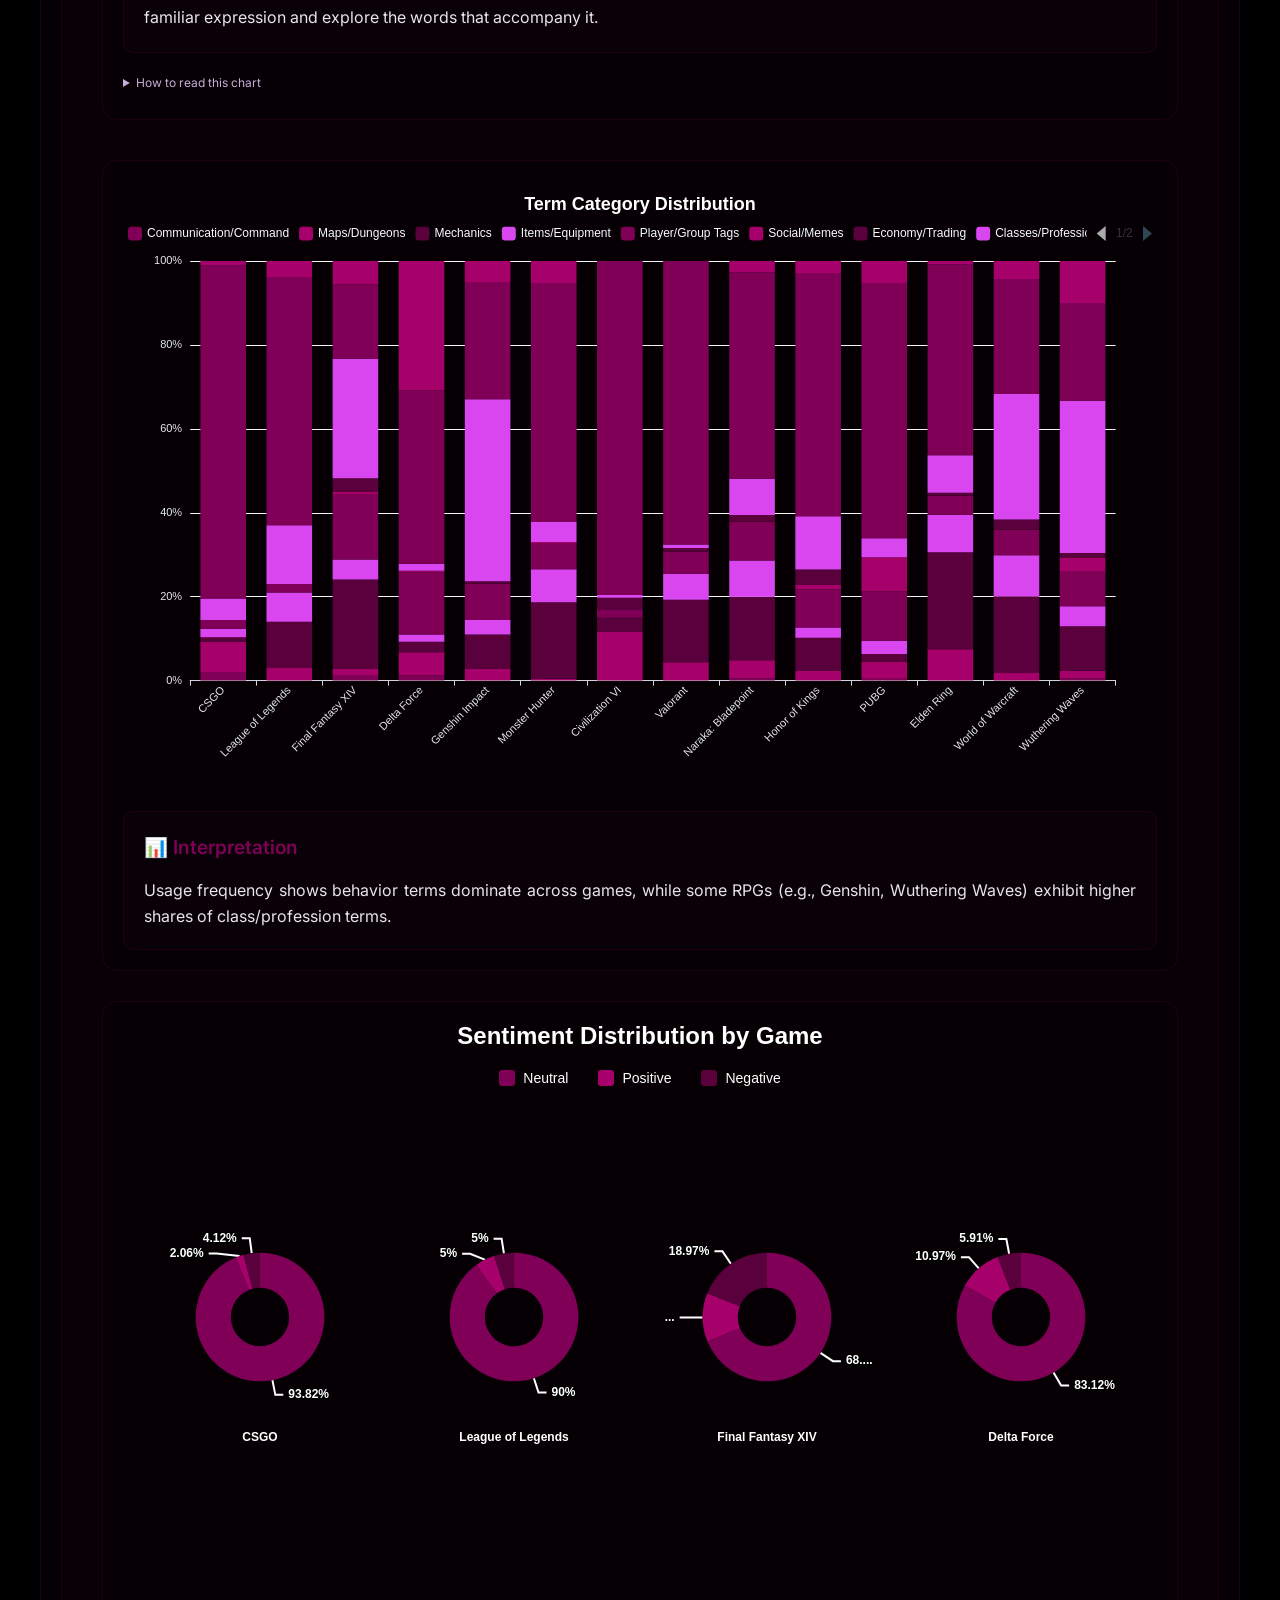
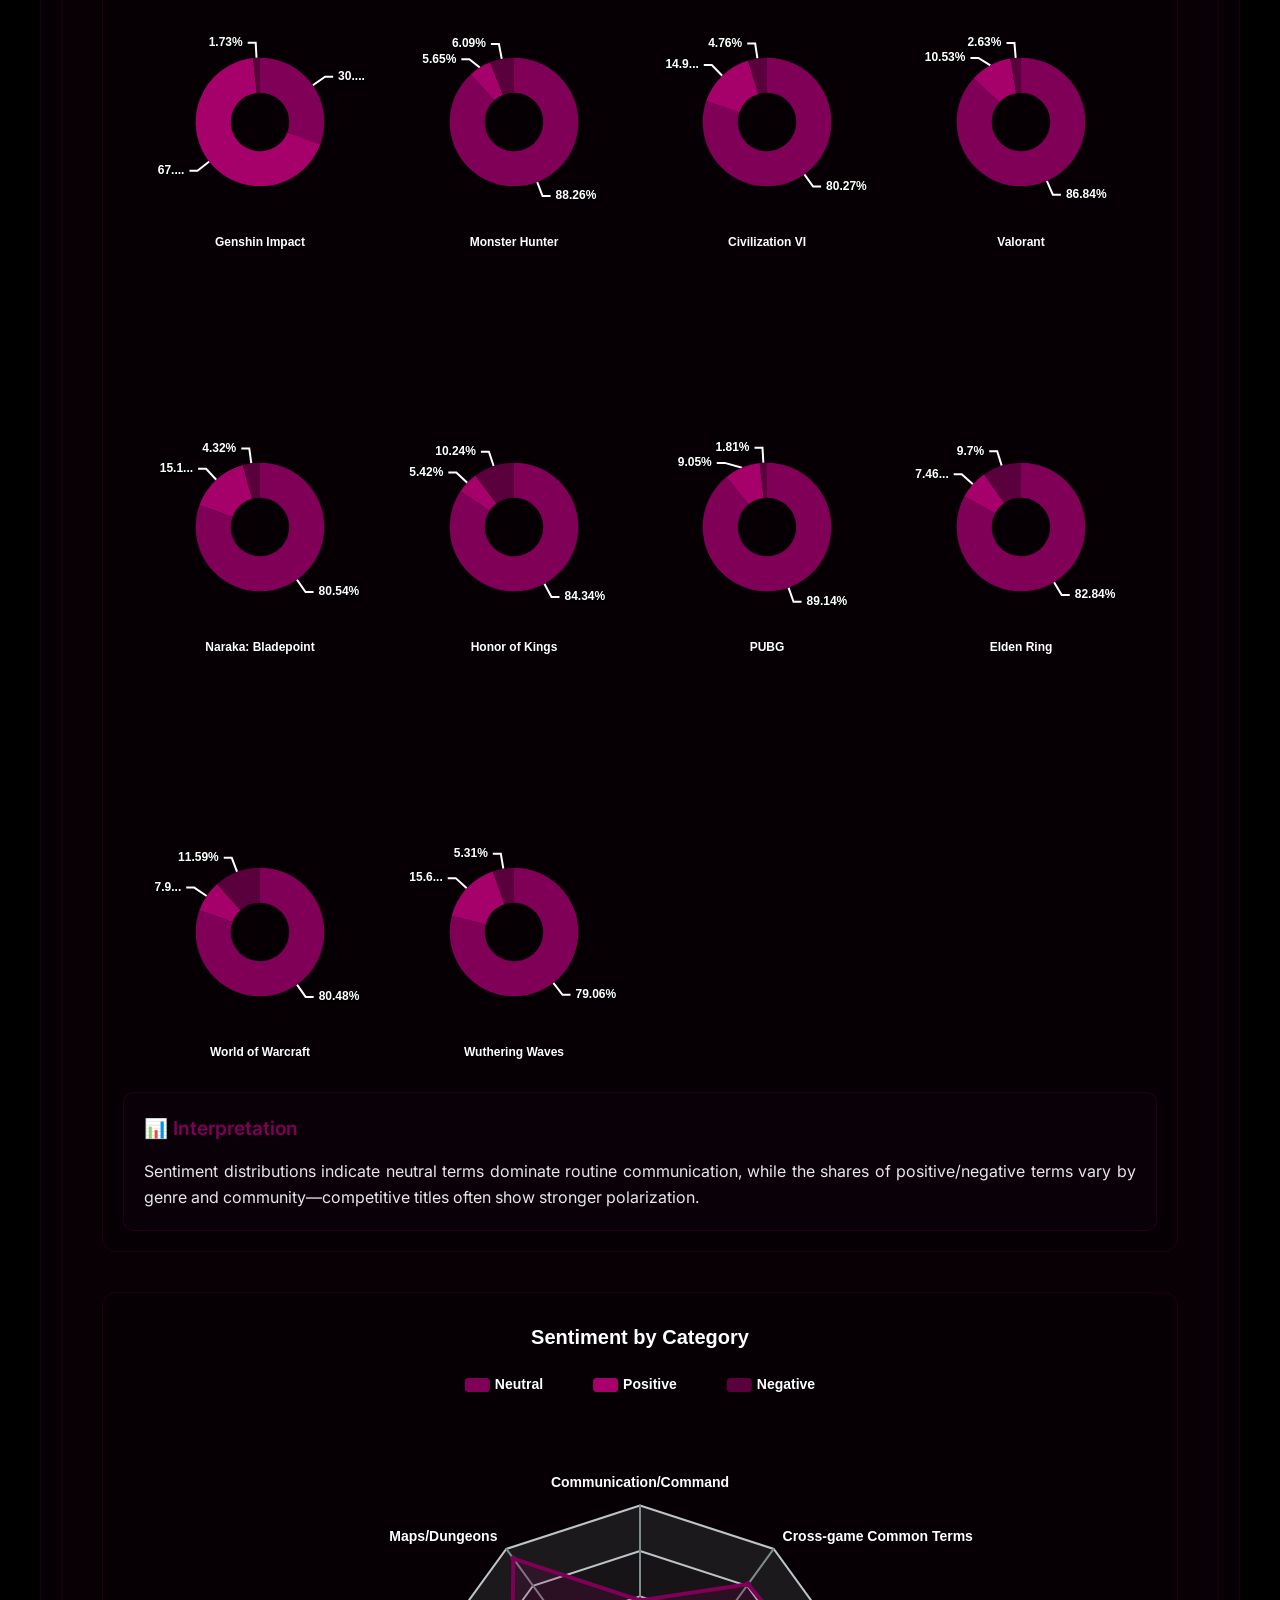
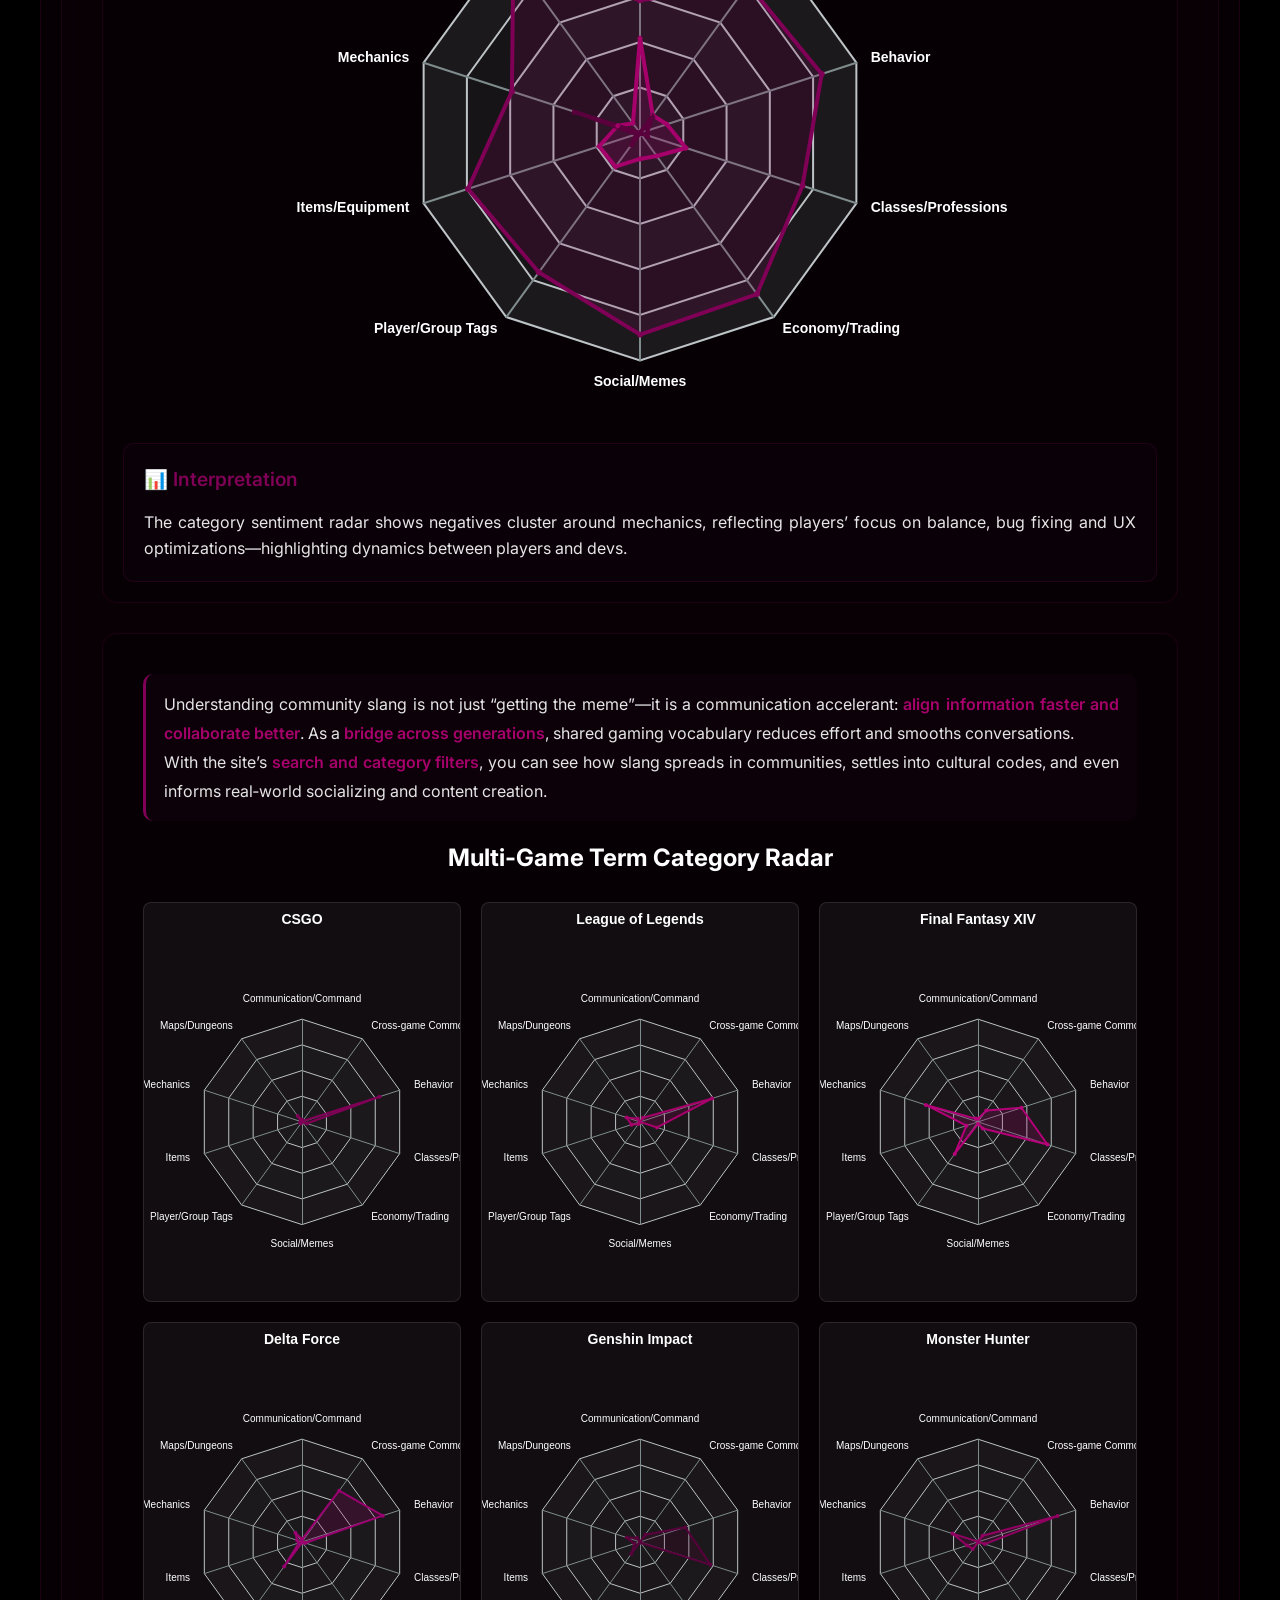
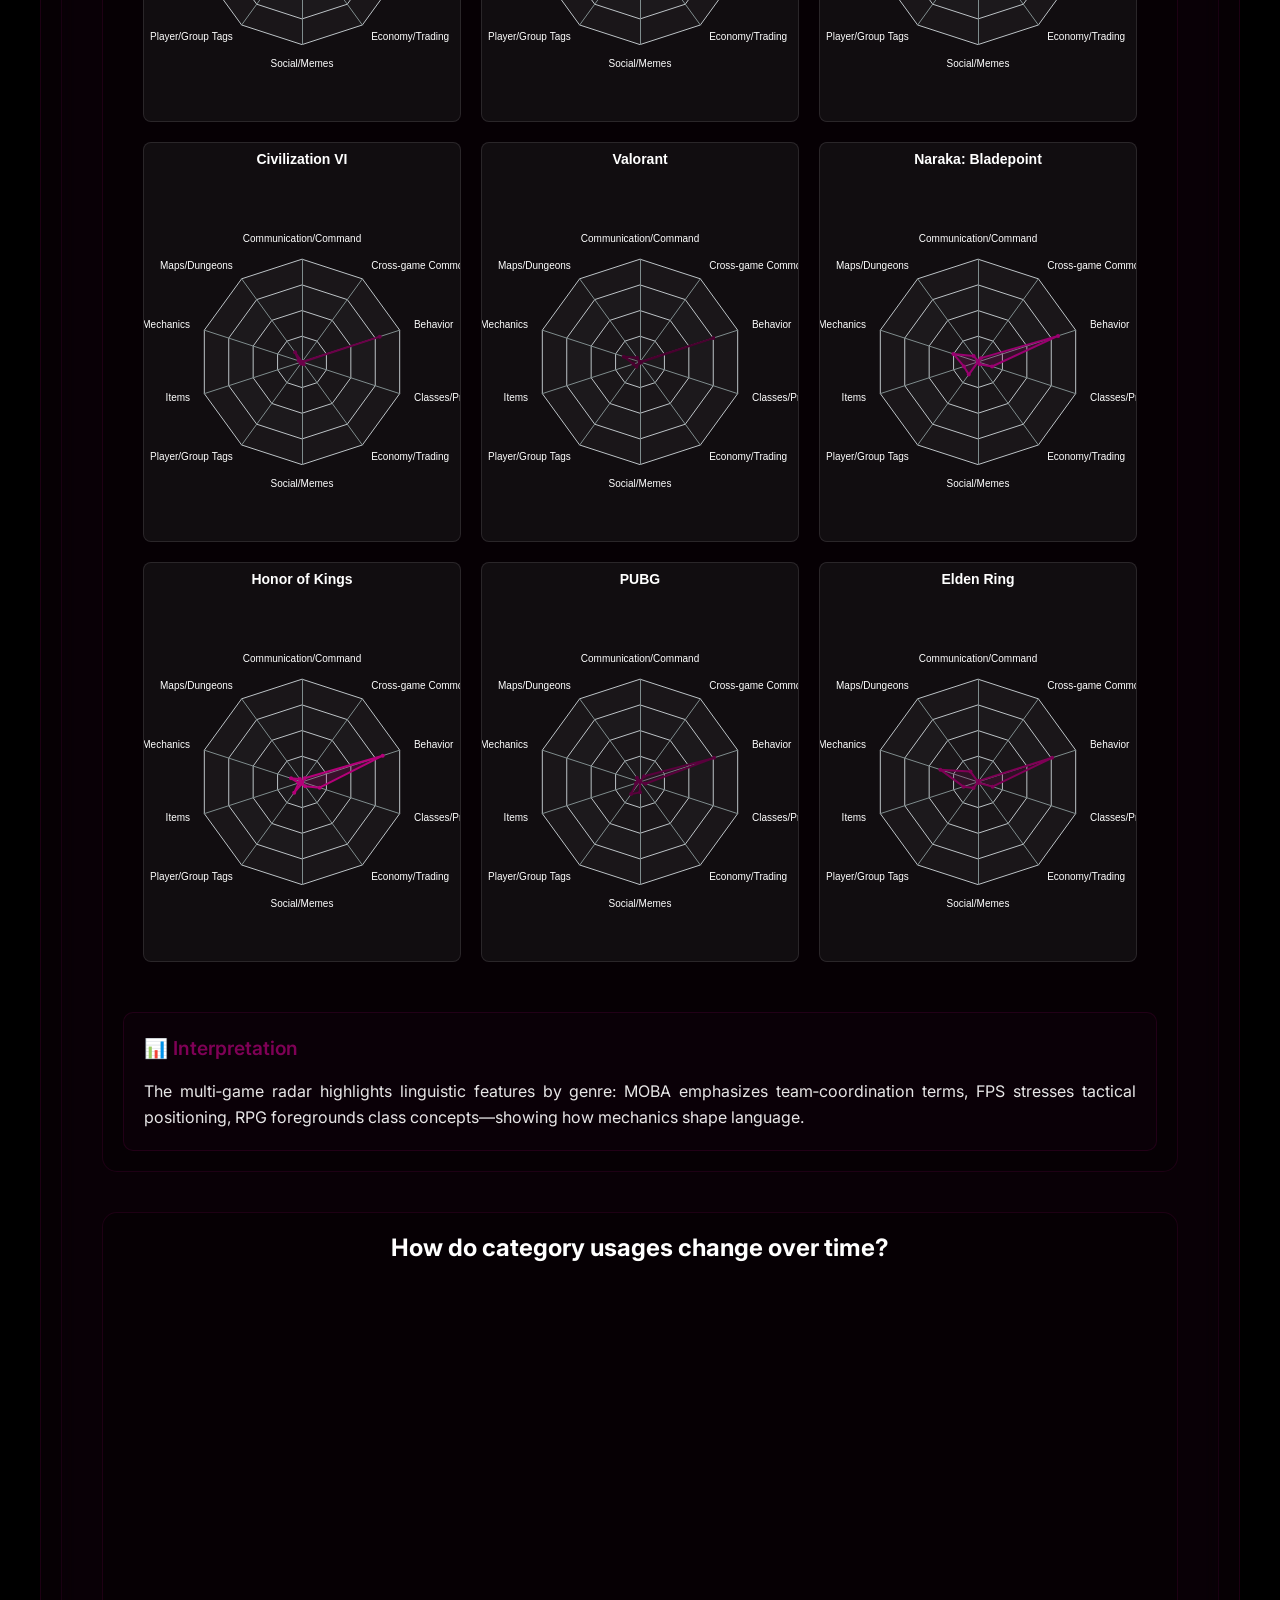
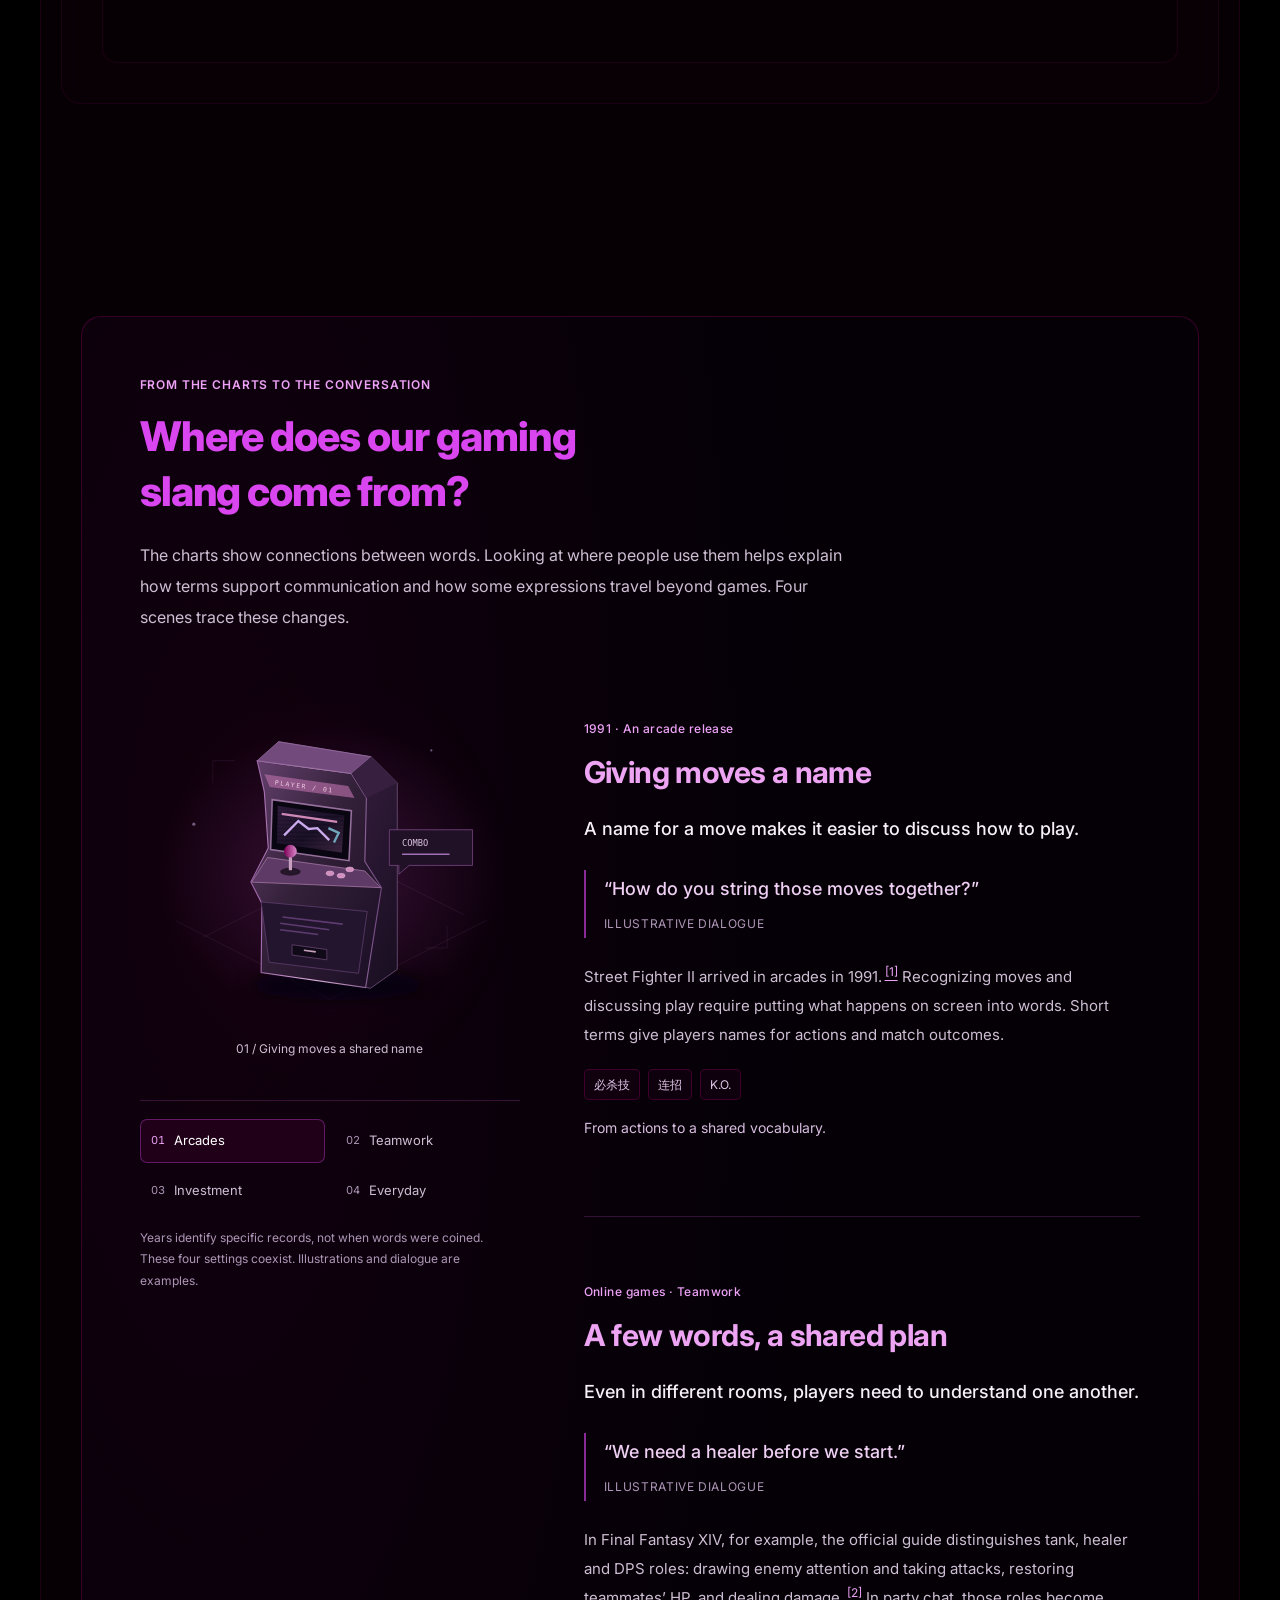
==== commit 2fe4c101: "Fix localized empty-example rendering and cover both languages" ====
--- a/index.html
+++ b/index.html
@@ -4503,7 +4503,7 @@
                             <div class="ai-section-content ai-examples">
                                 ${examples.map((example, index) =>
                                     `${index + 1}. ${escapeHTML(example)}`
-                                ).join('<br>') || (currentLanguage === 'en' ? 'No examples available.' : '暂无例句')}
+                                ).join('<br>') || (isEnglish ? 'No examples available.' : '暂无例句')}
                             </div>
                         </div>
 
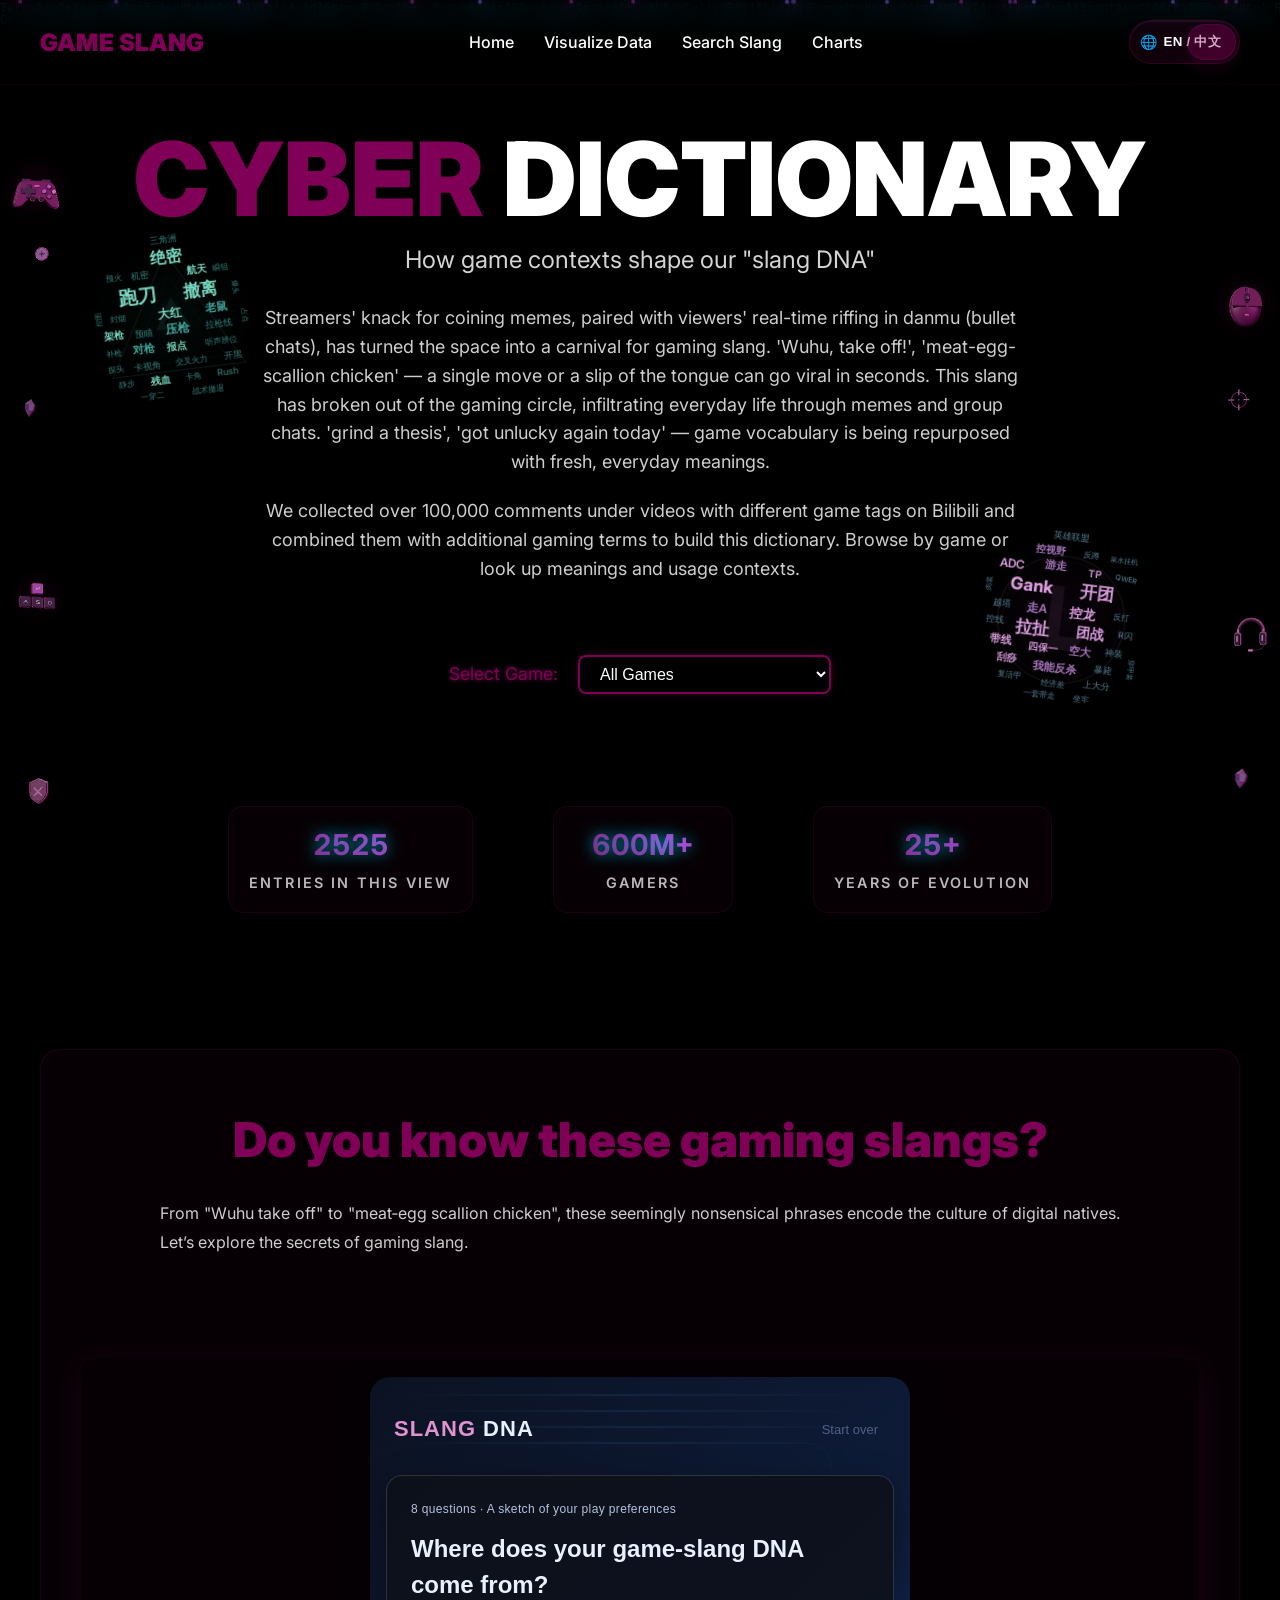
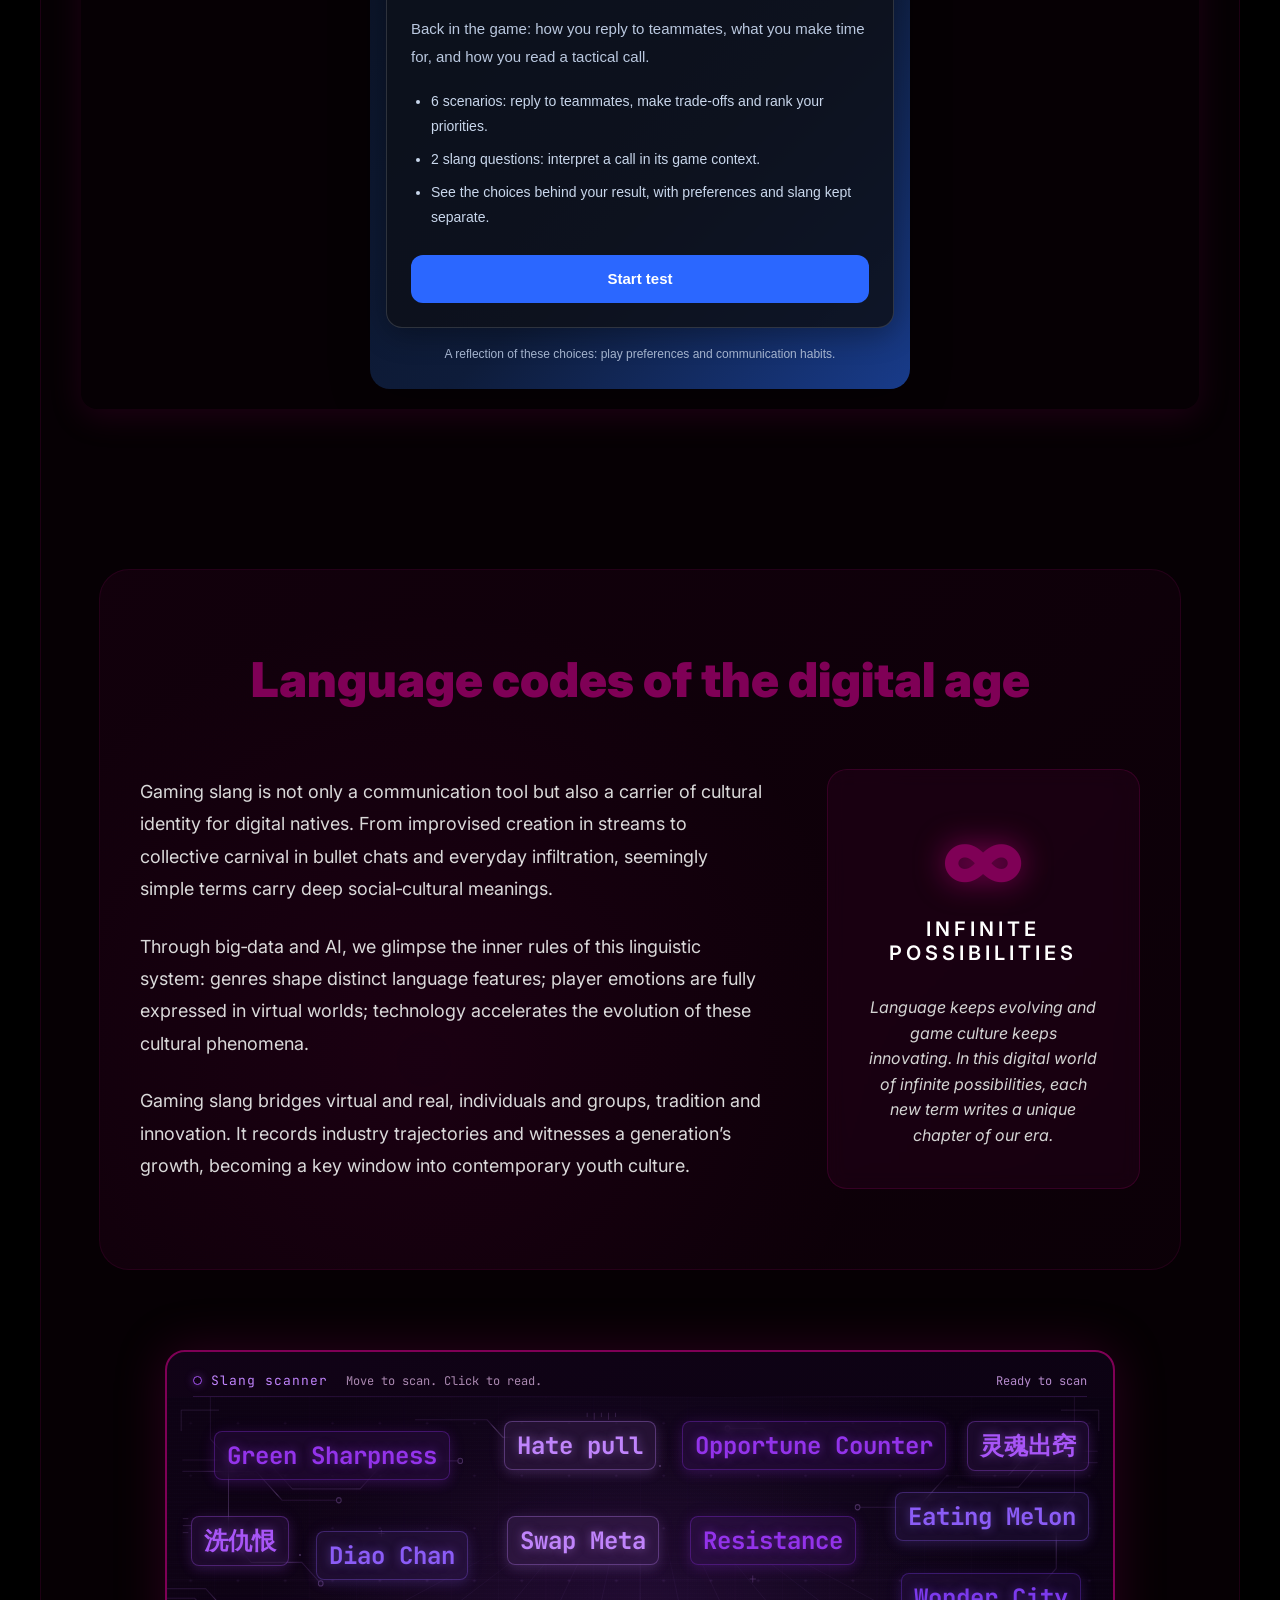
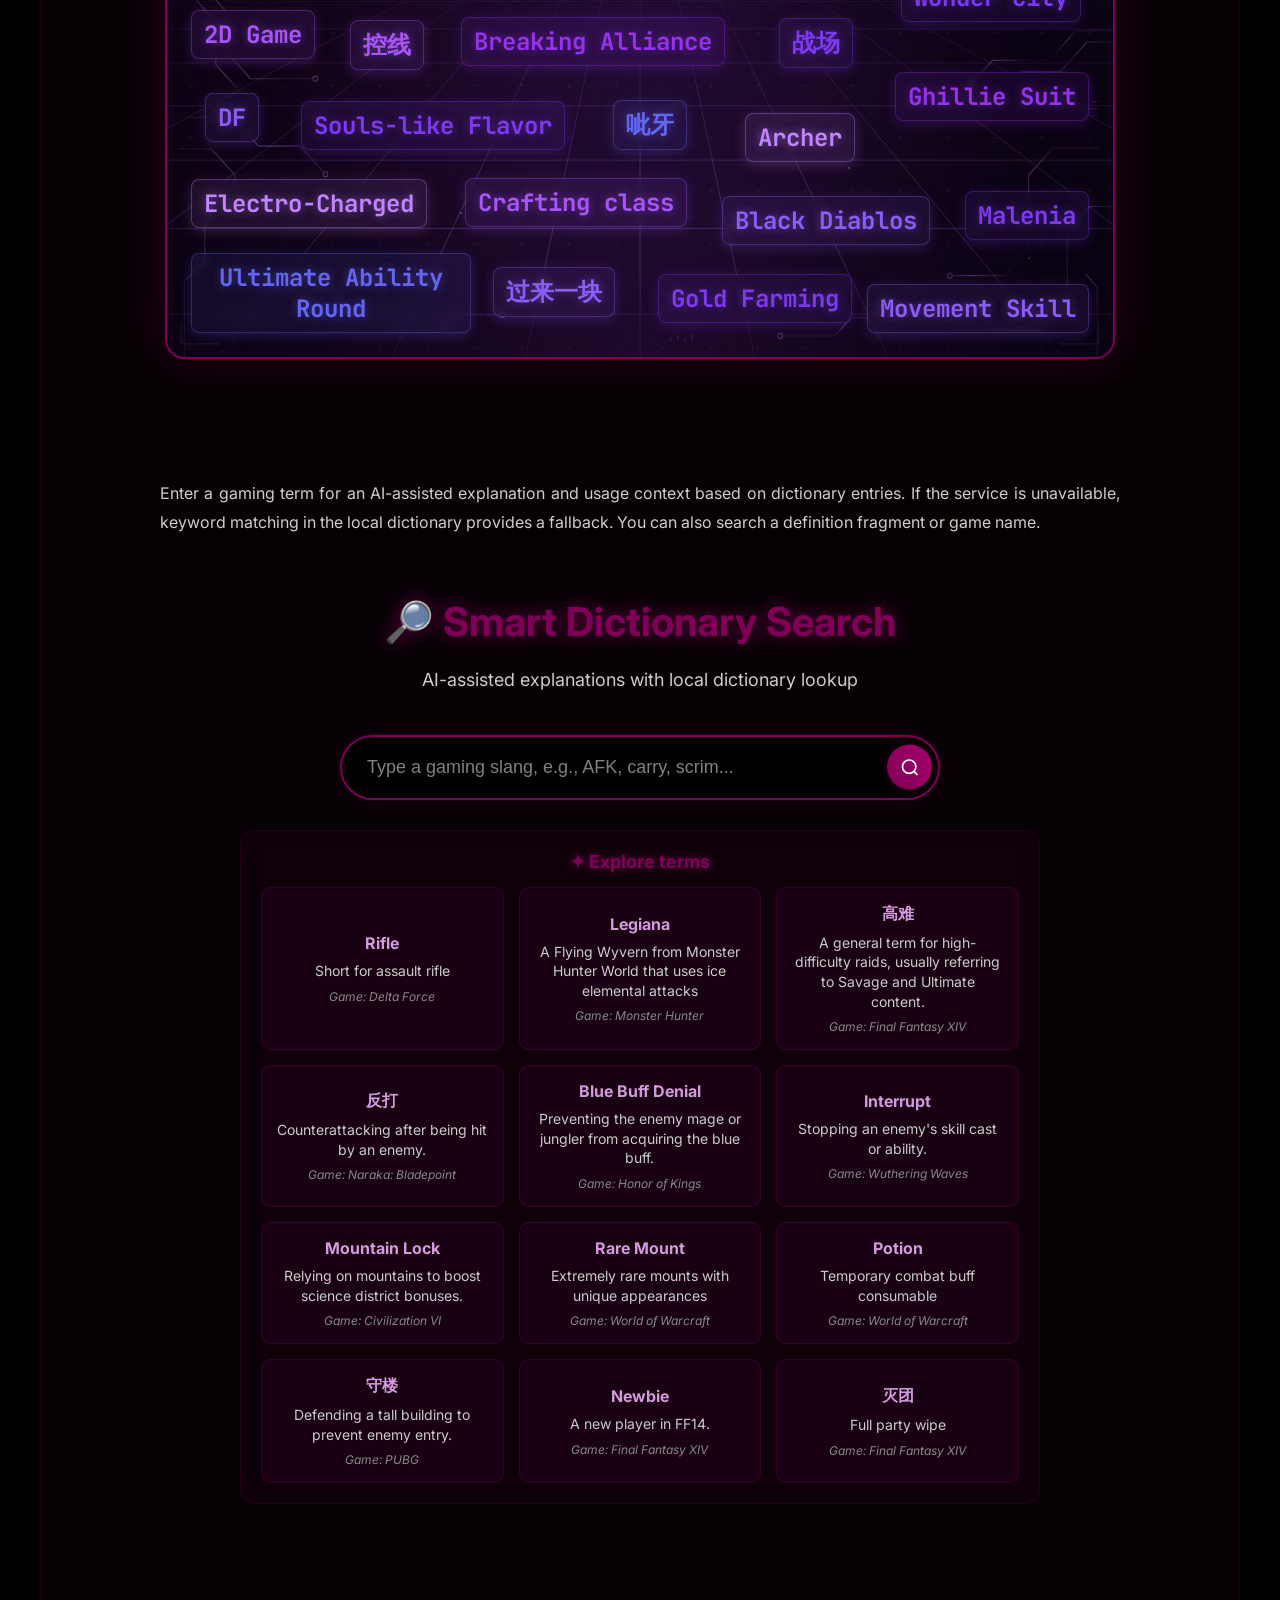
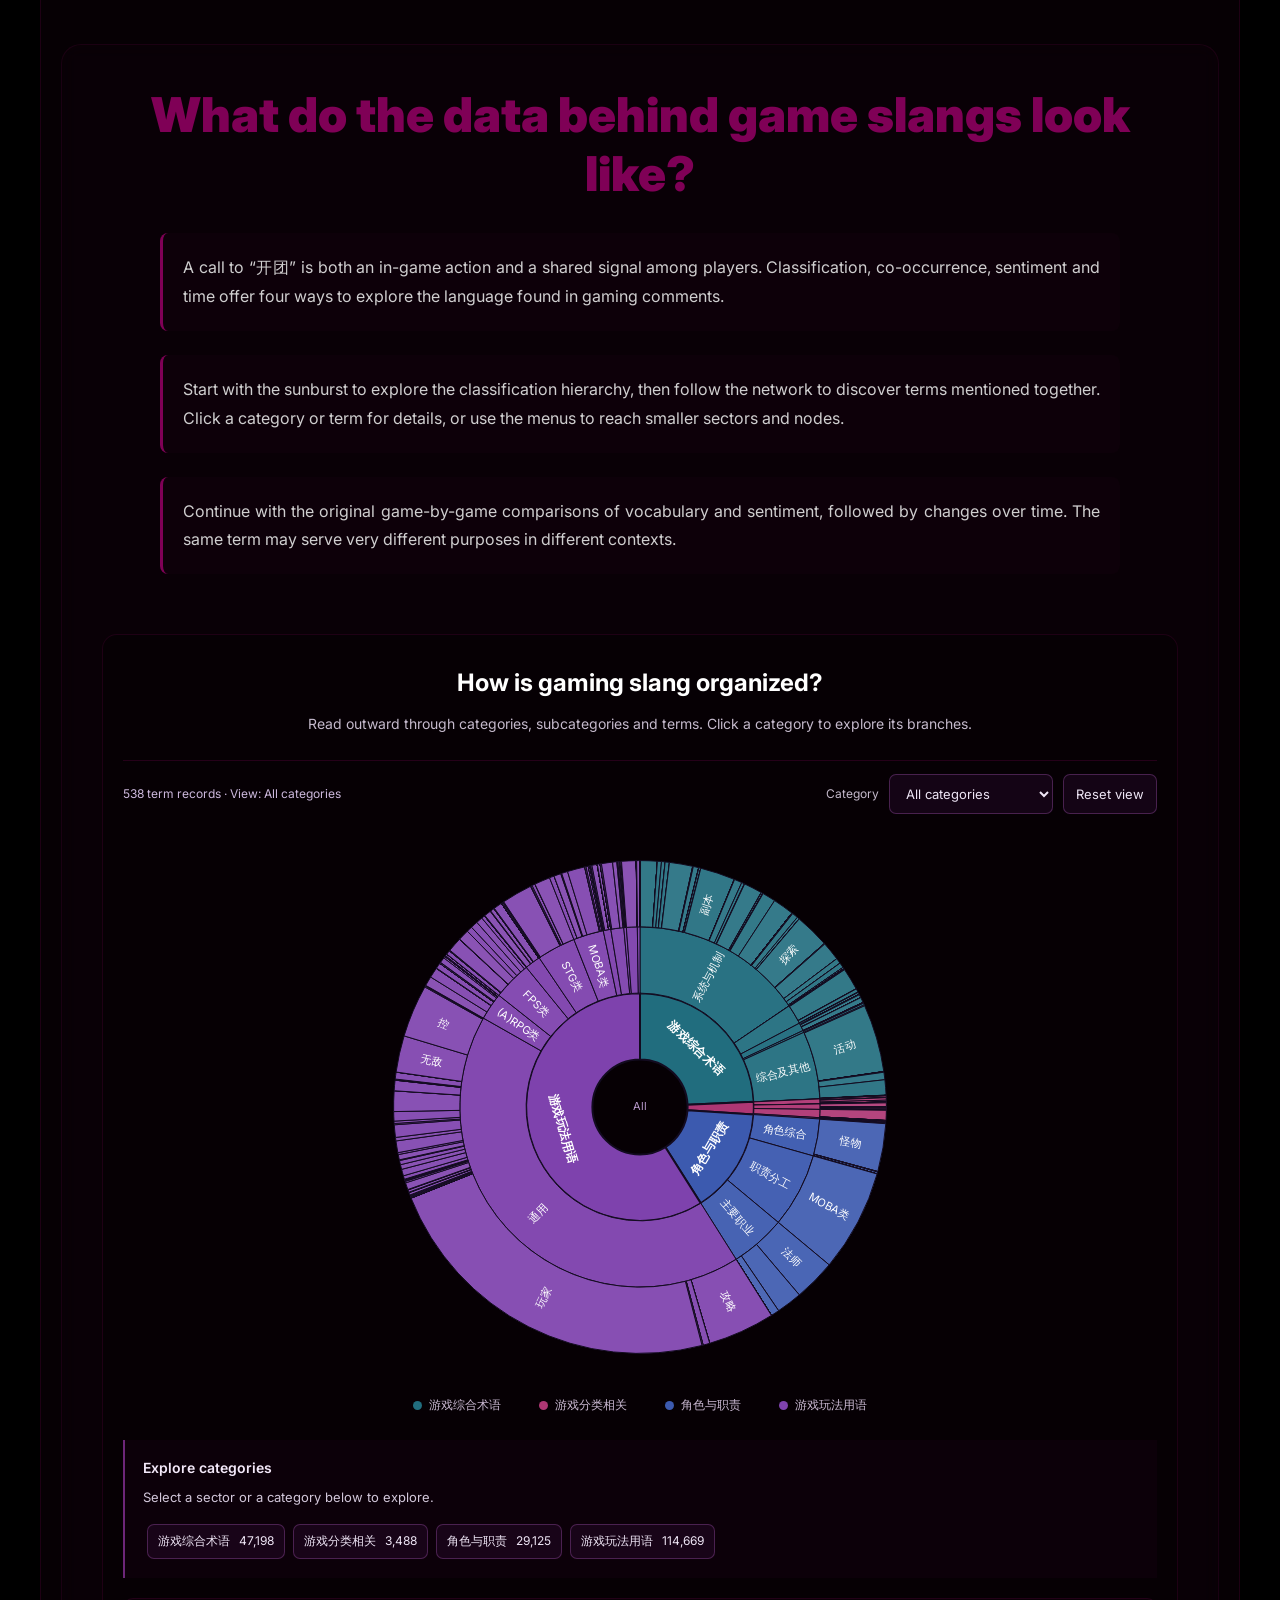
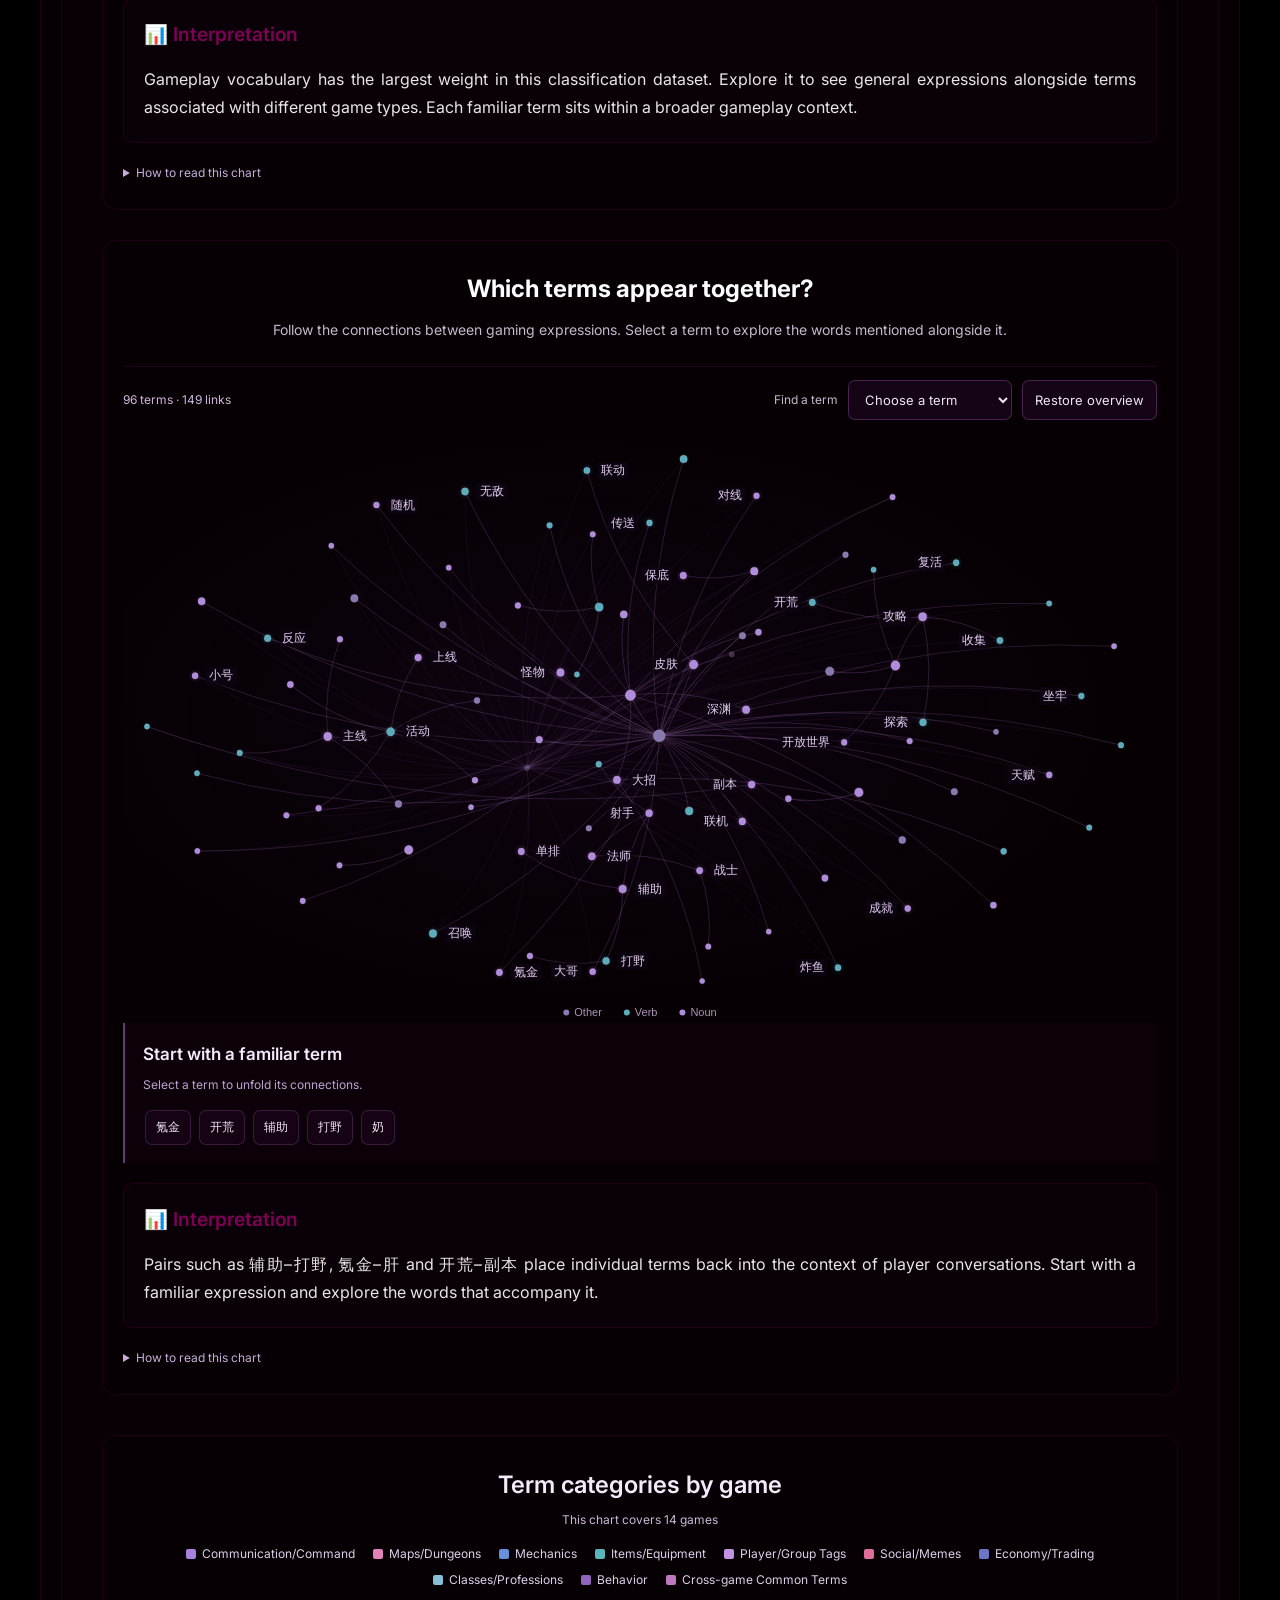
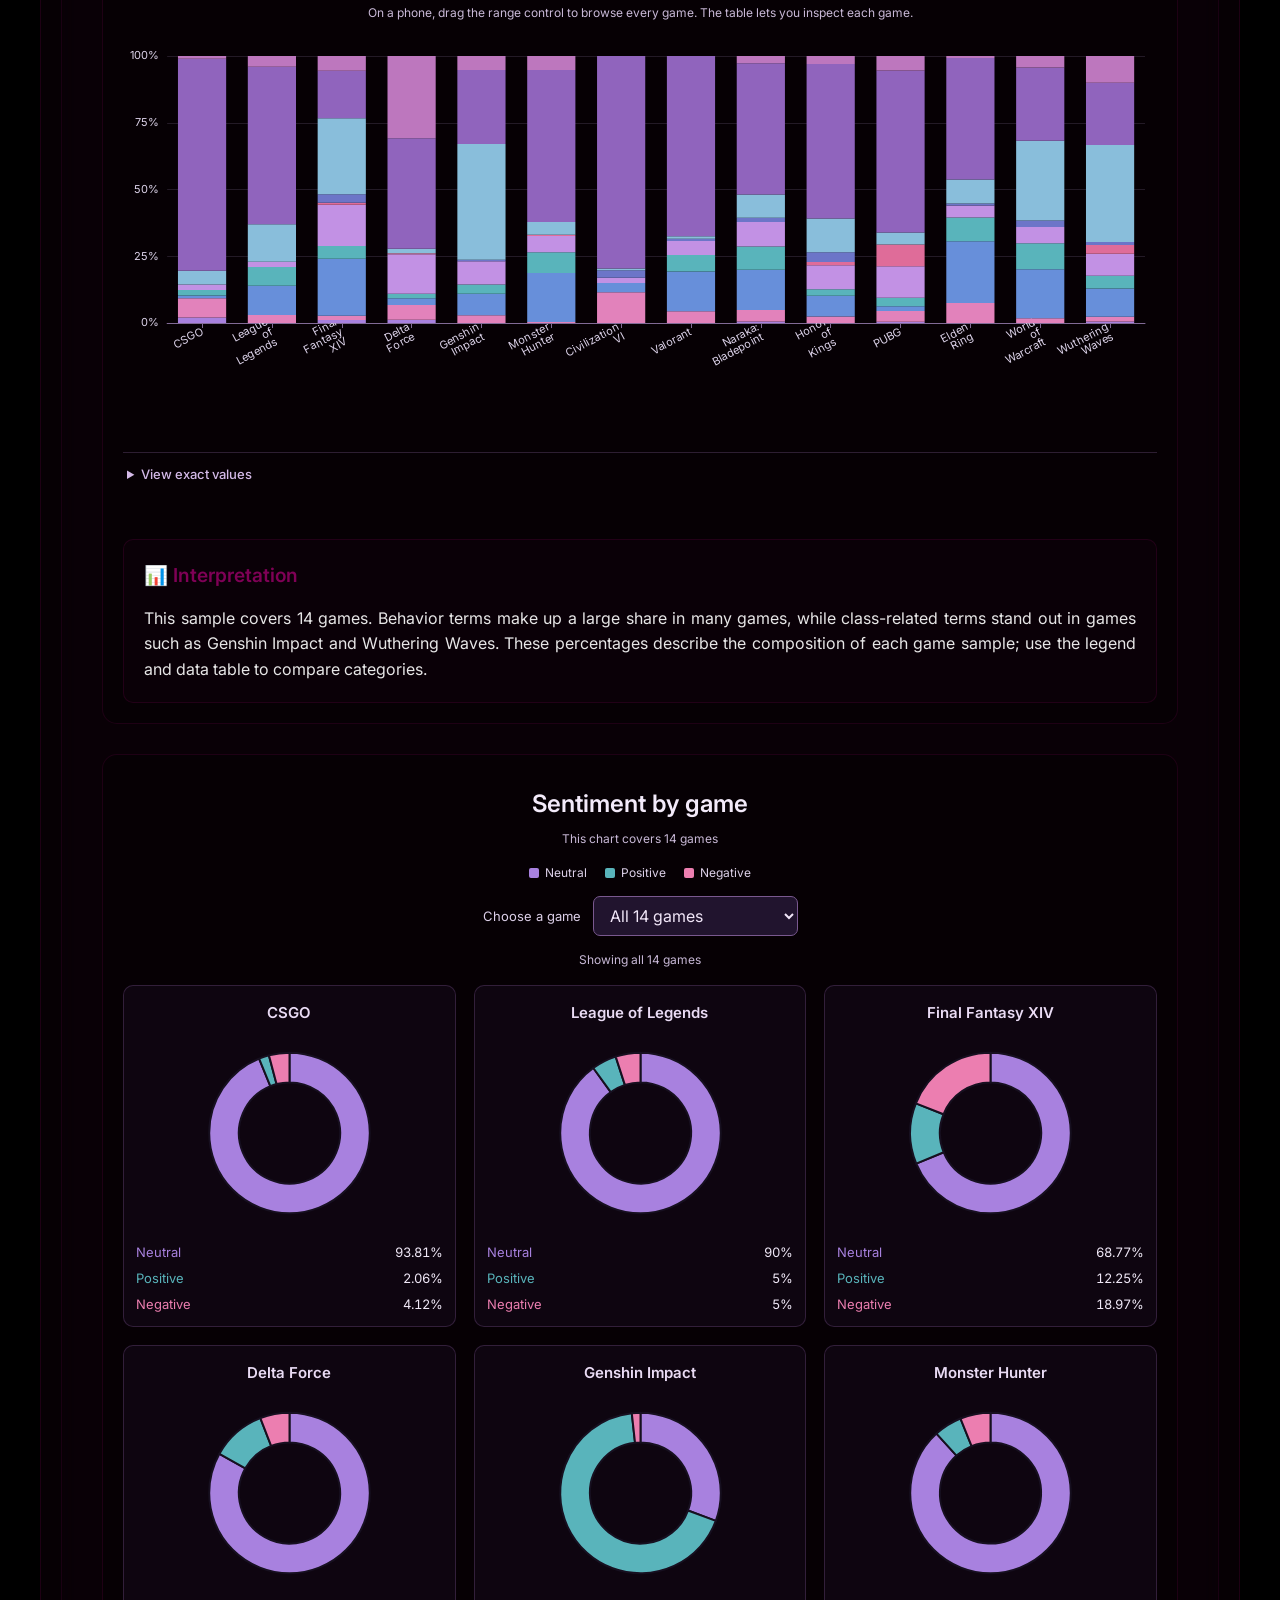
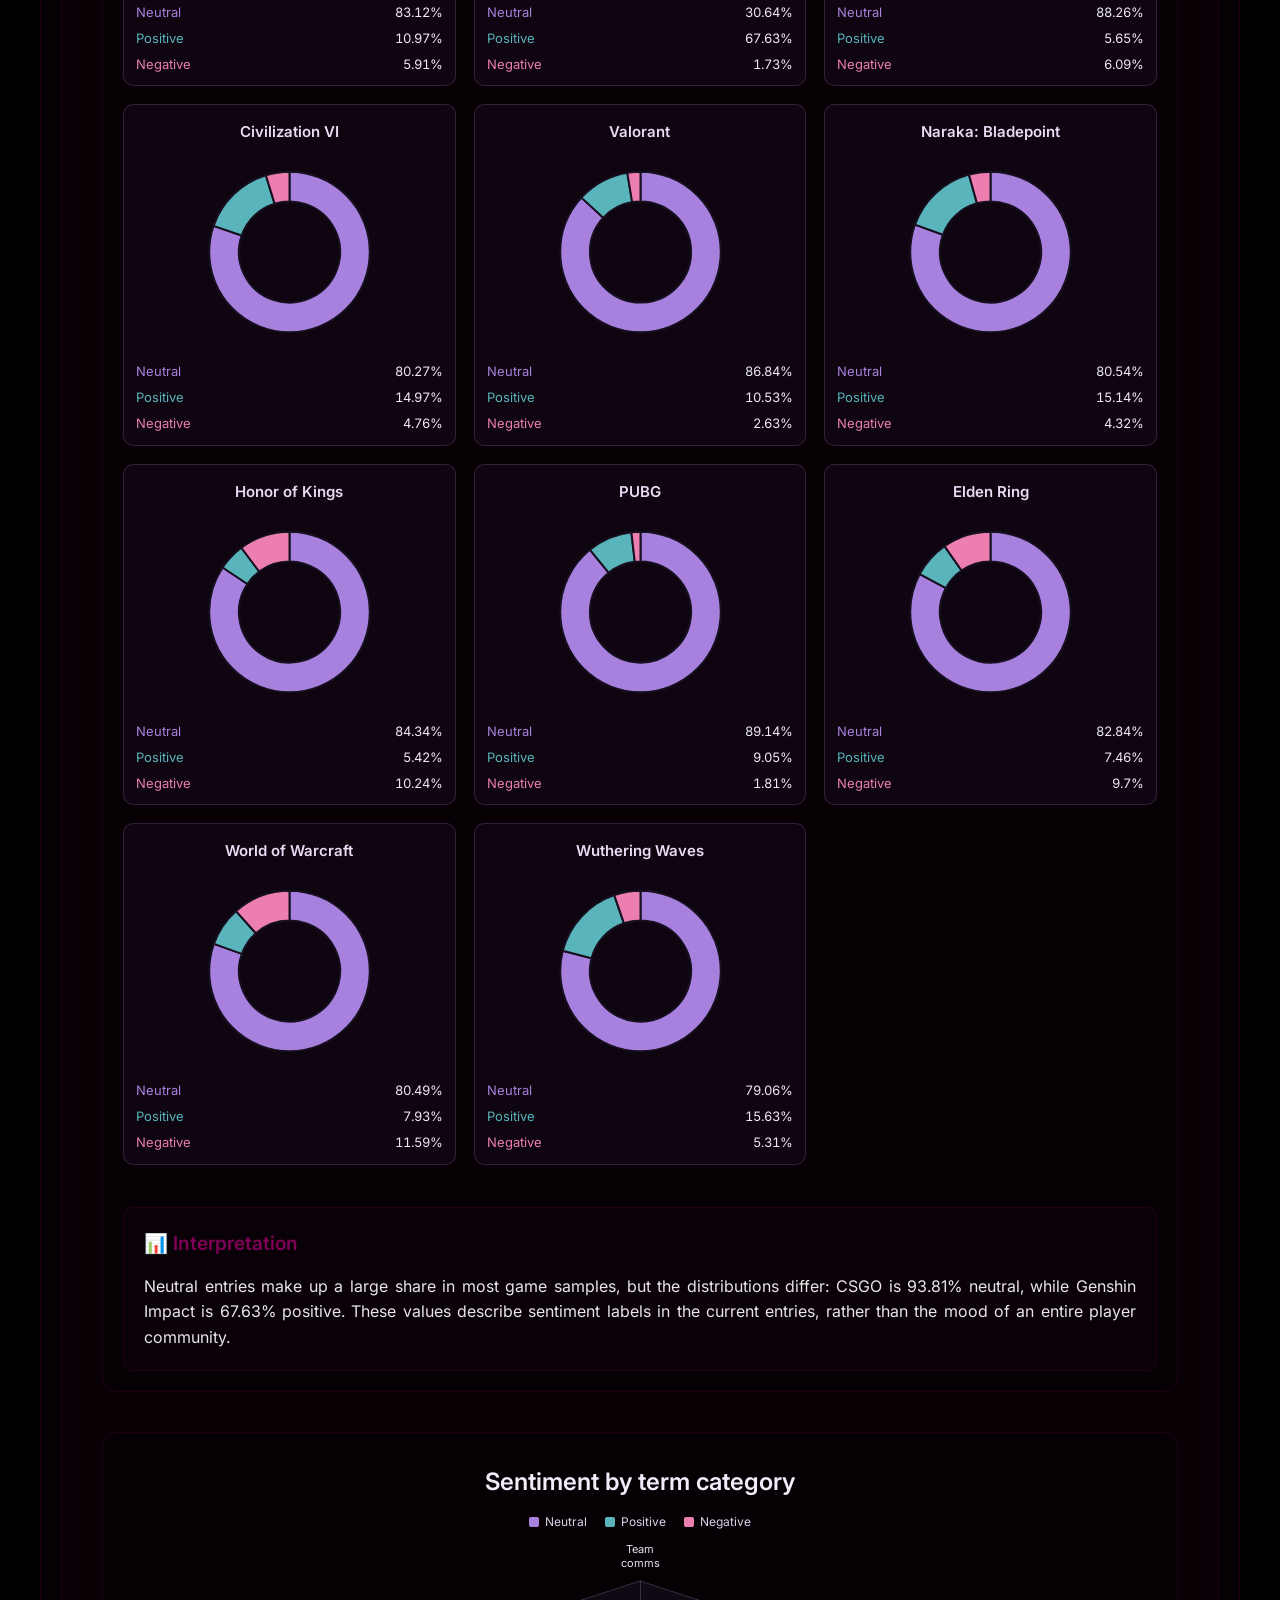
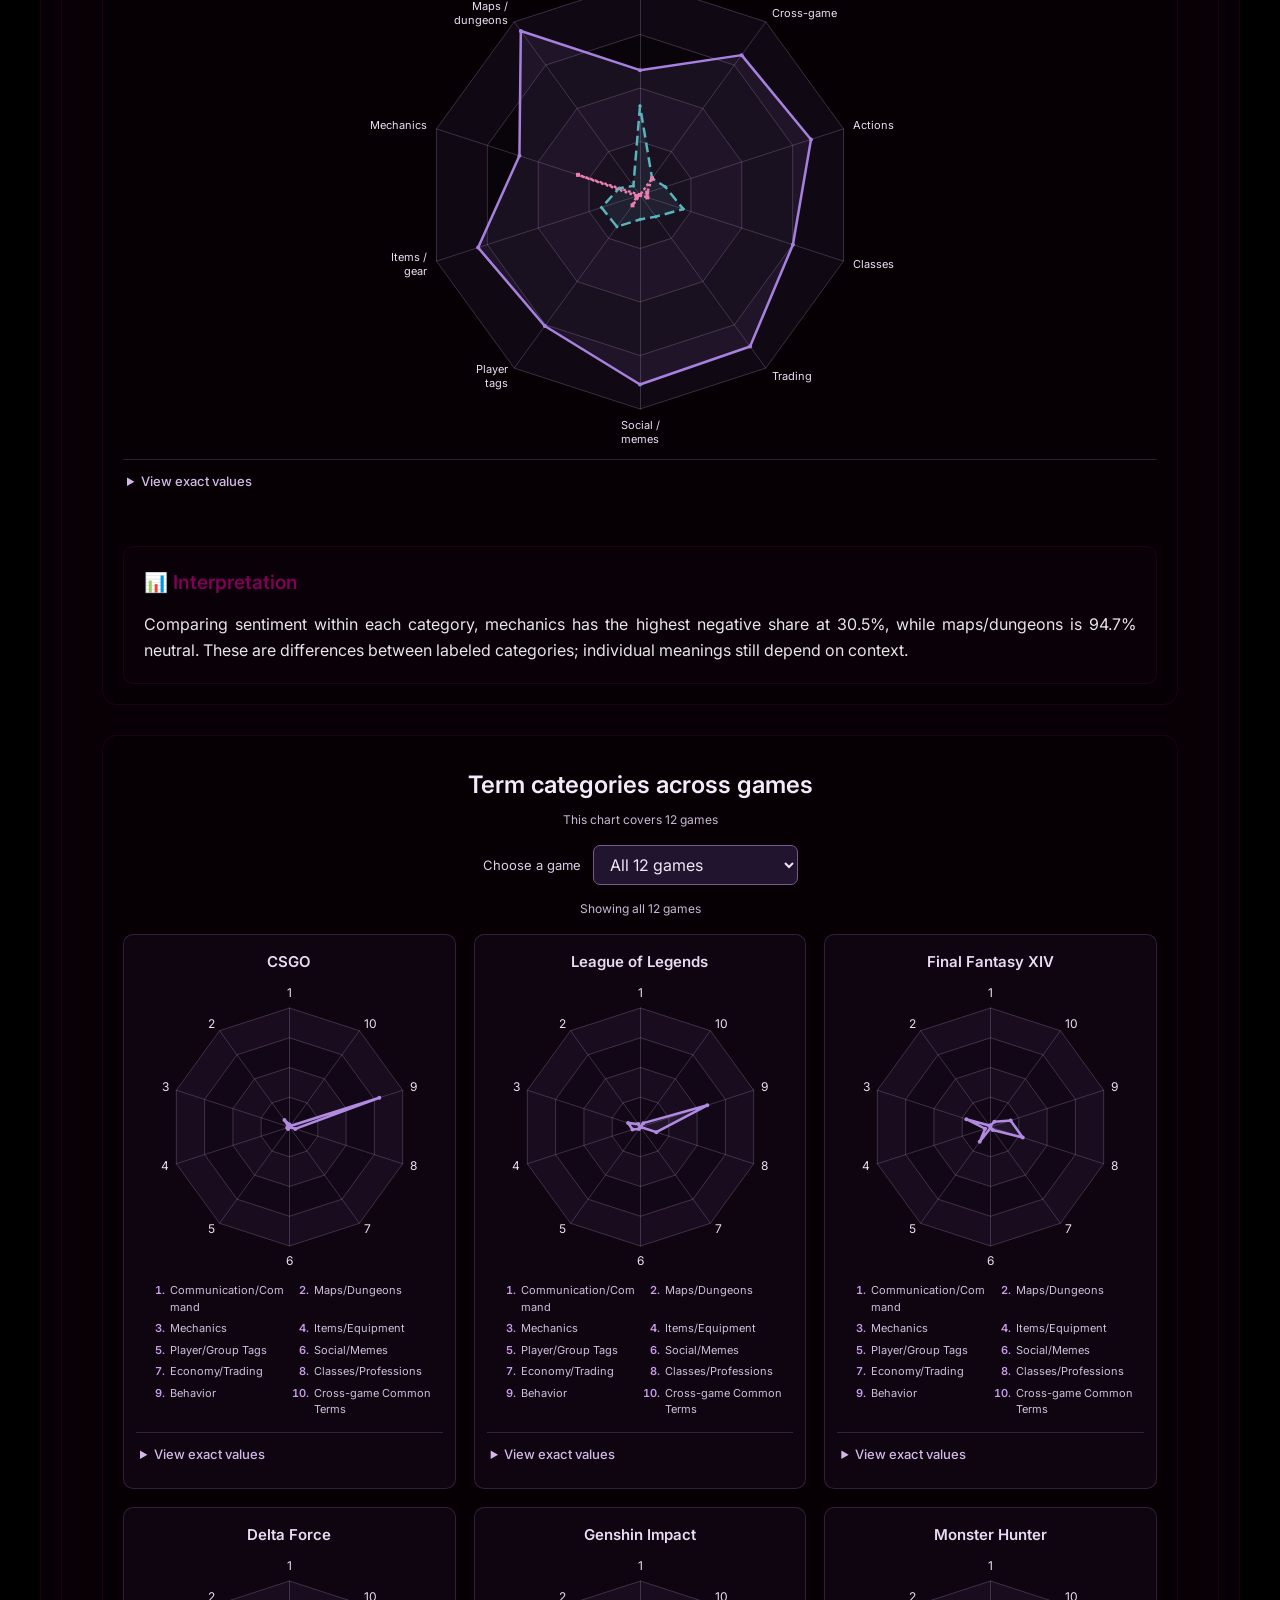
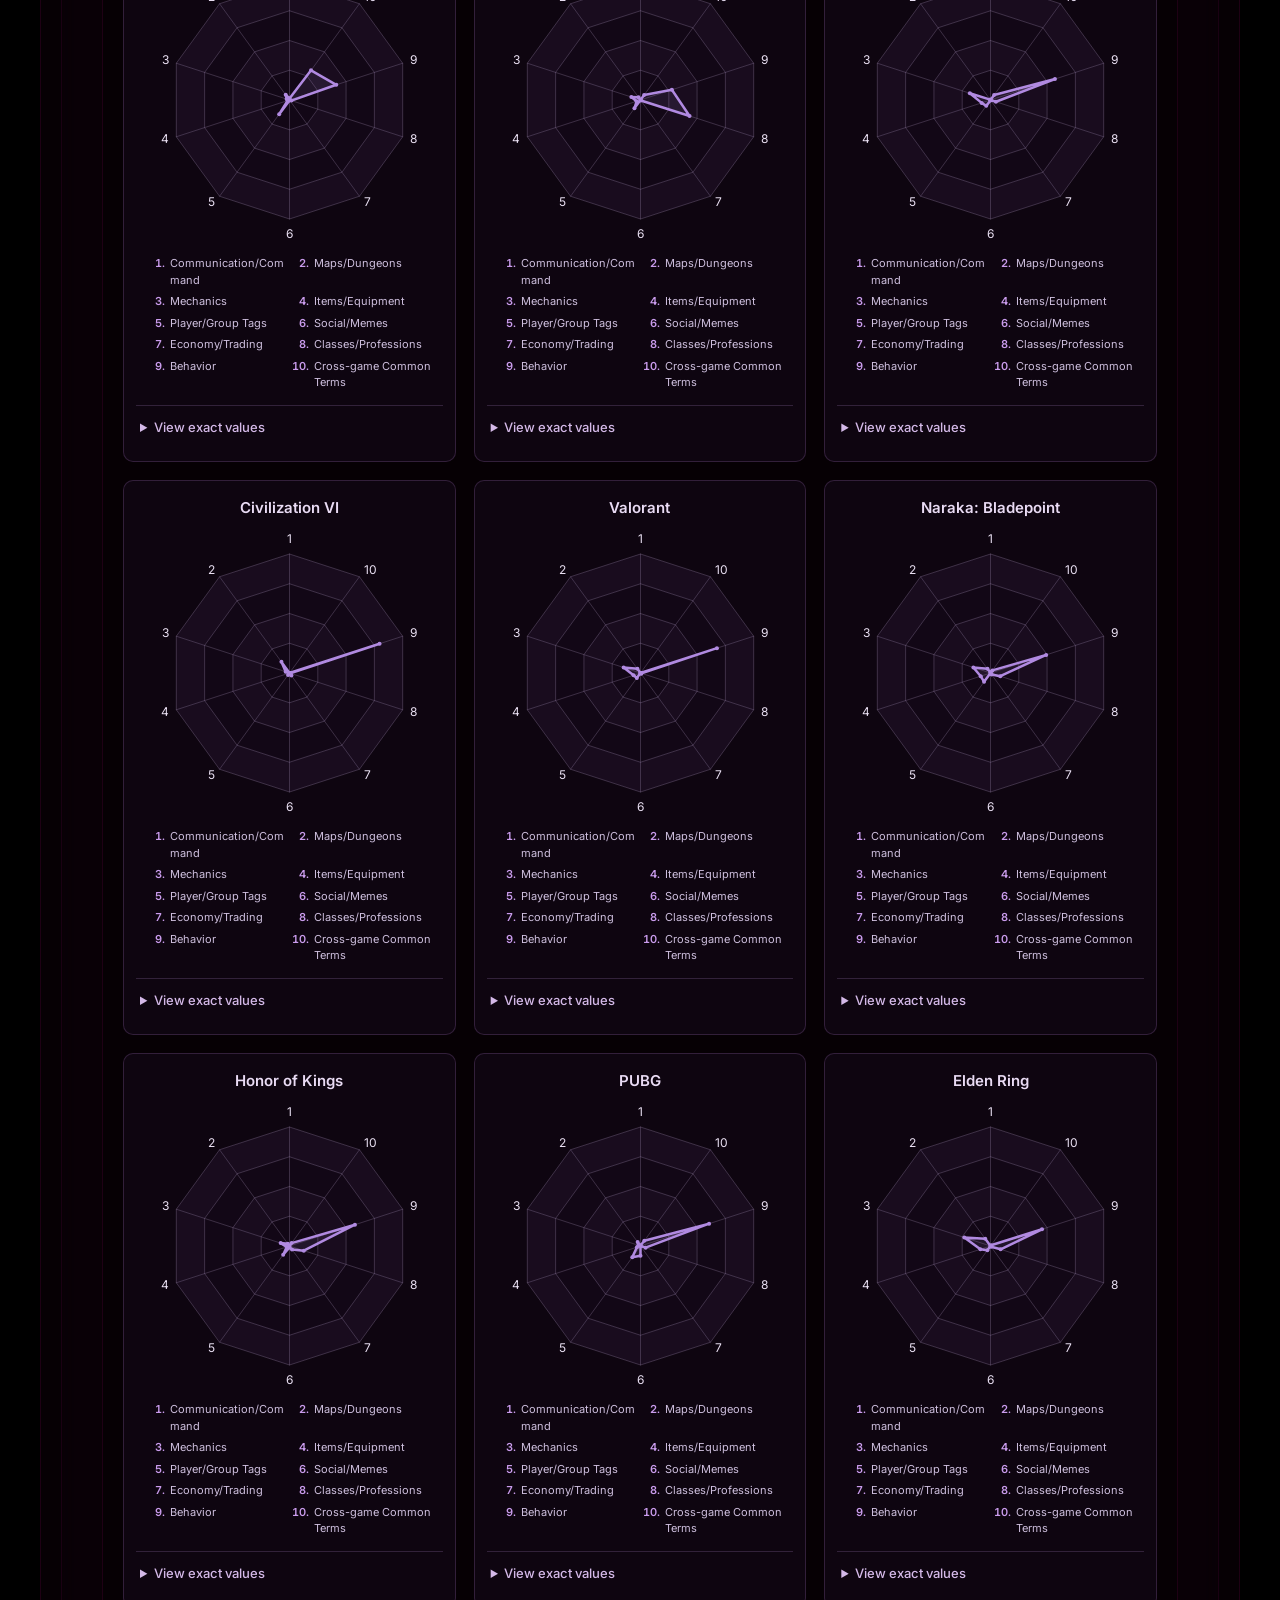
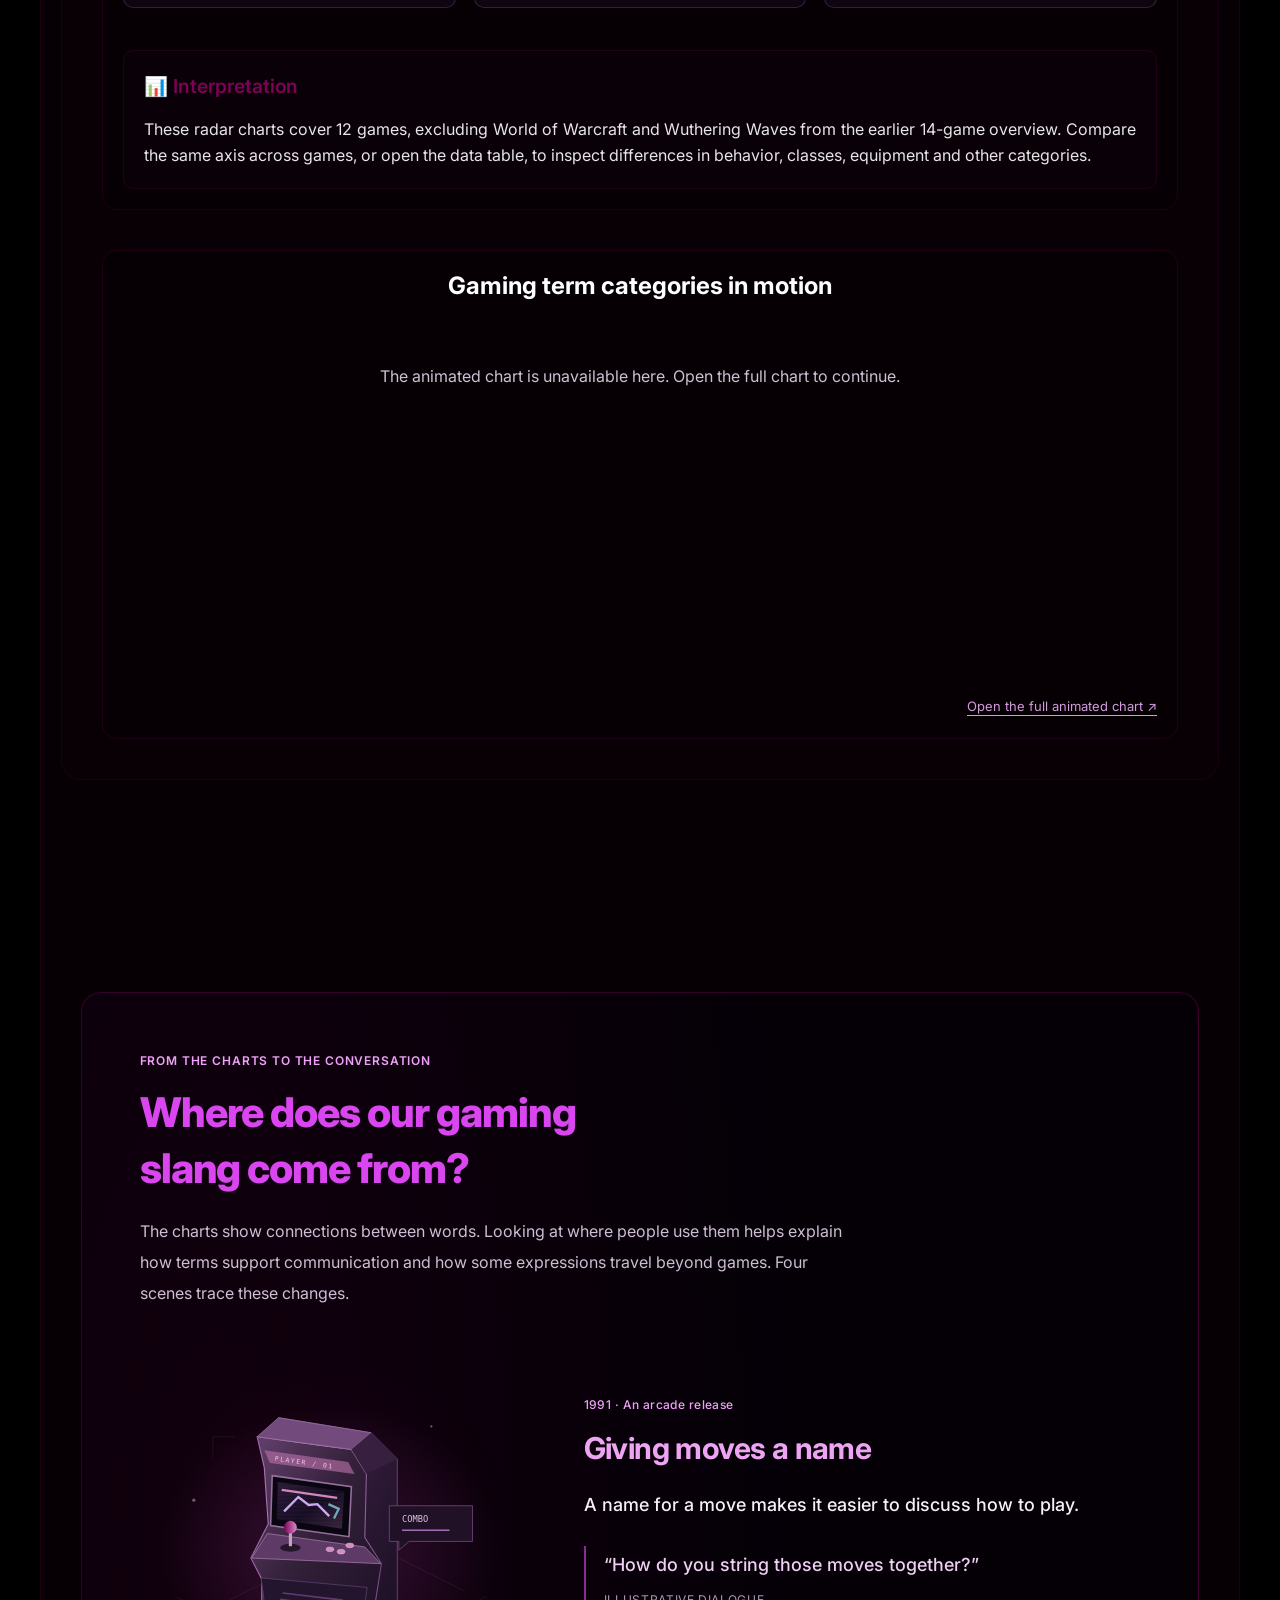
==== commit 71ade1b0: "Improve chart readability, scanner density and bilingual query handling" ====
--- a/index.html
+++ b/index.html
@@ -6,8 +6,7 @@
     <title>赛博词典：游戏场景如何塑造我们的"黑话DNA" | Chinese Gaming Slang Data Visualization</title>
     <link rel="icon" href="data:image/svg+xml,%3Csvg xmlns='http://www.w3.org/2000/svg' viewBox='0 0 64 64'%3E%3Crect width='64' height='64' rx='14' fill='%23000000'/%3E%3Ctext x='50%25' y='56%25' text-anchor='middle' font-size='34' fill='%23d946ef' font-family='Arial,sans-serif'%3EG%3C/text%3E%3C/svg%3E">
     <link href="https://fonts.googleapis.com/css2?family=Inter:wght@400;500;600;700;800;900&family=JetBrains+Mono:wght@400;500;600;700&display=swap" rel="stylesheet">
-    <script src="assets/vendor/echarts-5.4.3.min.js"></script>
-    <script src="assets/vendor/d3-7.9.0.min.js"></script>
+    <script defer src="assets/vendor/echarts-5.4.3.min.js"></script>
     <style>
         * {
             margin: 0;
@@ -2766,6 +2765,7 @@
     <link rel="stylesheet" href="assets/focused-ui.css">
     <link rel="stylesheet" href="assets/word-scanner.css">
     <link rel="stylesheet" href="assets/slang-charts.css">
+    <link rel="stylesheet" href="assets/legacy-charts.css">
     <link rel="stylesheet" href="assets/history-chapter.css">
     <script defer src="assets/history-chapter.js"></script>
     <script defer src="assets/word-scanner-core.js"></script>
@@ -2774,6 +2774,7 @@
     <script defer src="assets/focused-app.js"></script>
     <script defer src="assets/culture-exhibit.js"></script>
     <script defer src="assets/home-refinements.js"></script>
+    <script defer src="assets/page-refinements.js"></script>
     <script defer src="assets/living-wordclouds.js"></script>
     <script defer src="assets/decorative-props.js"></script>
 </head>
@@ -2808,11 +2809,11 @@
     <!-- Hero Section -->
     <section class="hero" id="home">
         <!-- 词云图装饰 -->
-        <div class="word-cloud-container word-cloud-left">
-            <img src="assets/三角洲词云.png" alt="三角洲词云" class="word-cloud-img">
+        <div class="word-cloud-container word-cloud-left" data-fallback-src="assets/三角洲词云.png" data-fallback-alt="三角洲词云">
+            <noscript><img src="assets/三角洲词云.png" alt="三角洲词云" class="word-cloud-img" loading="lazy" decoding="async"></noscript>
         </div>
-        <div class="word-cloud-container word-cloud-right">
-            <img src="assets/lol词云.png" alt="LOL词云" class="word-cloud-img">
+        <div class="word-cloud-container word-cloud-right" data-fallback-src="assets/lol词云.png" data-fallback-alt="LOL词云">
+            <noscript><img src="assets/lol词云.png" alt="LOL词云" class="word-cloud-img" loading="lazy" decoding="async"></noscript>
         </div>
 
         <h1 class="hero-title">
@@ -2825,9 +2826,7 @@
             <p class="hero-intro" data-i18n="hero.intro1">
                 主播的造梗能力与弹幕的即时玩梗，形成了'黑话'的狂欢广场。'芜湖起飞'、'肉蛋葱鸡'……一个操作，一个口误，都能在瞬间成为全网热词。“黑话”从游戏圈破壁，通过表情包和群聊入侵日常。'肝论文'、'今天又非了'——游戏词汇被赋予了全新的生活化内涵。
             </p>
-            <p class="hero-intro" data-i18n="hero.intro2">
-                我们在国内最大的游戏玩家聚集地之一的Bilibili（B站）爬取了不同游戏tag的视频下超过10万条评论，结合大家自行添加的游戏“黑话”，整理出了一份实时产生、实时更新的游戏“黑话词典”。
-            </p>
+            <p class="hero-intro" data-i18n="hero.intro2">我们在 Bilibili（B站）不同游戏 tag 的视频下采集了超过10万条评论，并结合补充的游戏黑话，整理成这份游戏黑话词典。你可以按游戏浏览词条，也可以查询它们的含义与使用场景。</p>
         </div>
 
         <!-- 游戏选择器 -->
@@ -2841,7 +2840,7 @@
         <div class="stats">
             <div class="stat">
                 <span class="stat-number" id="totalSlangs">0</span>
-                <span class="stat-label" data-i18n="stats.slangs">黑话词汇</span>
+                <span class="stat-label" data-i18n="stats.slangs">当前收录条目</span>
             </div>
             <div class="stat">
                 <span class="stat-number" data-i18n="stats.gamersValue">6亿+</span>
@@ -2911,15 +2910,15 @@
                 <!-- 第二个Section: AI智能查询 -->
                 <div class="search-section" id="search-section">
                     <div class="section-intro">
-                        <p data-i18n="ai.intro">我们基于整理后的游戏黑话词库，构建了本地语义检索系统。输入术语、解释片段或游戏名称后，系统会在词库中匹配相关词条，并展示释义、使用场景、关联游戏与相近词，帮助读者快速理解玩家社群的语言脉络。</p>
+                        <p data-i18n="ai.intro">输入游戏术语，查看 AI 辅助解释与使用场景。解释以收录词条为基础；服务暂不可用时，会切换到本地词库的关键词匹配结果。也可以输入释义片段或游戏名称，寻找相关表达。</p>
                     </div>
                     <div class="search-interface">
                         <h3 class="search-title" data-i18n="ai.title">🔎 智能词典查询</h3>
-                        <p class="search-subtitle" data-i18n="ai.subtitle">输入游戏术语，基于本地词库查看解释和使用场景</p>
+                        <p class="search-subtitle" data-i18n="ai.subtitle">AI 辅助解释，结合本地词库查询</p>
                         <div class="search-container">
-                            <input type="text" class="search-box" placeholder="请输入游戏黑话，如：躺平、卷王、开黑..." id="searchInput" data-i18n-attr="placeholder:ai.placeholder">
-                            <button class="search-btn" id="searchBtn">
-                                <svg width="20" height="20" viewBox="0 0 24 24" fill="none" stroke="currentColor" stroke-width="2">
+                            <input type="text" class="search-box" placeholder="请输入游戏黑话，如：躺平、卷王、开黑..." id="searchInput" maxlength="80" aria-label="查询黑话" data-i18n-attr="placeholder:ai.placeholder">
+                            <button type="button" class="search-btn" id="searchBtn" aria-label="查询黑话" data-i18n-attr="aria-label:ai.searchAction">
+                                <svg aria-hidden="true" width="20" height="20" viewBox="0 0 24 24" fill="none" stroke="currentColor" stroke-width="2">
                                     <circle cx="11" cy="11" r="8"></circle>
                                     <path d="m21 21-4.35-4.35"></path>
                                 </svg>
@@ -2927,13 +2926,13 @@
                         </div>
 
                         <!-- AI加载动画 -->
-                        <div class="ai-loading" id="aiLoading">
+                        <div class="ai-loading" id="aiLoading" role="status" aria-live="polite">
                             <div class="ai-spinner">
                                 <div class="spinner-ring"></div>
                                 <div class="spinner-ring"></div>
                                 <div class="spinner-ring"></div>
                             </div>
-                            <p class="loading-text" data-i18n="ai.loading">正在检索词库...</p>
+                            <p class="loading-text" data-i18n="ai.loading">正在查找词条与解释…</p>
                             <div class="loading-progress">
                                 <div class="progress-bar" id="progressBar"></div>
                             </div>
@@ -2944,7 +2943,7 @@
 
                         <!-- 热门词汇推荐 -->
                         <div class="popular-words" id="popularWords">
-                            <h4 class="popular-title" data-i18n="ai.popular">🔥 热门推荐</h4>
+                            <h4 class="popular-title" data-i18n="ai.popular">✦ 随机发现</h4>
                             <div class="popular-grid" id="popularGrid">
                                 <!-- 动态生成的热门词汇将在这里显示 -->
                             </div>
@@ -3026,14 +3025,14 @@
                                 <div id="chart1" style="width: 100%; height: 600px;"></div>
                                 <div class="chart-conclusion">
                                     <h3 data-i18n="charts.insightTitle">📊 数据解读</h3>
-                                    <p data-i18n="charts.chart1Conclusion">从游戏黑话类型使用频率我们不难发现，行为类术语占据各大游戏的主要术语使用。但个别游戏如”原神“”鸣朝“之类的RPG游戏等职业类术语占据较大使用份额</p>
+                                    <p data-i18n="charts.chart1Conclusion">这份样本覆盖14款游戏。许多游戏的行为类词条占比较高，原神、鸣潮等游戏的职业类词条也较突出。图中比较的是各游戏样本内的词条构成比例，可以结合图例与数值明细逐类查看。</p>
                                 </div>
                             </div>
                             <div class="chart-item">
                                 <div id="chart2" style="width: 100%; height: 1800px;"></div>
                                 <div class="chart-conclusion">
                                     <h3 data-i18n="charts.insightTitle">📊 数据解读</h3>
-                                    <p data-i18n="charts.chart2Conclusion">从各游戏术语情感分布可以看出，中性术语占据主流，主要用于日常交流和行为描述。然而，正面和负面术语的分布比例与游戏类型和社区氛围密切相关，竞技类游戏往往呈现更强烈的情感极化现象。</p>
+                                    <p data-i18n="charts.chart2Conclusion">多数游戏样本中，中性词条占比较高，但不同游戏的分布并不相同。例如，CSGO 的中性比例为93.81%，原神的正面比例为67.63%。这些差异描述当前词条的情感标注分布，不能直接等同于整个玩家社区的情绪。</p>
                                 </div>
                             </div>
                         </div>
@@ -3042,26 +3041,27 @@
                                 <div id="chart3" style="width: 100%; height: 700px;"></div>
                                 <div class="chart-conclusion">
                                     <h3 data-i18n="charts.insightTitle">📊 数据解读</h3>
-                                    <p data-i18n="charts.chart3Conclusion">从类别情感雷达图中我们发现，负面情绪主要集中在机制类术语上，这反映了玩家对游戏平衡性、bug修复和体验优化的强烈关注。这种现象揭示了玩家与游戏开发者之间的互动关系。</p>
+                                    <p data-i18n="charts.chart3Conclusion">按类别分别比较情感比例，机制类词条的负面比例最高，为30.5%；地图/副本类的中性比例为94.7%。这些比例体现不同类别的标注差异，具体词语表达什么，仍要放回使用语境中理解。</p>
                                 </div>
                             </div>
                             <div class="chart-item">
                                 <div id="chart4" style="width: 100%; height: 1800px;"></div>
                                 <div class="chart-conclusion">
                                     <h3 data-i18n="charts.insightTitle">📊 数据解读</h3>
-                                    <p data-i18n="charts.chart4Conclusion">多游戏术语分布雷达图展现了不同游戏类型的语言特色：MOBA游戏注重团队协作术语，FPS游戏强调战术定位词汇，RPG游戏突出角色职业概念，体现了游戏机制对语言文化的深刻影响。</p>
+                                    <p data-i18n="charts.chart4Conclusion">这组雷达图展示12款游戏的分类构成，与前面的14款游戏总览相比，未包含魔兽世界和鸣潮。沿同一条轴比较不同游戏，或打开数值明细，可以更清楚地看到行为、职业、装备等类别的占比差异。</p>
                                 </div>
                             </div>
                         </div>
                         <div class="chart-row">
                             <div class="chart-item">
-                                <h2 style="color: #ffffff; text-align: center; font-size: 24px; font-weight: bold; margin-bottom: 30px; margin-top: 0;" data-i18n="charts.timeTitle">游戏类别使用随时间怎么变化的呢？</h2>
-                                <div class="flourish-embed flourish-bar-chart-race" data-src="visualisation/23800018">
-                                    <script src="https://public.flourish.studio/resources/embed.js"></script>
+                                <h2 style="color: #ffffff; text-align: center; font-size: 24px; font-weight: bold; margin-bottom: 30px; margin-top: 0;" data-i18n="charts.timeTitle">游戏术语类别的动态分布</h2>
+                                <div class="flourish-embed flourish-bar-chart-race" id="timeChartEmbed" data-src="visualisation/23800018">
+                                    <p class="time-chart-status" id="timeChartStatus" role="status">动态图将在进入视野后加载。</p>
                                     <noscript>
                                         <img src="https://public.flourish.studio/visualisation/23800018/thumbnail" width="100%" alt="bar-chart-race visualization" />
                                     </noscript>
                                 </div>
+                                <p class="time-chart-link"><a href="https://public.flourish.studio/visualisation/23800018/" target="_blank" rel="noopener noreferrer" id="timeChartLink">打开完整动态图 ↗</a></p>
                             </div>
                         </div>
                     </div>
@@ -3069,6 +3069,7 @@
 
                 <!-- 引入图表脚本 -->
                 <script src="assets/chart-lifecycle.js"></script>
+                <script src="assets/legacy-chart-ui.js"></script>
                 <script src="assets/slang-sunburst.js"></script>
                 <script src="assets/slang-network-layout.js"></script>
                 <script src="assets/slang-network.js"></script>
@@ -3762,6 +3763,7 @@
             categorizeSlang();
             renderSlangGrid();
             createWordCloud();
+            displayPopularWords();
         }
 
         // Categorize slang terms
@@ -4156,68 +4158,36 @@
         }
         window.addEventListener('dictionary-updated', createFloatingWords);
         // 显示热门词汇（根据语言选择数据源，固定展示12个）
+        let popularRevision = 0;
         async function displayPopularWords() {
             const popularGrid = Utils.safeQuerySelector('#popularGrid');
             if (!popularGrid) return;
-
-            try {
-                const isEnglish = (typeof i18n !== 'undefined' && i18n.getLang && i18n.getLang() === 'en');
-                const src = isEnglish ? 'assets/data_en.json' : 'assets/combined_game_data.json';
-                const response = await fetch(src);
-                const rawData = await response.json();
-
-                if (!rawData || rawData.length === 0) return;
-
-                // 统一数据结构
-                const normalized = rawData.map(item => ({
-                    term: item.term || item.slang,
-                    definition: item.definition,
-                    game: item.game
-                })).filter(x => x.term && x.definition);
-
-                // 固定选择12个词汇
-                const popularSlangs = normalized.slice().sort(() => 0.5 - Math.random()).slice(0, 12);
-
-                const sourceLabel = isEnglish ? 'Source:' : '来源:';
-
-                popularGrid.innerHTML = popularSlangs.map(item => {
-                    const gameLabel = item.game ? (() => {
-                        const gameConfig = gameDataConfig[item.game];
-                        const labelRaw = gameConfig && gameConfig.category ? (gameCategories[gameConfig.category]?.name || gameConfig.category) : item.game;
-                        return (window.i18n && i18n.tCategory) ? i18n.tCategory(labelRaw) : labelRaw;
-                    })() : (isEnglish ? 'General' : '综合');
-
-                    const safeTerm = String(item.term).replace(/'/g, "\\'");
-                    return `
-                        <div class="popular-item" onclick="aiSearchTerm('${safeTerm}')">
-                            <div class="popular-term">${item.term}</div>
-                            <div class="popular-definition">${item.definition}</div>
-                            <div class="popular-game">${sourceLabel} ${gameLabel}</div>
-                        </div>
-                    `;
-                }).join('');
-            } catch (error) {
-                console.error('加载热门词汇失败:', error);
-                // 降级到使用现有数据
-                if (slangData && slangData.length > 0) {
-                    const isEnglish = (typeof i18n !== 'undefined' && i18n.getLang && i18n.getLang() === 'en');
-                    const sourceLabel = isEnglish ? 'Source:' : '来源:';
-                    const popularSlangs = slangData.slice().sort(() => 0.5 - Math.random()).slice(0, 12);
-
-                    popularGrid.innerHTML = popularSlangs.map(item => {
-                        const term = item.slang || item.term;
-                        const gameLabel = item.game ? item.game : (isEnglish ? 'General' : '综合');
-                        const safeTerm = String(term).replace(/'/g, "\\'");
-                        return `
-                            <div class="popular-item" onclick="aiSearchTerm('${safeTerm}')">
-                                <div class="popular-term">${term}</div>
-                                <div class="popular-definition">${item.definition}</div>
-                                <div class="popular-game">${sourceLabel} ${gameLabel}</div>
-                            </div>
-                        `;
-                    }).join('');
+            const revision = ++popularRevision;
+            const lang = window.i18n?.getLang() || 'zh';
+            const game = currentGame;
+            let rows;
+            try { rows = await window.getDictionaryRows(lang); }
+            catch (_) { rows = slangData.map(row => ({ term: row.slang, definition: row.definition, game: row.gameKey })); }
+            if (revision !== popularRevision || lang !== (window.i18n?.getLang() || 'zh') || game !== currentGame) return;
+            const pool = rows.filter(row => typeof row.term === 'string' && row.term.trim() && typeof row.definition === 'string' && row.definition.trim() && (game === 'all' || (gameKeyAliases[row.game] || row.game) === game));
+            for (let i = pool.length - 1; i > 0; i--) {
+                const j = Math.floor(Math.random() * (i + 1));
+                [pool[i], pool[j]] = [pool[j], pool[i]];
+            }
+            const cards = pool.slice(0, 12).map(row => {
+                const card = document.createElement('button');
+                card.type = 'button'; card.className = 'popular-item';
+                const key = gameKeyAliases[row.game] || row.game;
+                const gameName = gameDataConfig[key]?.name || key;
+                const gameLabel = window.i18n?.tGame(gameName) || gameName || (lang === 'en' ? 'General' : '通用');
+                for (const [className, text] of [['popular-term', row.term], ['popular-definition', row.definition], ['popular-game', `${lang === 'en' ? 'Game:' : '游戏：'} ${gameLabel}`]]) {
+                    const span = document.createElement('span');
+                    span.className = className; span.textContent = text; card.append(span);
                 }
-            }
+                card.addEventListener('click', () => aiSearchTerm(row.term));
+                return card;
+            });
+            popularGrid.replaceChildren(...cards);
         }
 
         // 热门词汇点击直接使用AI搜索
@@ -4344,7 +4314,9 @@
 
             const main = matches[0];
             const term = main.slang || query;
-            const gameName = window.i18n ? i18n.tGame(main.gameKey || main.game || '') : (main.game || main.gameKey || '');
+            const gameKey = gameKeyAliases[main.gameKey || main.game] || main.gameKey || main.game || '';
+            const rawGameName = gameDataConfig[gameKey]?.name || gameKey;
+            const gameName = window.i18n ? i18n.tGame(rawGameName) : rawGameName;
             const categoryRaw = gameDataConfig[main.gameKey]?.category || (isEnglish ? 'General' : '通用');
             const categoryName = window.i18n && i18n.tCategory ? i18n.tCategory(categoryRaw) : categoryRaw;
             const relatedTerms = [...new Set(matches.slice(1).map(item => item.slang).filter(value => value && value !== term))].slice(0, 4);
@@ -4401,7 +4373,8 @@
 
             const query = term || (searchInput ? searchInput.value.trim() : '');
             if (!query) {
-                alert(isEnglish ? 'Please enter a gaming term' : '请输入要查询的游戏黑话');
+                displayAIError(isEnglish ? 'Please enter a gaming term.' : '请输入要查询的游戏黑话。');
+                searchInput?.focus();
                 return;
             }
 
--- a/assets/home-refinements.css
+++ b/assets/home-refinements.css
@@ -7,6 +7,22 @@
   50% { translate: 0 -4px; }
 }
 .stat-number { font-variant-numeric: tabular-nums; }
+/* Let short desktop windows grow without pushing the title behind the header. */
+:root { --site-header-height: 84px; }
+html { scroll-padding-top: calc(var(--site-header-height) + 24px); }
+.hero {
+  height: auto;
+  min-height: 100vh;
+  min-height: 100svh;
+  padding-top: calc(var(--site-header-height) + 48px);
+  padding-bottom: 56px;
+}
+.hero > :not(.word-cloud-container) { flex-shrink: 0; }
+.particles { overflow: clip; }
+@media (max-width: 768px) {
+  :root { --site-header-height: 124px; }
+  .hero { padding-top: calc(var(--site-header-height) + 30px); padding-bottom: 36px; }
+}
 body.page-effects-paused .particle,
 body.page-effects-paused .word-cloud-img { animation-play-state: paused; }
 @media (hover: none), (pointer: coarse) {
--- a/assets/focused-ui.css
+++ b/assets/focused-ui.css
@@ -1,5 +1,5 @@
 /* Integration only: retain the original page, section widths and chart styles. */
-html { scroll-padding-top: 110px; }
+html { scroll-padding-top: calc(var(--site-header-height, 84px) + 24px); }
 :where(a, button, select, input, summary):focus-visible { outline: 2px solid #D946EF; outline-offset: 5px; }
 .lang-toggle { min-height: 44px; }
 .dna-test-module { width: 100%; min-width: 0; }
@@ -7,6 +7,14 @@
 .floating-word { will-change: transform; }
 #floatingWords { overflow: clip; }
 .section-photo img { height: auto; }
+.popular-item { color: inherit; font: inherit; min-width: 0; width: 100%; }
+.popular-item > span { display: block; overflow-wrap: anywhere; }
+.popular-term { color: #d39bde; }
+.popular-grid { grid-template-columns: repeat(auto-fit, minmax(min(200px, 100%), 1fr)); }
+.time-chart-status { padding: 36px 20px; text-align: center; color: #ccc1d3; }
+.time-chart-status[hidden] { display: none; }
+.time-chart-link { margin: 18px 0 4px; text-align: right; font-size: 13px; }
+.time-chart-link a { color: #d39bde; text-underline-offset: 4px; }
 @media (max-width: 780px) {
   .dna-test-module { margin: 24px 0 !important; }
   .floating-words-section { padding-left: 0; padding-right: 0; }
@@ -17,6 +25,10 @@
   *, *::before, *::after { animation-duration: .01ms !important; animation-iteration-count: 1 !important; transition-duration: .01ms !important; }
 }
 @media (max-width: 600px) {
+  .conclusion-section { width: 100%; min-width: 0; }
+  .conclusion-content { grid-template-columns: minmax(0, 1fr); }
+  .conclusion-text, .conclusion-stats { min-width: 0; overflow-wrap: anywhere; }
+  .conclusion-stats { padding: 24px 14px; }
   /* Expand only the quiz inside the original page's 40px mobile margins. */
   .dna-test-module { width: calc(100% + 40px); margin-left: -20px !important; margin-right: -20px !important; }
   .viz-container { padding-left: 0; padding-right: 0; }
--- a/assets/word-scanner.css
+++ b/assets/word-scanner.css
@@ -103,16 +103,17 @@
   text-shadow: 0 0 10px color-mix(in srgb, var(--word-color, #a855f7) 50%, transparent);
   box-shadow: 0 4px 12px color-mix(in srgb, var(--word-color, #a855f7) 17%, transparent);
   backdrop-filter: blur(5px);
+  animation: none;
+  transition: border-color .18s ease, background .18s ease, box-shadow .18s ease, filter .18s ease;
+}
+.ws-drifting .ws-word-face {
   animation: ws-float var(--drift-duration,12s) ease-in-out var(--drift-delay,0s) infinite;
   animation-direction:var(--drift-direction,normal);
-  transition: border-color .18s ease, background .18s ease, box-shadow .18s ease, filter .18s ease;
 }
 .ws-word-face::after {
   content:'';position:absolute;inset:0;z-index:-1;border-radius:inherit;pointer-events:none;
   box-shadow:0 0 20px color-mix(in srgb,var(--word-color,#a855f7) 32%,transparent);
   opacity:.25;
-  animation:ws-hover-glow var(--drift-duration,12s) ease-in-out var(--drift-delay,0s) infinite;
-  animation-direction:var(--drift-direction,normal);
 }
 #floatingWords .ws-word:is(.is-scanned, .is-pinned, :focus-visible) { z-index: 14; }
 .ws-word:is(.is-scanned, .is-pinned, :hover, :focus-visible) .ws-word-face {
@@ -216,7 +217,6 @@
   50% {transform:translate3d(var(--float-x),calc(var(--float-y) * -1),0);}
   75% {transform:translate3d(calc(var(--float-x) * -.25),calc(var(--float-y) * .25),0);}
 }
-@keyframes ws-hover-glow {0%,100% {opacity:.18;}50% {opacity:.6;}}
 @media (max-width: 780px) {
   #floatingContainer.ws-board { width: 100%; }
   .ws-header { padding: 16px 16px 4px; gap: 6px 12px; }
@@ -232,7 +232,7 @@
 }
 @media (hover: none), (pointer: coarse) { .ws-lens { display: none; } }
 @media (prefers-reduced-motion: reduce) {
-  .ws-word-face { animation: none; transform: none; transition: none; }
+  .ws-word-face,.ws-drifting .ws-word-face { animation: none; transform: none; transition: none; }
   .ws-word-face::after {animation:none;opacity:.25;}
   .ws-lens { transition: none; }
   .ws-holo-flow::before,.ws-holo-flow::after,.ws-holo-sparks span {animation:none;}
--- a/assets/legacy-charts.css
+++ b/assets/legacy-charts.css
@@ -0,0 +1,52 @@
+/* Scoped to the original chart hosts; controls and exact values share their theme. */
+.lc-root { width:100%; box-sizing:border-box; min-width:0; padding:12px 0!important; color:#eee4f6; }
+#chart1.lc-root,#chart2.lc-root,#chart3.lc-root,#chart4.lc-root { height:auto!important; min-height:0!important; }
+.lc-root * { box-sizing:border-box; }
+.lc-root .lc-title { margin:0 0 8px; font:600 clamp(18px,2.1vw,24px)/1.4 Inter,sans-serif; text-align:center; color:#f3eafa; }
+.lc-root .lc-scope,.lc-root .lc-hint { margin:8px 0 16px; text-align:center; font:400 12px/1.6 Inter,sans-serif; color:#c9b8d7; }
+.lc-root .lc-legend { display:flex; flex-wrap:wrap; justify-content:center; gap:8px 18px; margin:14px 0; padding:0; list-style:none; }
+.lc-root .lc-legend li { display:flex; align-items:center; gap:6px; color:#ddd0e9; font:400 12px/1.5 Inter,sans-serif; }
+.lc-root .lc-swatch { width:10px; height:10px; border-radius:2px; flex:none; }
+.lc-root .lc-controls { display:flex; align-items:center; justify-content:center; flex-wrap:wrap; gap:8px 12px; margin:14px 0; }
+.lc-root .lc-controls label { font-size:13px; color:#ddcfe9; }
+.lc-root select { width:auto; max-width:100%; min-width:0; min-height:40px; padding:8px 28px 8px 12px; border:1px solid #79588f; border-radius:7px; background:#21142e; color:#f1e6f8; font:inherit; color-scheme:dark; }
+.lc-root select:focus-visible,.lc-root summary:focus-visible,.lc-root .lc-table-wrap:focus-visible { outline:2px solid #72c3cb; outline-offset:3px; }
+.lc-root .lc-canvas { width:100%; min-width:0; }
+.lc-root .lc-bar { height:400px; }
+.lc-root .lc-radar { height:310px; }
+.lc-root .lc-donut { height:220px; }
+.lc-root .lc-unavailable { min-height:0; padding:20px 10px; color:#d4c2e2; font:400 13px/1.6 Inter,sans-serif; text-align:center; }
+.lc-root .lc-game-grid { display:grid; grid-template-columns:repeat(auto-fit,minmax(min(100%,260px),1fr)); gap:18px; width:100%; min-width:0; align-items:start; }
+.lc-root .lc-game-grid.lc-one { grid-template-columns:minmax(0,500px); justify-content:center; }
+.lc-root .lc-game-card { min-width:0; padding:16px 12px 12px; border:1px solid rgba(163,112,190,.24); border-radius:10px; background:rgba(67,37,86,.15); }
+.lc-root .lc-game-card h4 { margin:0; text-align:center; color:#e9dbf4; font:600 15px/1.4 Inter,sans-serif; overflow-wrap:anywhere; }
+.lc-root .lc-values { margin:0; display:grid; gap:7px; font:400 13px/1.45 Inter,sans-serif; }
+.lc-root .lc-values > div { display:flex; justify-content:space-between; gap:10px; }
+.lc-root .lc-values dt { margin:0; }
+.lc-root .lc-values dd { margin:0; color:#f0e8f7; font-variant-numeric:tabular-nums; }
+.lc-root .lc-axis-key { display:grid; grid-template-columns:repeat(2,minmax(0,1fr)); gap:5px 22px; padding:0 0 0 24px; margin:0 8px 14px; color:#cfc0df; font:400 11px/1.5 Inter,sans-serif; }
+.lc-root .lc-axis-key[hidden] { display:none; }
+.lc-root .lc-axis-key li { padding-left:2px; overflow-wrap:anywhere; }
+.lc-root .lc-axis-key li::marker { color:#ca9ced; font-weight:600; }
+.lc-root .lc-details { margin:14px 0 0; border-top:1px solid rgba(172,132,200,.23); }
+.lc-root .lc-details summary { cursor:pointer; padding:12px 4px; color:#d4b9e8; font:500 13px/1.5 Inter,sans-serif; }
+.lc-root .lc-table-wrap { width:100%; overflow-x:auto; border:1px solid rgba(154,109,187,.25); border-radius:6px; }
+.lc-root .lc-table { width:100%; border-collapse:collapse; text-align:left; font:400 12px/1.5 Inter,sans-serif; color:#e4d7ee; }
+.lc-root .lc-table caption { padding:9px 10px; color:#c4abd8; text-align:left; font-weight:500; }
+.lc-root .lc-table th,.lc-root .lc-table td { padding:8px 10px; border-top:1px solid rgba(154,109,187,.18); }
+.lc-root .lc-table th { font-weight:500; }
+.lc-root .lc-table td { text-align:right; white-space:nowrap; font-variant-numeric:tabular-nums; }
+.lc-root .lc-table thead { background:rgba(112,63,144,.15); }
+@media (max-width:699px) {
+ .lc-root .lc-game-grid { grid-template-columns:minmax(0,1fr); gap:14px; }
+ .lc-root .lc-game-card { padding:14px 8px 10px; }
+ .lc-root .lc-legend { gap:7px 12px; }
+ .lc-root .lc-bar { height:410px; }
+ .lc-root .lc-controls { display:block; }
+ .lc-root .lc-controls label { display:block; margin-bottom:6px; }
+ .lc-root select { width:100%; font-size:13px; }
+ .lc-root .lc-table th,.lc-root .lc-table td { padding:7px 8px; }
+}
+@media (max-width:360px) {
+ .lc-root .lc-axis-key { grid-template-columns:minmax(0,1fr); }
+}
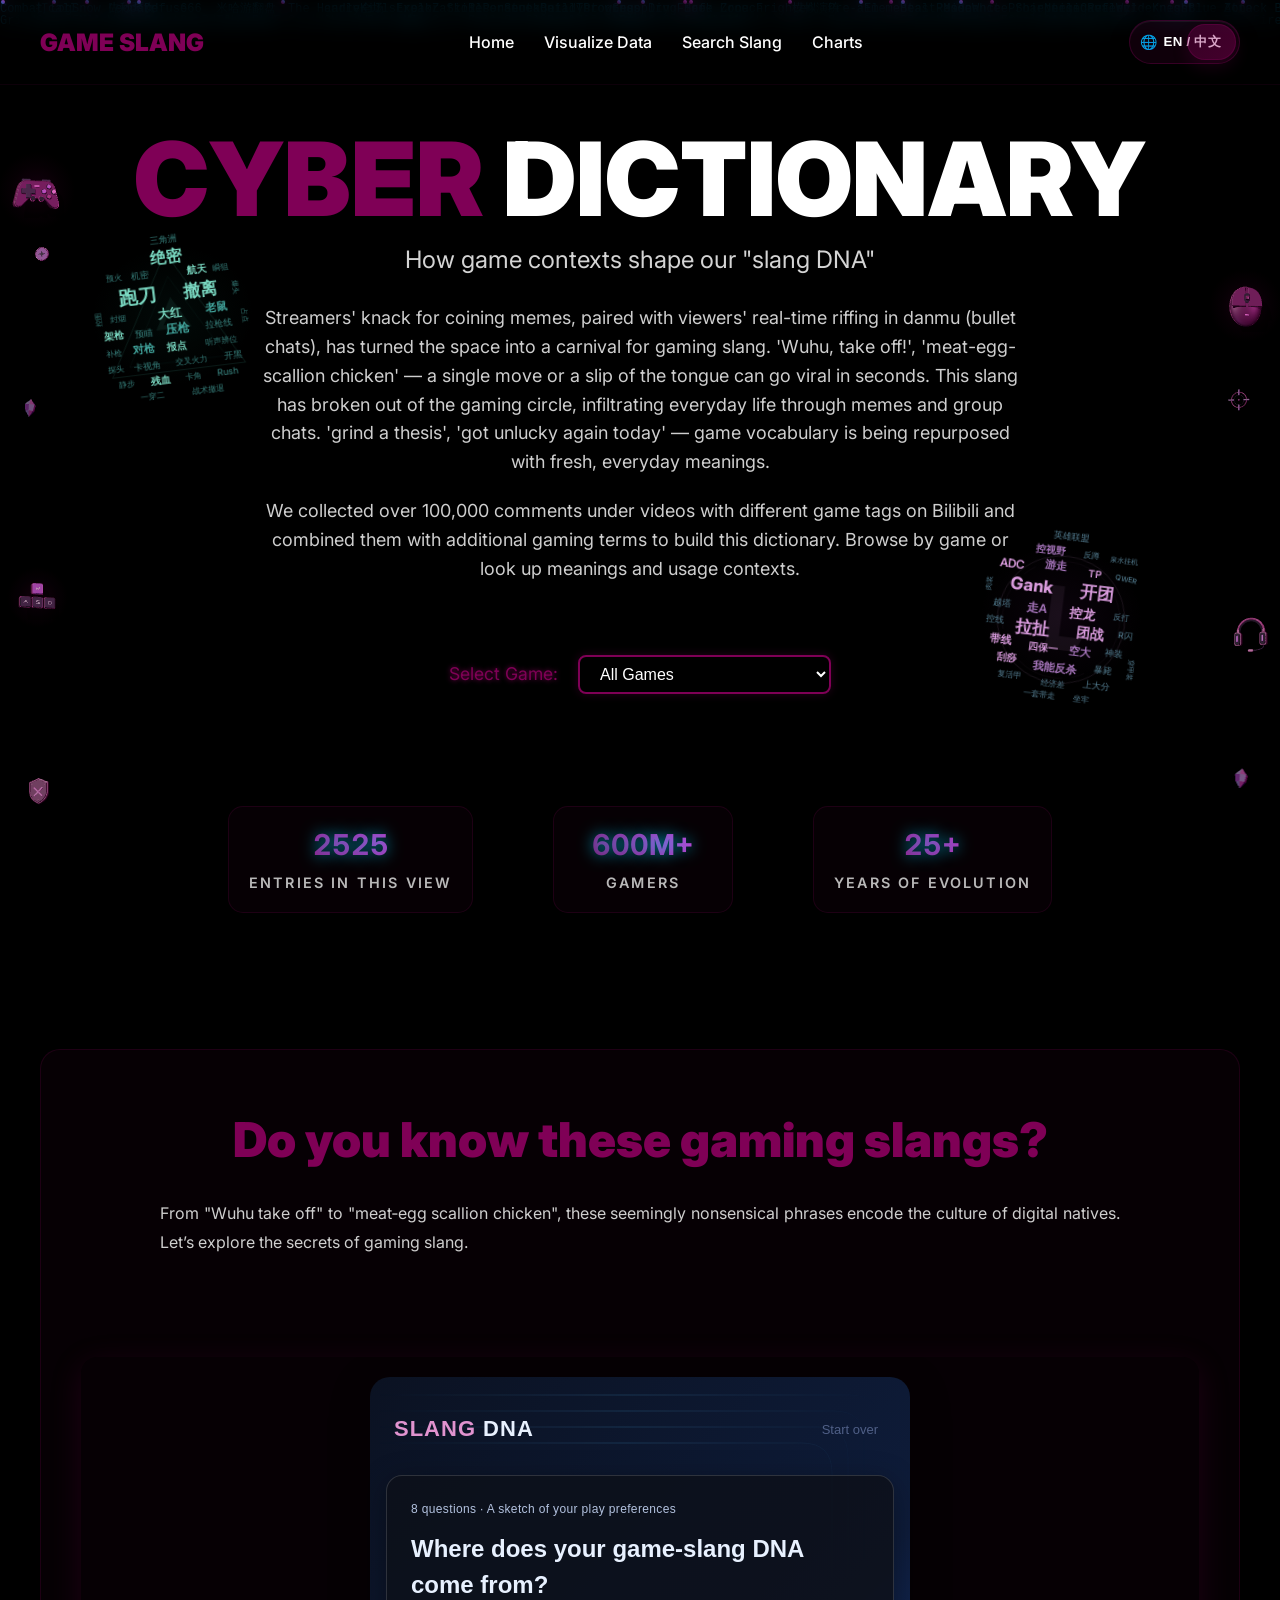
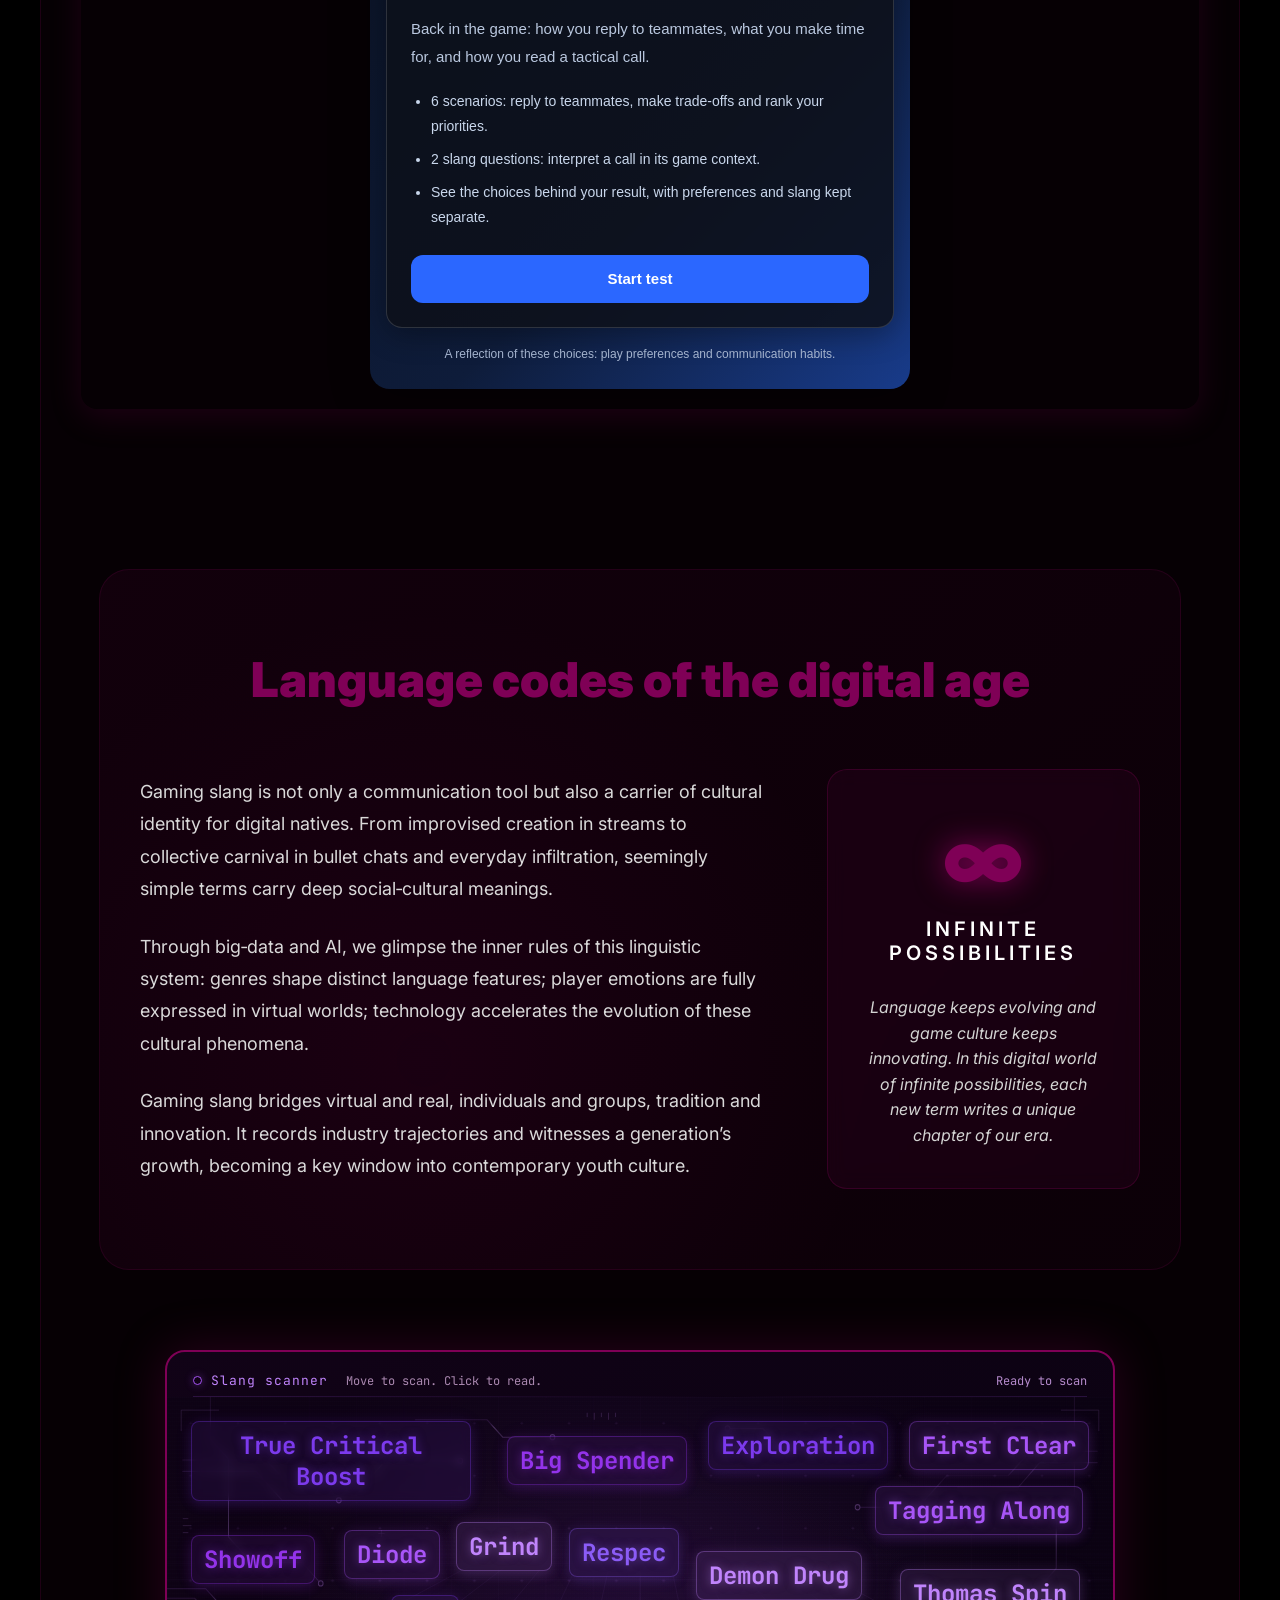
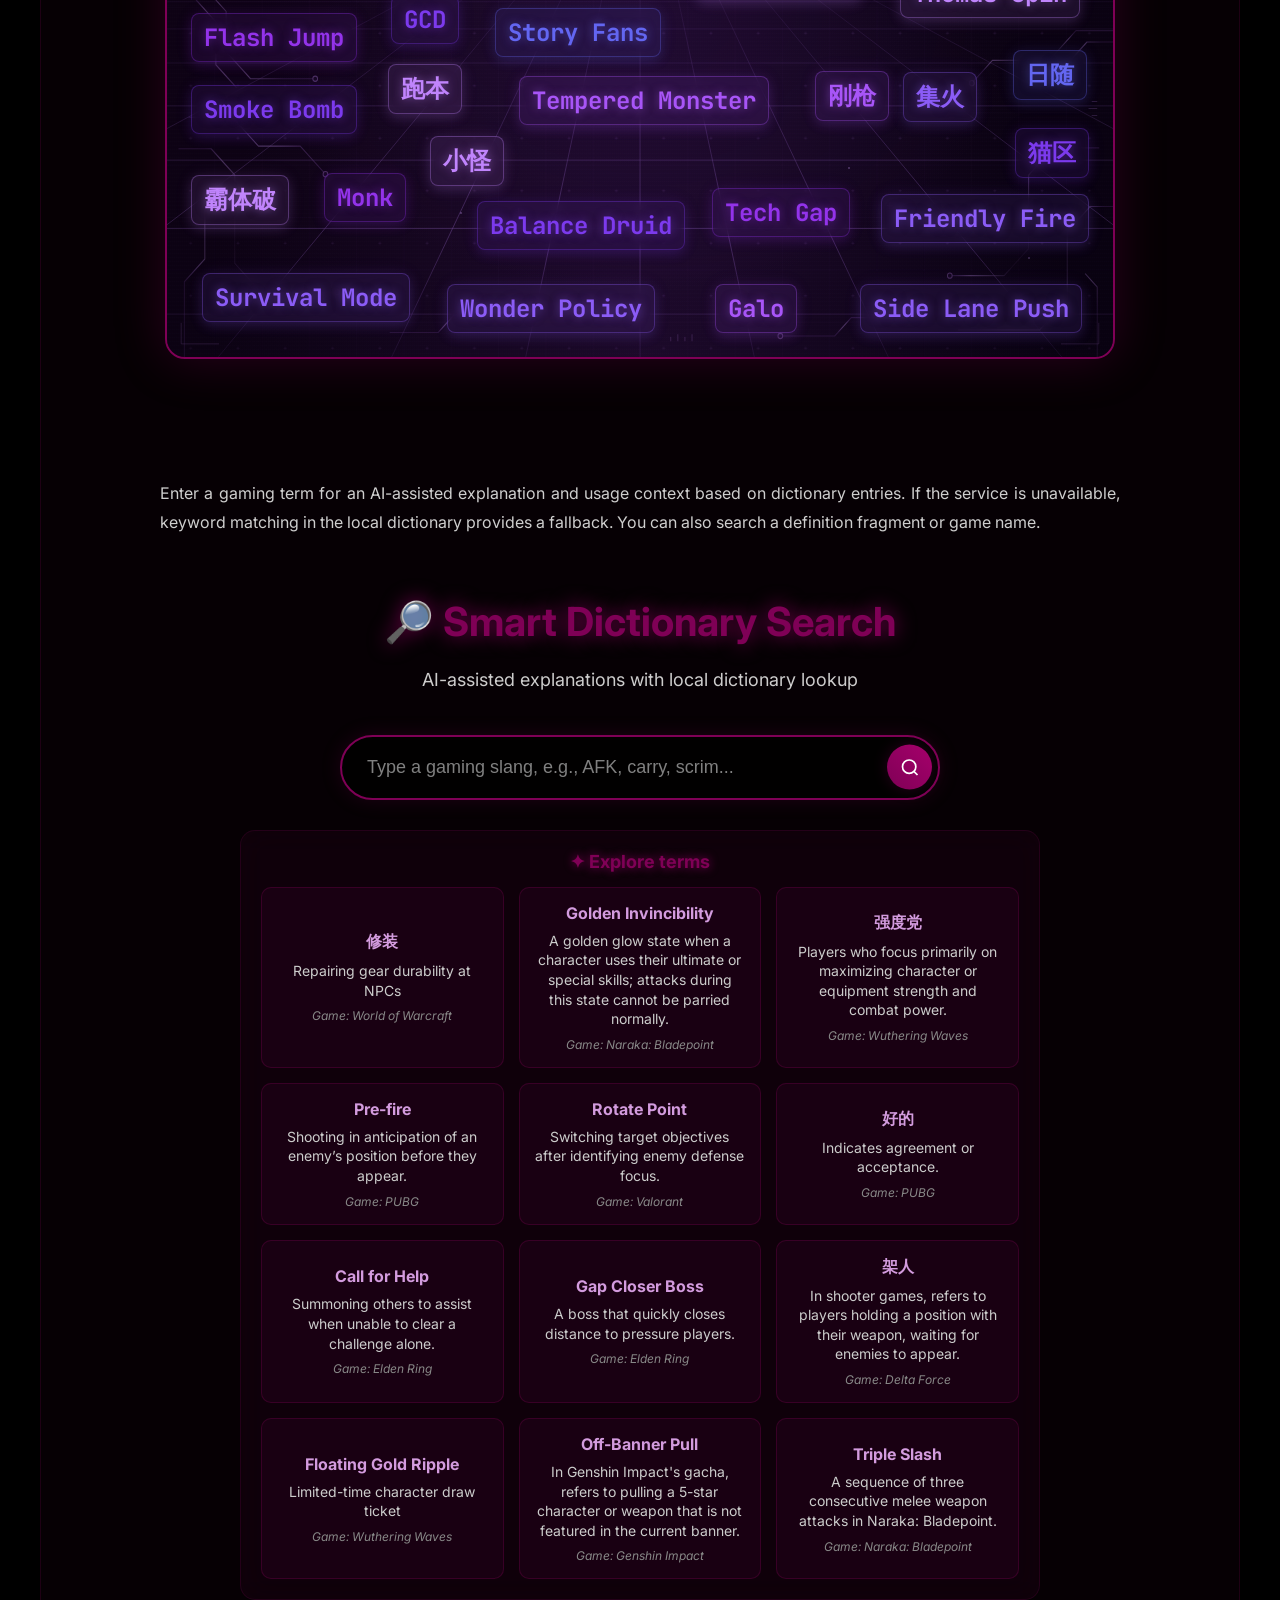
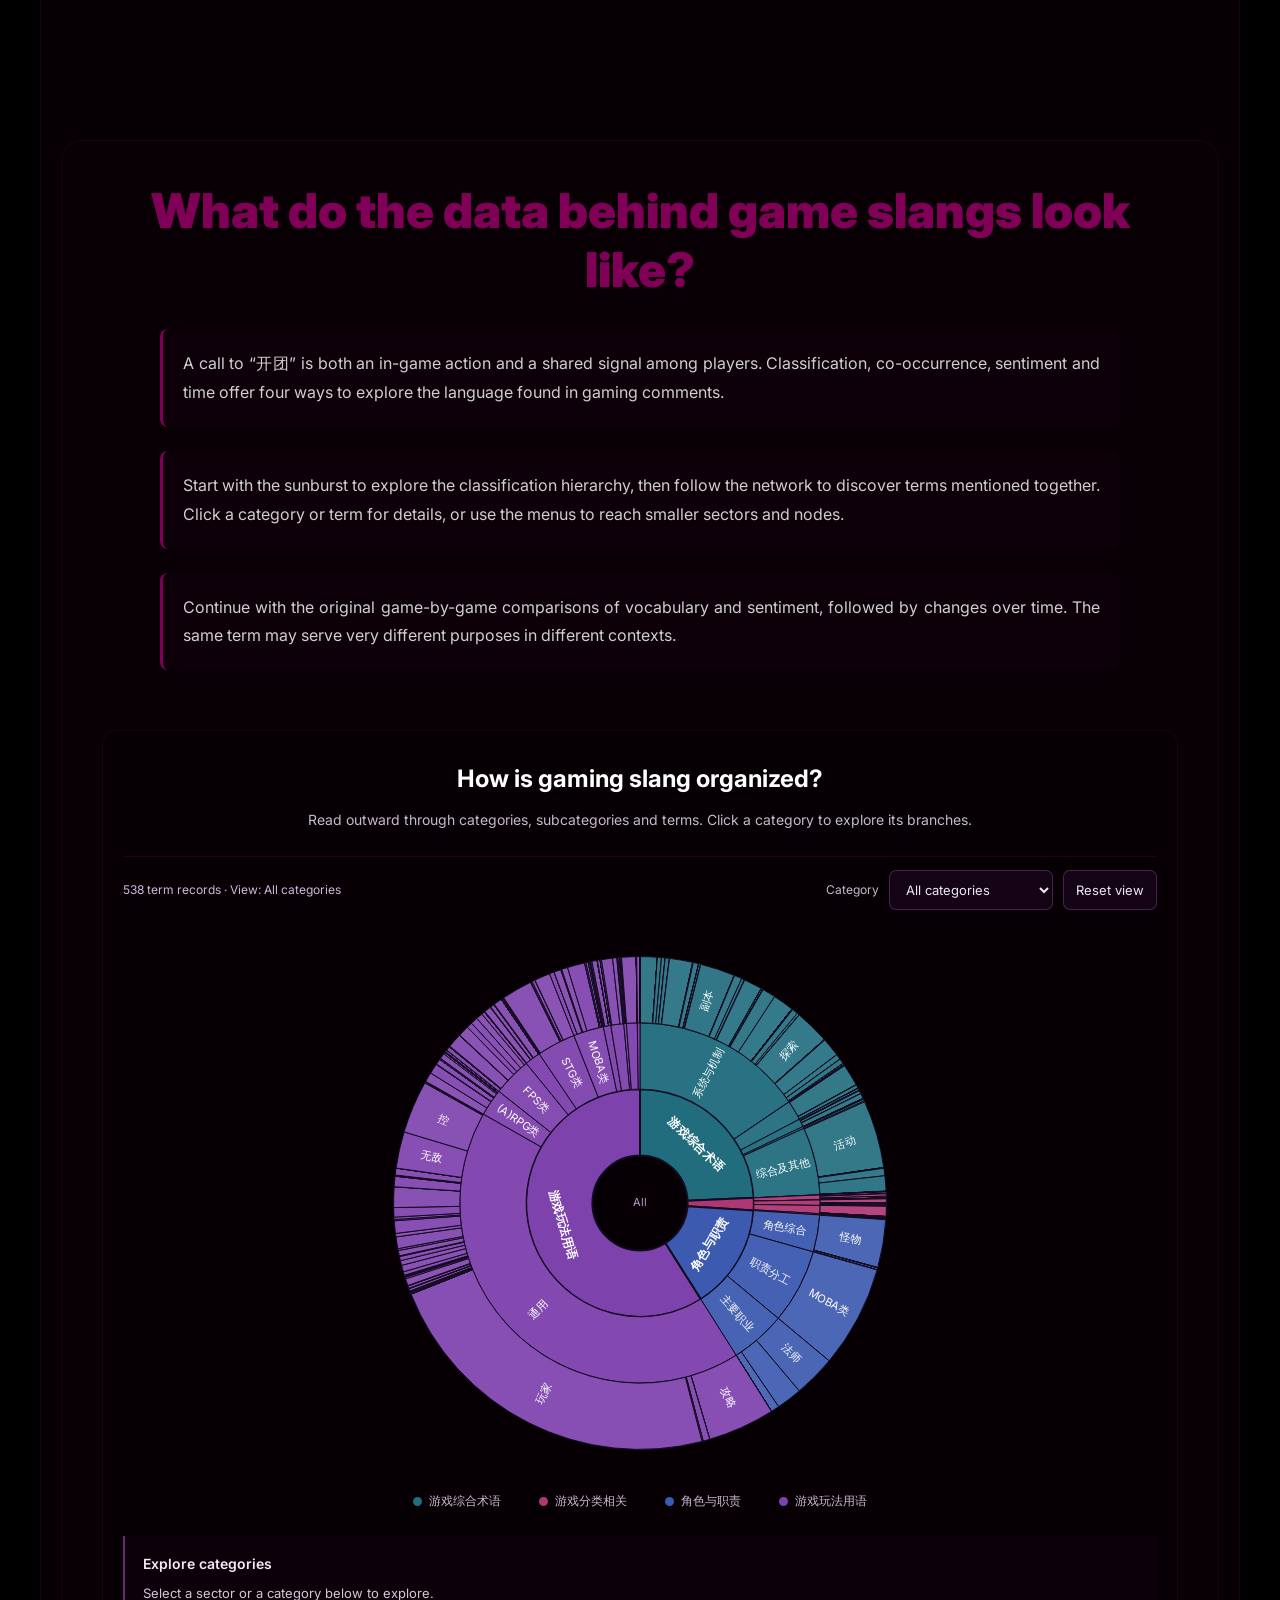
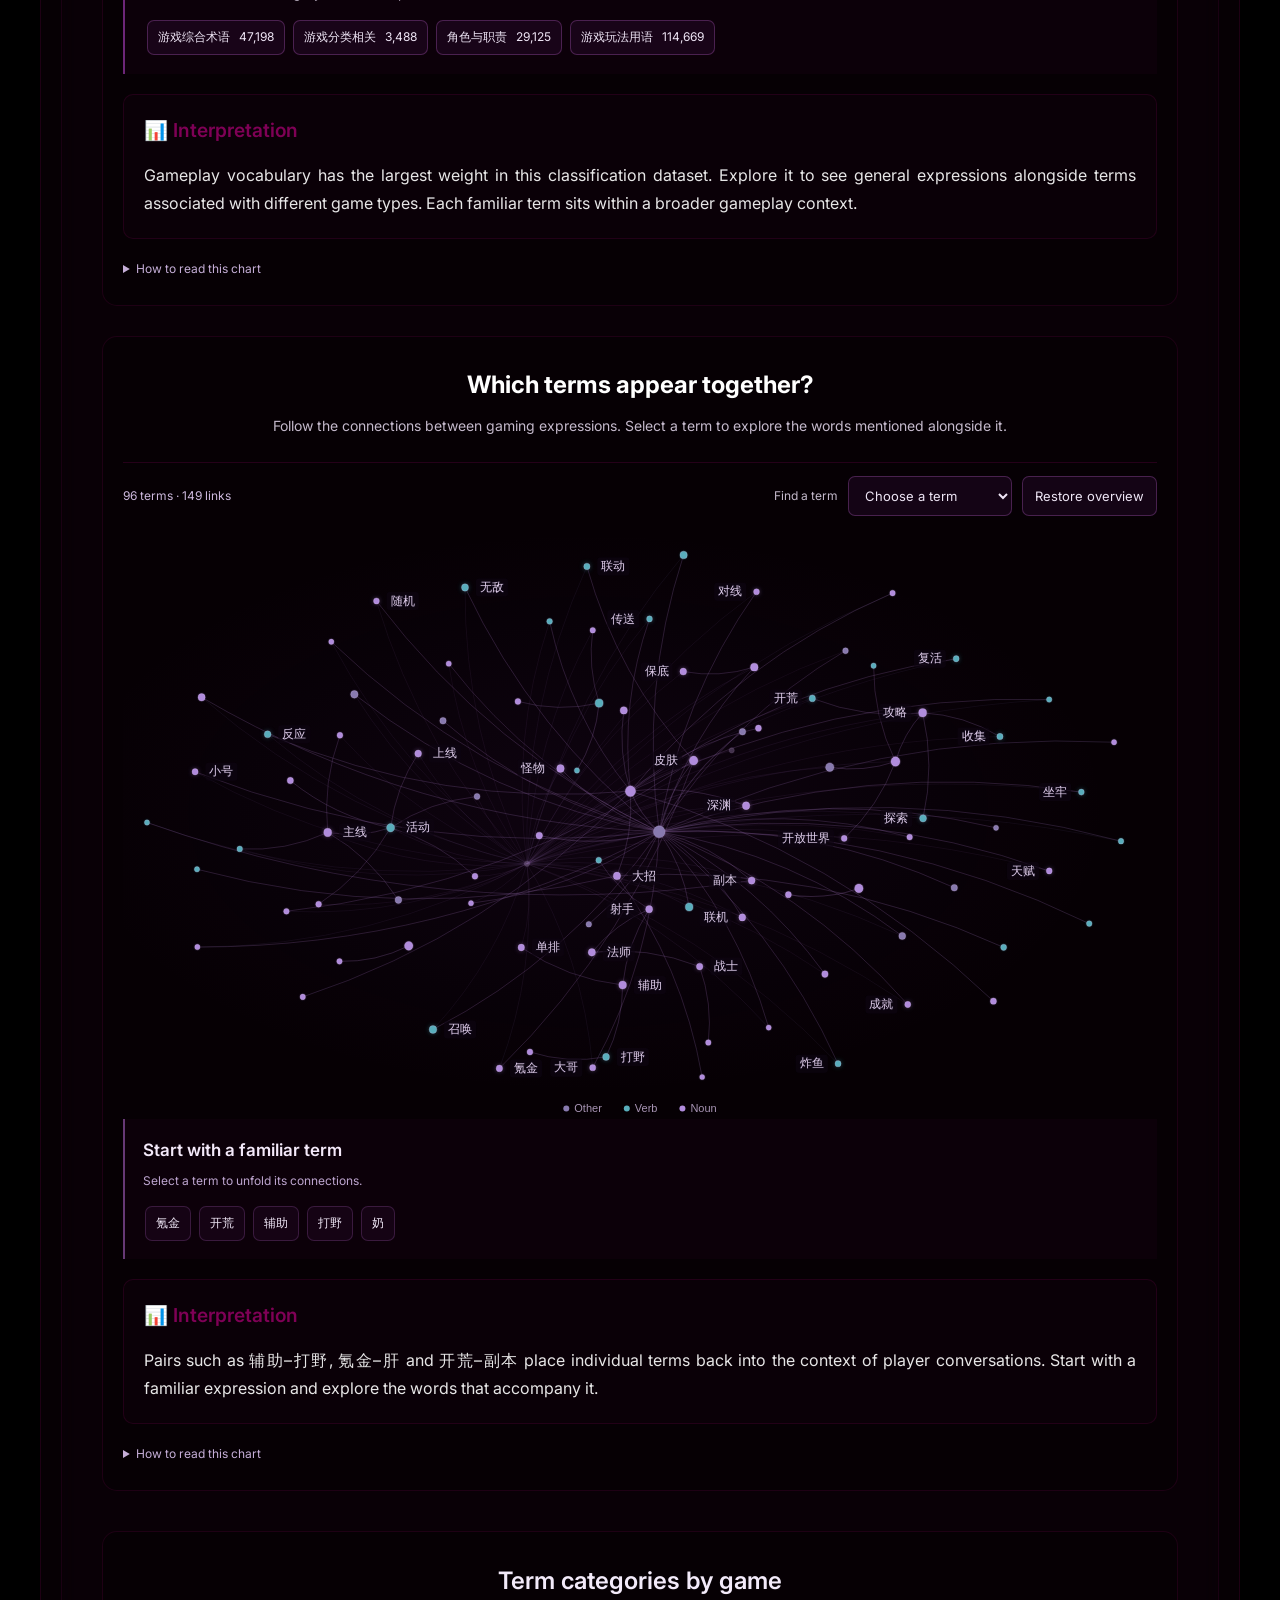
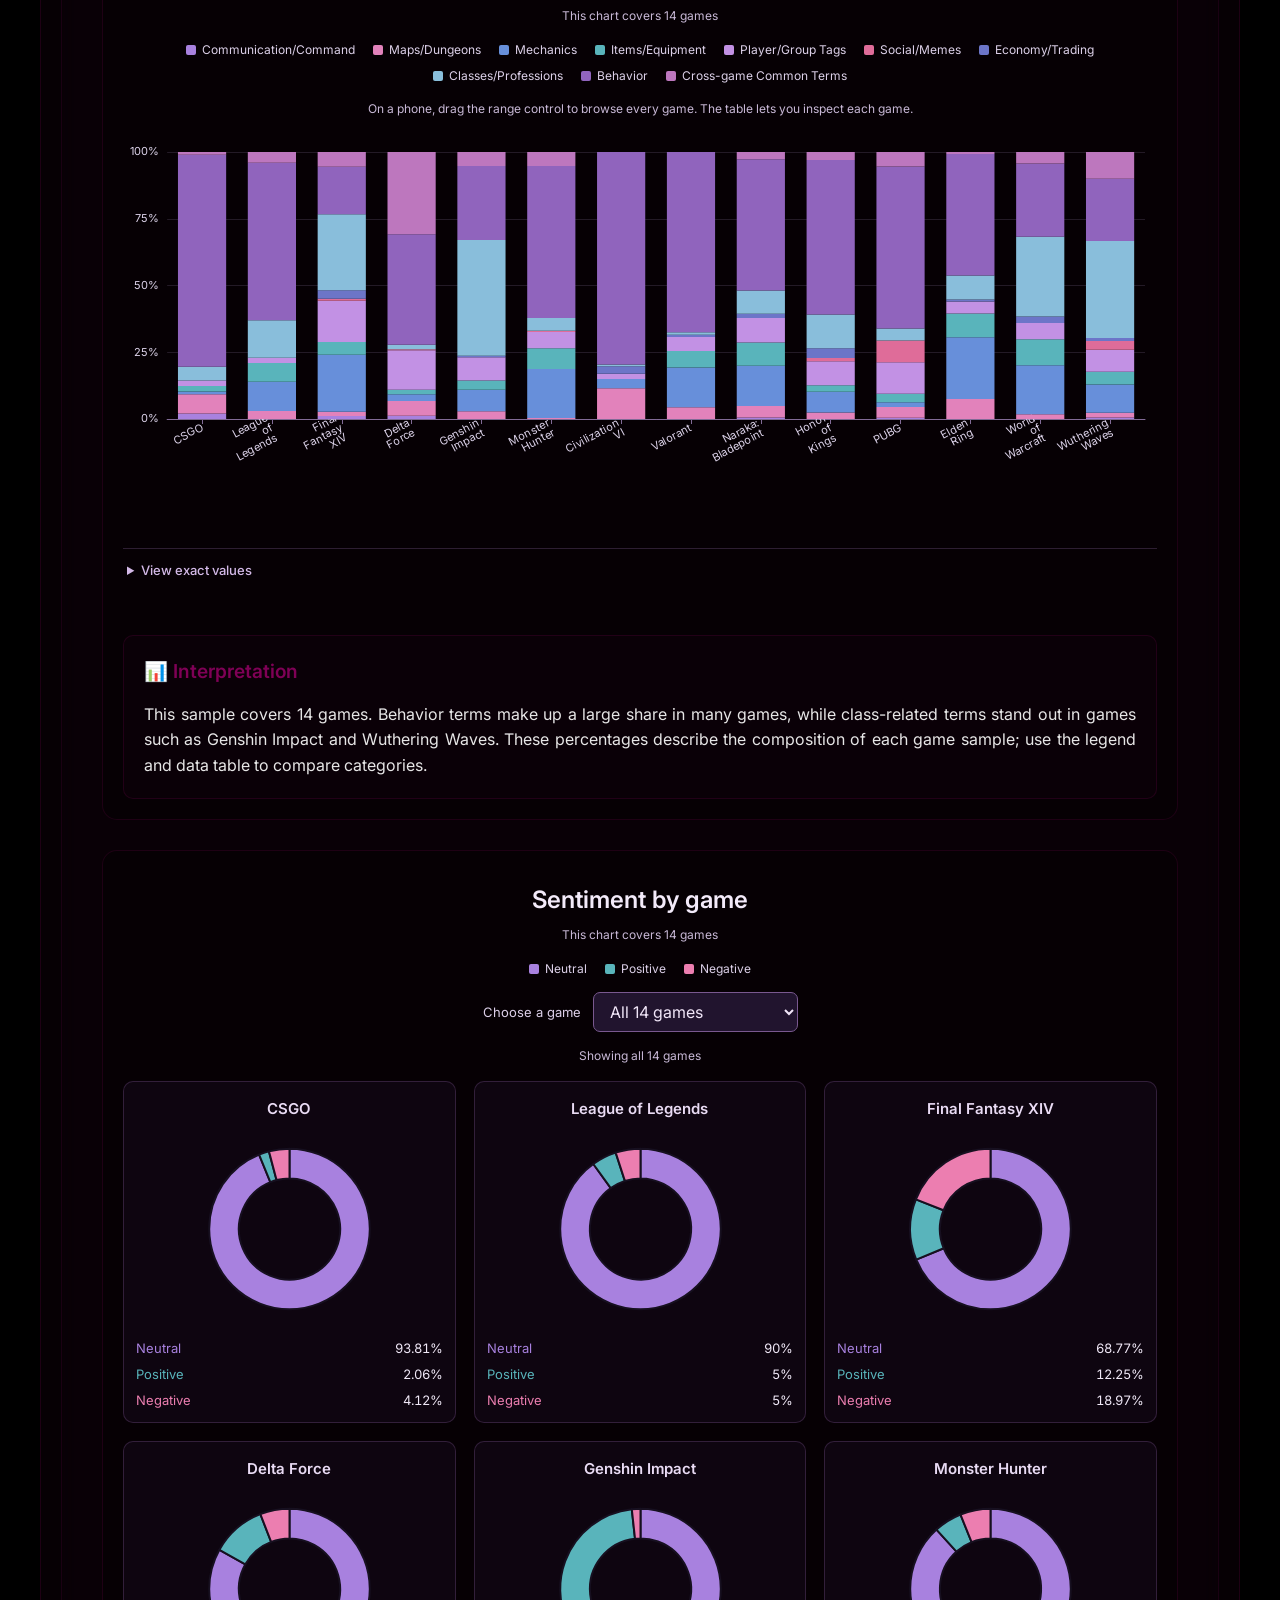
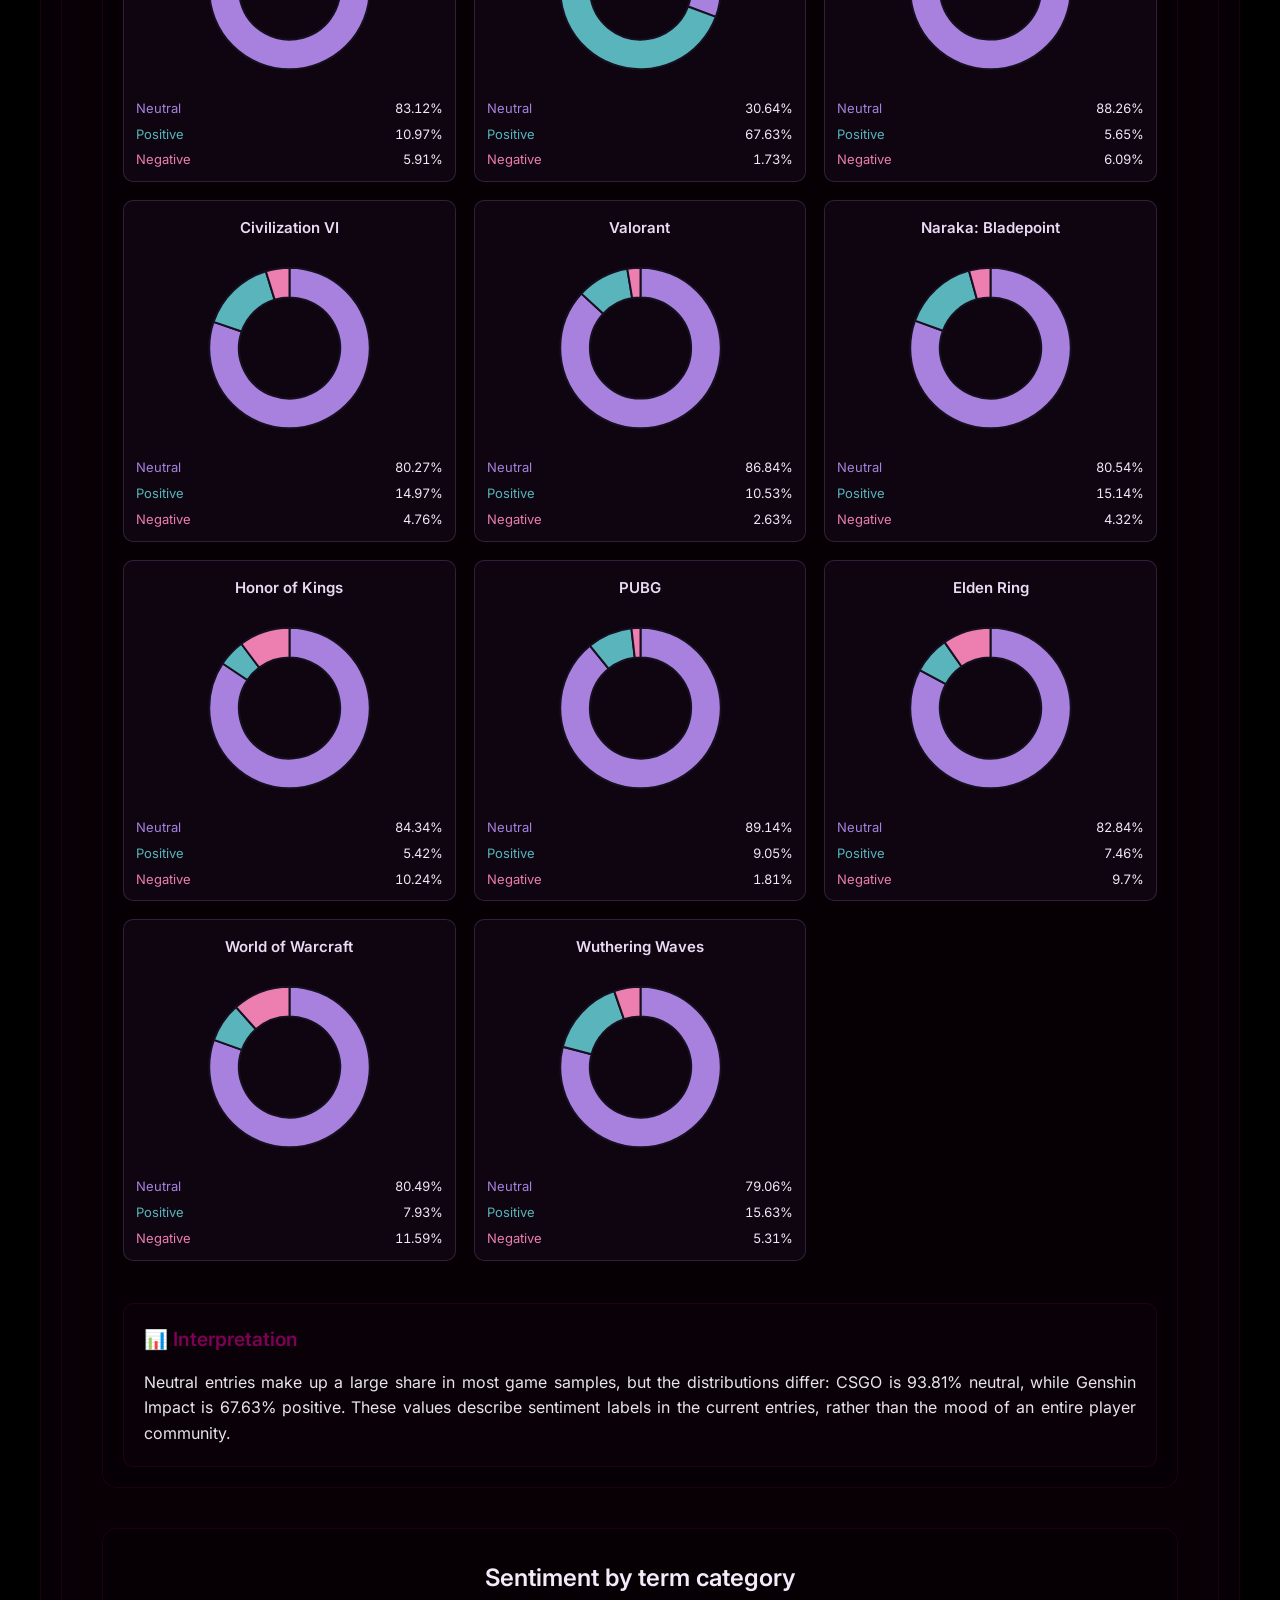
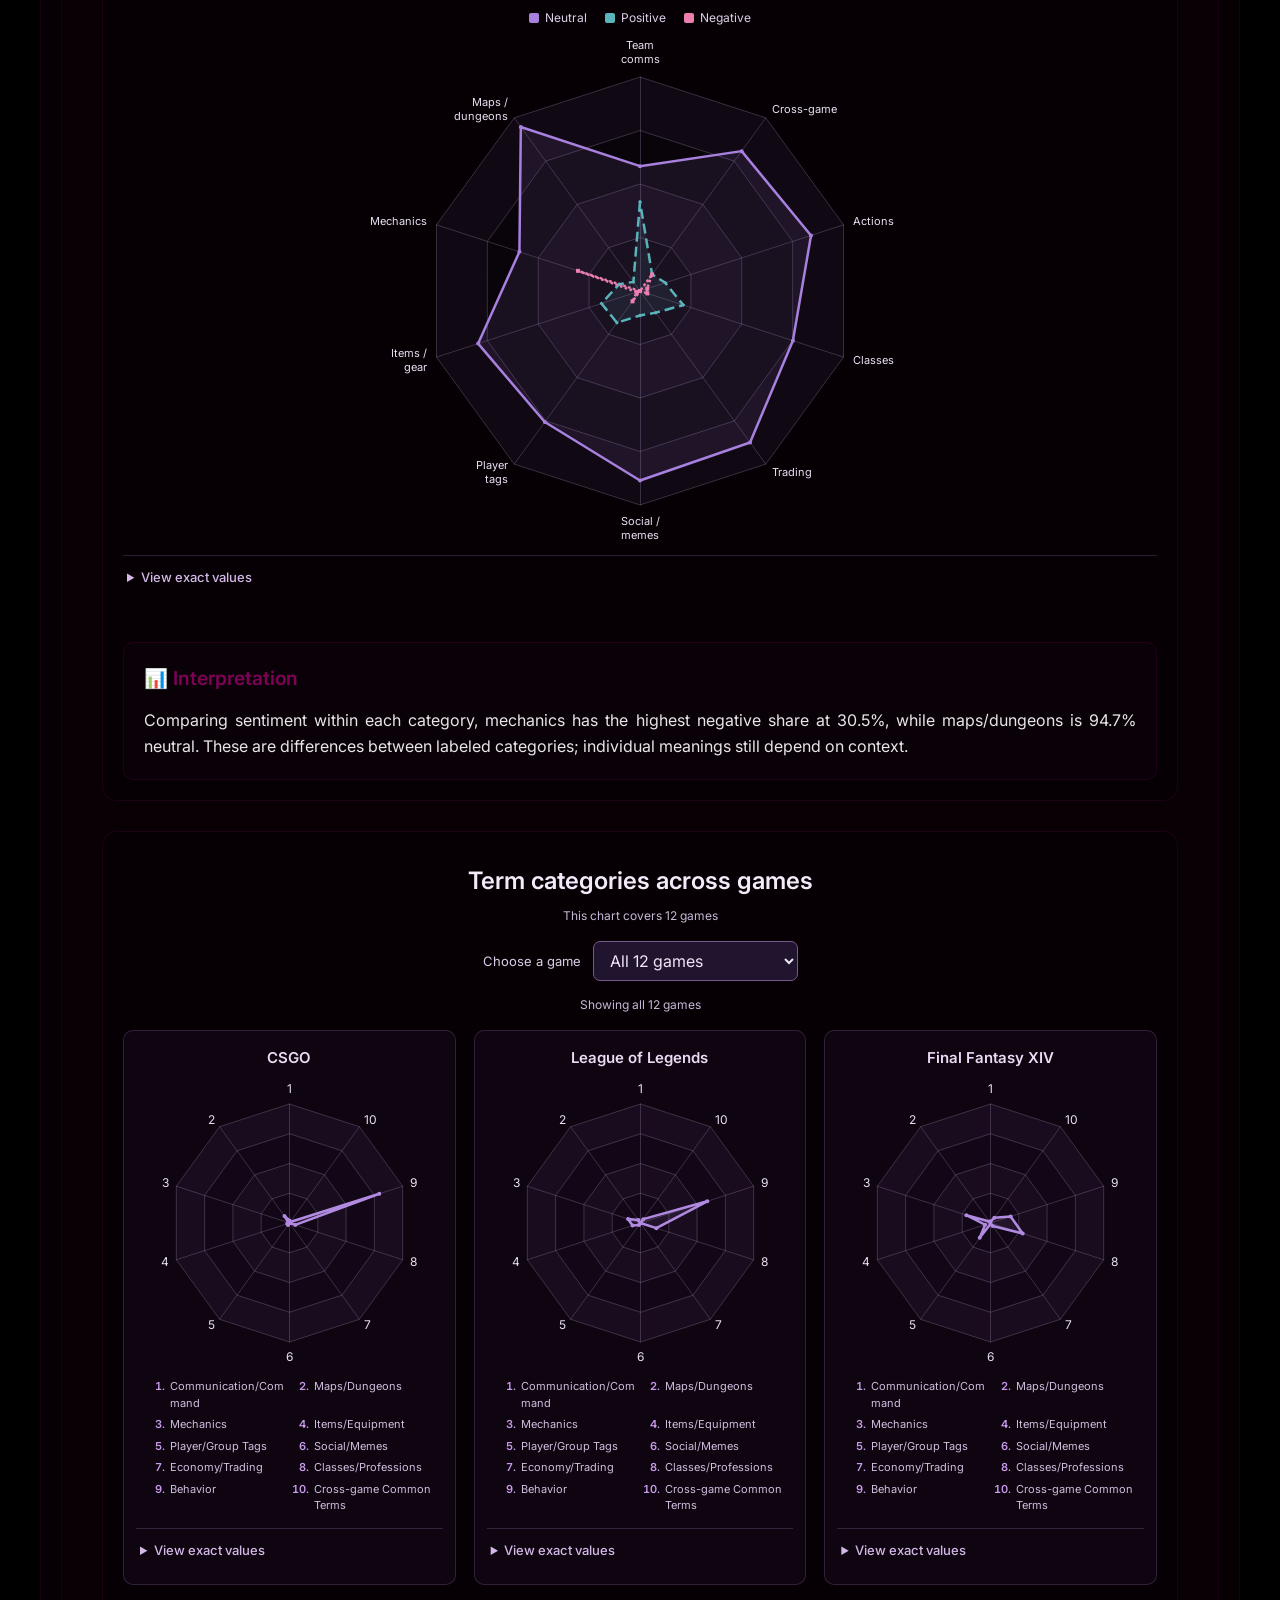
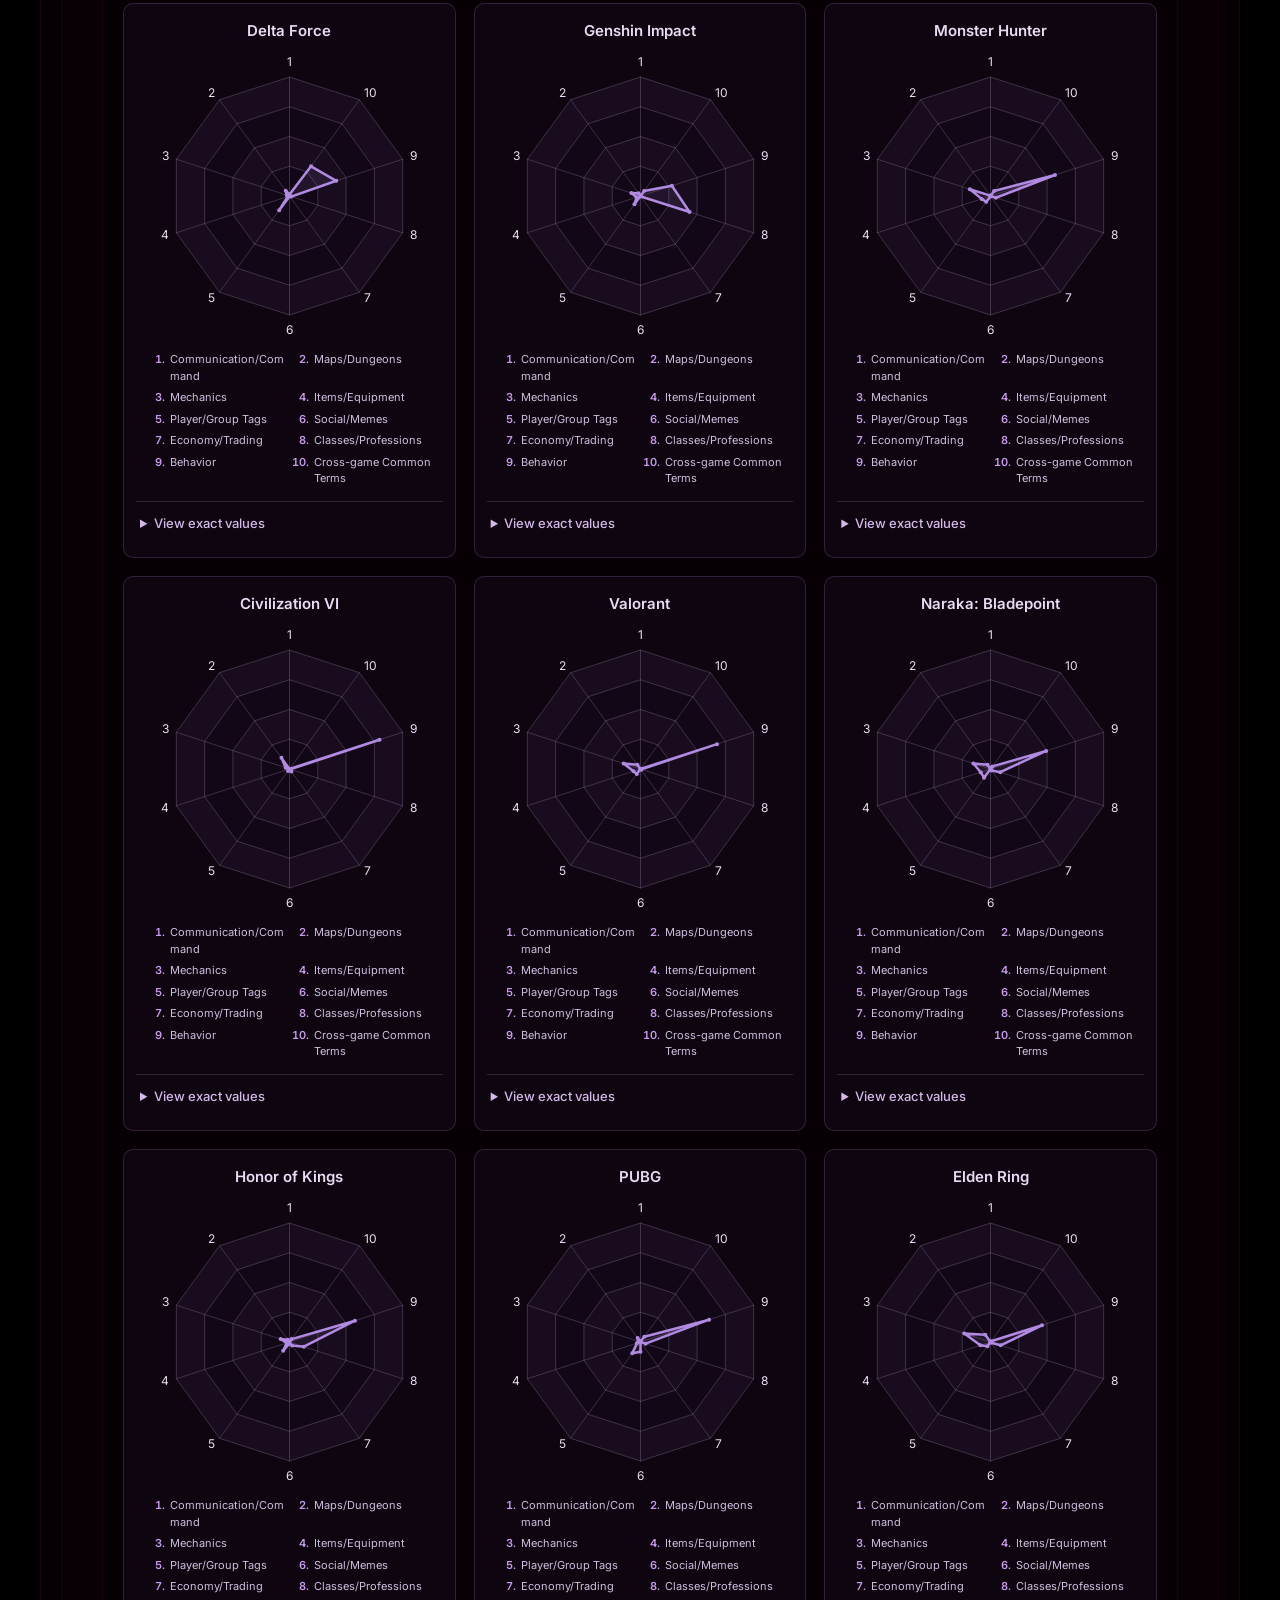
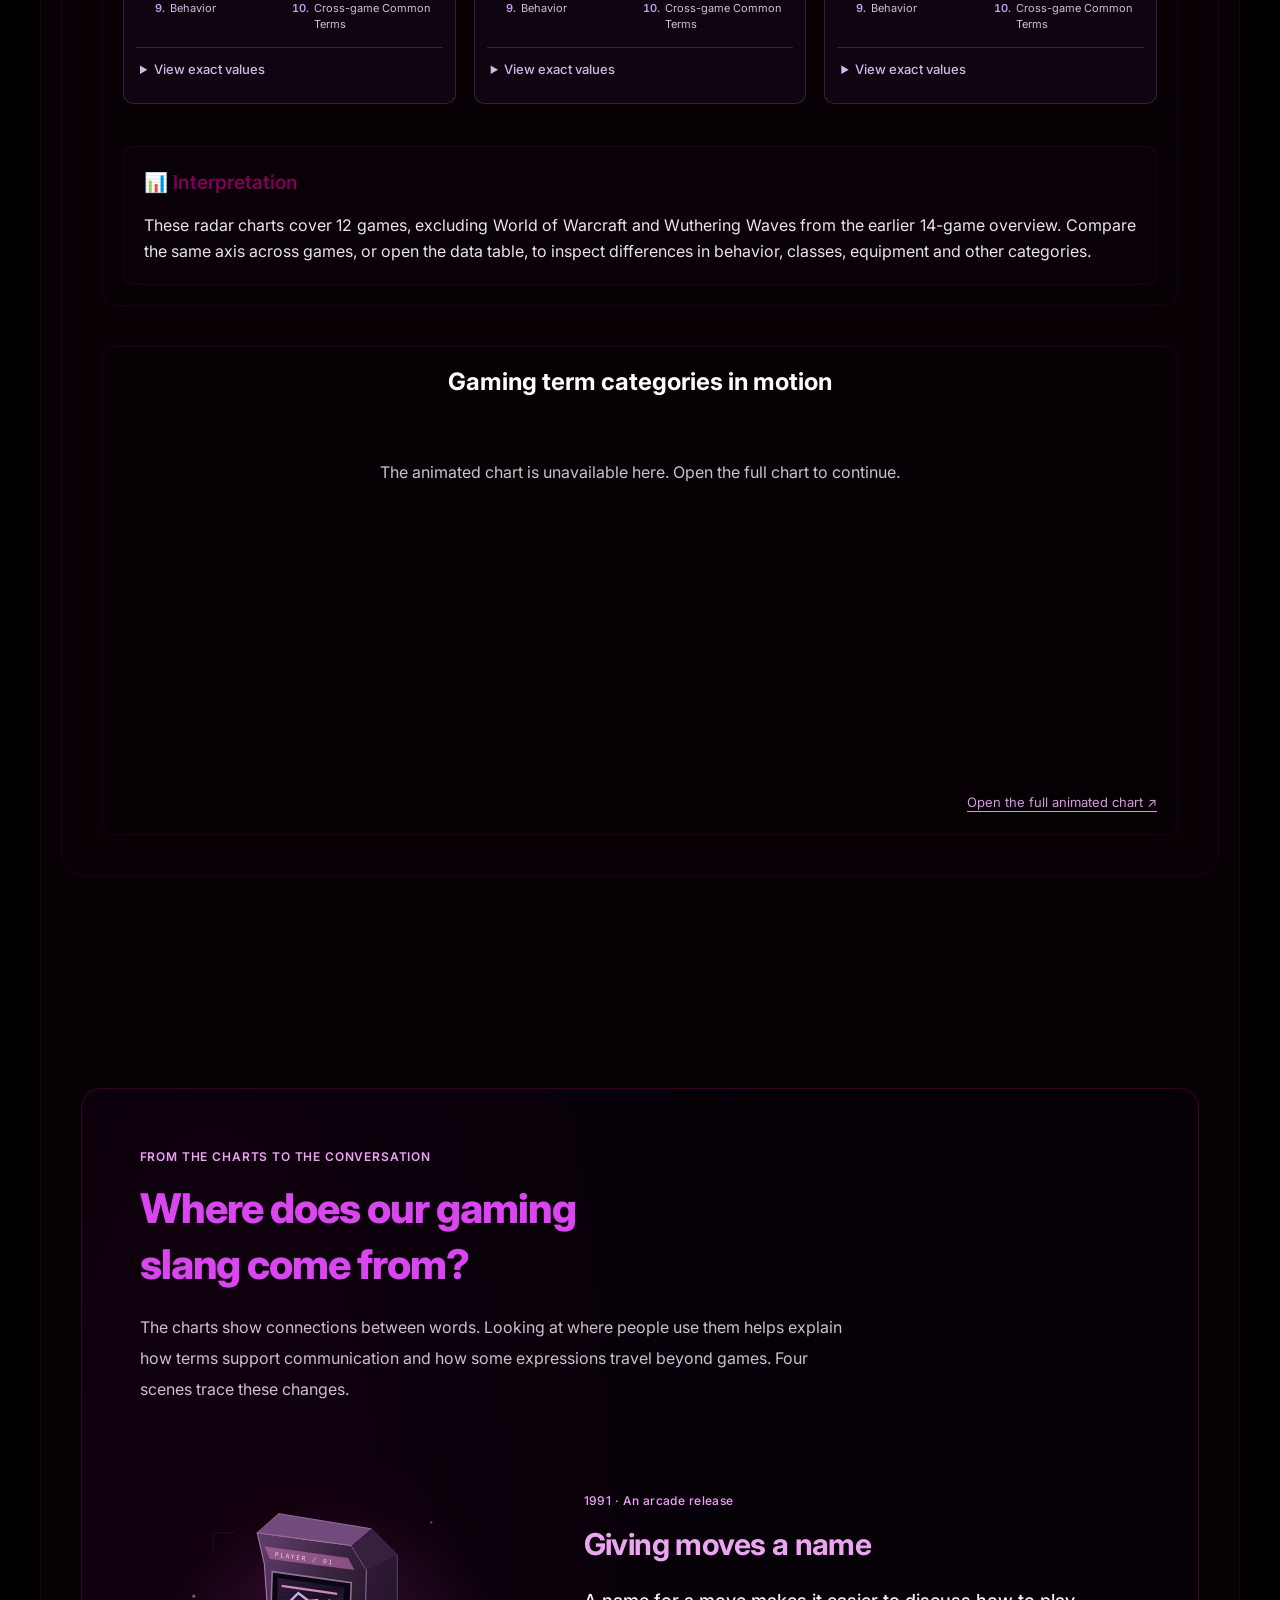
==== commit 480a421e: "Handle searches submitted while dictionaries are loading" ====
--- a/index.html
+++ b/index.html
@@ -4391,6 +4391,10 @@
             const signal = activeSearchRequest.signal;
 
             activeSearchTimer = setTimeout(async () => {
+                if (window.waitForFocusedDictionary) {
+                    try { await window.waitForFocusedDictionary(); } catch (_) { /* Keep the local/API fallback available after a load error. */ }
+                }
+                if (revision !== activeSearchRevision || signal.aborted || currentGame !== gameId || (window.i18n?.getLang() === 'en' ? 'en' : 'zh') !== locale) return;
                 const local = buildLocalSearchResult(query);
                 let outcome = { result: local, source: 'local' };
                 try {
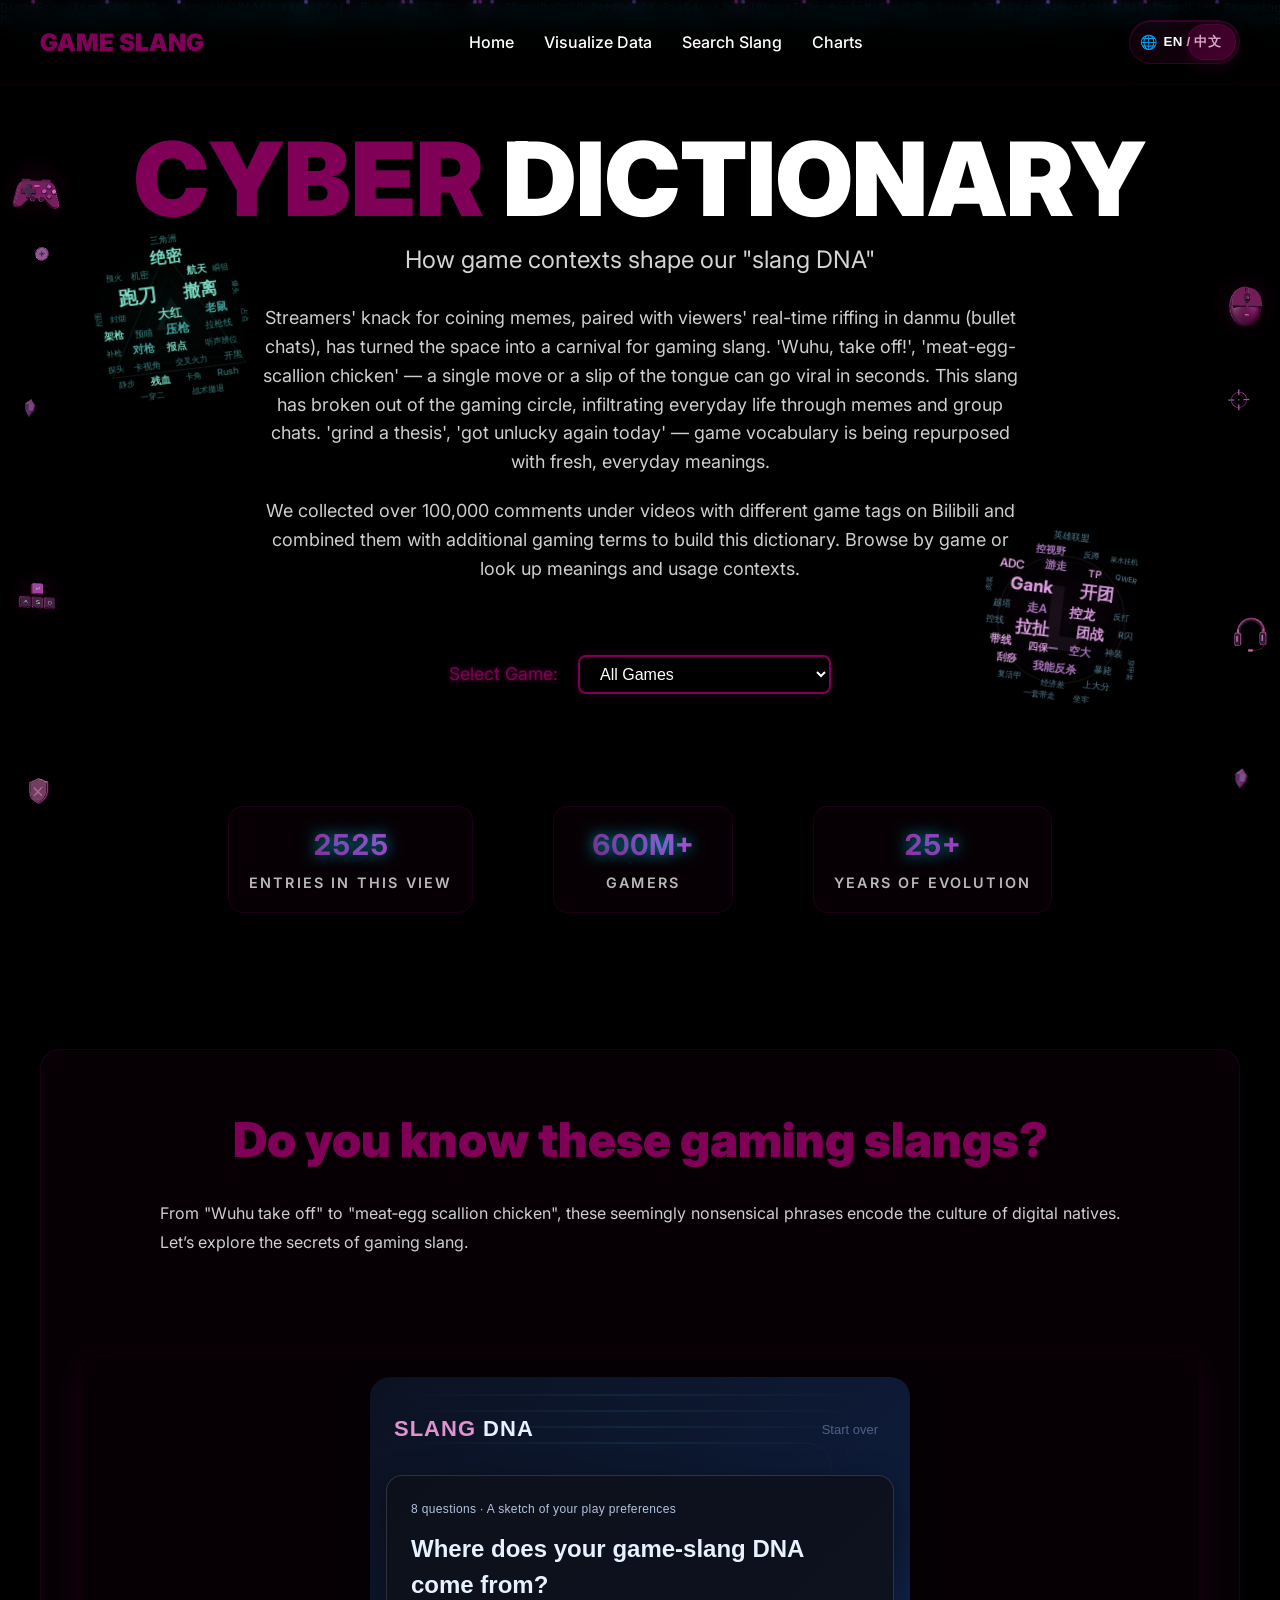
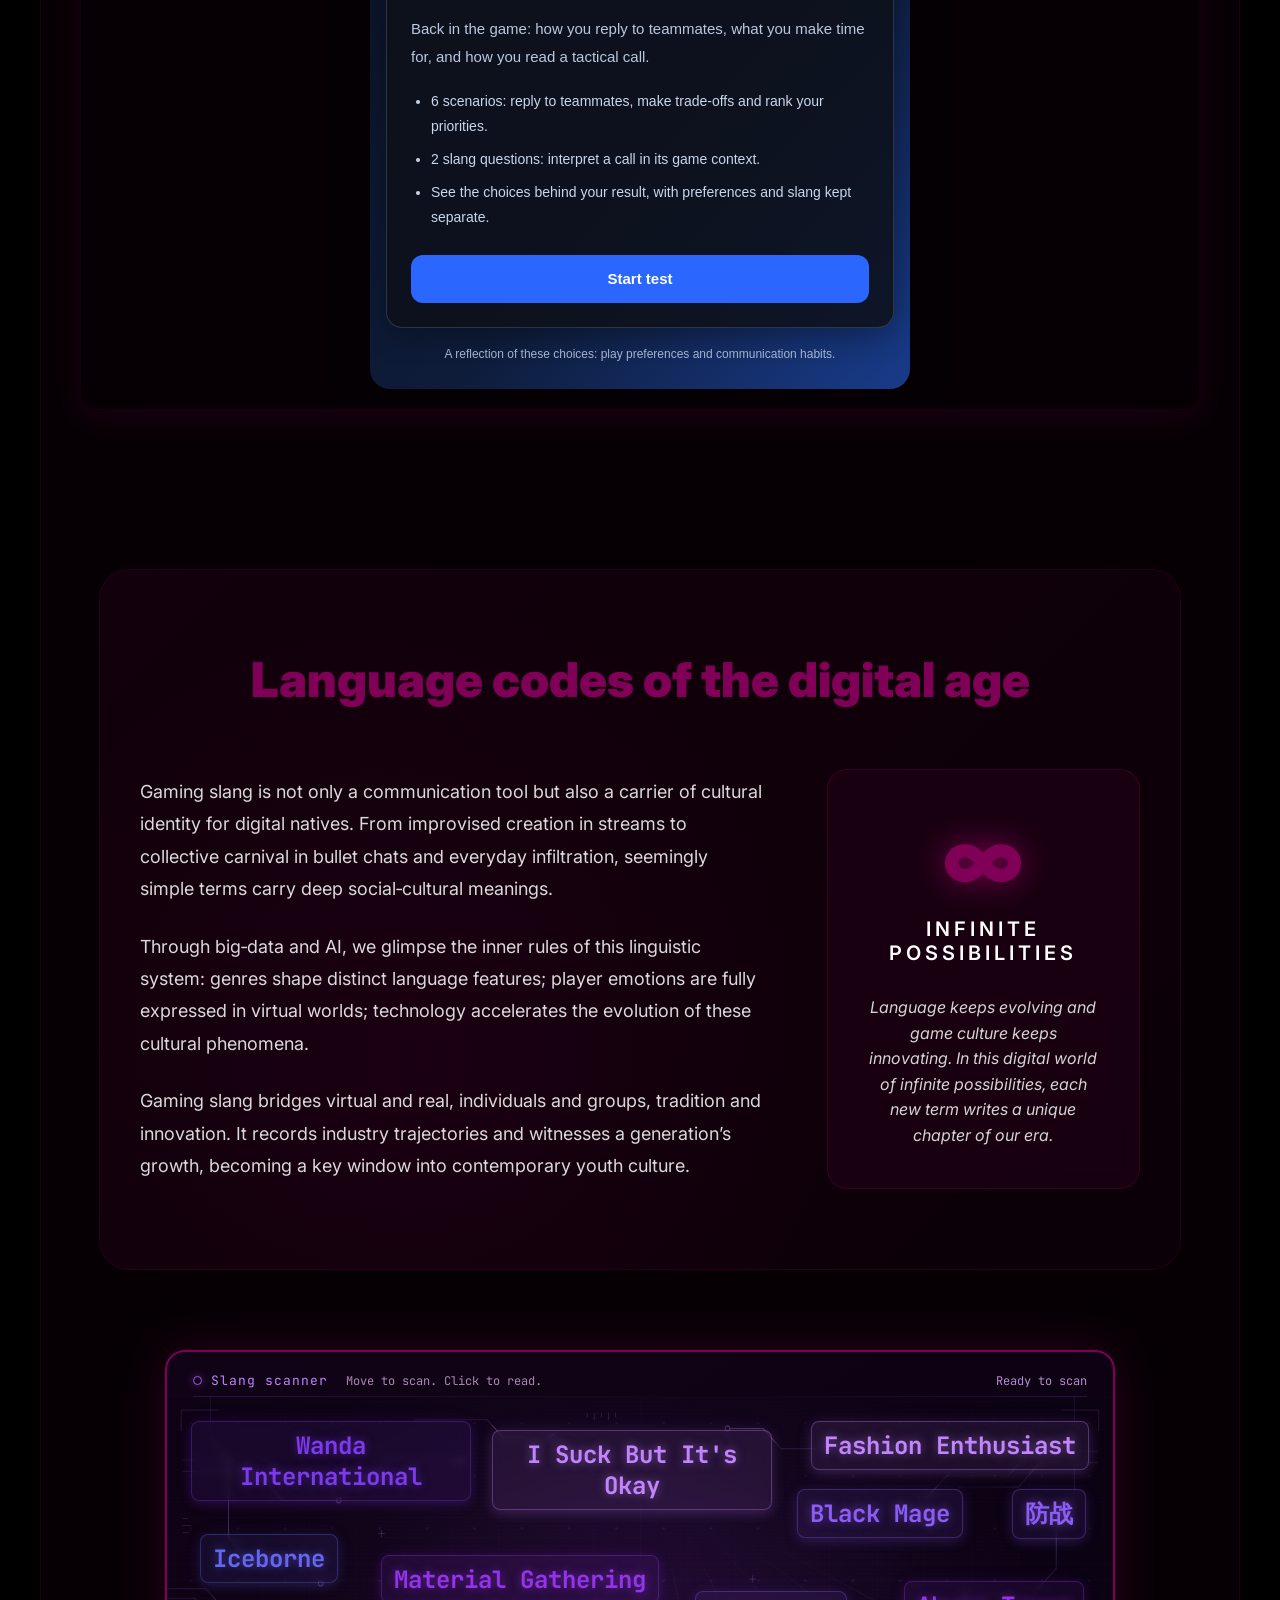
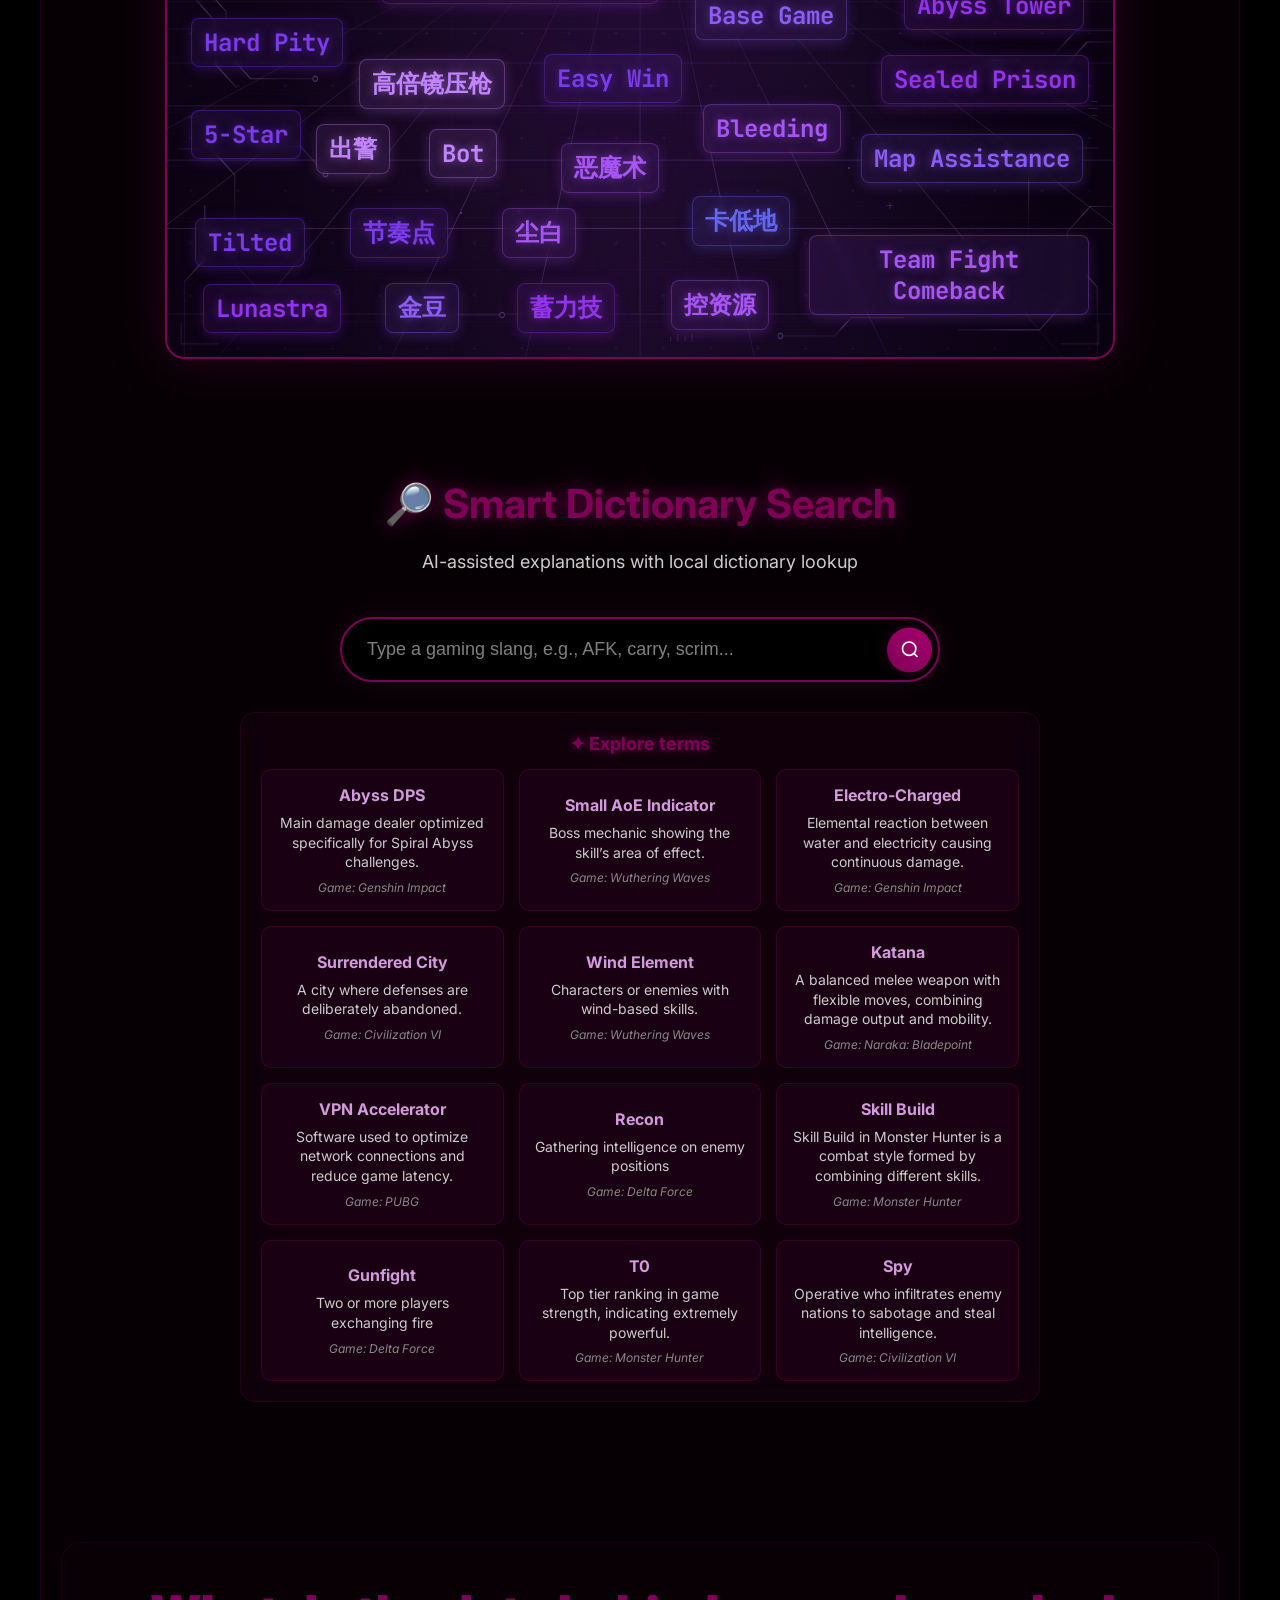
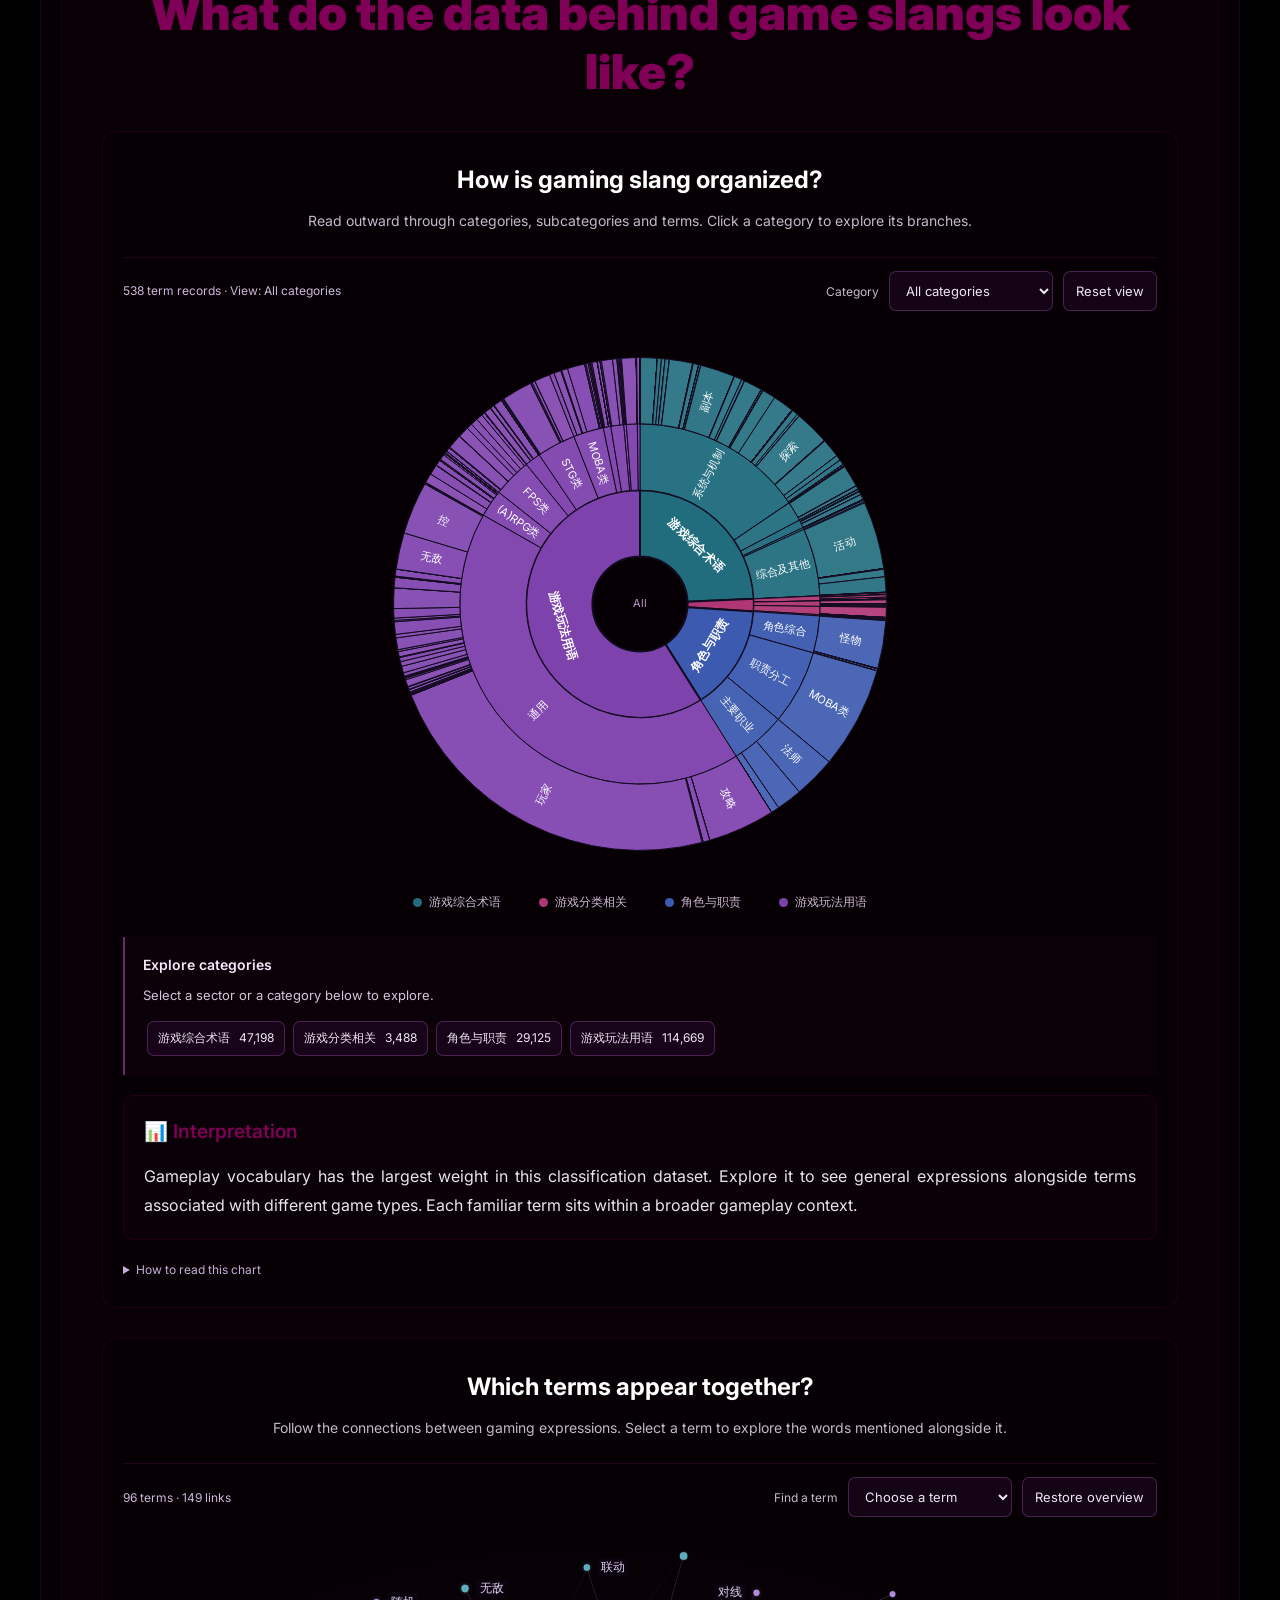
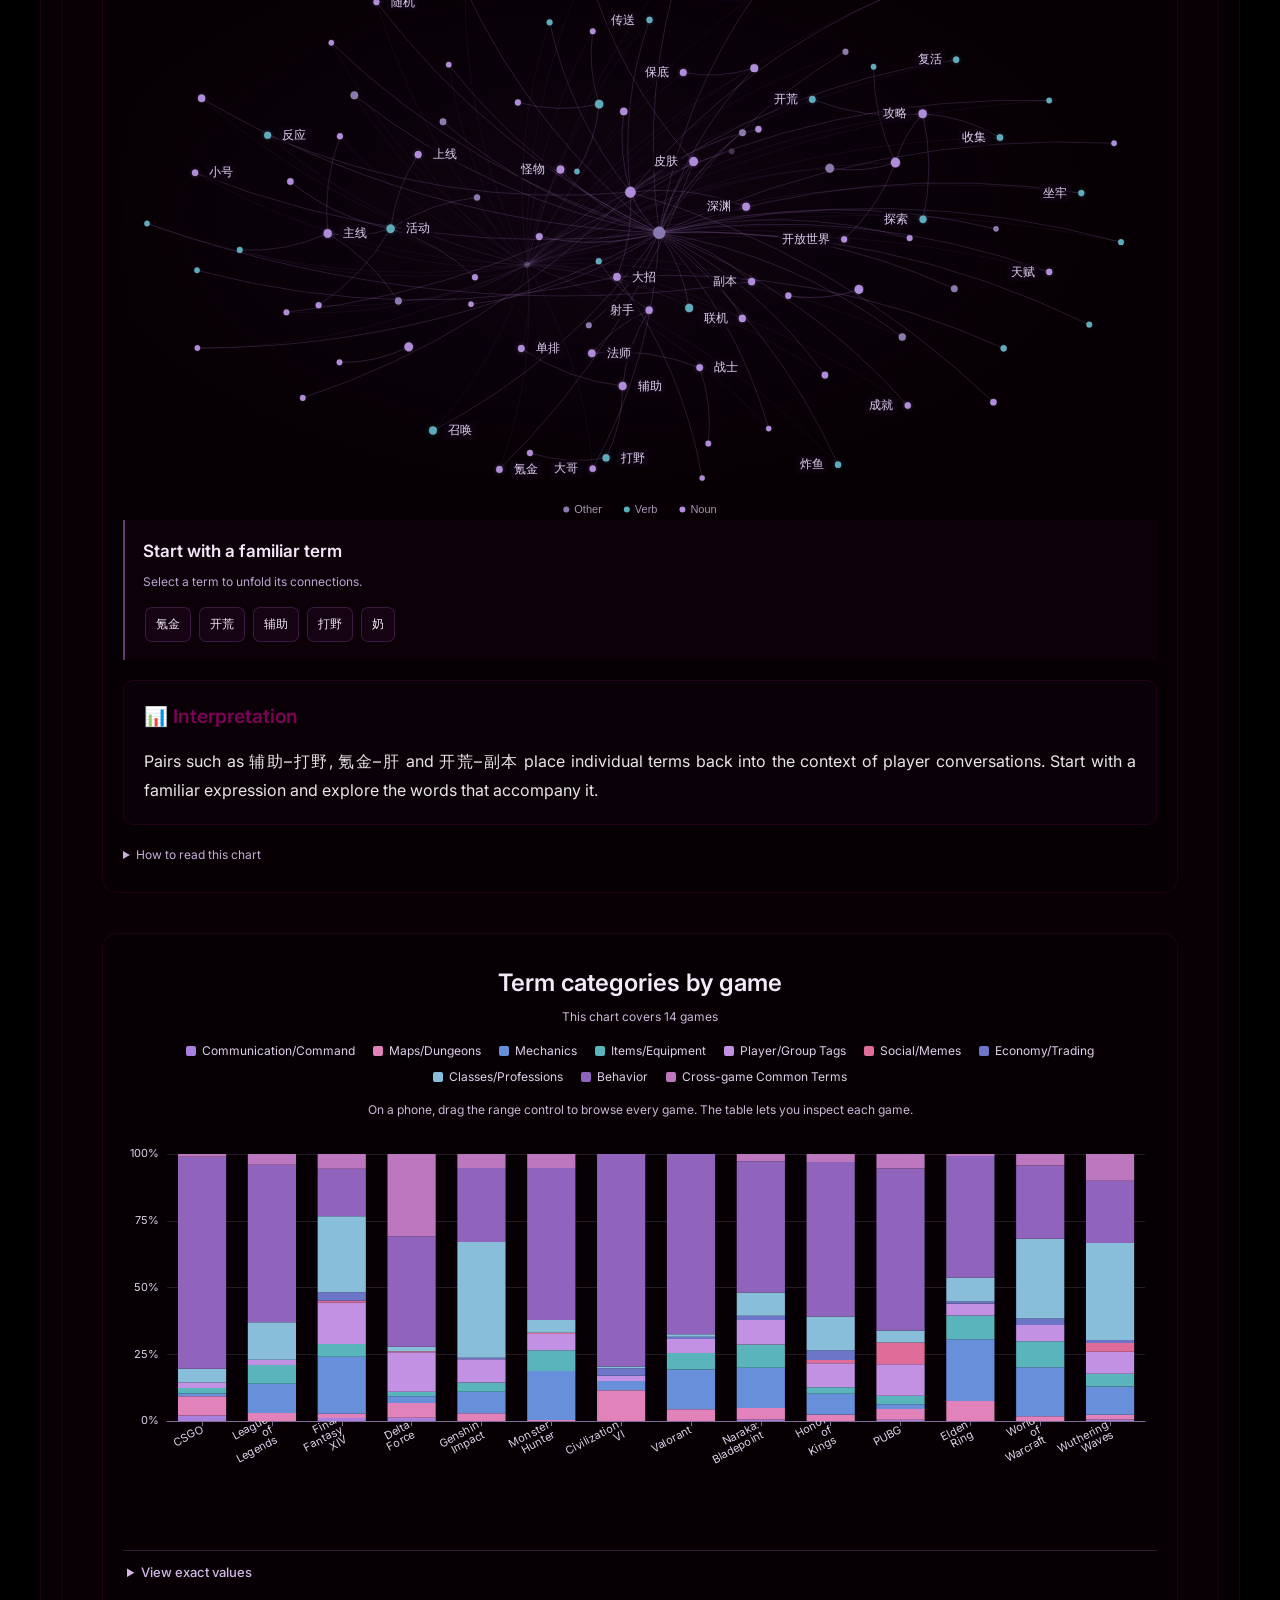
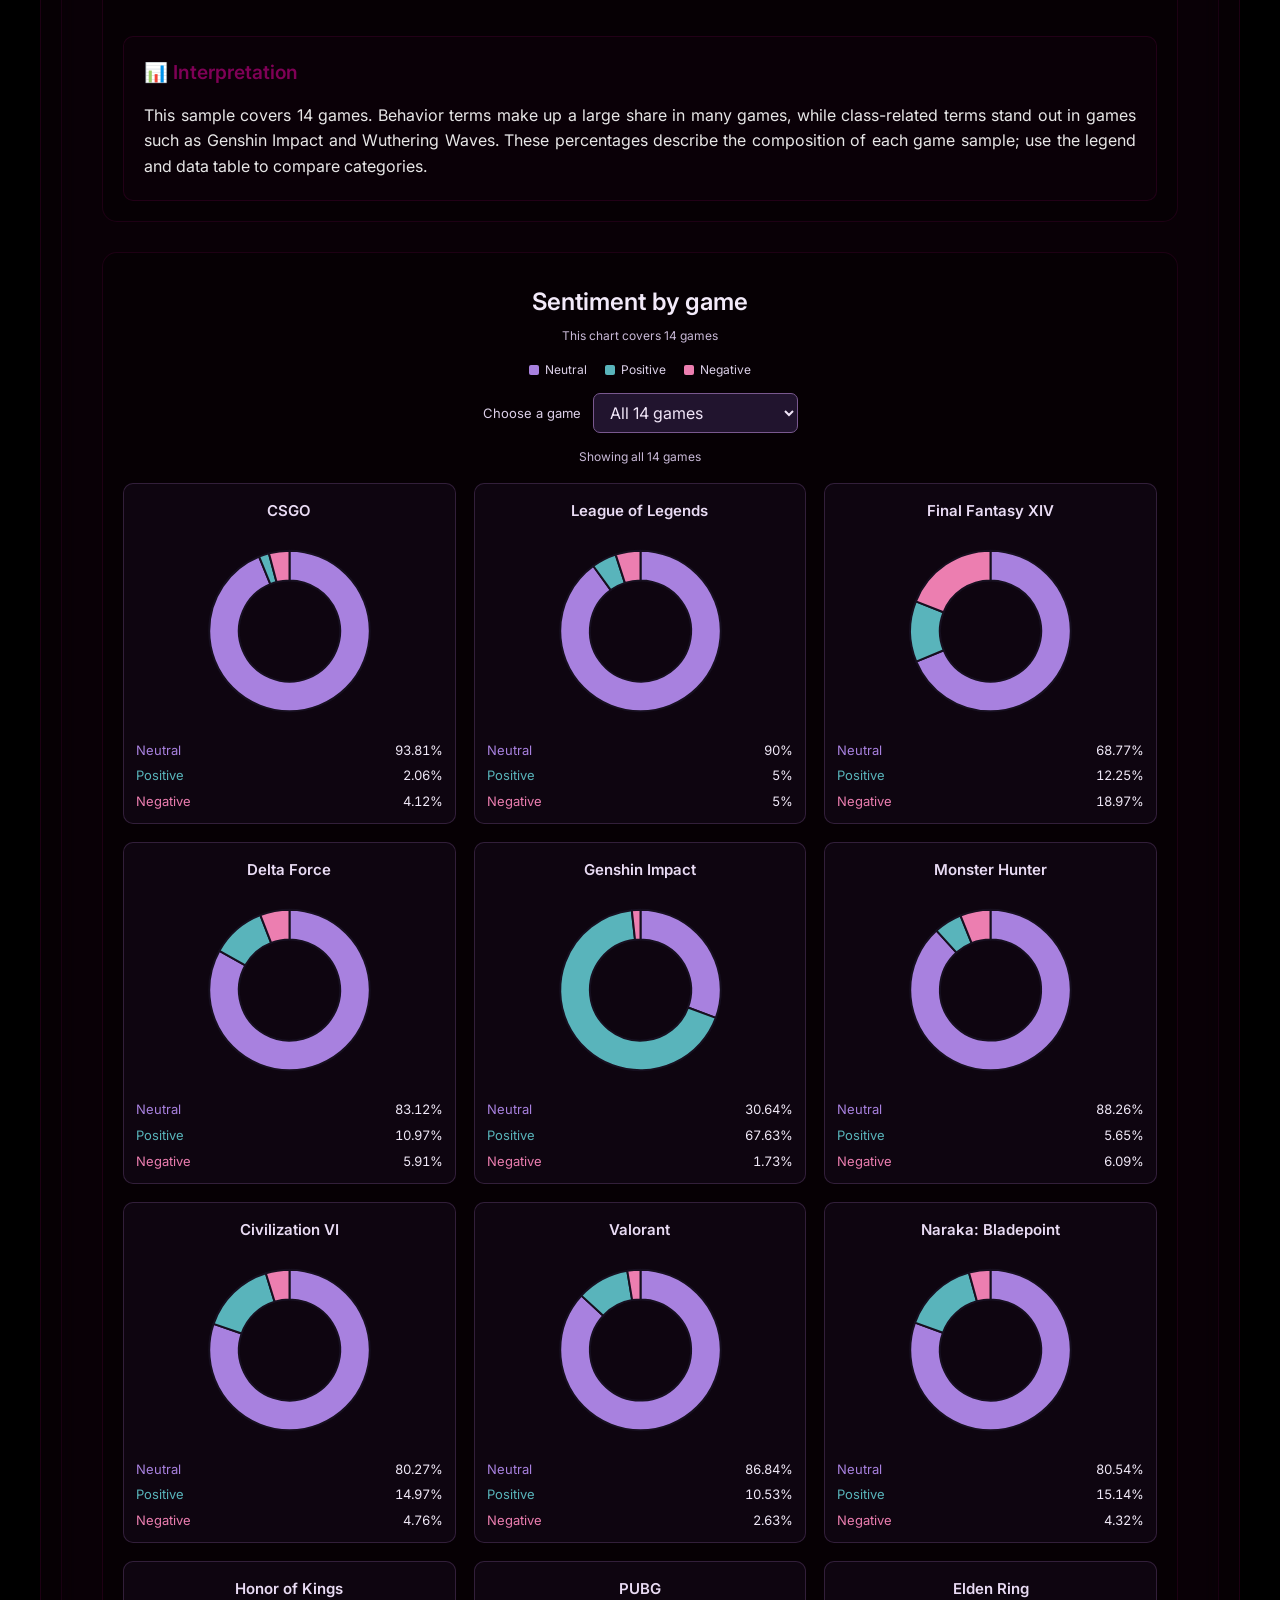
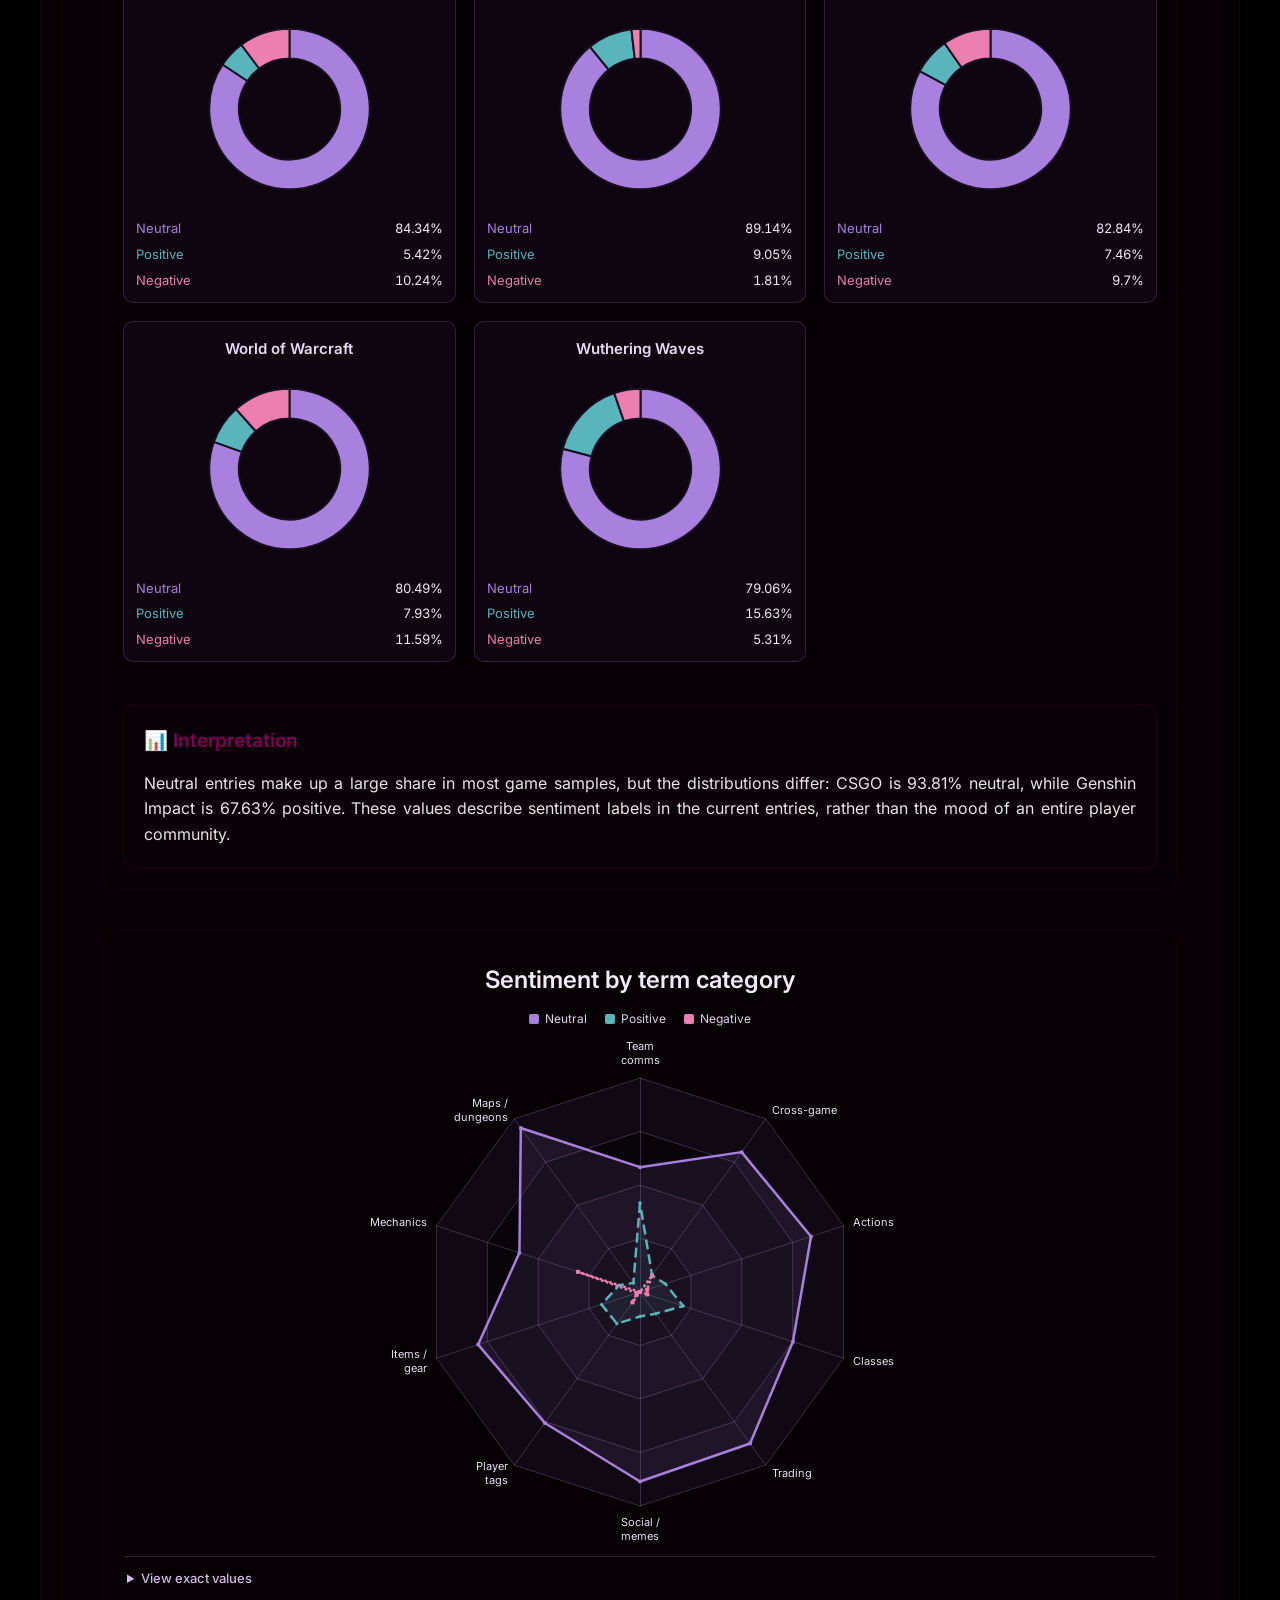
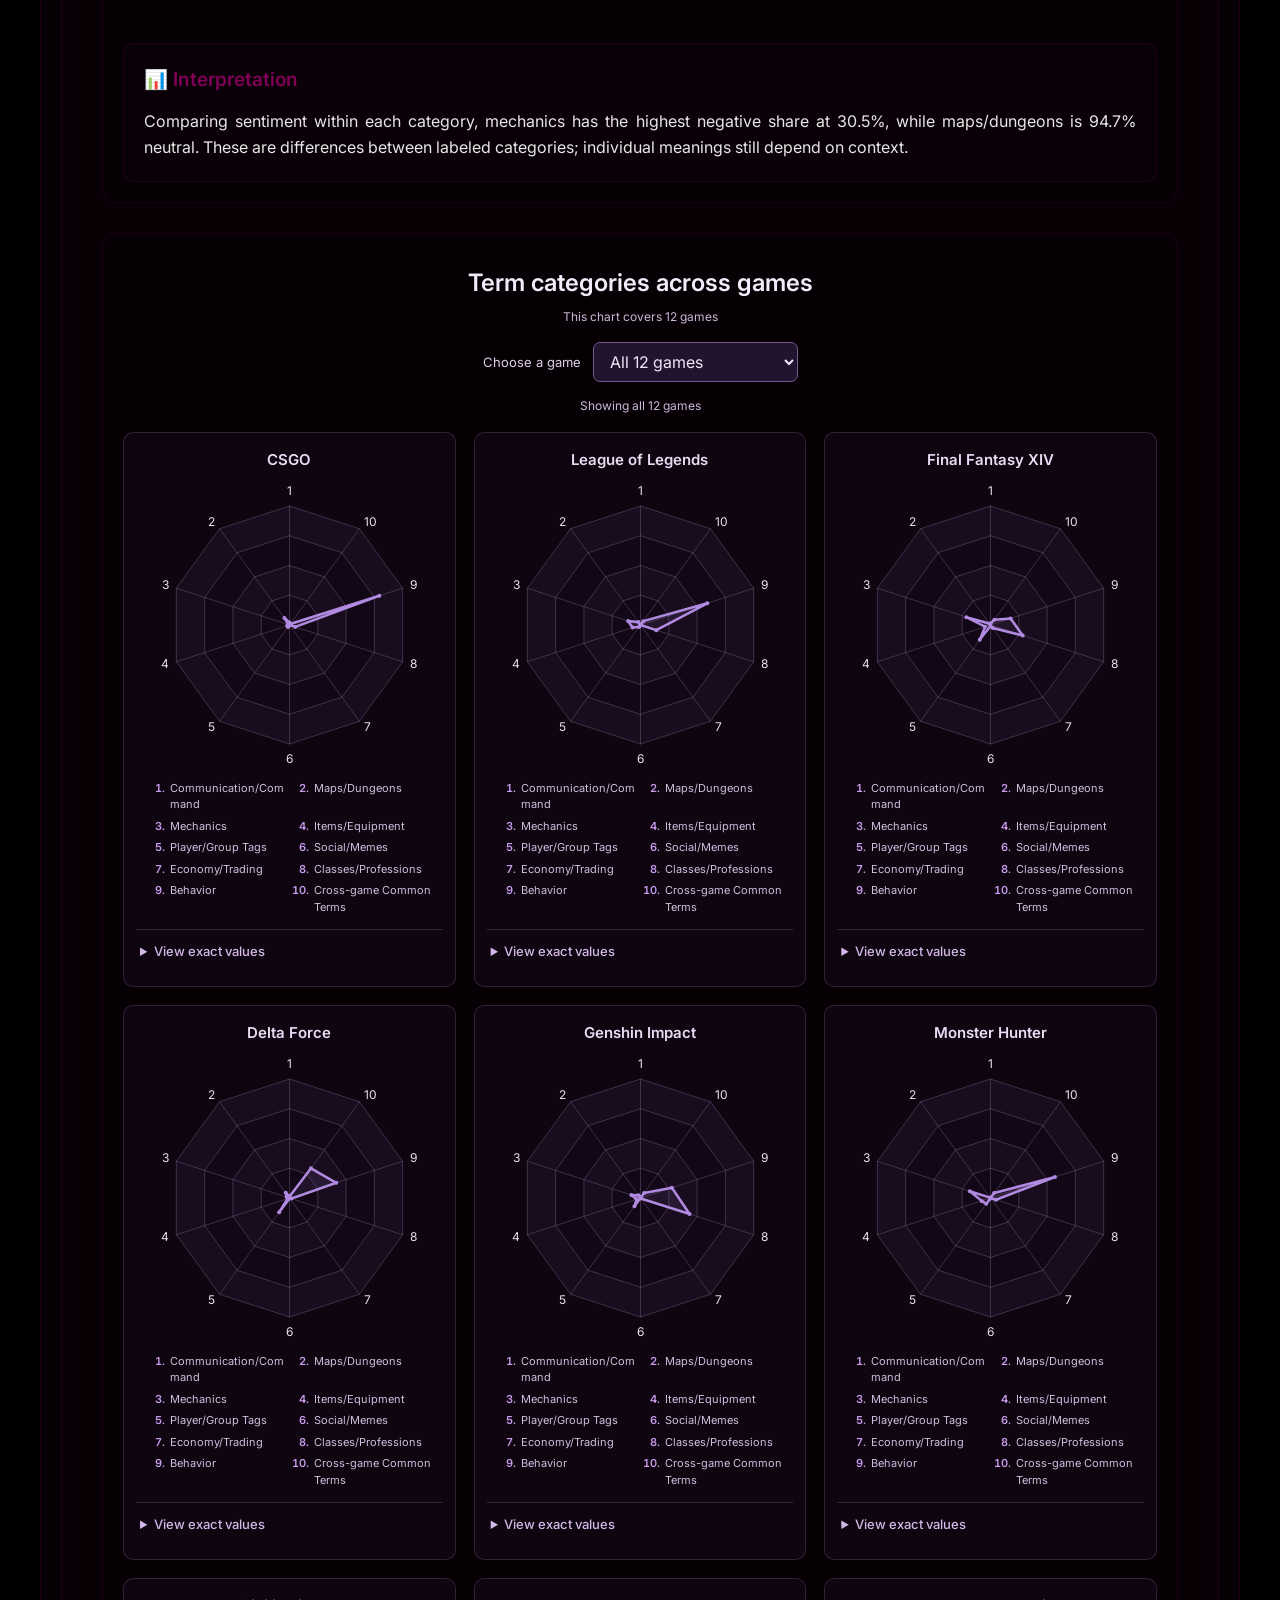
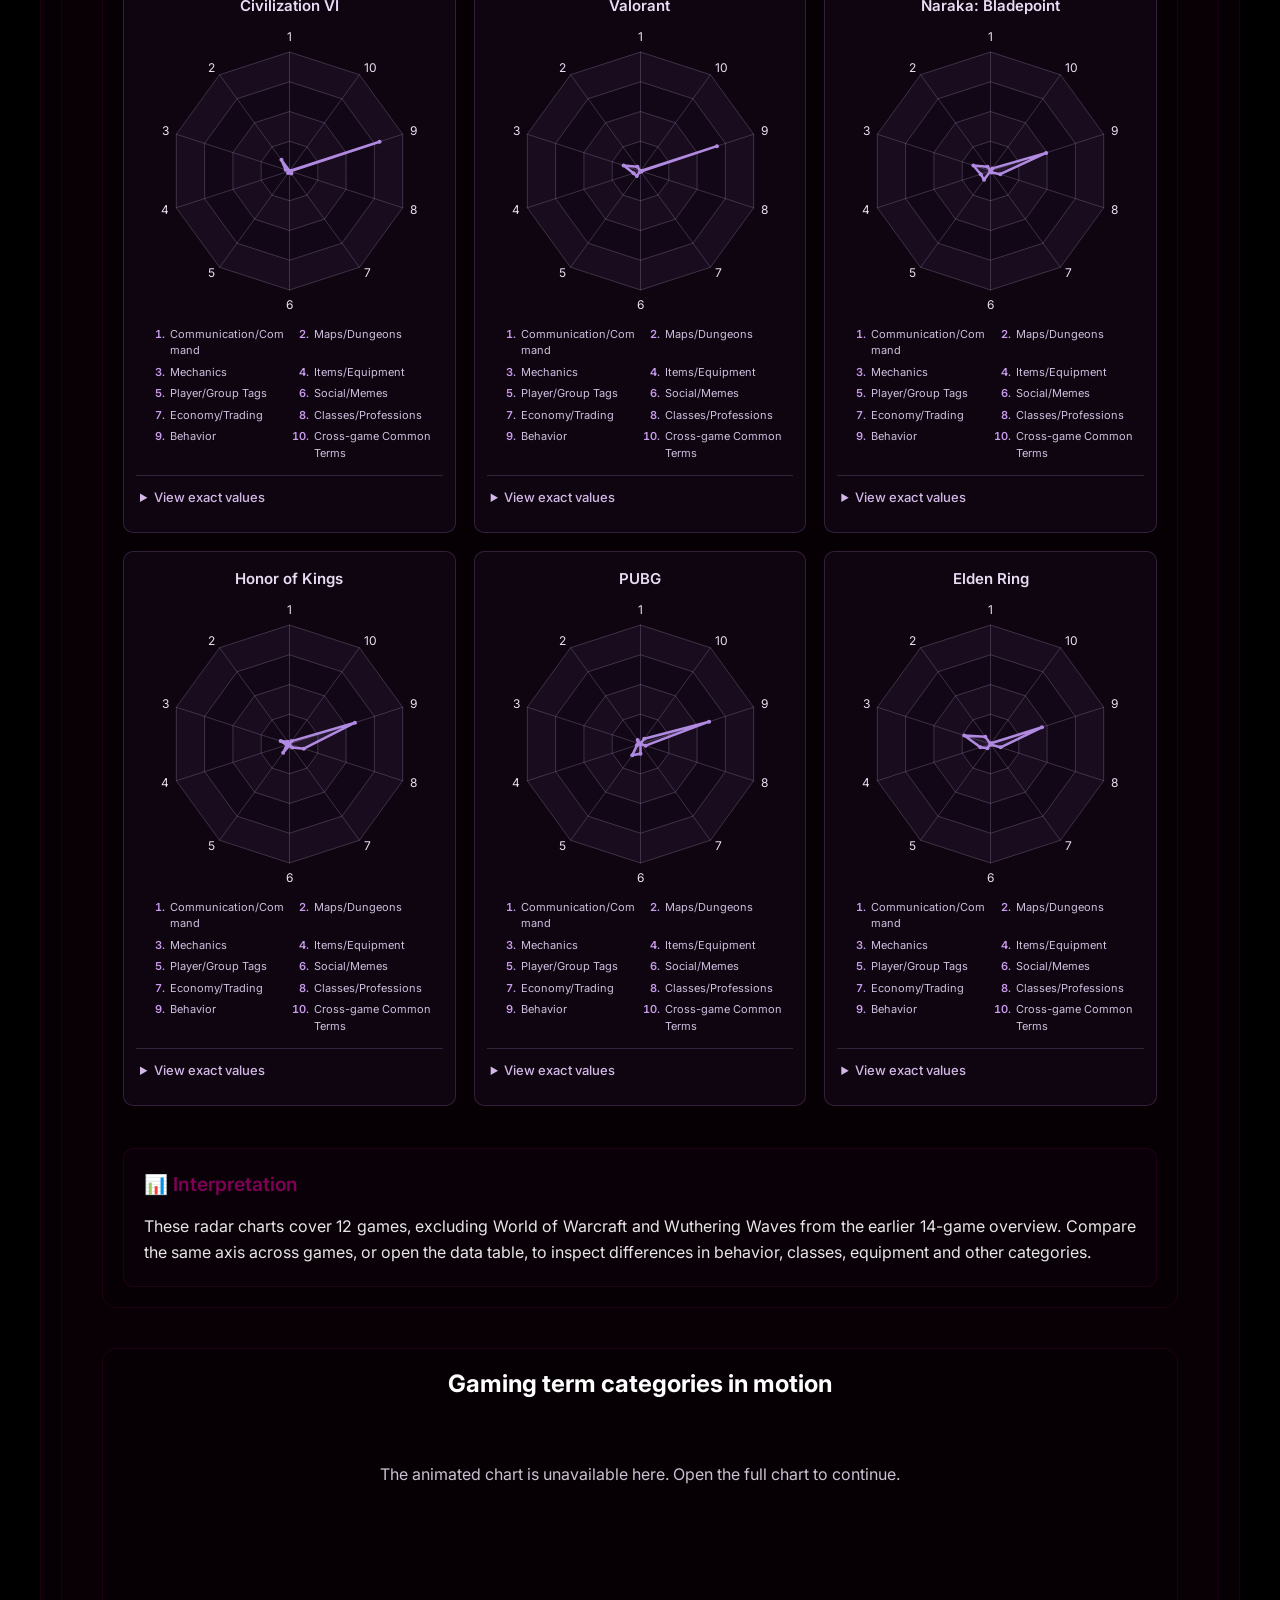
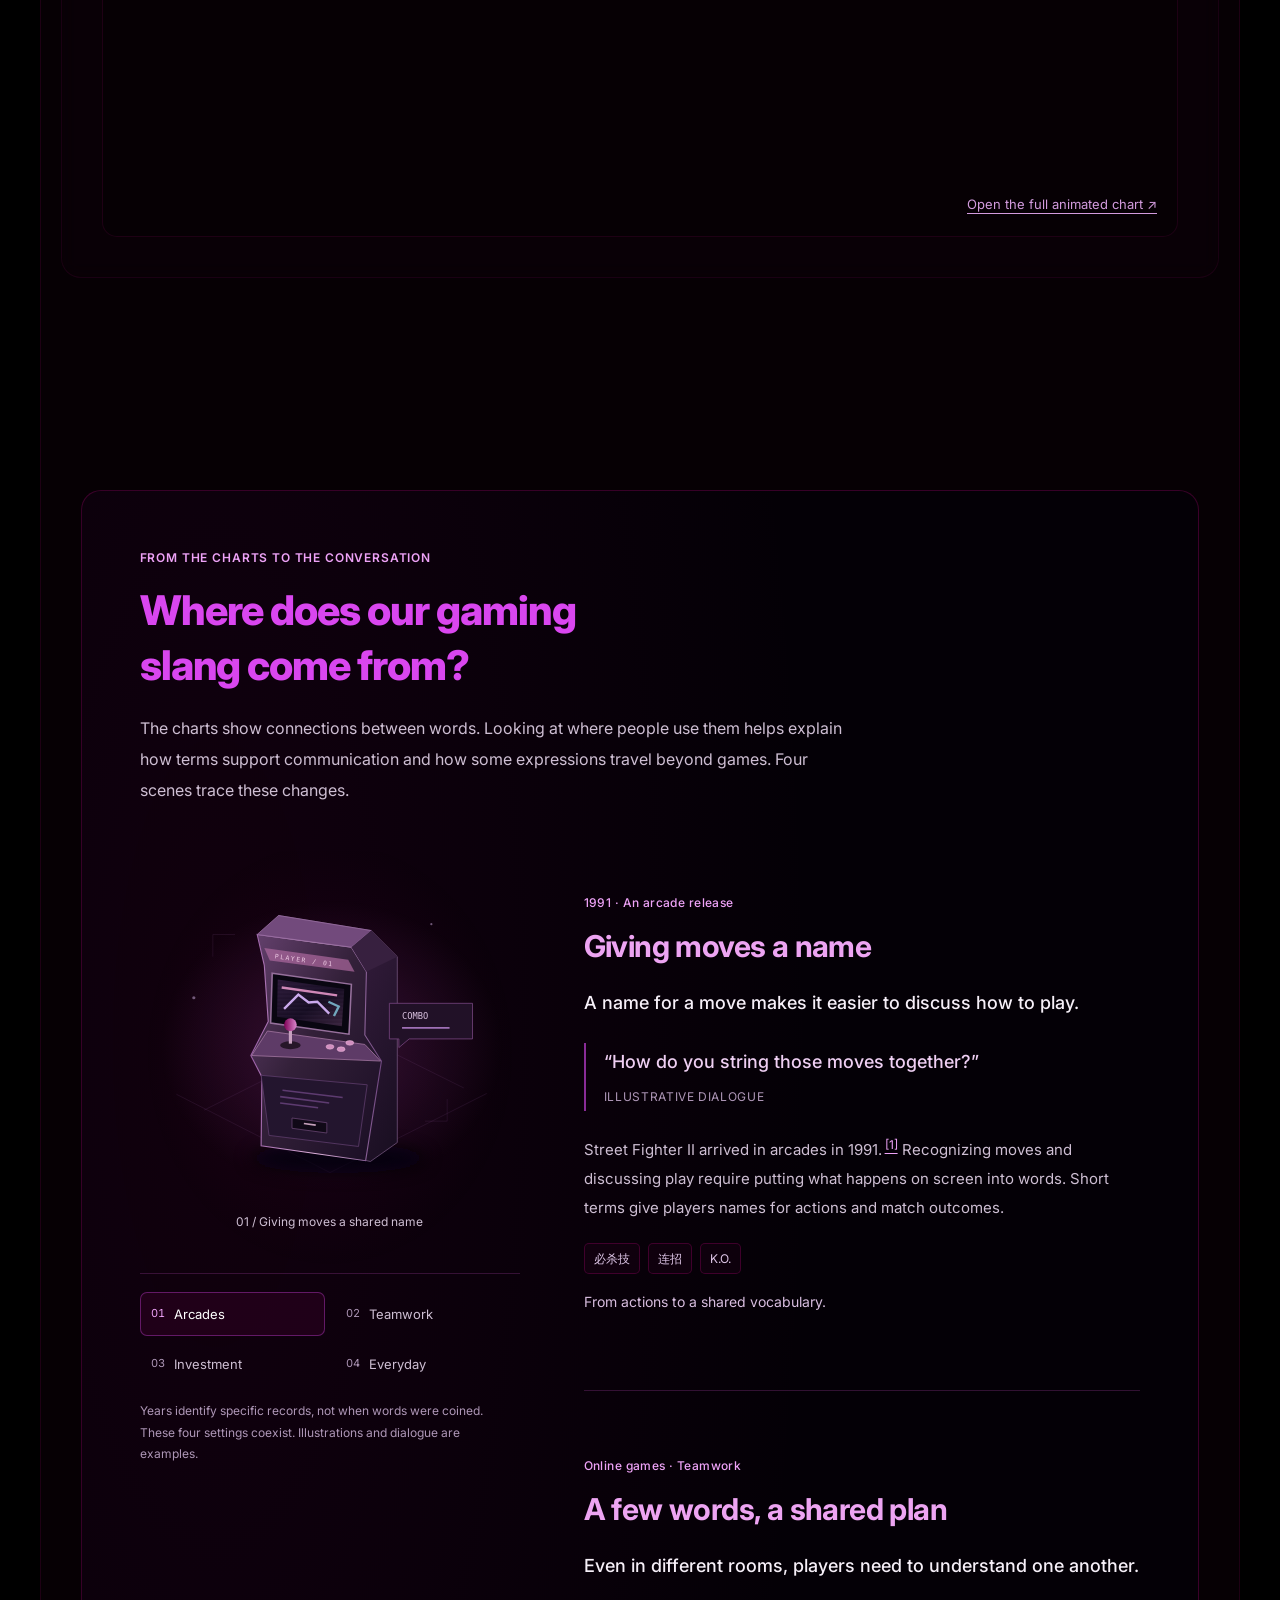
==== commit a7ad63fb: "Remove dictionary and chart introduction paragraphs" ====
--- a/index.html
+++ b/index.html
@@ -2909,9 +2909,6 @@
 
                 <!-- 第二个Section: AI智能查询 -->
                 <div class="search-section" id="search-section">
-                    <div class="section-intro">
-                        <p data-i18n="ai.intro">输入游戏术语，查看 AI 辅助解释与使用场景。解释以收录词条为基础；服务暂不可用时，会切换到本地词库的关键词匹配结果。也可以输入释义片段或游戏名称，寻找相关表达。</p>
-                    </div>
                     <div class="search-interface">
                         <h3 class="search-title" data-i18n="ai.title">🔎 智能词典查询</h3>
                         <p class="search-subtitle" data-i18n="ai.subtitle">AI 辅助解释，结合本地词库查询</p>
@@ -2954,19 +2951,6 @@
                 <!-- 数据可视化图表区域 -->
                 <div class="charts-section" id="charts-section">
                     <h2 class="section-title" data-i18n="sections.dataTitle">游戏黑话背后的数据是怎么样的？</h2>
-                    <div class="section-intro">
-                        <div class="intro-paragraph">
-                            <p data-i18n="charts.intro1">一句“开团”，既是游戏里的行动，也是一群玩家共同理解的信号。把散落在评论中的词语放到一起，我们可以从分类、共现、情感和时间四个角度，观察游戏黑话的使用方式。</p>
-                        </div>
-
-                        <div class="intro-paragraph">
-                            <p data-i18n="charts.intro2">先从旭日图看黑话的分类层级，再沿节点之间的连线，看哪些词经常被一起提起。点击图中的分类或词条，可以展开细节；小扇区和不显眼的节点，也能通过选择菜单找到。</p>
-                        </div>
-
-                        <div class="intro-paragraph">
-                            <p data-i18n="charts.intro3">接着回到不同游戏，比较它们的用词构成与情感分布，最后观察类别随时间的变化。同一个词放在不同语境里，可能承担完全不同的沟通任务。</p>
-                        </div>
-                    </div>
                     <div class="charts-container">
                         <div class="chart-row">
                             <section class="chart-item slang-chart-panel" id="slang-sunburst-panel" aria-labelledby="slang-sunburst-title">
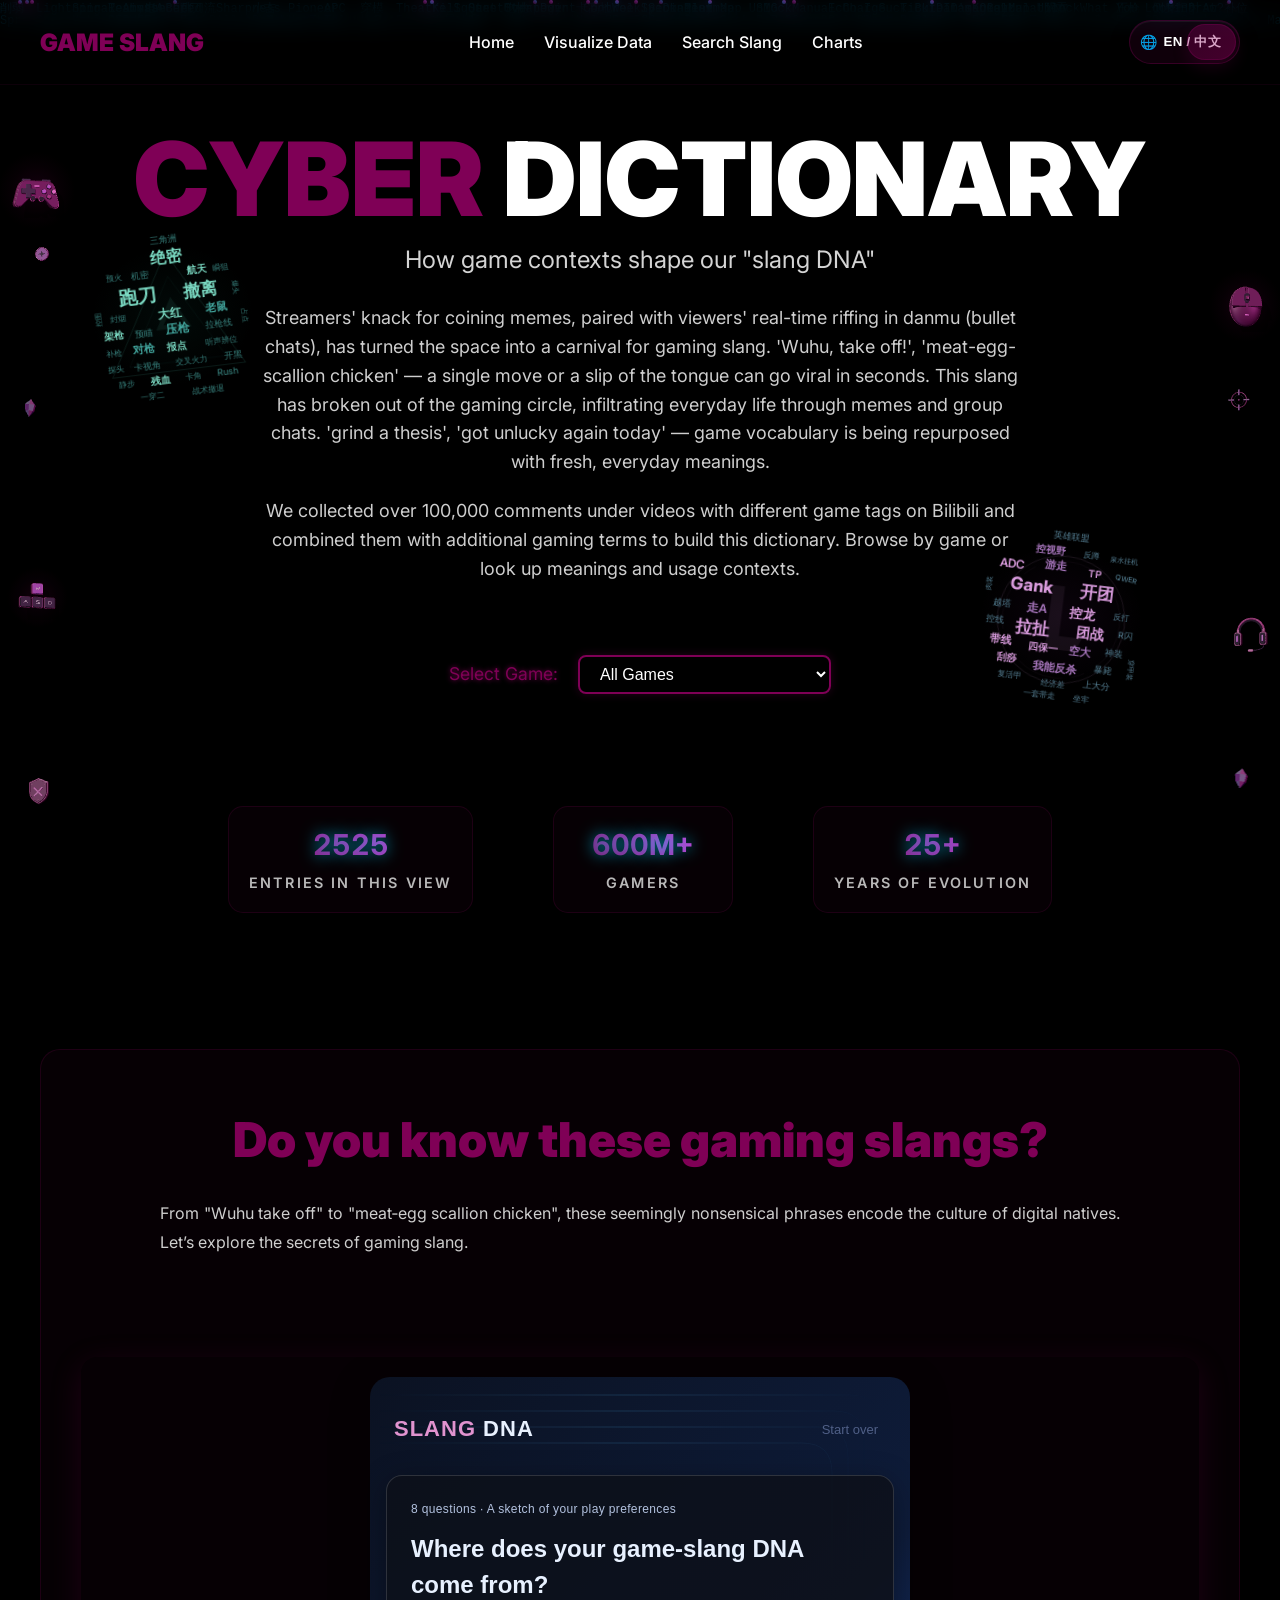
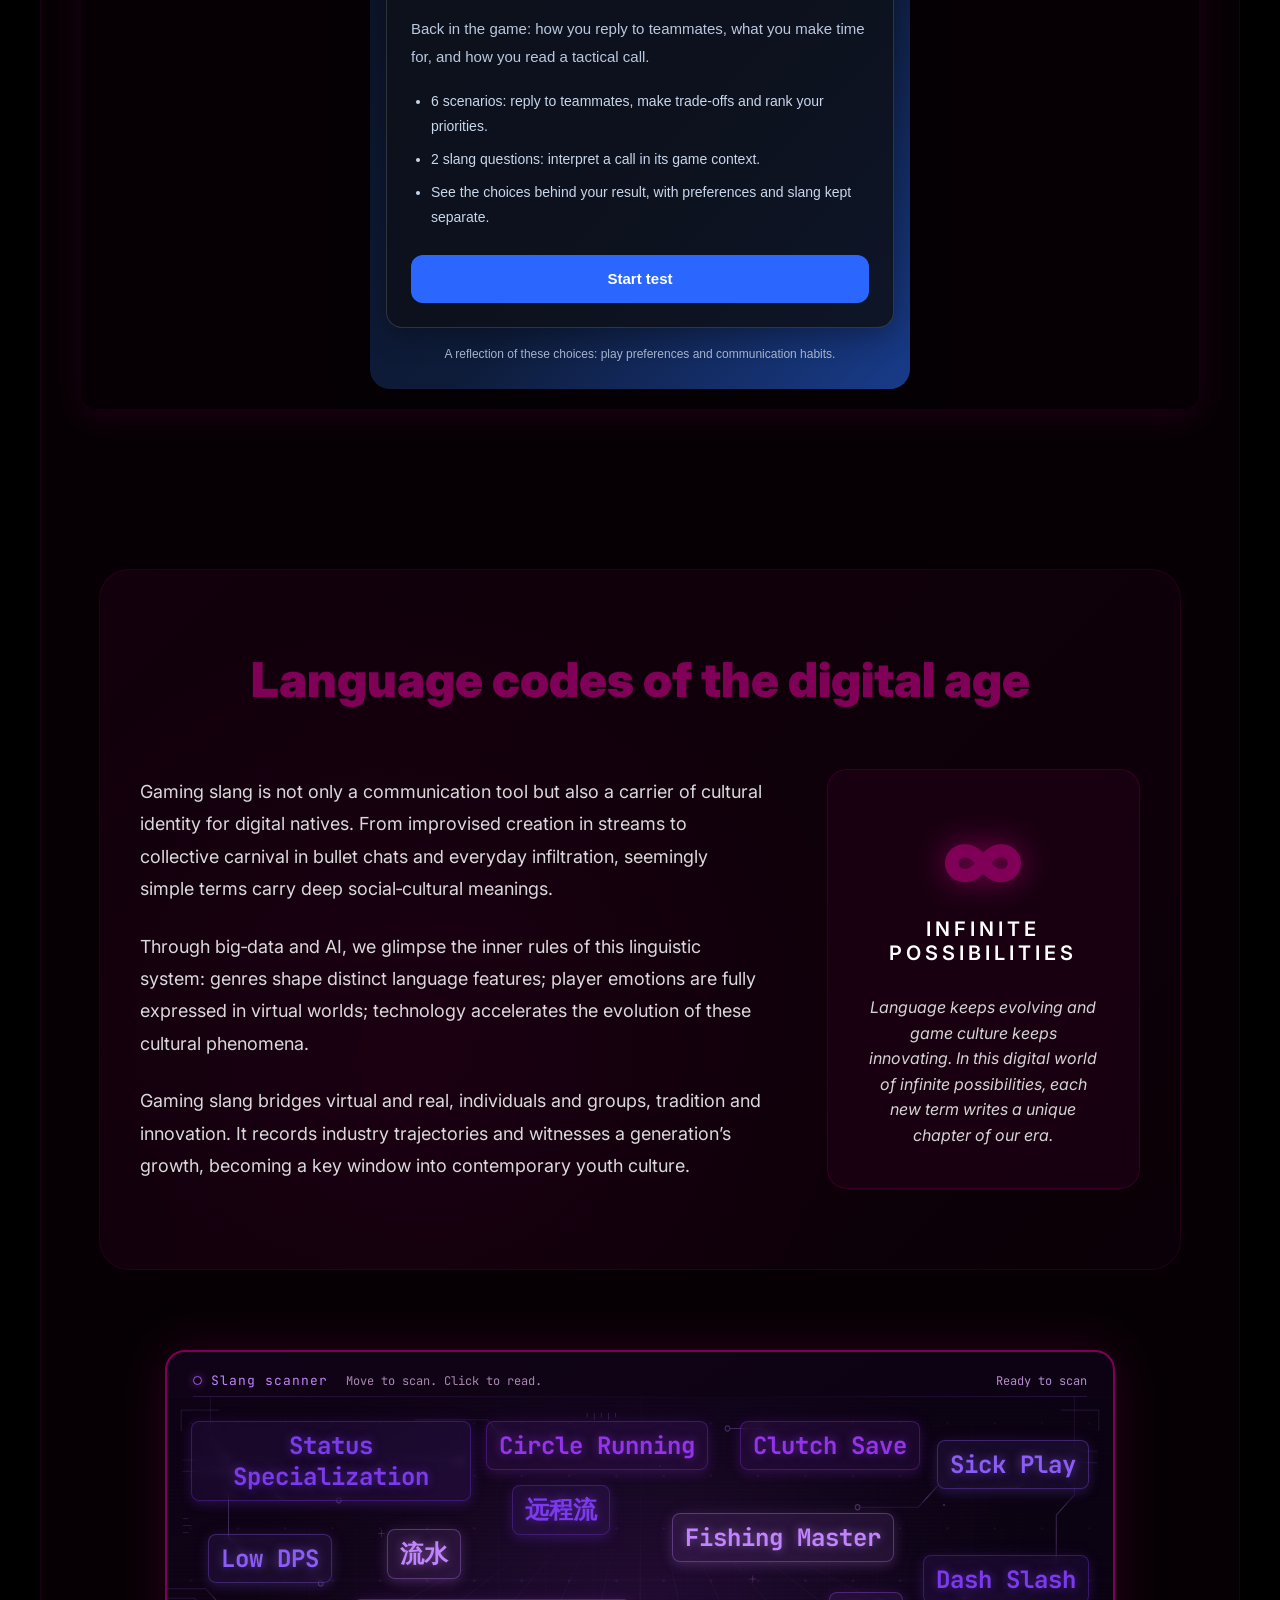
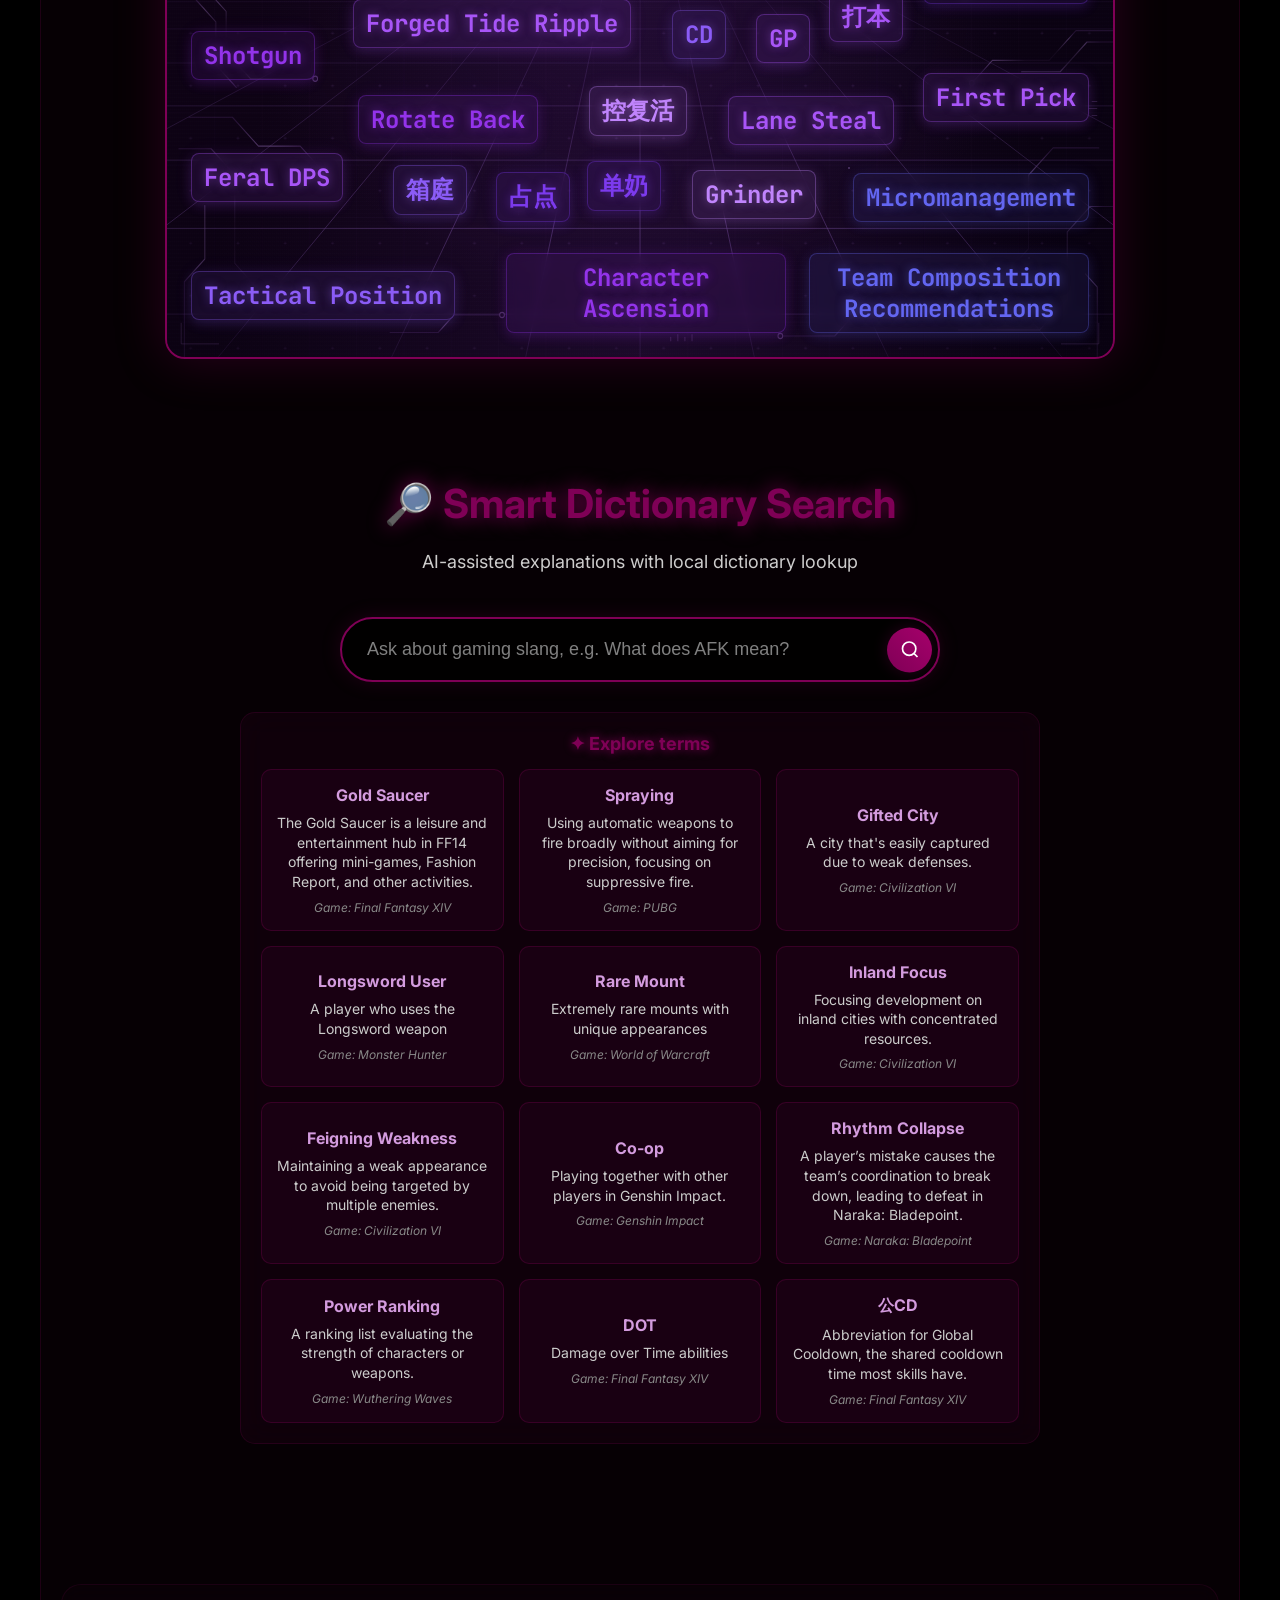
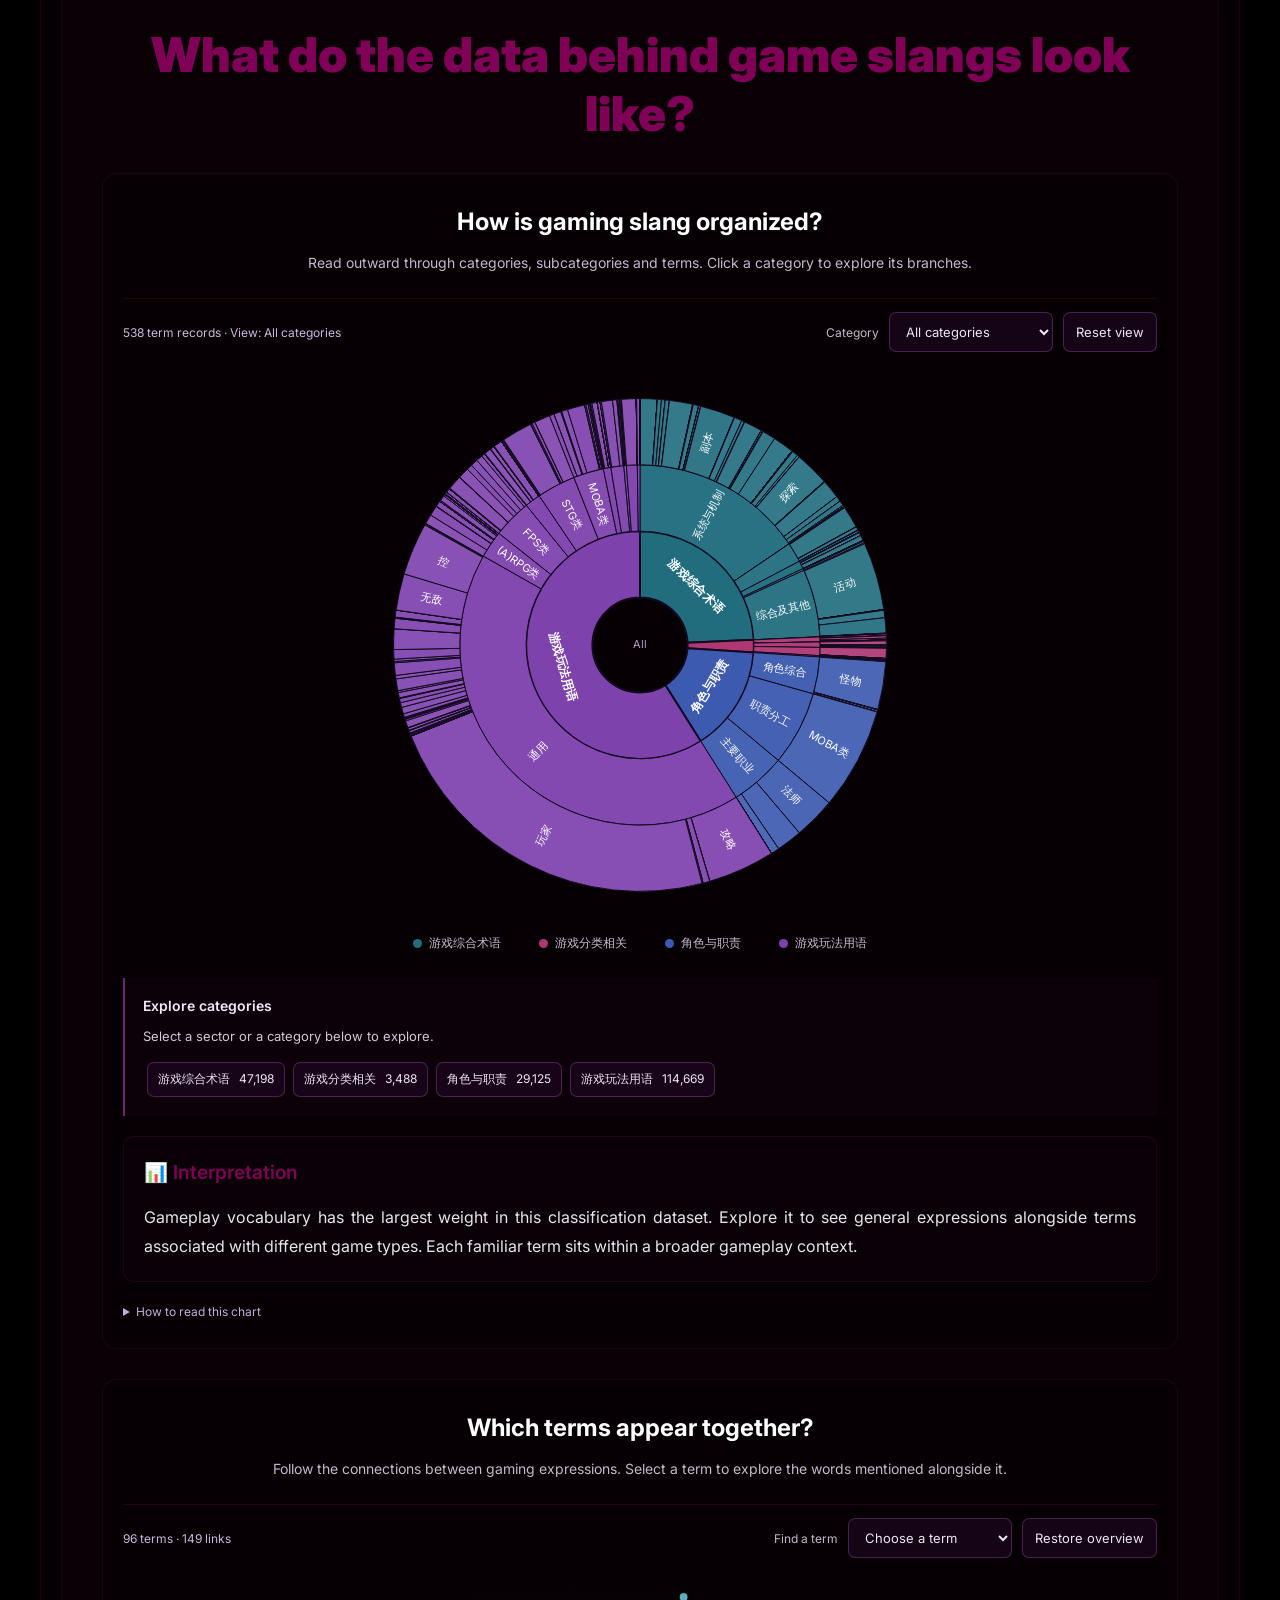
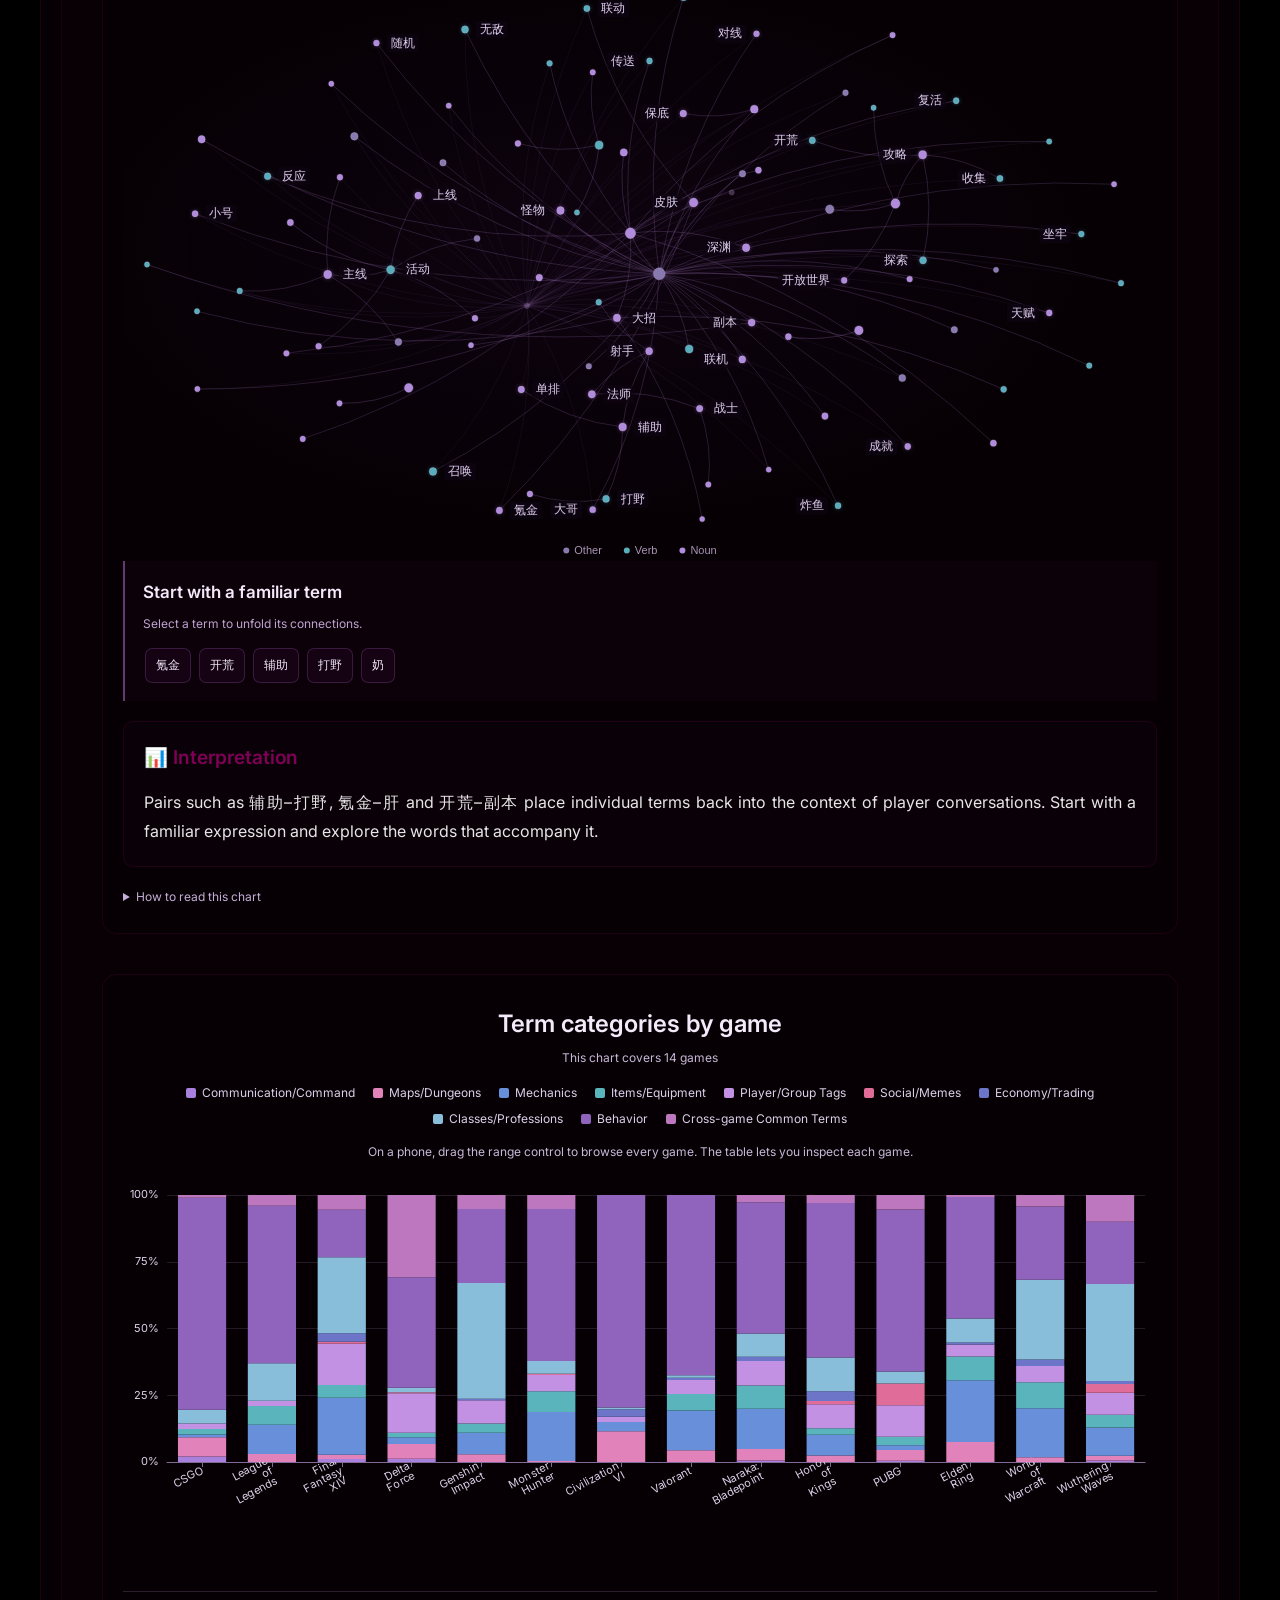
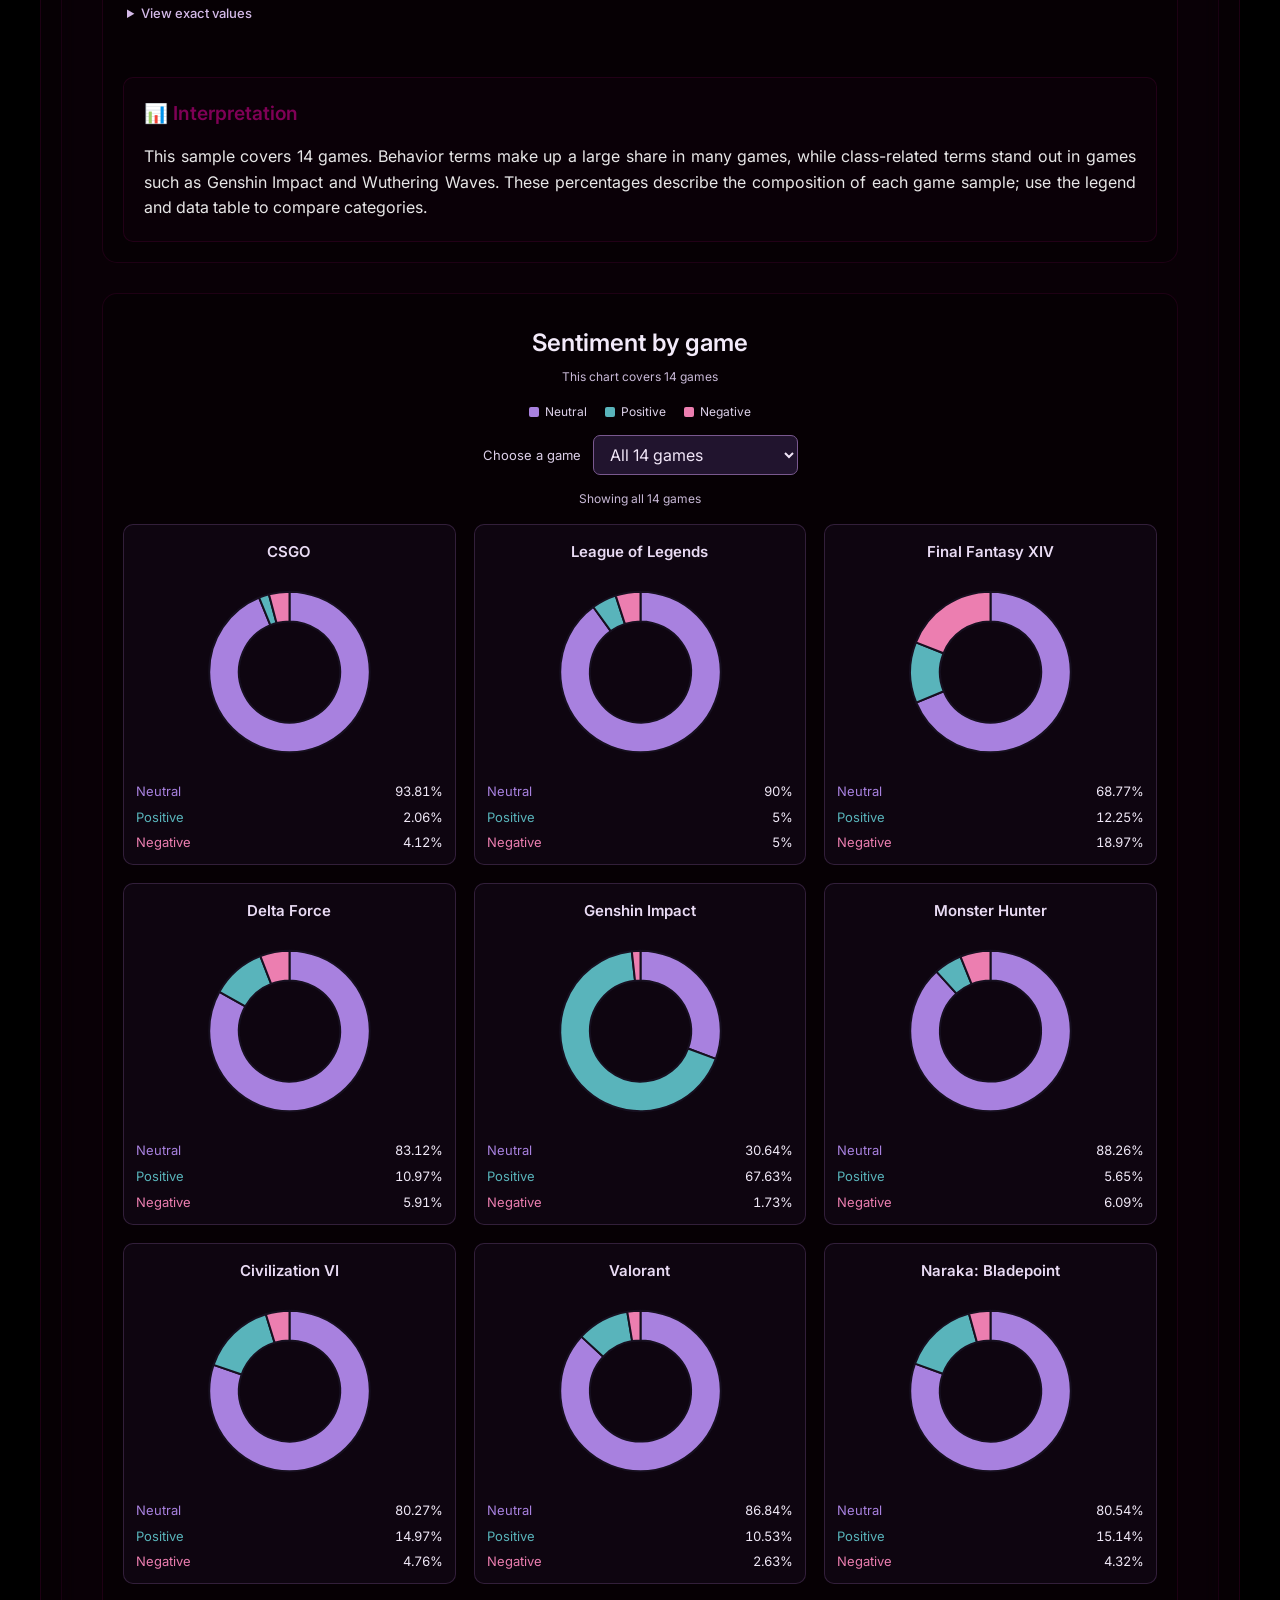
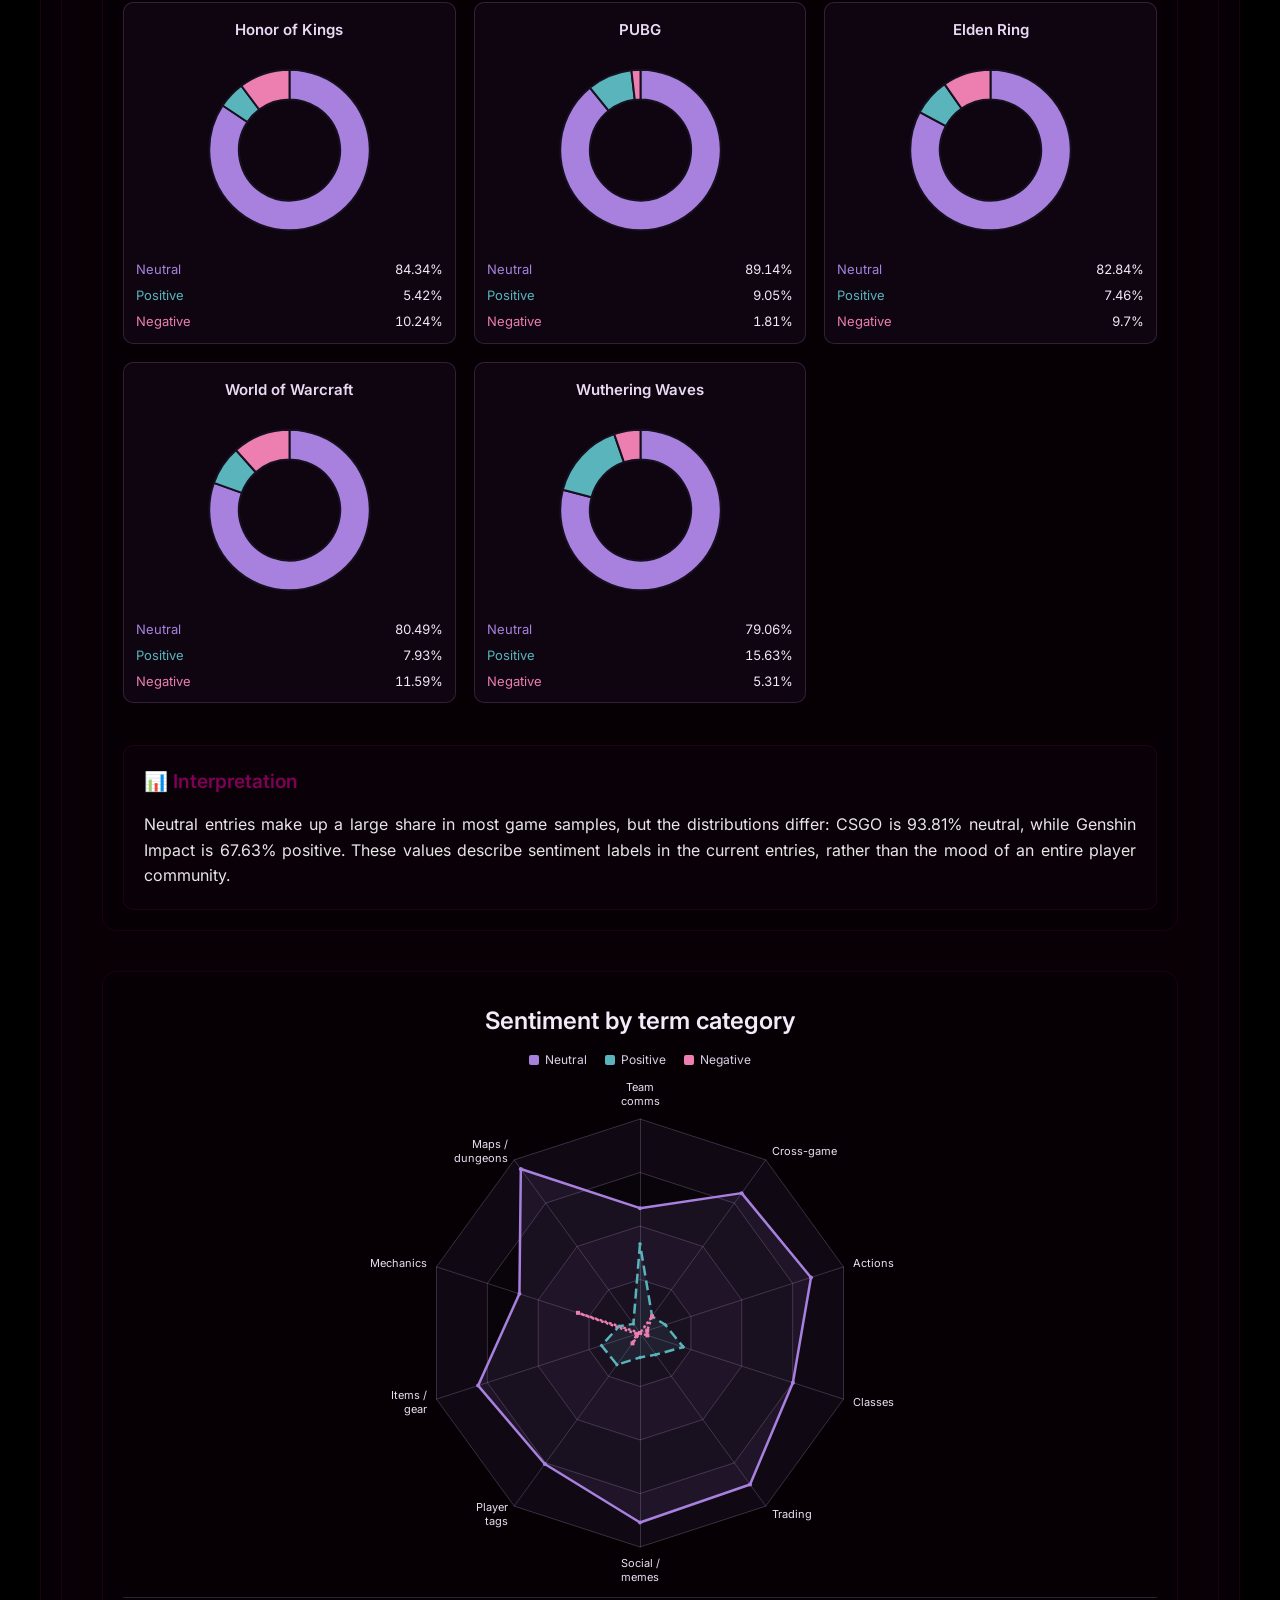
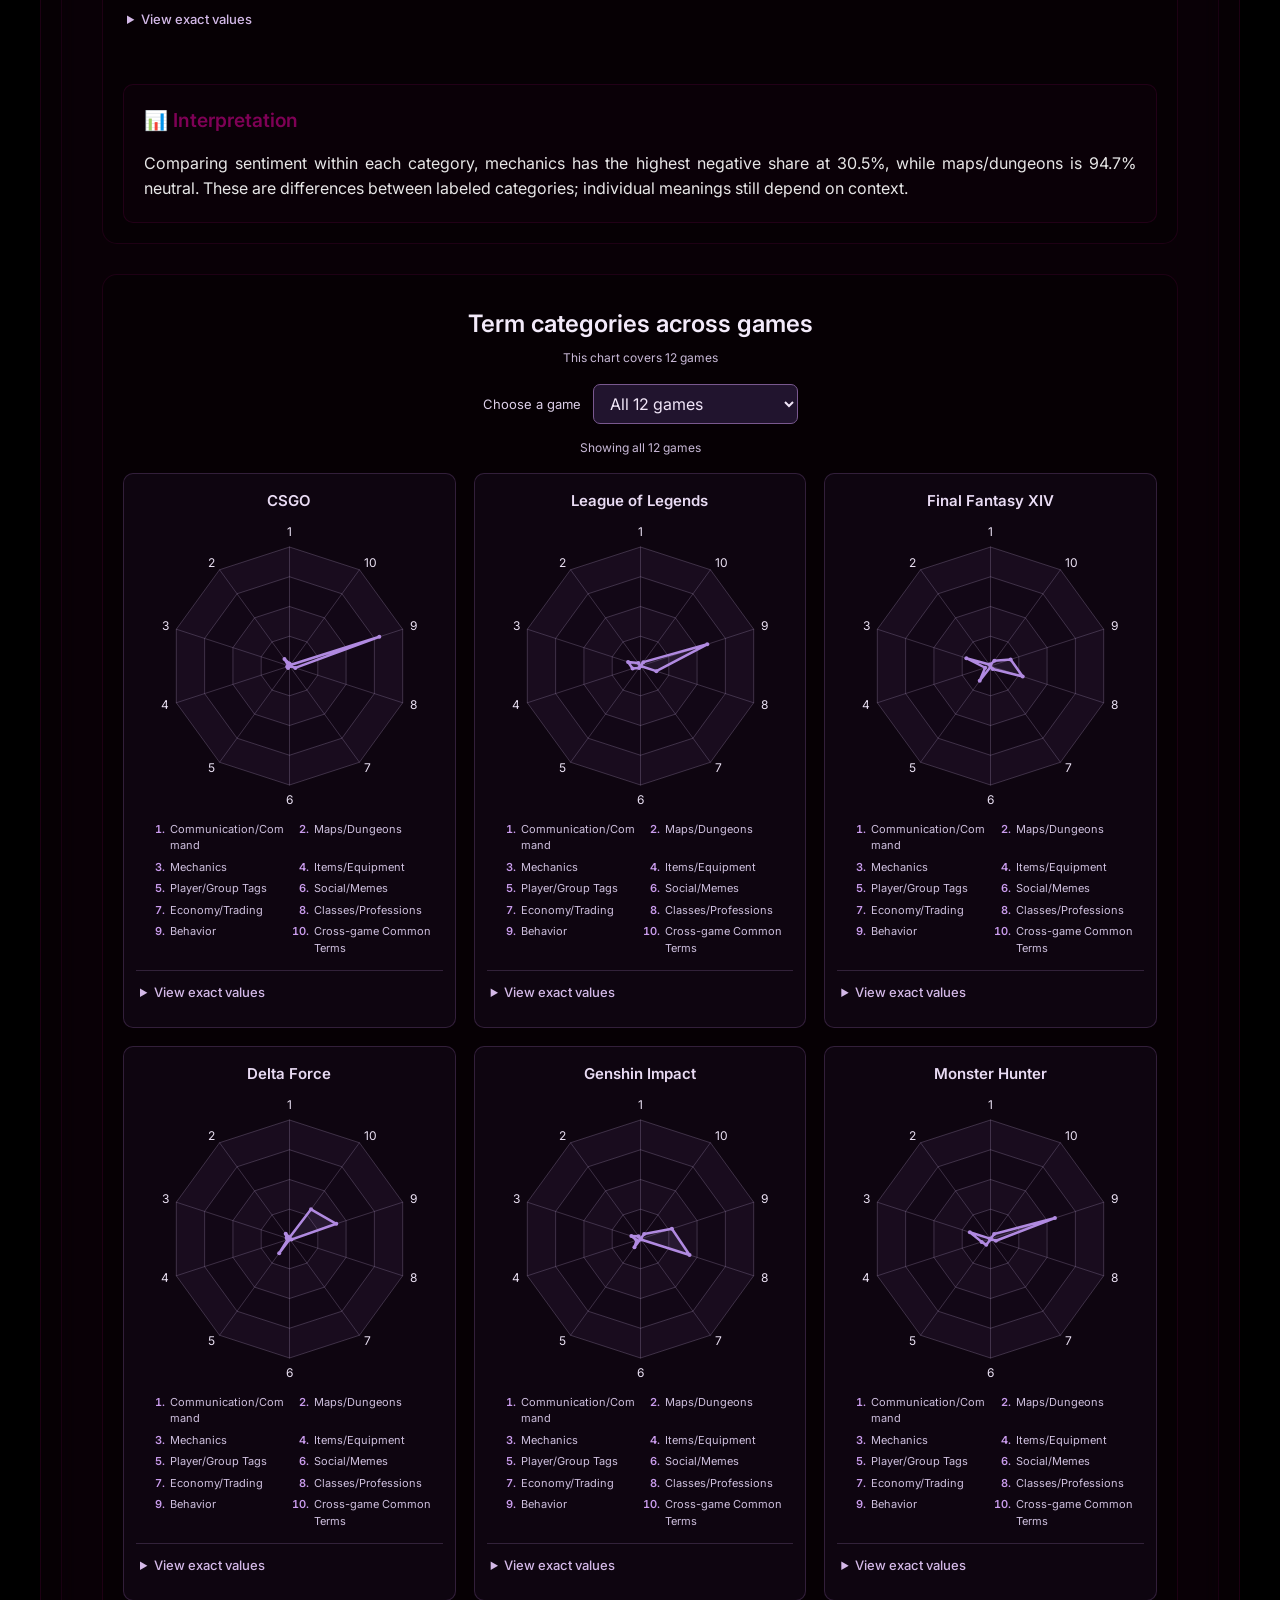
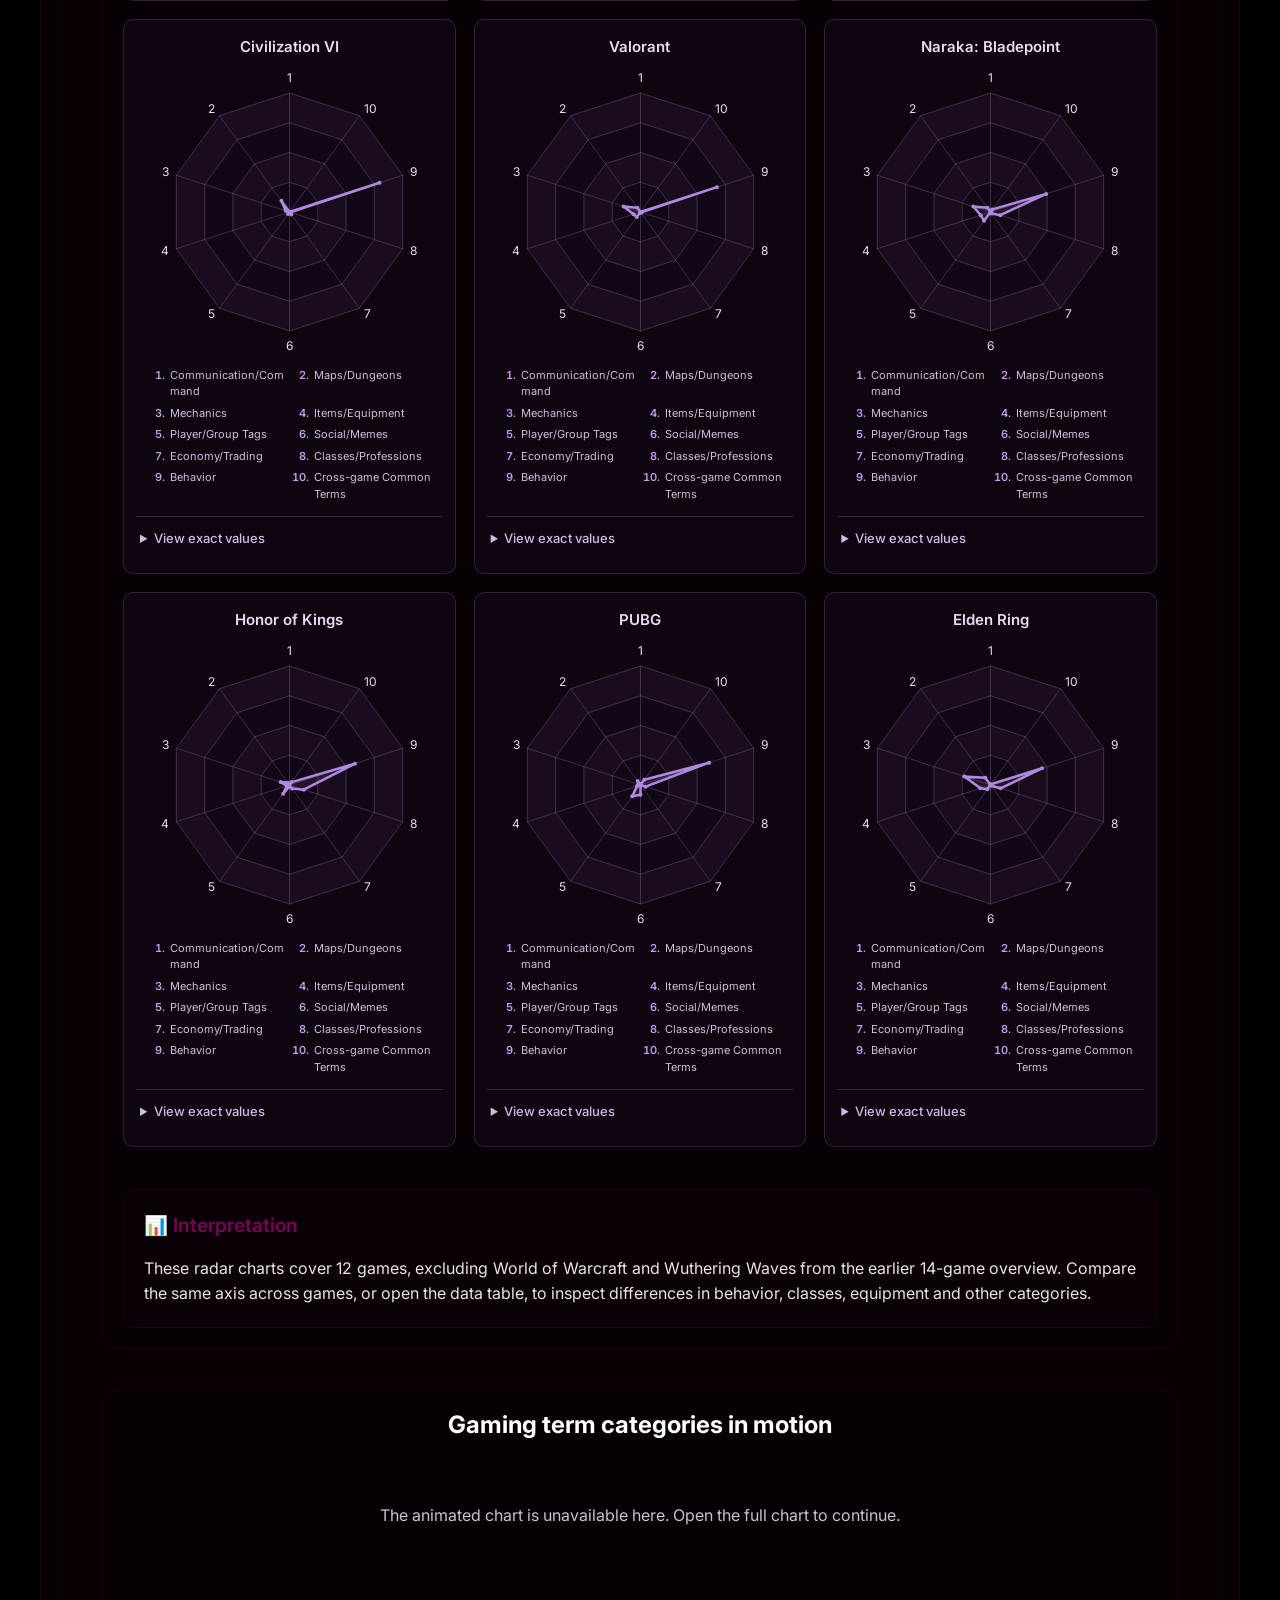
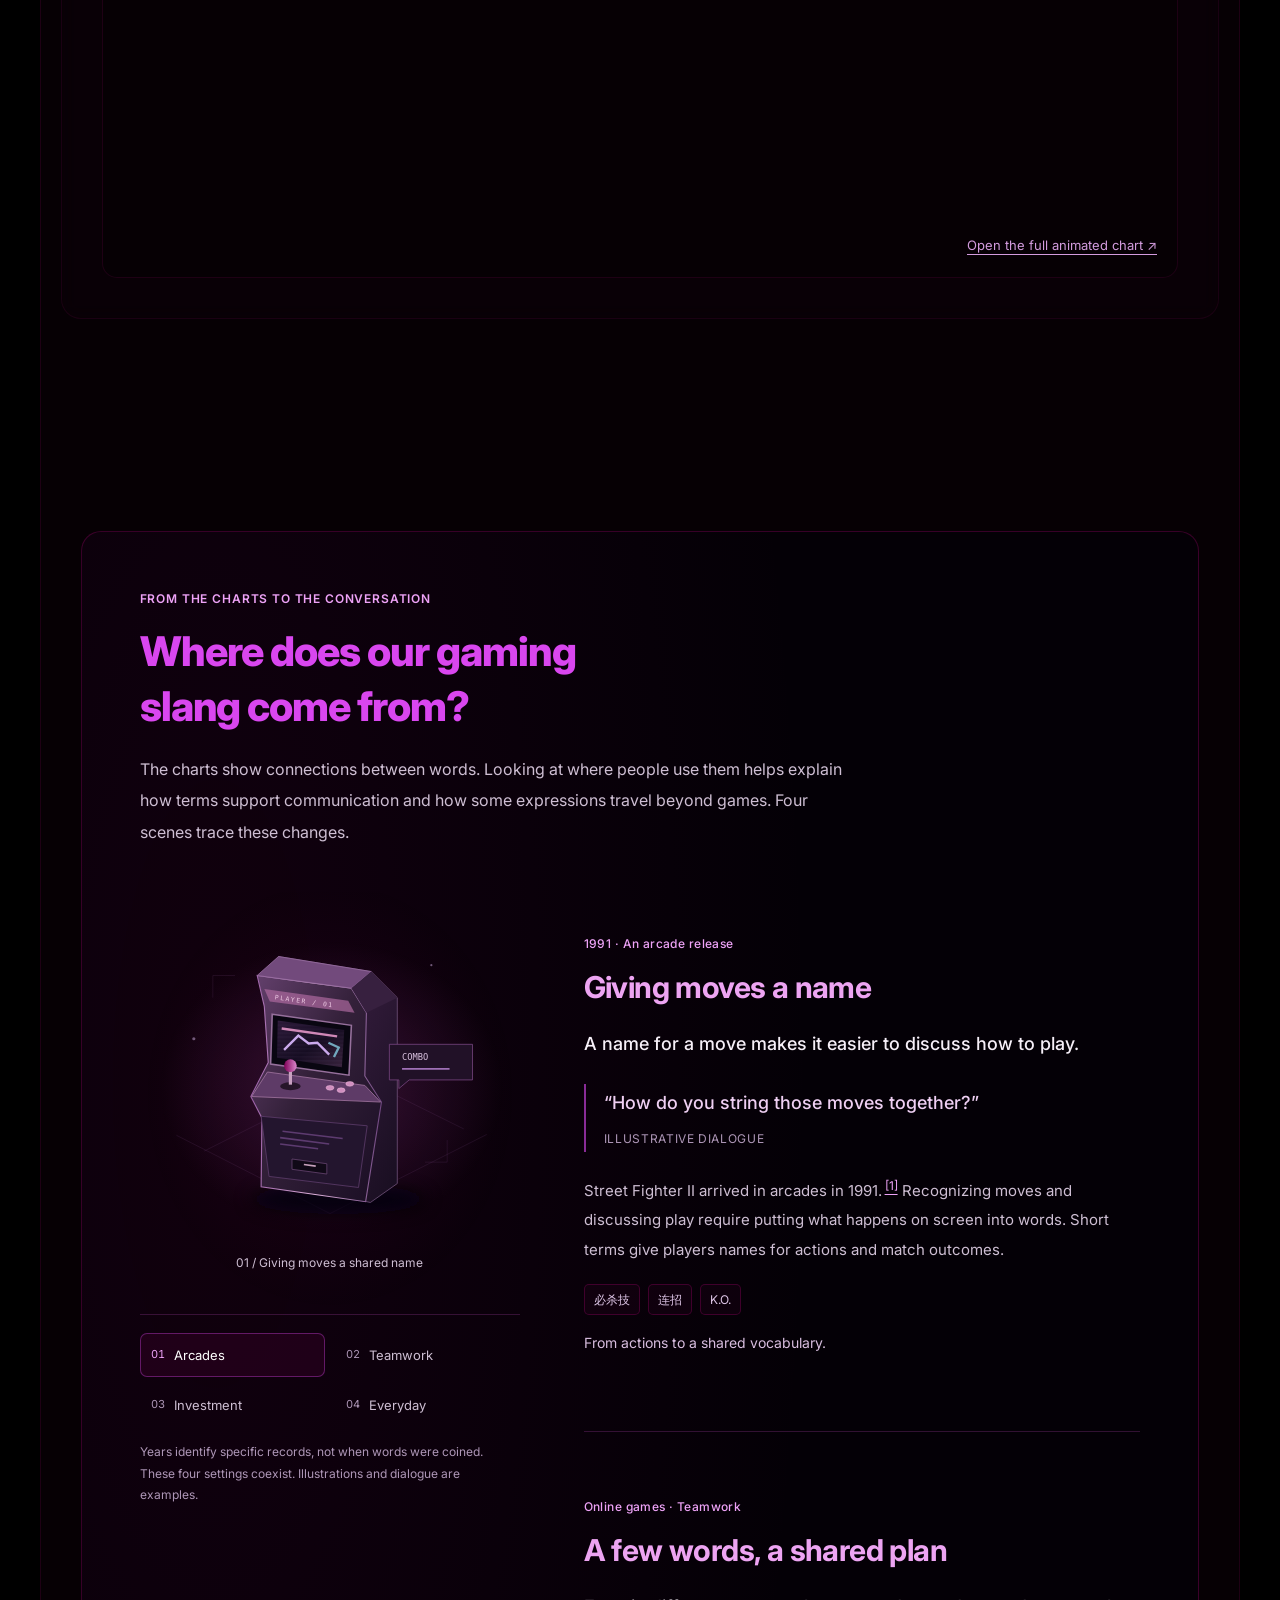
==== commit e9ec7034: "Let DeepSeek answer gaming questions beyond the local dictionary" ====
--- a/index.html
+++ b/index.html
@@ -2913,7 +2913,7 @@
                         <h3 class="search-title" data-i18n="ai.title">🔎 智能词典查询</h3>
                         <p class="search-subtitle" data-i18n="ai.subtitle">AI 辅助解释，结合本地词库查询</p>
                         <div class="search-container">
-                            <input type="text" class="search-box" placeholder="请输入游戏黑话，如：躺平、卷王、开黑..." id="searchInput" maxlength="80" aria-label="查询黑话" data-i18n-attr="placeholder:ai.placeholder">
+                            <input type="text" class="search-box" placeholder="输入游戏黑话或问题，如：开黑是什么意思？" id="searchInput" maxlength="80" aria-label="查询黑话" data-i18n-attr="placeholder:ai.placeholder">
                             <button type="button" class="search-btn" id="searchBtn" aria-label="查询黑话" data-i18n-attr="aria-label:ai.searchAction">
                                 <svg aria-hidden="true" width="20" height="20" viewBox="0 0 24 24" fill="none" stroke="currentColor" stroke-width="2">
                                     <circle cx="11" cy="11" r="8"></circle>
@@ -4357,7 +4357,7 @@
 
             const query = term || (searchInput ? searchInput.value.trim() : '');
             if (!query) {
-                displayAIError(isEnglish ? 'Please enter a gaming term.' : '请输入要查询的游戏黑话。');
+                displayAIError(isEnglish ? 'Please enter a gaming term or question.' : '请输入游戏黑话或相关问题。');
                 searchInput?.focus();
                 return;
             }
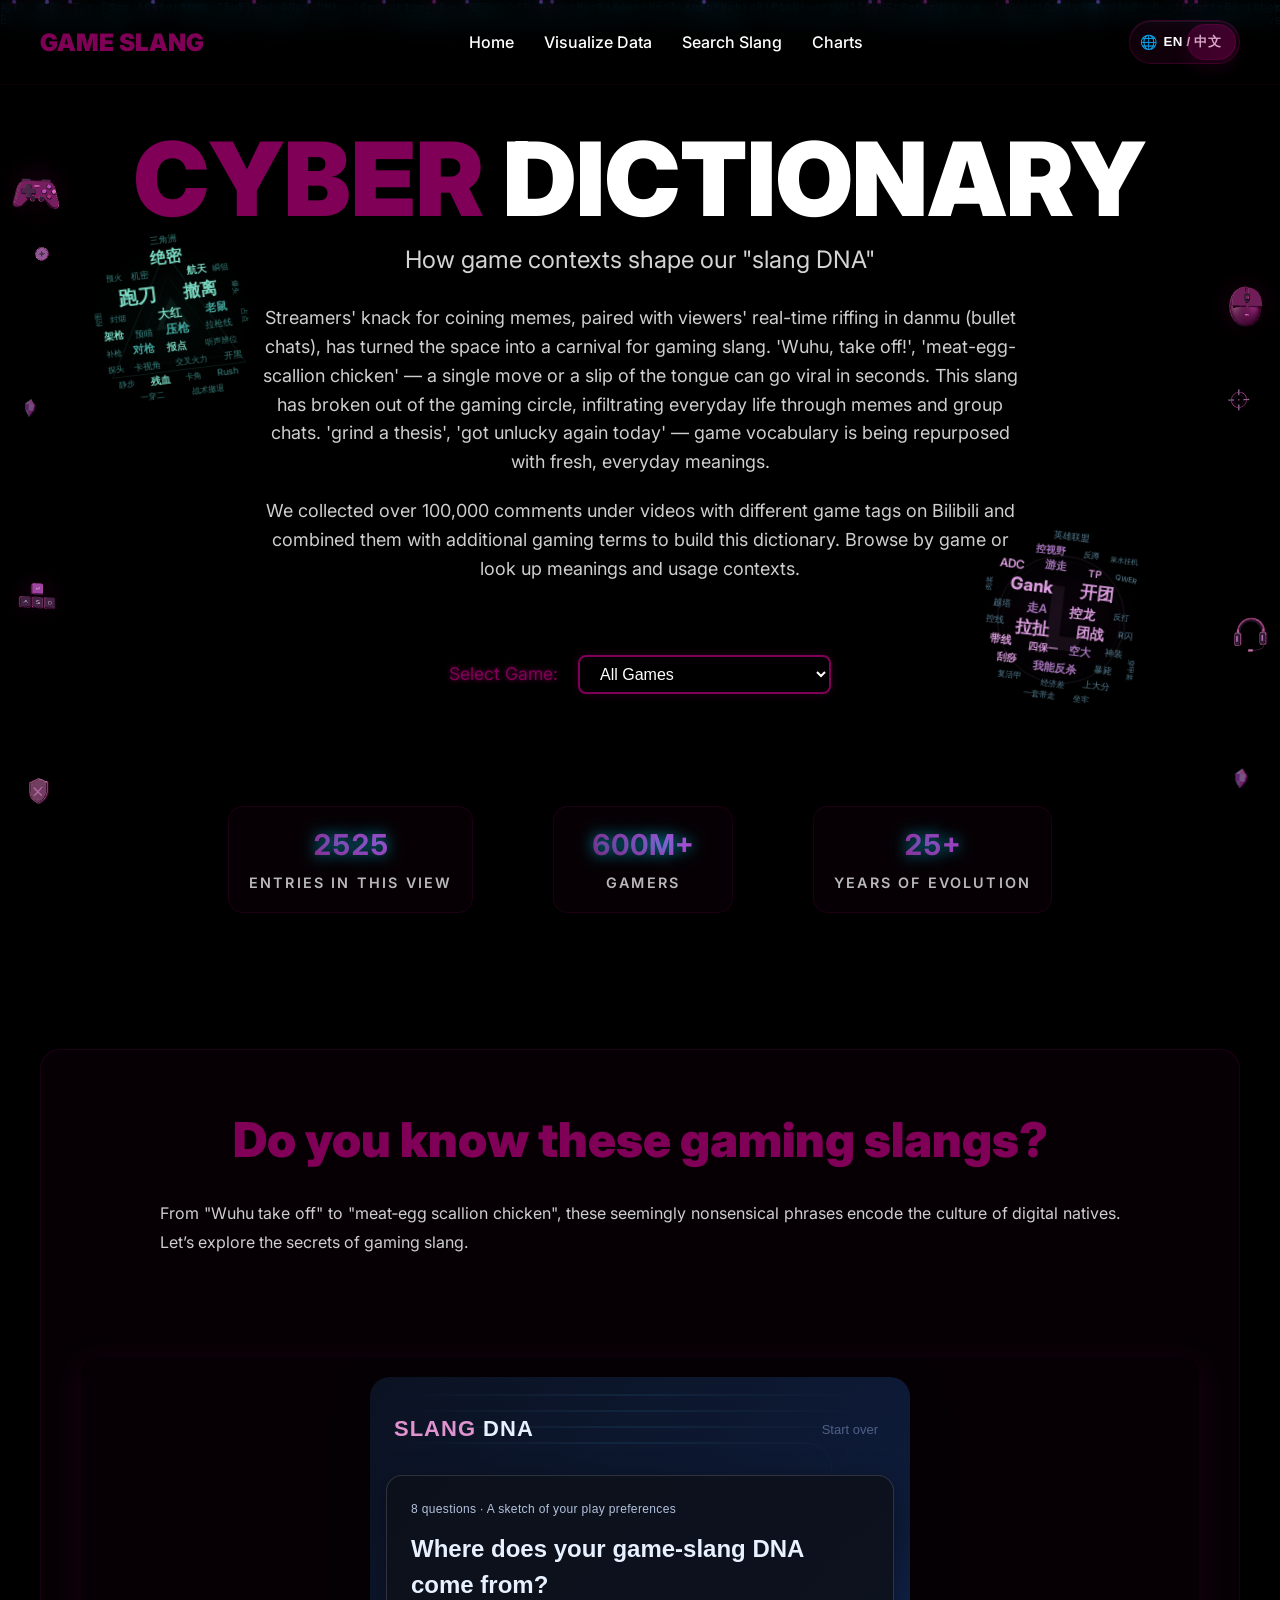
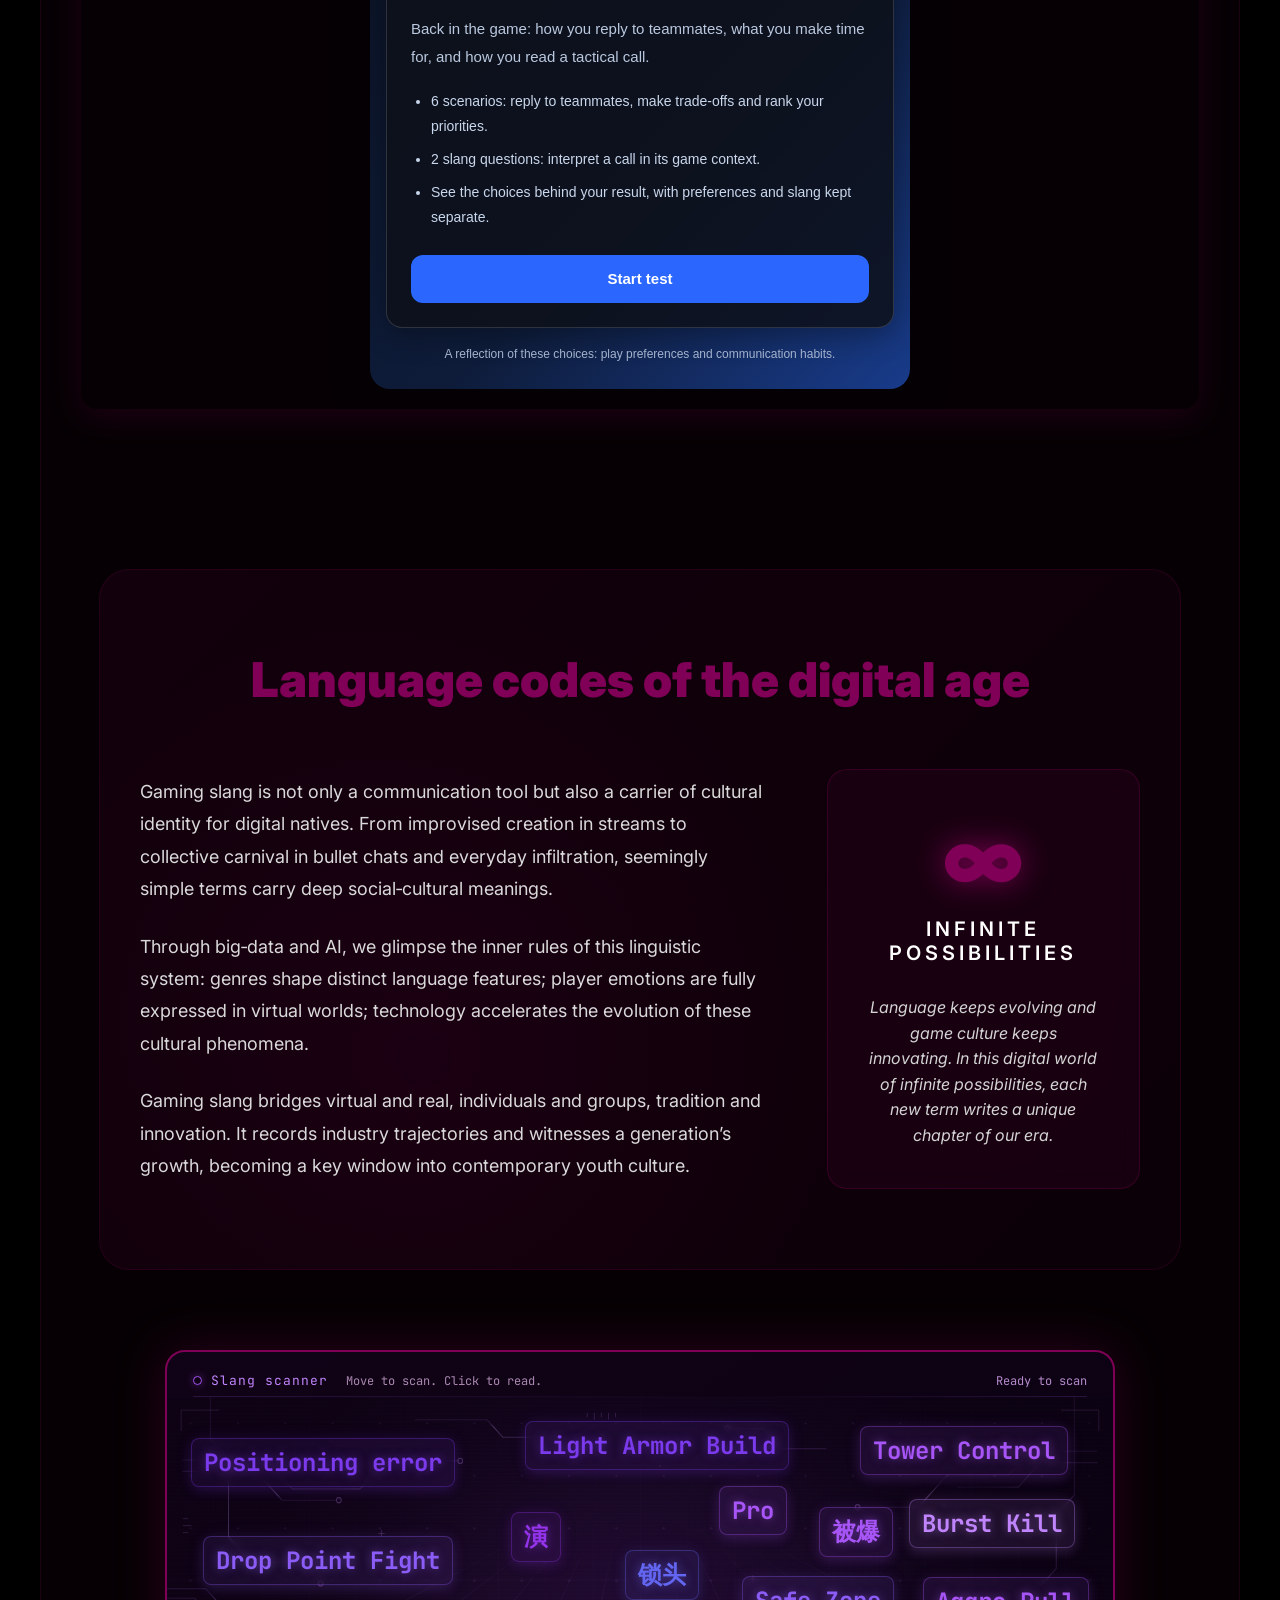
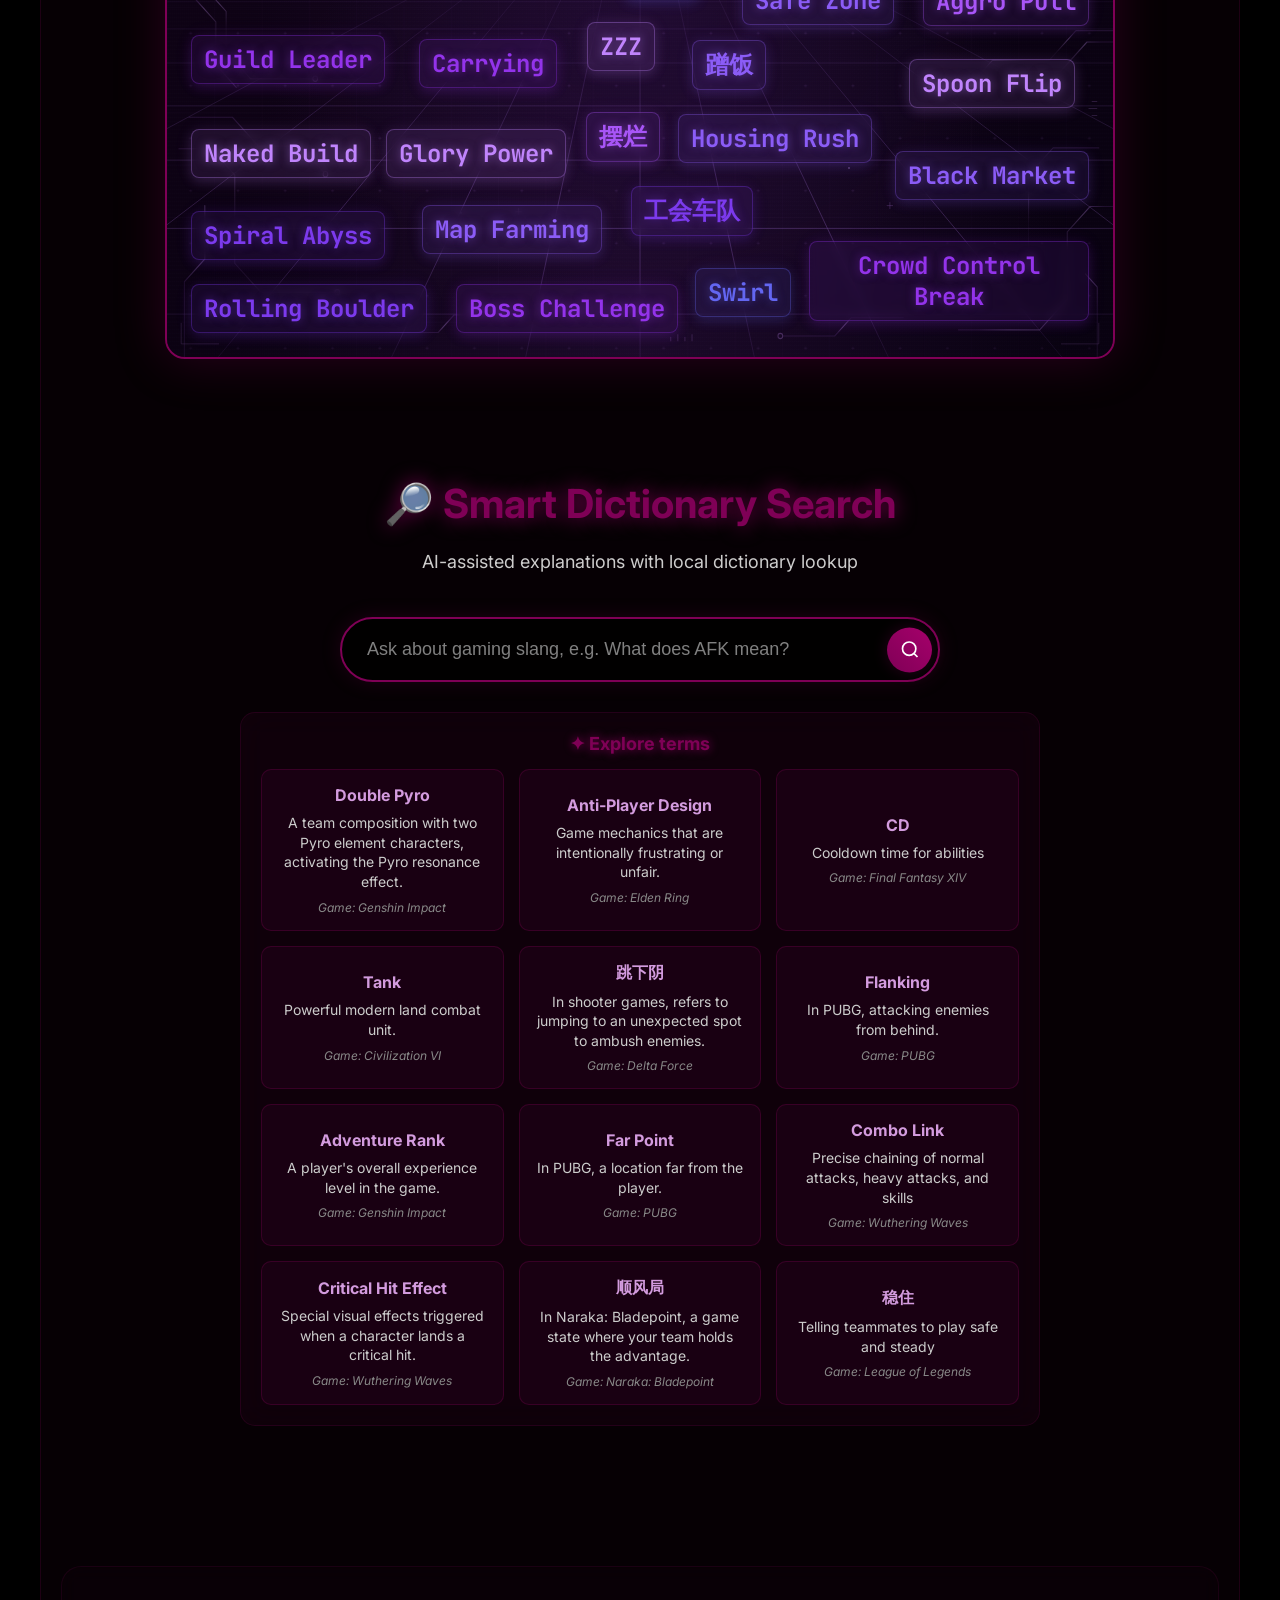
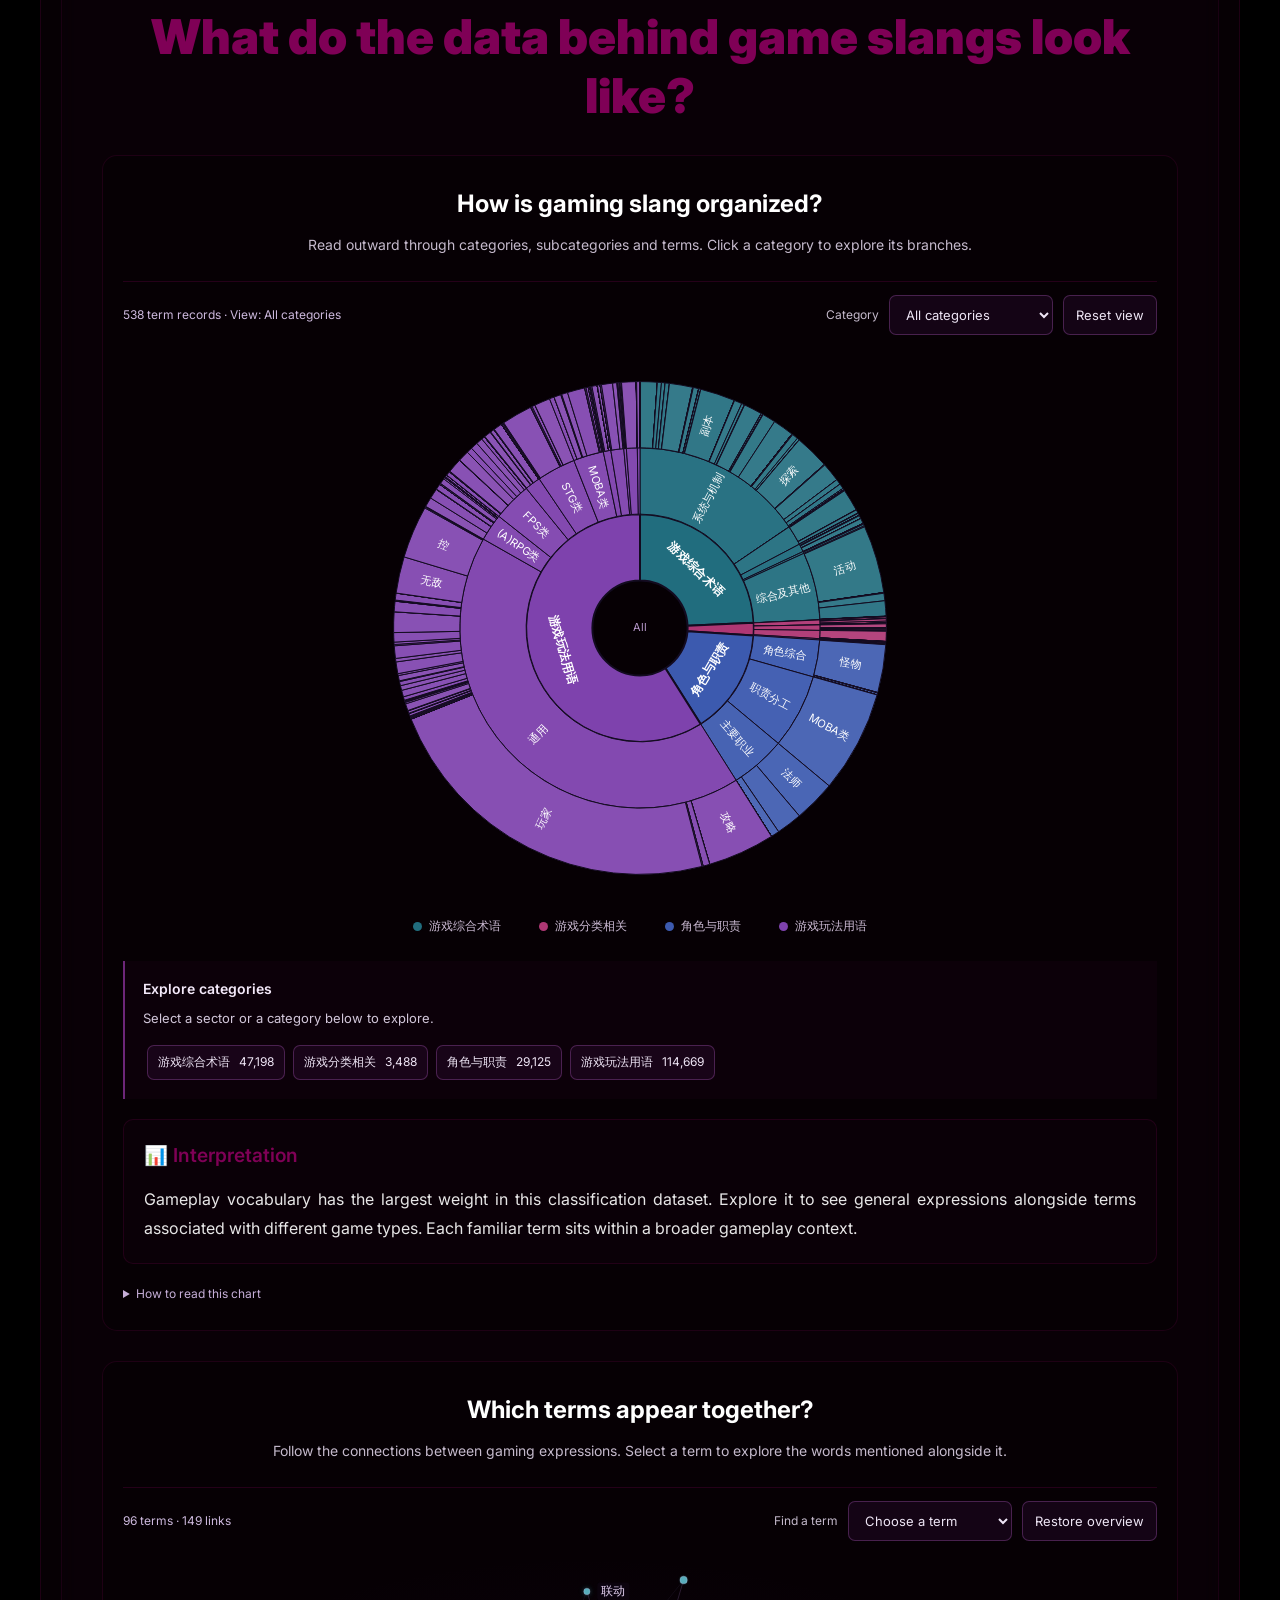
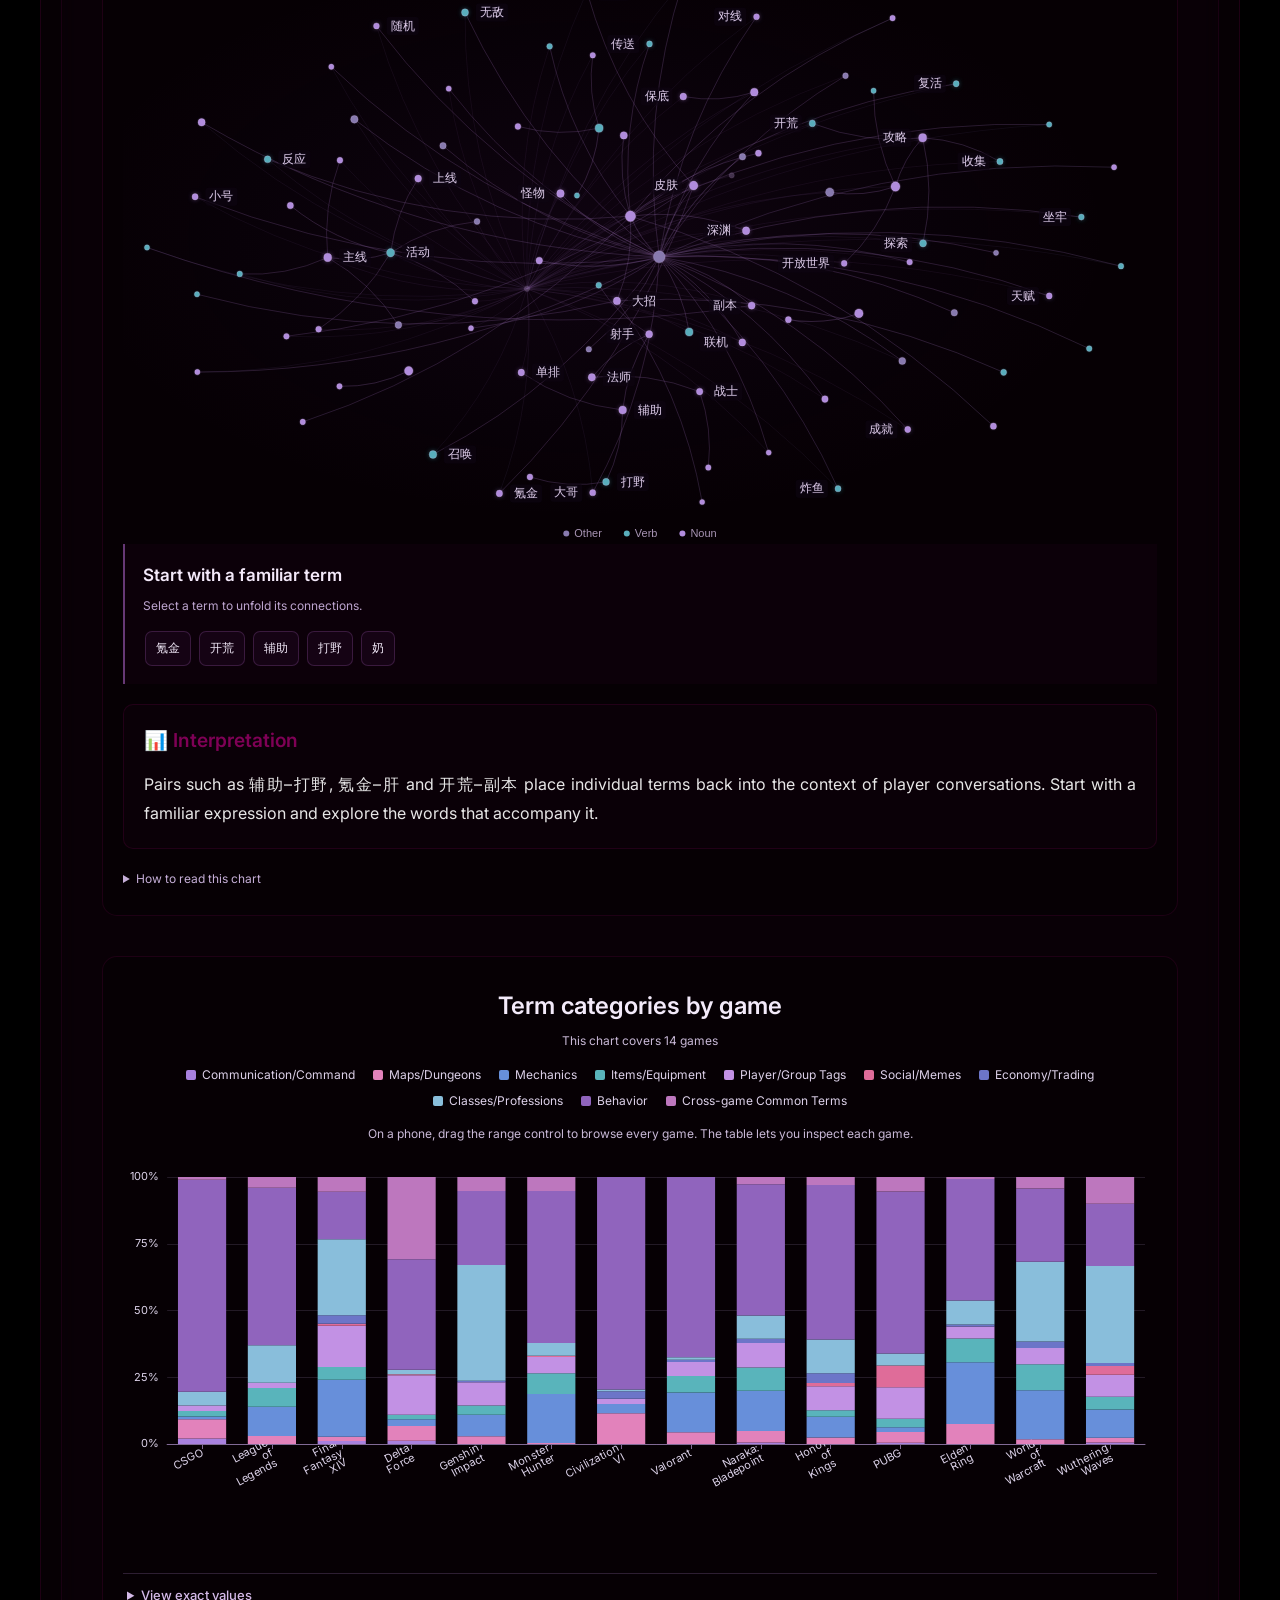
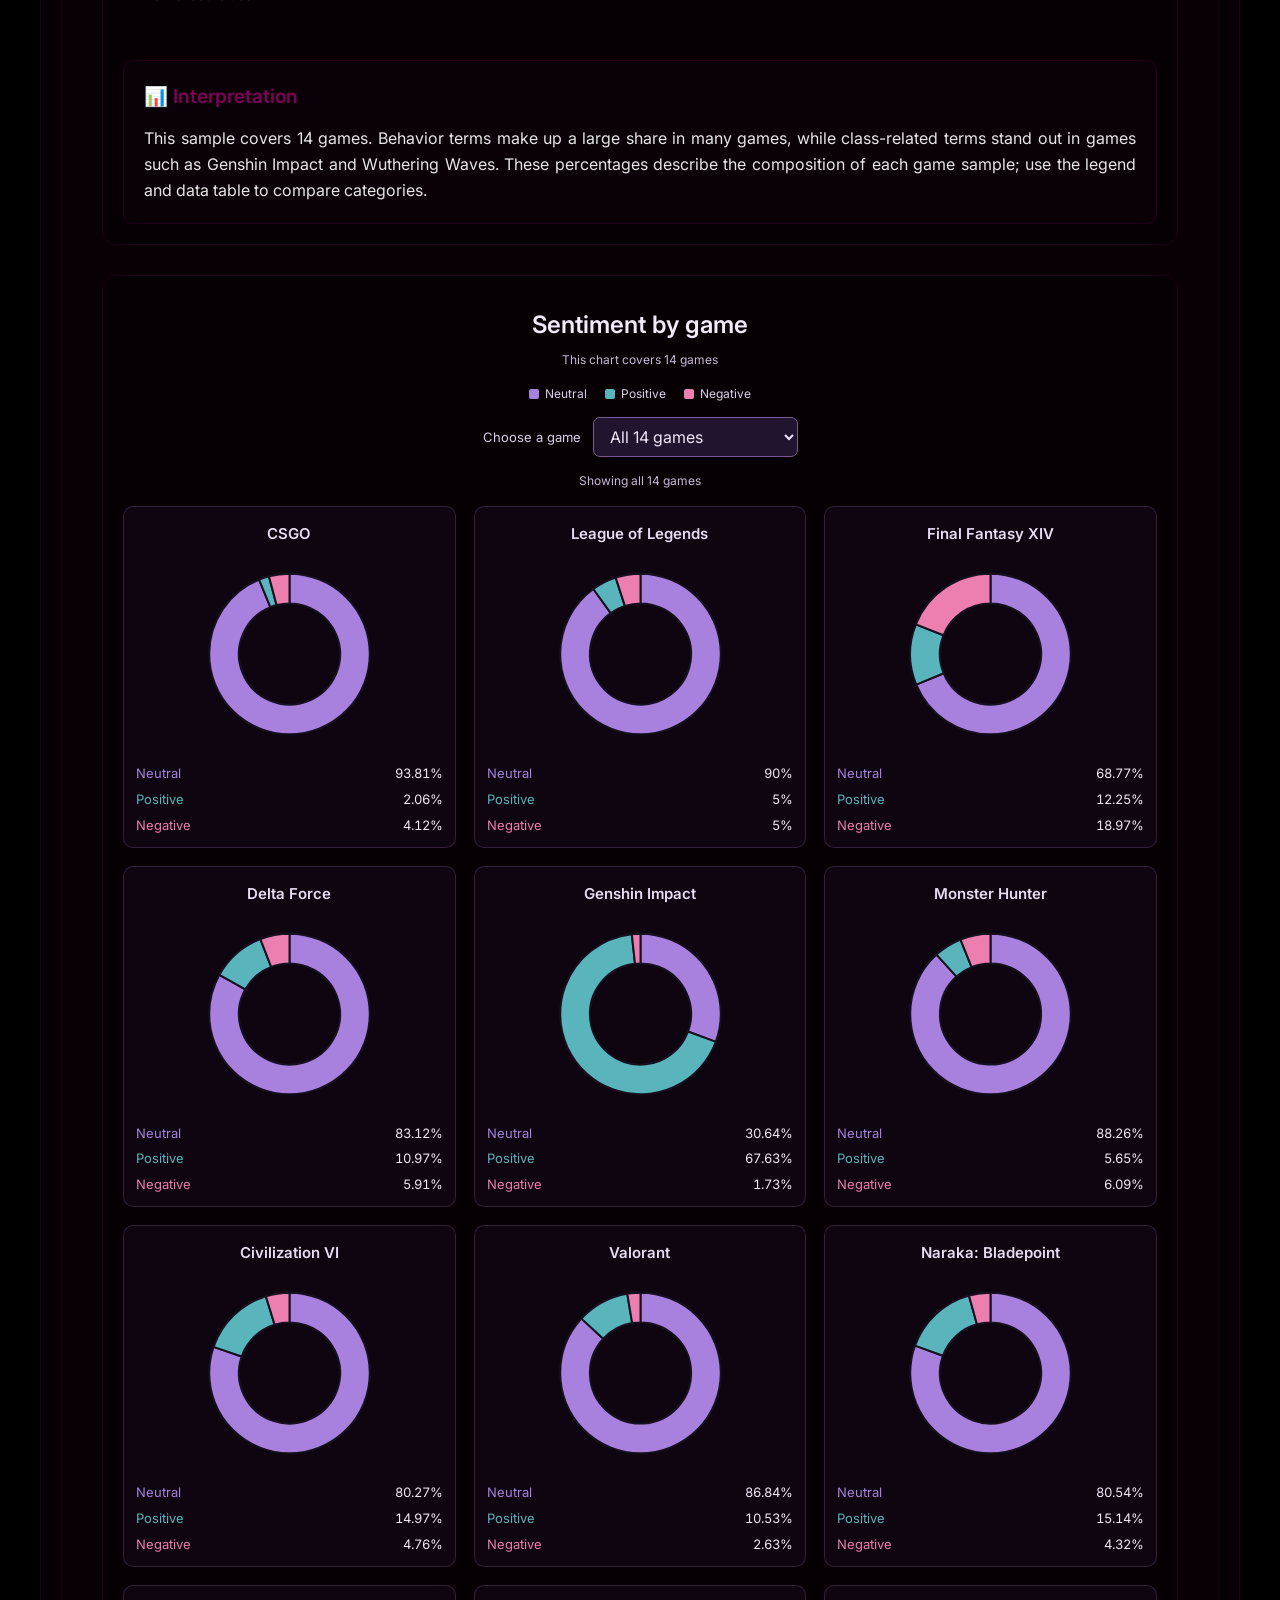
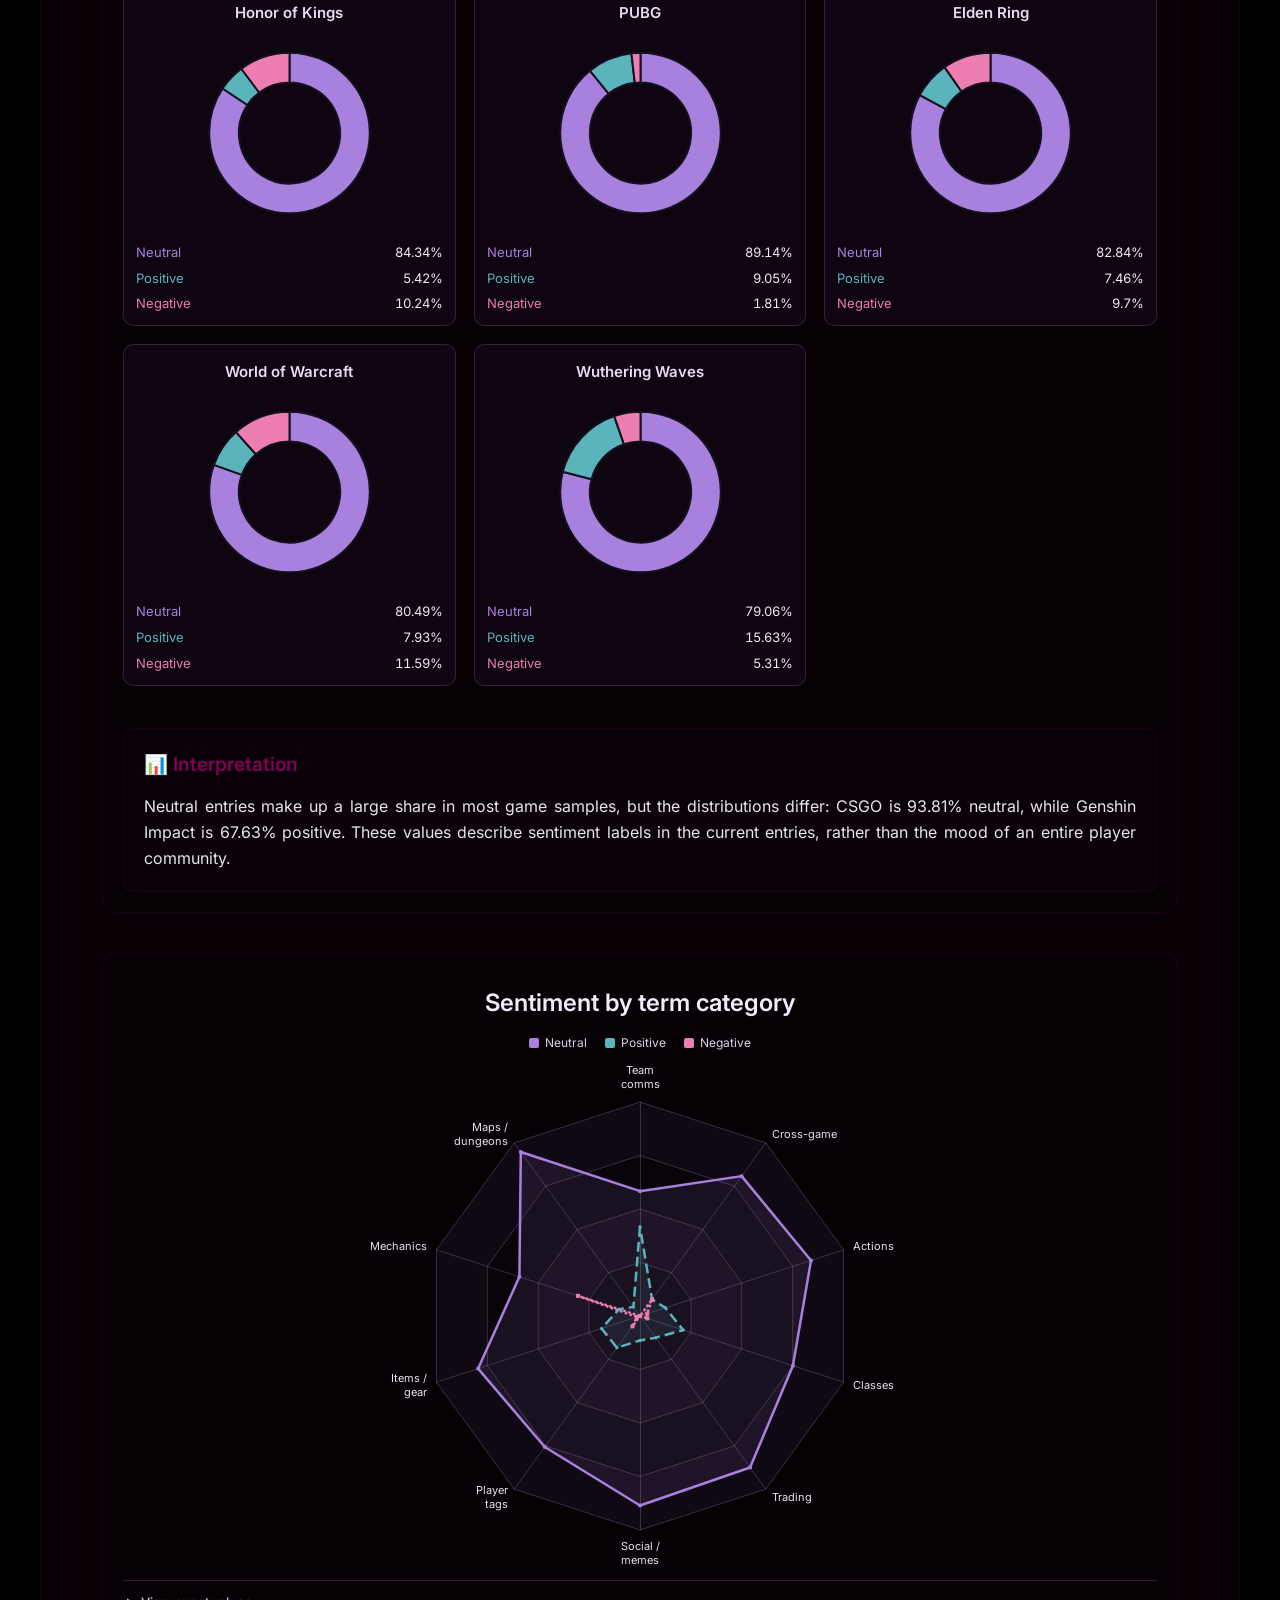
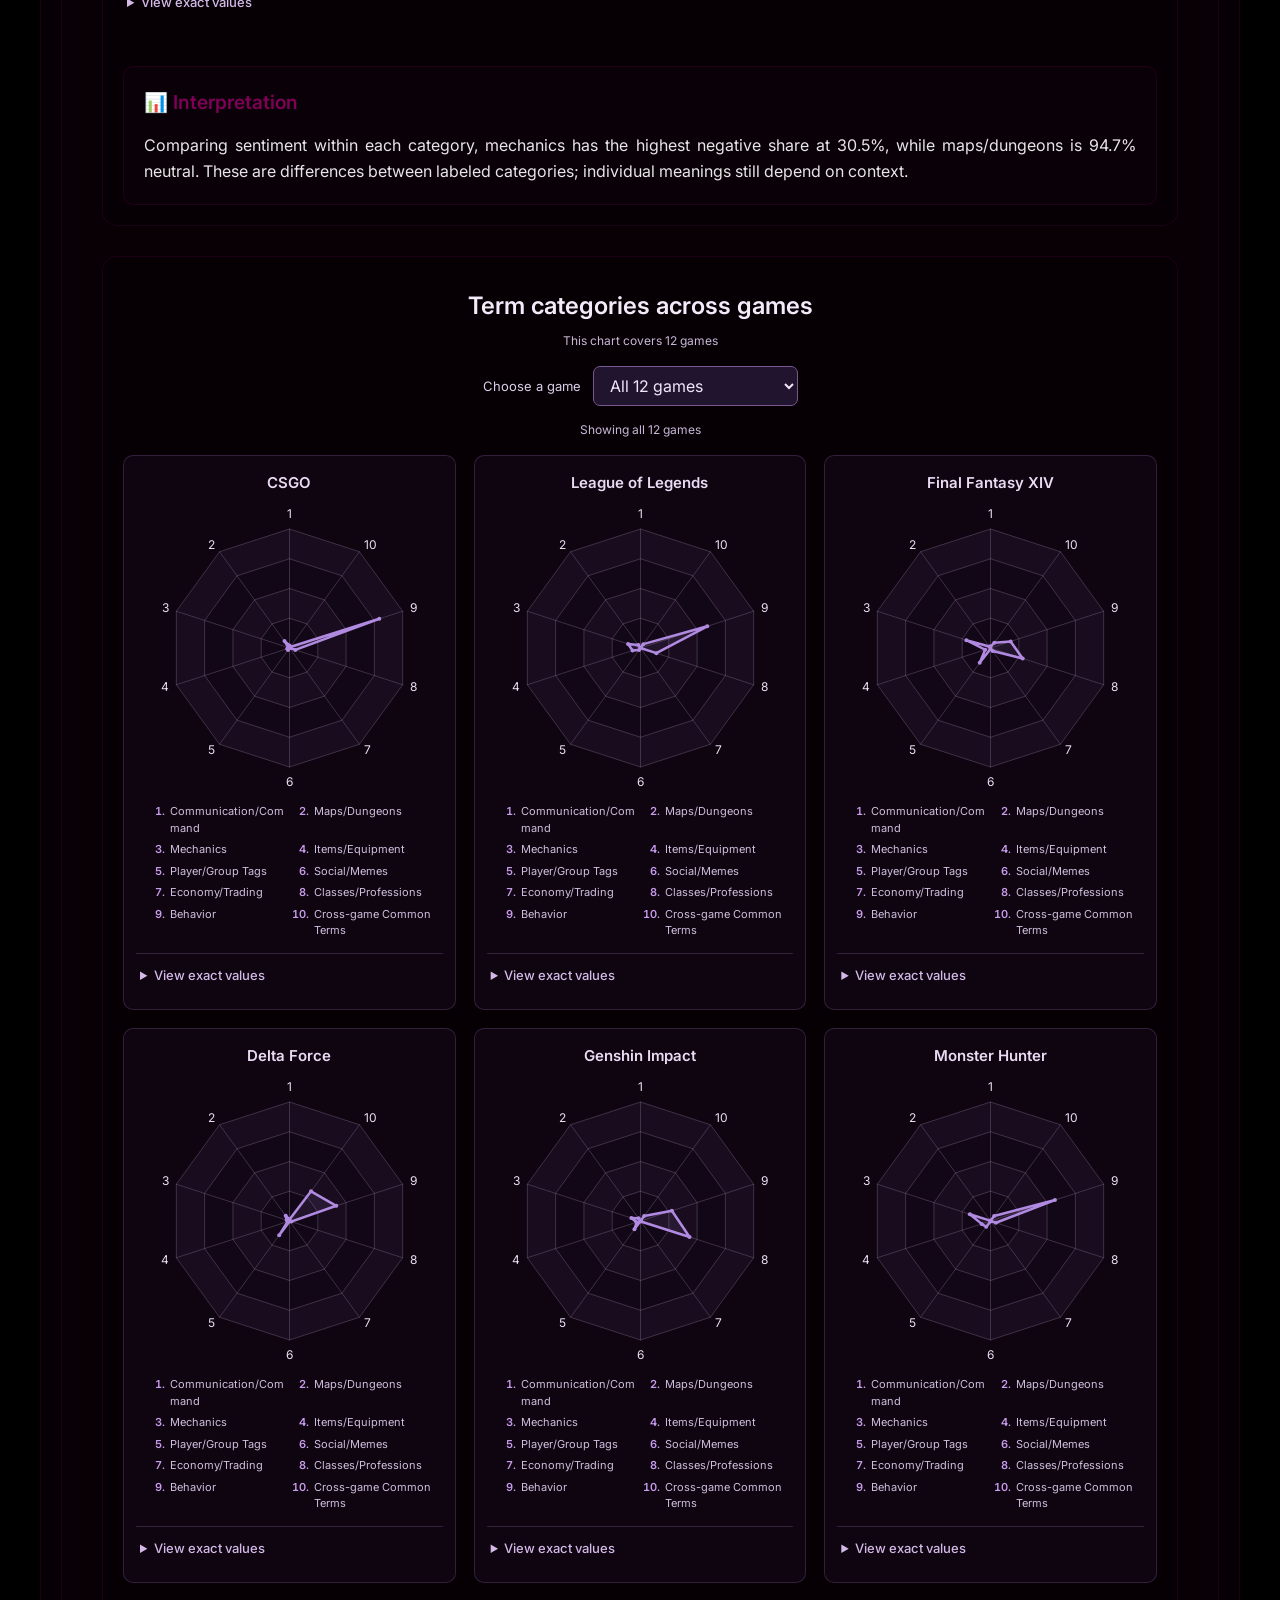
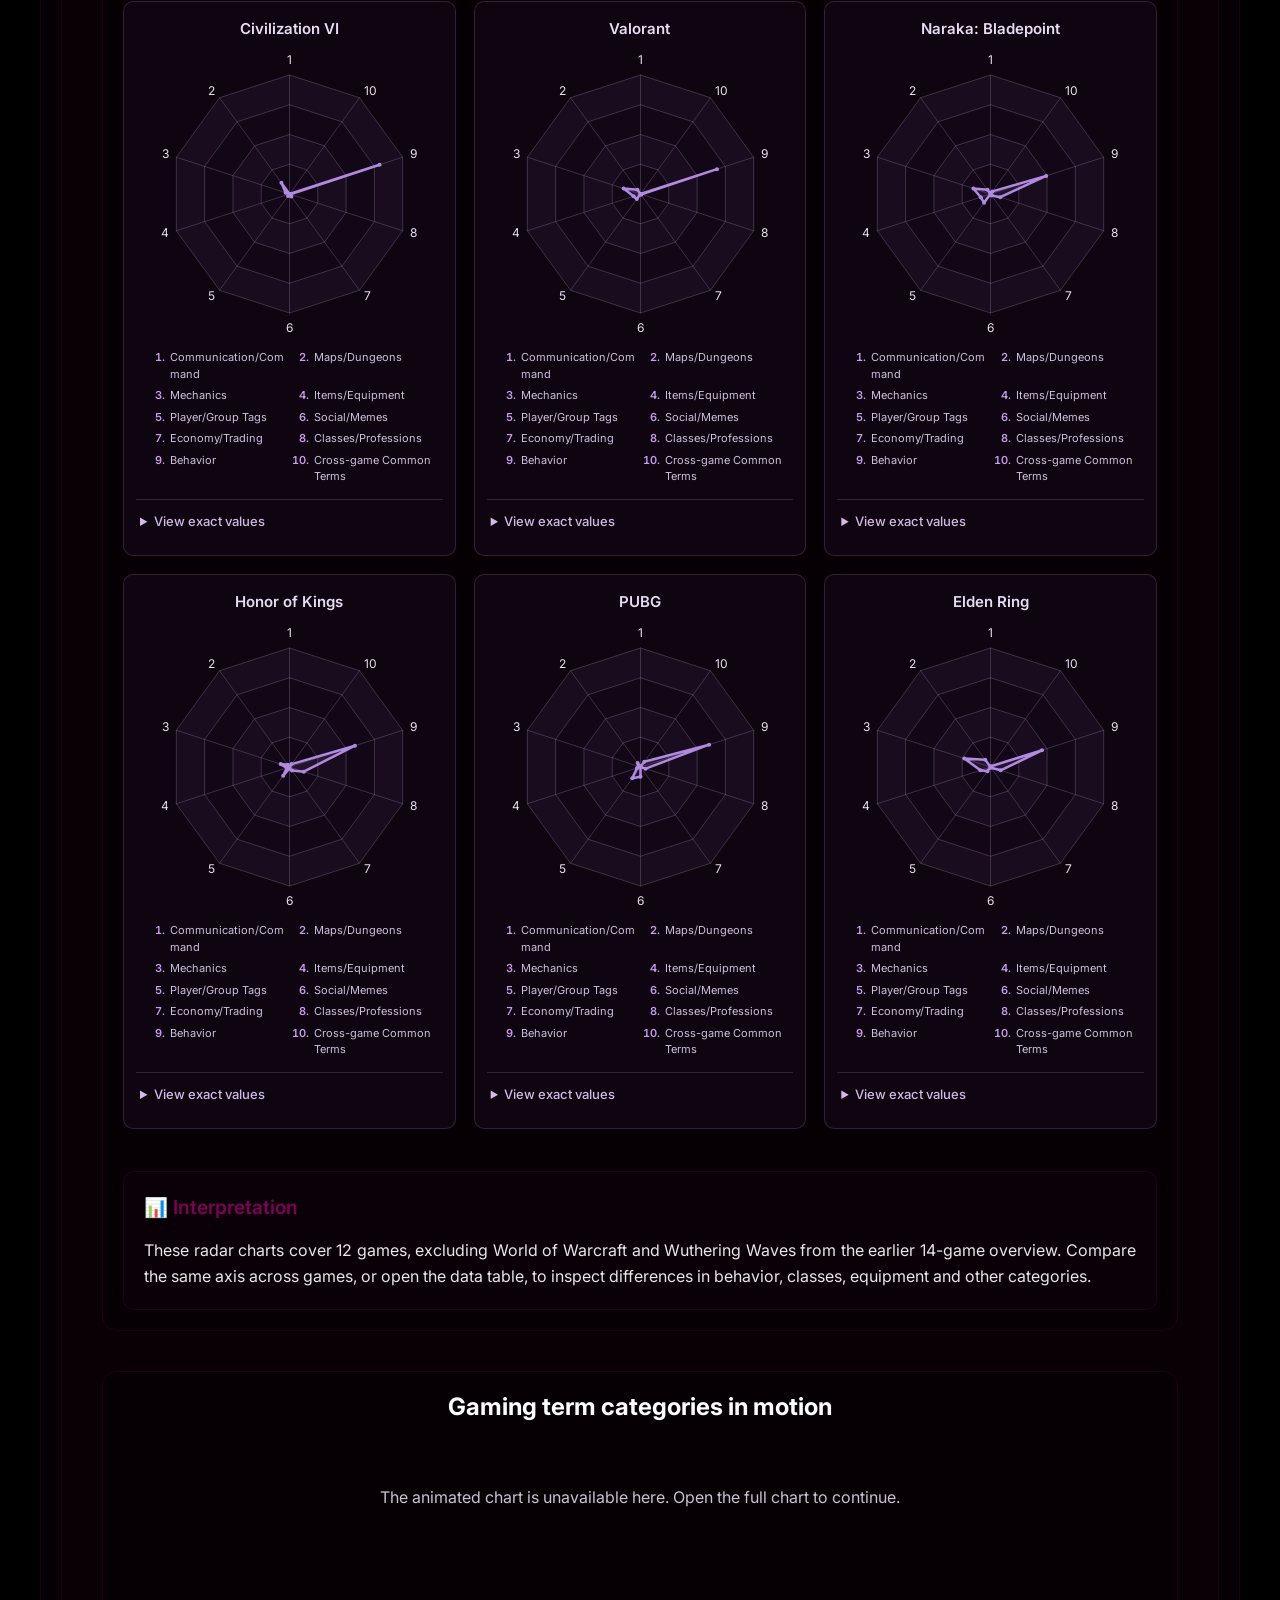
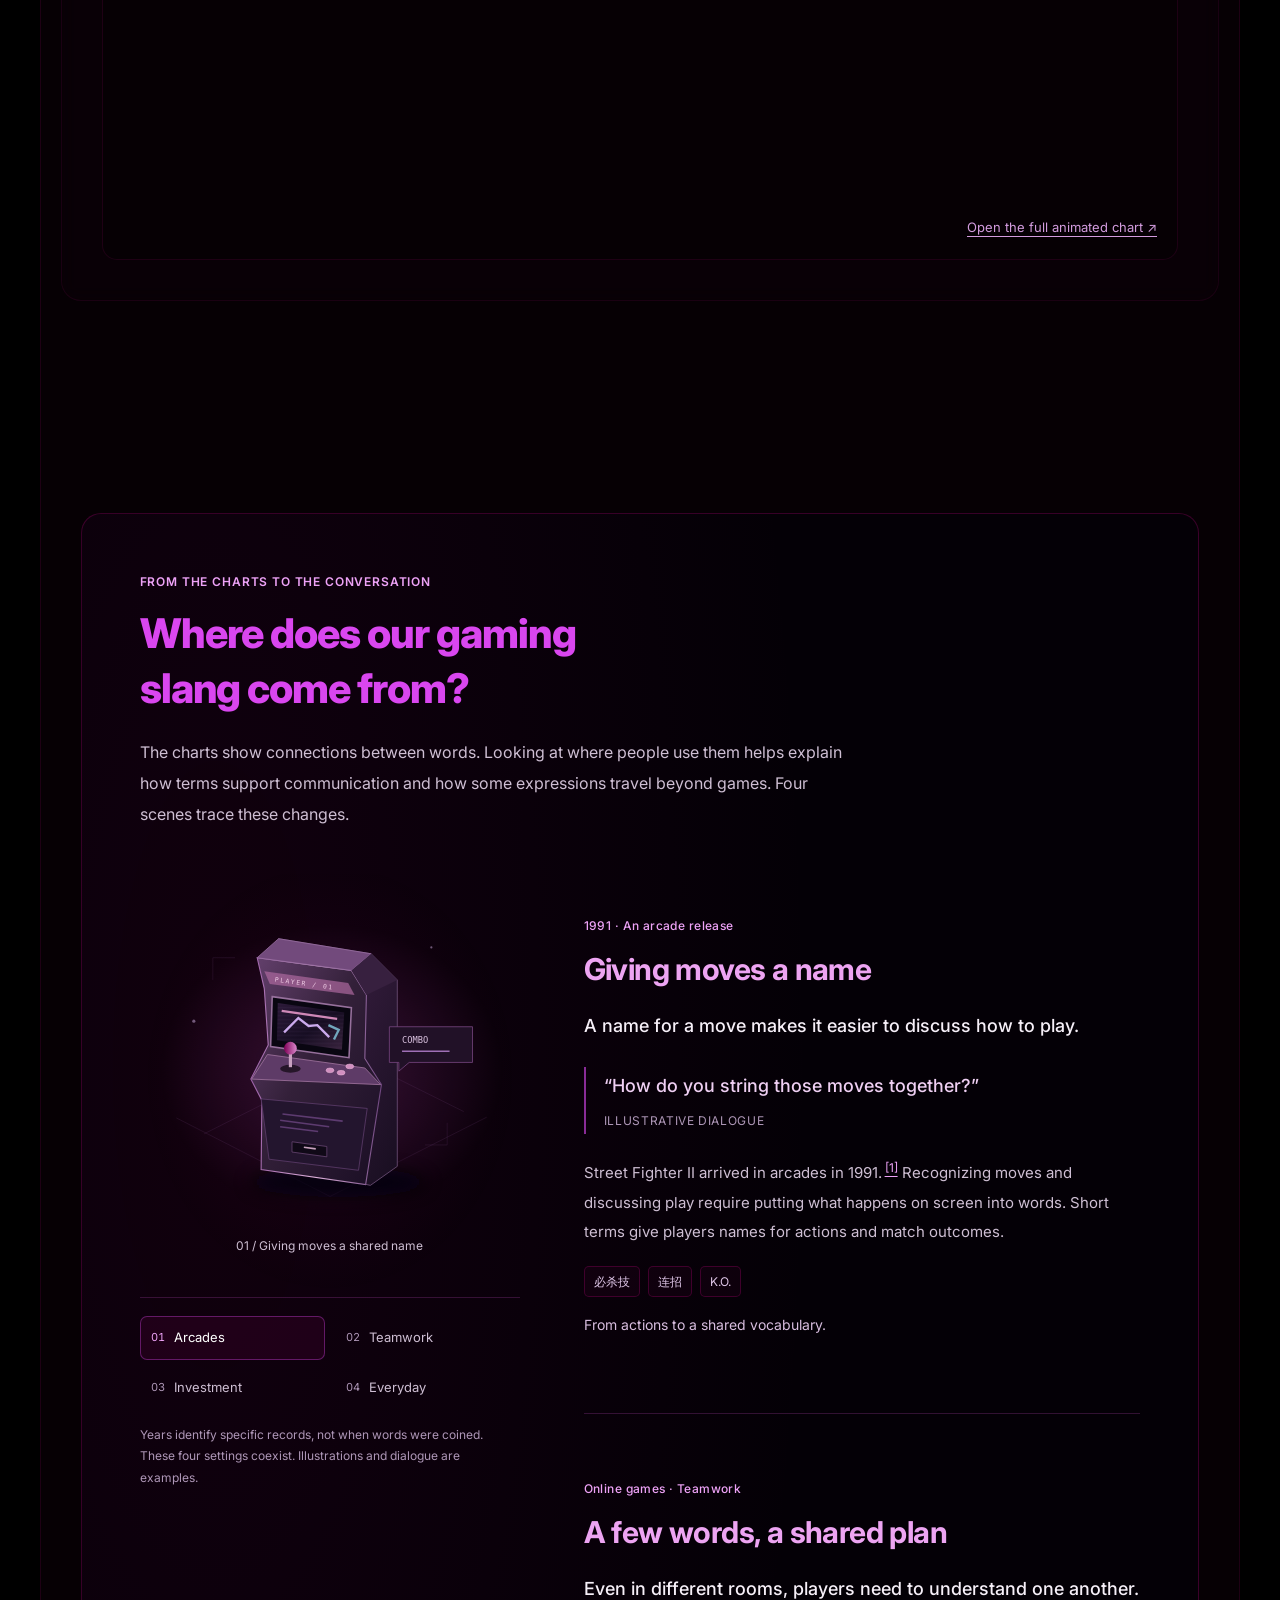
==== commit 20136653: "Polish history-to-culture bridge with floating term motifs" ====
--- a/index.html
+++ b/index.html
@@ -2768,6 +2768,7 @@
     <link rel="stylesheet" href="assets/legacy-charts.css">
     <link rel="stylesheet" href="assets/history-chapter.css">
     <script defer src="assets/history-chapter.js"></script>
+    <script defer src="assets/bridge-atmosphere.js"></script>
     <script defer src="assets/word-scanner-core.js"></script>
     <script defer src="assets/word-scanner.js"></script>
     <script defer src="assets/dictionary-api.js"></script>
@@ -3151,6 +3152,69 @@
         </section>
 
         <section class="hx-chapter-bridge" id="history-culture-bridge" aria-labelledby="history-culture-question">
+          <div class="hx-bridge-atmosphere" aria-hidden="true">
+            <div class="hx-bridge-halo"></div>
+            <svg class="hx-bridge-flow" viewBox="0 0 1200 640" preserveAspectRatio="none" focusable="false">
+              <defs>
+                <linearGradient id="hx-flow-ink" x1="0" y1="1" x2="1" y2="0">
+                  <stop offset="0" stop-color="#7f0056" stop-opacity="0"/>
+                  <stop offset=".2" stop-color="#a53ea7" stop-opacity=".55"/>
+                  <stop offset=".46" stop-color="#aa75d4" stop-opacity=".55"/>
+                  <stop offset=".7" stop-color="#ba71d0" stop-opacity=".7"/>
+                  <stop offset="1" stop-color="#7f0056" stop-opacity="0"/>
+                </linearGradient>
+                <radialGradient id="hx-flow-clear" cx="50%" cy="50%" r="50%">
+                  <stop offset="0" stop-color="#000"/>
+                  <stop offset=".4" stop-color="#000" stop-opacity=".92"/>
+                  <stop offset="1" stop-color="#000" stop-opacity="0"/>
+                </radialGradient>
+                <mask id="hx-flow-mask">
+                  <rect width="1200" height="640" fill="#fff"/>
+                  <ellipse cx="600" cy="329" rx="470" ry="125" fill="url(#hx-flow-clear)"/>
+                </mask>
+                <path id="hx-flow-path" d="M-70 500 C170 505 260 425 475 361 S790 158 1270 154"/>
+              </defs>
+              <g mask="url(#hx-flow-mask)" fill="none" stroke="url(#hx-flow-ink)">
+                <use href="#hx-flow-path" class="hx-flow-haze"/>
+                <use href="#hx-flow-path" class="hx-flow-thread"/>
+                <path class="hx-flow-echo" d="M-70 519 C165 518 284 441 477 365 S806 181 1270 180"/>
+                <path class="hx-flow-echo hx-flow-echo-far" d="M-70 486 C192 486 262 407 473 357 S787 132 1270 127"/>
+                <use href="#hx-flow-path" class="hx-flow-trace"/>
+              </g>
+            </svg>
+            <div class="hx-bridge-terms">
+              <div class="hx-bridge-term" style="--x:25%;--y:25%;--mx:25%;--my:25%;--size:34px;--duration:19s;--delay:-2s;--turn:-4deg">
+                <svg class="hx-term-motif" viewBox="0 0 200 160" focusable="false"><use href="assets/bridge-motifs.svg#shield"/></svg>
+                <span class="hx-term-word">破防</span>
+                <span class="hx-term-reading" data-hx-zh="防御 → 情绪" data-hx-en="defense → emotion">防御 → 情绪</span>
+              </div>
+              <div class="hx-bridge-term" style="--x:72%;--y:23%;--mx:74%;--my:23%;--size:36px;--duration:22s;--delay:-5s;--turn:3deg">
+                <svg class="hx-term-motif" viewBox="0 0 200 160" focusable="false"><use href="assets/bridge-motifs.svg#wukong"/></svg>
+                <span class="hx-term-word">悟空</span><span class="hx-term-reading">Wukong</span>
+              </div>
+              <div class="hx-bridge-term hx-term-secondary" style="--x:11%;--y:48%;--size:25px;--duration:24s;--delay:-8s;--turn:-3deg">
+                <svg class="hx-term-motif" viewBox="0 0 200 160" focusable="false"><use href="assets/bridge-motifs.svg#squad"/></svg>
+                <span class="hx-term-word">开黑</span><span class="hx-term-reading">Squad up</span>
+              </div>
+              <div class="hx-bridge-term hx-term-secondary" style="--x:90%;--y:46%;--size:28px;--duration:20s;--delay:-11s;--turn:4deg">
+                <svg class="hx-term-motif" viewBox="0 0 200 160" focusable="false"><use href="assets/bridge-motifs.svg#yaoguai"/></svg>
+                <span class="hx-term-word">妖怪</span><span class="hx-term-reading">yaoguai</span>
+              </div>
+              <div class="hx-bridge-term hx-term-lower" style="--x:22%;--y:75%;--mx:28%;--my:79%;--size:32px;--duration:23s;--delay:-14s;--turn:3deg">
+                <svg class="hx-term-motif" viewBox="0 0 200 160" focusable="false"><use href="assets/bridge-motifs.svg#flash"/></svg>
+                <span class="hx-term-word">秒杀</span>
+                <span class="hx-term-reading" data-hx-zh="战斗 → 购物" data-hx-en="combat → shopping">战斗 → 购物</span>
+              </div>
+              <div class="hx-bridge-term hx-term-secondary" style="--x:49%;--y:84%;--size:23px;--duration:26s;--delay:-17s;--turn:-2deg">
+                <svg class="hx-term-motif" viewBox="0 0 200 160" focusable="false"><use href="assets/bridge-motifs.svg#destiny"/></svg>
+                <span class="hx-term-word">天命人</span><span class="hx-term-reading">the Destined One</span>
+              </div>
+              <div class="hx-bridge-term hx-term-lower" style="--x:78%;--y:73%;--mx:76%;--my:79%;--size:30px;--duration:21s;--delay:-20s;--turn:-3deg">
+                <svg class="hx-term-motif" viewBox="0 0 200 160" focusable="false"><use href="assets/bridge-motifs.svg#staff"/></svg>
+                <span class="hx-term-word">金箍棒</span><span class="hx-term-reading">Jingubang</span>
+              </div>
+            </div>
+          </div>
           <p data-hx-zh="当一个词离开熟悉的游戏，它的意思会随语境改变。" data-hx-en="A word’s meaning can shift when it leaves a familiar game." class="hx-bridge-context">当一个词离开熟悉的游戏，它的意思会随语境改变。</p>
           <h2 data-hx-zh="跨越语言时，这种变化又会怎样发生？" data-hx-en="What happens when it crosses into another language?" class="hx-bridge-question" id="history-culture-question">跨越语言时，这种变化又会怎样发生？</h2>
         </section>
--- a/assets/history-chapter.css
+++ b/assets/history-chapter.css
@@ -266,6 +266,7 @@
 /* A full-screen reading pause, in the earlier understated bridge style. */
 #history-culture-bridge {
   position: relative;
+  isolation: isolate;
   z-index: 1;
   box-sizing: border-box;
   width: 100%;
@@ -296,8 +297,12 @@
   height: 1px;
   margin: 0 auto 28px;
   background: linear-gradient(90deg, transparent, #a53ea7, transparent);
+  position: relative;
+  z-index: 1;
 }
 #history-culture-bridge .hx-bridge-context {
+  position: relative;
+  z-index: 1;
   max-width: 800px;
   margin: 0 auto;
   color: var(--white);
@@ -306,6 +311,8 @@
   line-height: 1.9;
 }
 #history-culture-bridge .hx-bridge-question {
+  position: relative;
+  z-index: 1;
   max-width: 900px;
   margin: 12px 0 0;
   color: var(--white);
@@ -313,6 +320,144 @@
   font-weight: 600;
   line-height: 1.65;
 }
+
+/* Decorative language current. The original reading layout stays in normal flow. */
+#history-culture-bridge .hx-bridge-atmosphere {
+  position: absolute;
+  inset: 0;
+  z-index: 0;
+  overflow: hidden;
+  pointer-events: none;
+  user-select: none;
+}
+#history-culture-bridge .hx-bridge-halo {
+  position: absolute;
+  inset: 12% 0;
+  background:
+    radial-gradient(ellipse at 43% 55%, rgba(127, 0, 86, .16), transparent 54%),
+    radial-gradient(ellipse at 68% 34%, rgba(115, 61, 167, .12), transparent 46%);
+  animation: hx-halo-breathe 14s ease-in-out infinite alternate;
+}
+#history-culture-bridge .hx-bridge-flow {
+  position: absolute;
+  inset: 0;
+  width: 100%;
+  height: 100%;
+  overflow: visible;
+}
+#history-culture-bridge .hx-flow-thread { stroke-width: .85; }
+#history-culture-bridge .hx-flow-haze { stroke-width: 12; opacity: .3; filter: blur(8px); }
+#history-culture-bridge .hx-flow-echo { stroke-width: .65; opacity: .45; }
+#history-culture-bridge .hx-flow-echo-far { opacity: .24; }
+#history-culture-bridge .hx-flow-trace {
+  stroke: #d3a0e8;
+  stroke-width: 1.35;
+  stroke-linecap: round;
+  stroke-dasharray: 3 28 1 84 18 1400;
+  opacity: .52;
+  animation: hx-flow-travel 24s linear infinite;
+}
+#history-culture-bridge .hx-bridge-terms { position: absolute; inset: 0; }
+#history-culture-bridge .hx-bridge-term {
+  position: absolute;
+  isolation: isolate;
+  left: var(--x);
+  top: var(--y);
+  display: flex;
+  flex-direction: column;
+  align-items: flex-start;
+  gap: 8px;
+  max-width: 180px;
+  color: #c48bda;
+  text-align: left;
+  text-wrap: nowrap;
+  opacity: .76;
+  transform: translate(-50%, -50%) rotate(var(--turn));
+  animation: hx-term-drift var(--duration) ease-in-out var(--delay) infinite;
+}
+#history-culture-bridge .hx-term-motif {
+  position: absolute;
+  z-index: -1;
+  left: 50%;
+  top: 34%;
+  width: 200px;
+  height: 160px;
+  max-width: none;
+  overflow: visible;
+  pointer-events: none;
+  color: #b678cf;
+  opacity: .45;
+  transform: translate(-50%, -50%);
+  filter: drop-shadow(0 0 5px rgba(165, 62, 167, .3));
+  animation: hx-motif-signal 21s ease-in-out var(--delay) infinite;
+}
+#history-culture-bridge .hx-term-word {
+  display: block;
+  font-size: var(--size);
+  font-weight: 500;
+  line-height: 1.2;
+  letter-spacing: .08em;
+  text-shadow: 0 0 18px rgba(165, 62, 167, .24);
+  animation: hx-term-signal 21s ease-in-out var(--delay) infinite;
+}
+#history-culture-bridge .hx-term-reading {
+  display: block;
+  color: #b99ac9;
+  font-size: 11px;
+  font-weight: 400;
+  line-height: 1.6;
+  letter-spacing: .07em;
+}
+#history-culture-bridge .hx-bridge-term::after {
+  content: '';
+  position: absolute;
+  left: 0;
+  bottom: -10px;
+  width: 105%;
+  height: 1px;
+  background: linear-gradient(90deg, rgba(198, 132, 222, .6), rgba(165, 62, 167, .1), transparent);
+  transform-origin: left;
+  animation: hx-term-underline 21s ease-in-out var(--delay) infinite;
+}
+#history-culture-bridge .hx-bridge-term::before {
+  content: '';
+  position: absolute;
+  left: -12px;
+  top: 12px;
+  width: 3px;
+  height: 3px;
+  border-radius: 50%;
+  background: #c78cdb;
+  box-shadow: 0 0 9px rgba(199, 140, 219, .6);
+}
+#history-culture-bridge .hx-term-secondary { opacity: .52; }
+#history-culture-bridge :is(.hx-bridge-halo, .hx-flow-trace, .hx-bridge-term, .hx-term-word, .hx-term-motif),
+#history-culture-bridge .hx-bridge-term::after { animation-play-state: paused; }
+#history-culture-bridge.hx-bridge-running :is(.hx-bridge-halo, .hx-flow-trace, .hx-bridge-term, .hx-term-word, .hx-term-motif),
+#history-culture-bridge.hx-bridge-running .hx-bridge-term::after { animation-play-state: running; }
+#history-culture-bridge.hx-bridge-entered .hx-bridge-context { animation: hx-bridge-arrive 1s ease-out both; }
+#history-culture-bridge.hx-bridge-entered .hx-bridge-question { animation: hx-bridge-arrive 1.15s .16s ease-out both; }
+#history-culture-bridge.hx-bridge-entered .hx-bridge-atmosphere { animation: hx-bridge-light 1.8s ease-out both; }
+@keyframes hx-term-drift {
+  0%, 100% { transform: translate(calc(-50% - 4px), calc(-50% + 5px)) rotate(var(--turn)); }
+  50% { transform: translate(calc(-50% + 4px), calc(-50% - 6px)) rotate(calc(var(--turn) + 2deg)); }
+}
+@keyframes hx-term-signal {
+  0%, 32%, 100% { opacity: .72; text-shadow: 0 0 15px rgba(165, 62, 167, .18); }
+  16% { opacity: 1; text-shadow: 0 0 18px rgba(203, 127, 229, .6), 0 0 40px rgba(165, 62, 167, .24); }
+}
+@keyframes hx-term-underline {
+  0%, 32%, 100% { opacity: .35; transform: scaleX(.55); }
+  16% { opacity: .85; transform: scaleX(1); }
+}
+@keyframes hx-motif-signal {
+  0%, 32%, 100% { opacity: .36; transform: translate(-50%, -50%) scale(.97); }
+  16% { opacity: .66; transform: translate(-50%, -50%) scale(1.02); }
+}
+@keyframes hx-flow-travel { to { stroke-dashoffset: -1534; } }
+@keyframes hx-halo-breathe { from { opacity: .65; transform: scale(.98); } to { opacity: 1; transform: scale(1.04); } }
+@keyframes hx-bridge-arrive { from { opacity: .15; transform: translateY(9px); } to { opacity: 1; transform: none; } }
+@keyframes hx-bridge-light { from { opacity: .1; } to { opacity: 1; } }
 
 @keyframes hx-scene-appear {
   from { opacity: .35; transform: translateY(5px); }
@@ -380,6 +525,19 @@
   #slang-history .hx-sources { margin-top: 30px; }
   #history-culture-bridge { margin: 0 auto; padding: 120px 12px; }
   #history-culture-bridge .hx-bridge-context { font-size: 14px; }
+  #history-culture-bridge .hx-bridge-term { left: var(--mx); top: var(--my); gap: 5px; max-width: 130px; }
+  #history-culture-bridge .hx-term-word { font-size: calc(var(--size) * .72); }
+  #history-culture-bridge .hx-term-motif { width: 126px; height: 101px; }
+  #history-culture-bridge .hx-term-reading { font-size: 10px; letter-spacing: .025em; }
+  #history-culture-bridge .hx-term-secondary { display: none; }
+  #history-culture-bridge .hx-bridge-flow { opacity: .75; }
+}
+@media (max-width: 760px) and (max-height: 700px) {
+  #history-culture-bridge .hx-bridge-term { top: 21%; }
+  #history-culture-bridge .hx-term-lower { top: 80%; }
+  #history-culture-bridge .hx-term-word { font-size: 21px; }
+  #history-culture-bridge .hx-term-motif { width: 112px; height: 90px; }
+  #history-culture-bridge .hx-term-lower .hx-term-motif { top: 66%; width: 86px; height: 69px; }
 }
 @media (max-width: 460px) {
   #slang-history.hx-history { padding: 26px 17px; }
@@ -390,6 +548,8 @@
   #slang-history .hx-mobile-scene .hx-illustration { max-height: 235px; }
 }
 @media (prefers-reduced-motion: reduce) {
+  #history-culture-bridge.hx-chapter-bridge :is(.hx-bridge-context, .hx-bridge-question, .hx-bridge-atmosphere, .hx-bridge-halo, .hx-flow-trace, .hx-bridge-term, .hx-term-word, .hx-term-motif),
+  #history-culture-bridge.hx-chapter-bridge .hx-bridge-term::after { animation: none; }
   #slang-history .hx-scene:not([hidden]) { animation: none; }
   #slang-history .hx-era-nav a, #slang-history .hx-word-tabs button { transition: none; }
   #slang-history .hx-story, #slang-history .hx-source-list > li { scroll-behavior: auto; }
